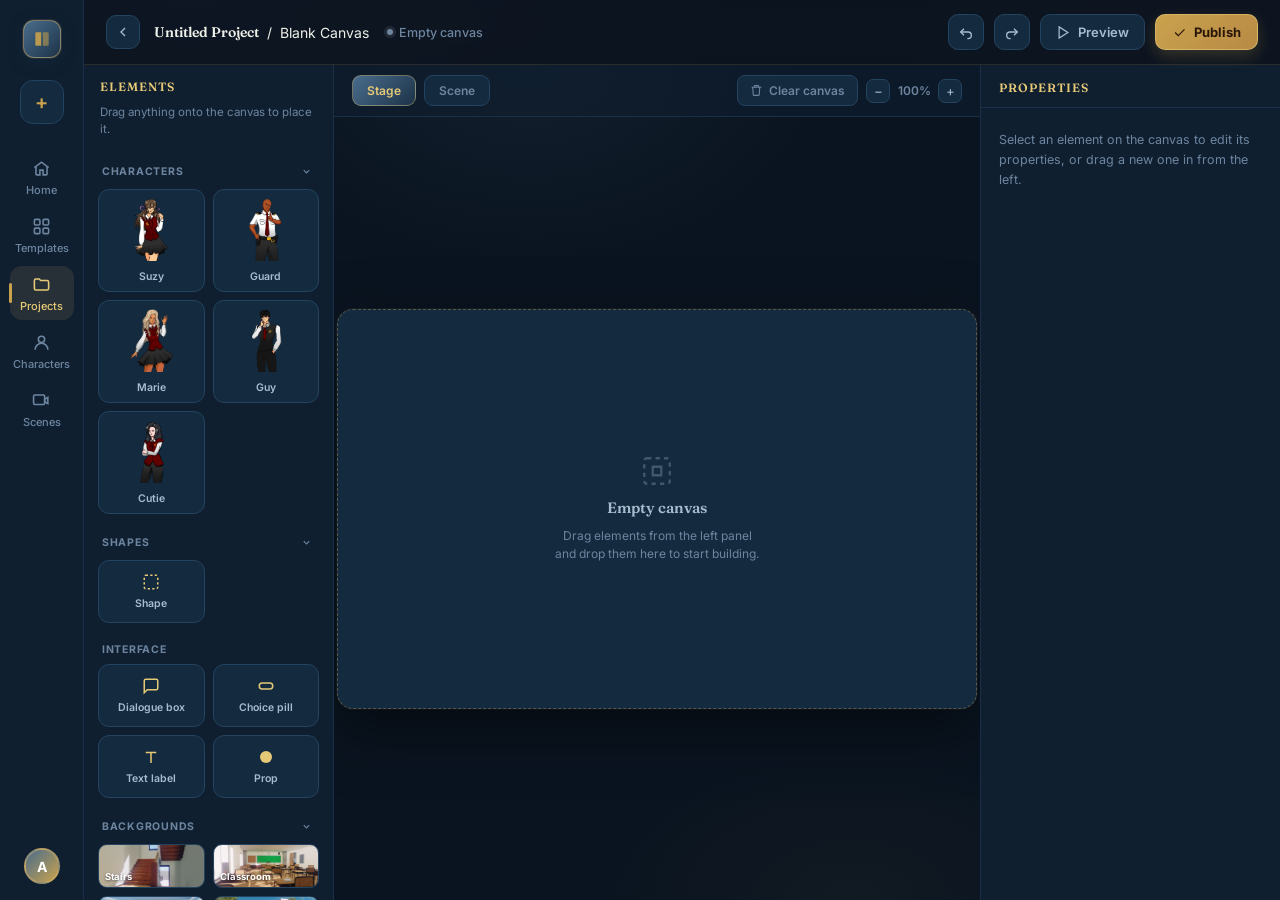
==== blank_workspace.html @ 52f0ecfe "blank_" ====
<!DOCTYPE html>
<html lang="en">
<head>
<meta charset="UTF-8">
<meta name="viewport" content="width=device-width, initial-scale=1.0">
<title>Plotter — Blank Workspace</title>
<link rel="preconnect" href="https://fonts.googleapis.com">
<link href="https://fonts.googleapis.com/css2?family=Inter:wght@400;500;600;700;800&family=Fraunces:opsz,wght@9..144,500;9..144,600&display=swap" rel="stylesheet">
<style>
  :root{
    --bg: #0a1420;
    --panel: #0f1f30;
    --panel-2: #142a3e;
    --panel-3: #1a3348;
    --border: #24435f;
    --border-soft: #1a3049;
    --text: #eef1e9;
    --text-dim: #a8bccf;
    --text-faint: #6d859f;
    --accent: #c9a24d;
    --accent-2: #e6c977;
    --gold: #c9a24d;
    --gold-bright: #e6c977;
    --maroon: #4a6d8c;
    --maroon-deep: #1c3348;
    --ok: #4ade9a;
    --danger: #d9584f;
    --radius-lg: 18px;
    --radius-md: 12px;
    --font-display: 'Fraunces', serif;
  }

  *{box-sizing:border-box; margin:0; padding:0;}
  html,body{height:100%;}
  body{
    background:
      radial-gradient(ellipse 900px 500px at 15% -5%, rgba(74,109,140,.18), transparent 60%),
      radial-gradient(ellipse 700px 500px at 100% 10%, rgba(201,162,77,.05), transparent 55%),
      radial-gradient(ellipse 1000px 600px at 50% 100%, rgba(20,50,80,.3), transparent 60%),
      var(--bg);
    color: var(--text);
    font-family: 'Inter', system-ui, sans-serif;
    -webkit-font-smoothing: antialiased;
    overflow:hidden;
  }
  ::selection{ background: rgba(201,162,77,.35); color:#fff; }
  ::-webkit-scrollbar{ width:9px; height:9px; }
  ::-webkit-scrollbar-track{ background: transparent; }
  ::-webkit-scrollbar-thumb{ background: #1e3c56; border-radius:8px; border:2px solid var(--bg); }
  ::-webkit-scrollbar-thumb:hover{ background: var(--maroon); }
  a{color:inherit; text-decoration:none;}
  button{font-family:inherit; cursor:pointer;}
  textarea, input, select{font-family:inherit;}

  /* ---------- Shell ---------- */
  .shell{ display:grid; grid-template-columns: 84px 1fr; height:100vh; }
  @media (max-width: 720px){ .shell{ grid-template-columns: 1fr; } .sidebar{ display:none; } }

  /* ---------- Left icon sidebar ---------- */
  .sidebar{
    background: var(--panel);
    border-right: 1px solid var(--border-soft);
    display:flex; flex-direction:column; align-items:center;
    padding: 20px 0 16px;
  }
  .logo{
    width:38px; height:38px; border-radius:11px;
    background: linear-gradient(135deg, var(--maroon), var(--maroon-deep));
    border: 1px solid rgba(212,175,106,.5);
    display:flex; align-items:center; justify-content:center;
    margin-bottom: 22px;
    box-shadow: 0 4px 14px rgba(20,40,58,.55), 0 0 0 1px rgba(212,175,106,.15);
  }
  .logo svg path{ fill: var(--gold) !important; }
  .logo svg{ width:20px; height:20px; }
  .create-btn{
    width:44px; height:44px; border-radius:13px;
    background: var(--panel-2); border:1px solid var(--border); color: var(--gold);
    display:flex; align-items:center; justify-content:center;
    font-size:20px; font-weight:600; margin-bottom: 26px;
    transition: transform .15s ease, background .15s ease, border-color .15s ease;
  }
  .create-btn:hover{ background:#1c3a52; border-color: var(--accent); transform: translateY(-1px); }
  .nav{ display:flex; flex-direction:column; gap:4px; width:100%; align-items:center; flex:1; }
  .nav-item{
    width:64px; display:flex; flex-direction:column; align-items:center; gap:5px;
    padding: 9px 0 7px; border-radius: 12px;
    color: var(--text-faint); font-size:11px; font-weight:500;
    transition: color .15s ease, background .15s ease; position:relative;
    background:none; border:none;
  }
  .nav-item svg{ width:19px; height:19px; }
  .nav-item:hover{ color: var(--text-dim); }
  .nav-item.active{ color: var(--gold-bright); background: rgba(212,175,106,.12); }
  .nav-item.active::before{
    content:""; position:absolute; left:-1px; top:50%; transform:translateY(-50%);
    width:3px; height:20px; border-radius:3px; background: var(--gold);
  }
  .side-avatar{
    width:36px; height:36px; border-radius:50%;
    background: linear-gradient(135deg, var(--maroon), var(--gold));
    display:flex; align-items:center; justify-content:center;
    font-weight:700; font-size:14px; margin-top: 10px;
    border: 2px solid rgba(212,175,106,.4); color:#fff;
  }

  /* ---------- Workspace column ---------- */
  .workspace{ display:flex; flex-direction:column; height:100vh; min-width:0; }
  .wtop{
    display:flex; align-items:center; gap:14px; padding: 14px 22px;
    background: rgba(13,20,32,.85); backdrop-filter: blur(10px);
    border-bottom: 1px solid rgba(212,175,106,.15); flex-shrink:0;
  }
  .back-btn{
    width:34px; height:34px; border-radius:10px;
    display:flex; align-items:center; justify-content:center;
    color: var(--text-dim); background: var(--panel-2); border:1px solid var(--border);
    transition: all .15s ease;
  }
  .back-btn:hover{ color:var(--gold-bright); border-color: var(--gold); }
  .back-btn svg{ width:16px; height:16px; }
  .breadcrumb{ display:flex; align-items:center; gap:8px; font-size:14px; min-width:0; }
  .breadcrumb .story-name{ font-family: var(--font-display); font-weight:600; color:var(--text); white-space:nowrap; }
  .breadcrumb .story-name[contenteditable]{ outline:none; border-bottom:1px dashed transparent; }
  .breadcrumb .story-name[contenteditable]:hover{ border-bottom-color: var(--border); }
  .breadcrumb .story-name[contenteditable]:focus{ border-bottom-color: var(--gold); }
  .badge-mini{
    font-size:10px; font-weight:700; letter-spacing:.05em; text-transform:uppercase;
    padding:3px 8px; border-radius:4px;
    background: rgba(201,162,77,.15); color: var(--gold-bright);
    border:1px solid rgba(201,162,77,.4); font-family: var(--font-display); flex-shrink:0;
  }
  .save-status{ display:flex; align-items:center; gap:6px; font-size:12.5px; color: var(--text-faint); font-weight:500; margin-left:4px; flex-shrink:0; }
  .save-status .dot{ width:6px; height:6px; border-radius:50%; background: var(--text-faint); box-shadow:0 0 0 3px rgba(168,188,207,.12); }
  .save-status.saved .dot{ background: var(--ok); box-shadow:0 0 0 3px rgba(74,222,154,.15); }
  .wtop-actions{ margin-left:auto; display:flex; align-items:center; gap:10px; }
  .icon-btn{
    width:36px; height:36px; border-radius:10px;
    display:flex; align-items:center; justify-content:center;
    color: var(--text-dim); background: var(--panel-2); border:1px solid var(--border);
    transition: all .15s ease;
  }
  .icon-btn:hover{ color:var(--gold-bright); border-color: var(--gold); }
  .icon-btn svg{ width:16px; height:16px; }
  .btn-ghost{
    display:flex; align-items:center; gap:7px; padding: 9px 15px; border-radius: 10px;
    background: var(--panel-2); border:1px solid var(--border); color: var(--text-dim);
    font-size:13px; font-weight:600; transition: all .15s ease;
  }
  .btn-ghost:hover{ color:var(--gold-bright); border-color: var(--gold); }
  .btn-ghost svg{ width:15px; height:15px; }
  .btn-primary-sm{
    display:flex; align-items:center; gap:7px; padding: 9px 16px; border-radius: 10px;
    background: linear-gradient(135deg, var(--gold), #b88a45);
    border: 1px solid rgba(230,201,119,.6); color:#2a1608; font-size:13px; font-weight:700;
    box-shadow: 0 6px 16px rgba(201,162,77,.22); transition: transform .15s ease, box-shadow .15s ease;
  }
  .btn-primary-sm:hover{ transform: translateY(-1px); box-shadow: 0 8px 20px rgba(212,175,106,.34); }
  .btn-primary-sm svg{ width:15px; height:15px; }

  /* Main 3-col editor body */
  .editor-body{ display:grid; grid-template-columns: 250px 1fr 300px; flex:1; min-height:0; }
  @media (max-width: 1200px){ .editor-body{ grid-template-columns: 220px 1fr 260px; } }
  @media (max-width: 980px){ .editor-body{ grid-template-columns: 1fr; } .elements-panel, .inspector{ display:none; } }

  /* ---------- Elements panel ---------- */
  .elements-panel{ border-right: 1px solid var(--border-soft); background: var(--panel); display:flex; flex-direction:column; min-height:0; }
  .panel-head{ padding: 14px 16px 10px; display:flex; align-items:center; justify-content:space-between; gap:8px; }
  .panel-head h3{
    font-family: var(--font-display); font-size:12px; font-weight:600; letter-spacing:.08em; text-transform:uppercase; color: var(--gold-bright);
  }
  .panel-sub{ padding: 0 16px 10px; font-size:11.5px; color: var(--text-faint); line-height:1.5; }

  .elements-scroll{ flex:1; min-height:0; overflow-y:auto; padding-bottom:14px; }

  .el-group{ padding: 4px 14px 6px; }
  .el-group-title{
    display:flex; align-items:center; justify-content:space-between; gap:6px;
    font-size:10.5px; font-weight:700; letter-spacing:.07em; text-transform:uppercase; color: var(--text-faint);
    margin: 10px 4px 8px; cursor:pointer; user-select:none;
  }
  .el-group-title:hover{ color: var(--text-dim); }
  .group-toggle{
    width:18px; height:18px; flex-shrink:0; background:none; border:none; padding:0;
    display:flex; align-items:center; justify-content:center; color: inherit;
    transition: transform .18s ease, color .15s ease;
  }
  .group-toggle svg{ width:11px; height:11px; }
  .group-toggle.collapsed{ transform: rotate(-90deg); }
  .el-grid{ display:grid; grid-template-columns: 1fr 1fr; gap:8px; overflow:hidden; }
  .el-grid.collapsed, .bg-swatch-list.collapsed{ display:none; }
  .el-card{
    display:flex; flex-direction:column; align-items:center; justify-content:center; gap:6px;
    background: var(--panel-2); border:1px solid var(--border); border-radius: 11px;
    padding: 12px 6px; cursor:grab; user-select:none;
    transition: border-color .15s ease, background .15s ease, transform .1s ease;
  }
  .el-card:hover{ border-color: var(--gold); background:#1c3a52; }
  .el-card:active{ cursor:grabbing; transform: scale(.97); }
  .el-card svg{ width:18px; height:18px; color: var(--gold-bright); }
  .el-card span{ font-size:10.5px; font-weight:600; color: var(--text-dim); text-align:center; }
  .el-card.dragging{ opacity:.4; }

  .bg-swatch-list{ display:grid; grid-template-columns: 1fr 1fr; gap:8px; overflow:hidden; }
  .bg-swatch{
    height:44px; border-radius:9px; cursor:grab; position:relative; overflow:hidden;
    border: 1px solid var(--border); transition: border-color .15s ease, transform .1s ease;
    background-color: var(--panel-2); background-size:cover; background-position:center;
  }
  .bg-swatch:hover{ border-color: var(--gold); }
  .bg-swatch:active{ cursor:grabbing; transform: scale(.97); }
  .bg-swatch span{
    position:absolute; left:6px; bottom:5px; font-size:9.5px; font-weight:700; color:#fff;
    text-shadow: 0 1px 3px rgba(0,0,0,.6);
  }
  .bg-swatch.bg-missing{ border-style:dashed; border-color: var(--danger); }
  .bg-swatch.bg-missing::after{
    content:"⚠ image not found"; position:absolute; top:4px; left:6px; right:6px;
    font-size:8px; font-weight:700; color:#ffb0a8; letter-spacing:.02em;
  }
  .thumb.img-missing{ background: var(--panel-3); border-radius:8px; position:relative; }
  .thumb.img-missing img{ display:none; }
  .thumb.img-missing::after{ content:"no image"; font-size:9px; color: var(--text-faint); }

  /* ---------- Scene panel (Scene mode) ---------- */
  .scene-panel{ border-right: 1px solid var(--border-soft); background: var(--panel); display:flex; flex-direction:column; min-height:0; }
  .scene-panel-head h3{ flex:1; text-align:center; }
  .panel-back-btn{
    width:24px; height:24px; border-radius:7px; flex-shrink:0;
    display:flex; align-items:center; justify-content:center;
    background: var(--panel-2); border:1px solid var(--border); color: var(--text-dim);
    transition: all .15s ease;
  }
  .panel-back-btn:hover{ color:var(--gold-bright); border-color: var(--gold); }
  .panel-back-btn svg{ width:12px; height:12px; }
  .add-scene-btn{
    width:24px; height:24px; border-radius:7px;
    display:flex; align-items:center; justify-content:center;
    background: var(--panel-2); border:1px solid var(--border); color: var(--gold);
    font-size:14px; font-weight:700; transition: all .15s ease;
  }
  .add-scene-btn:hover{ border-color: var(--gold); background:#1c3a52; }
  .scene-search{
    margin: 12px 16px; display:flex; align-items:center; gap:8px;
    background: var(--panel-2); border:1px solid var(--border); border-radius:9px; padding: 8px 11px;
    transition: border-color .15s ease;
  }
  .scene-search:hover{ border-color: var(--gold); }
  .scene-search svg{ width:13px; height:13px; color: var(--text-faint); flex-shrink:0; }
  .scene-search input{ background:none; border:none; outline:none; color:var(--text); font-size:12.5px; width:100%; }
  .scene-search input::placeholder{ color: var(--text-faint); }
  .scene-list{ overflow-y:auto; padding: 0 10px 16px; flex:1; }
  .scene-list-empty{
    display:flex; flex-direction:column; align-items:center; justify-content:center; gap:10px;
    text-align:center; color: var(--text-faint); padding: 30px 22px; height:100%;
  }
  .scene-list-empty svg{ width:28px; height:28px; opacity:.5; }
  .scene-list-empty .t1{ font-family: var(--font-display); font-size:13.5px; font-weight:600; color: var(--text-dim); }
  .scene-list-empty .t2{ font-size:11.5px; line-height:1.5; }

  /* ---------- Canvas mode buttons ---------- */
  .mode-btn-group{ display:flex; align-items:center; gap:8px; }
  .mode-btn{
    padding: 7px 14px; border-radius:9px; border:1px solid var(--border);
    background: var(--panel-2); color: var(--text-faint); font-size:12px; font-weight:600;
    transition: all .15s ease;
  }
  .mode-btn:hover{ color: var(--text-dim); border-color: var(--accent); }
  .mode-btn.active{
    background: linear-gradient(135deg, var(--maroon), var(--maroon-deep));
    color: var(--gold-bright); border-color: rgba(230,201,119,.4);
  }

  /* ---------- Canvas / stage ---------- */
  .canvas-wrap{
    display:flex; flex-direction:column; min-width:0; min-height:0;
    background:
      radial-gradient(ellipse 600px 400px at 30% 0%, rgba(74,109,140,.12), transparent 50%),
      radial-gradient(ellipse 500px 300px at 80% 100%, rgba(201,162,77,.04), transparent 50%),
      var(--bg);
  }
  .canvas-toolbar{
    display:flex; align-items:center; gap:8px; padding: 10px 18px;
    border-bottom: 1px solid var(--border-soft); background: rgba(15,31,48,.5); flex-shrink:0;
  }
  .seg{ display:flex; background: var(--panel-2); border:1px solid var(--border); border-radius:9px; padding:2px; }
  .seg button{ padding: 6px 12px; border-radius:7px; border:none; background:none; color: var(--text-faint); font-size:12px; font-weight:600; transition: all .15s ease; }
  .seg button.active{ background: linear-gradient(135deg, var(--maroon), var(--maroon-deep)); color: var(--gold-bright); border: 1px solid rgba(230,201,119,.3); }
  .canvas-toolbar .spacer{ flex:1; }
  .clear-btn{
    display:flex; align-items:center; gap:6px; padding: 7px 12px; border-radius:8px;
    background: var(--panel-2); border:1px solid var(--border); color: var(--text-faint); font-size:12px; font-weight:600;
    transition: all .15s ease;
  }
  .clear-btn:hover{ color:#ffb0a8; border-color: var(--danger); }
  .clear-btn svg{ width:13px; height:13px; }
  .zoom-ctrl{ display:flex; align-items:center; gap:6px; font-size:12px; color: var(--text-faint); font-weight:600; }
  .zoom-ctrl button{
    width:24px; height:24px; border-radius:7px; background:var(--panel-2); border:1px solid var(--border);
    color: var(--text-dim); display:flex; align-items:center; justify-content:center; transition: all .15s ease;
  }
  .zoom-ctrl button:hover{ border-color: var(--gold); color: var(--gold-bright); }
  .zoom-ctrl span{ width:36px; text-align:center; }

  .stage-scroll{ flex:1; overflow:auto; display:flex; align-items:center; justify-content:center; padding: 26px; min-height:0; }

  .stage{
    width: 640px; height: 400px;
    border-radius: 16px;
    position:relative;
    overflow:hidden;
    border: 1px dashed rgba(212,175,106,.35);
    box-shadow: 0 20px 60px rgba(0,0,0,.5), 0 0 0 1px rgba(212,175,106,.06);
    flex-shrink:0;
    background: var(--panel-2);
    transition: background .2s ease, border-color .15s ease, transform .12s ease;
  }
  .stage.drag-over{ border-color: var(--gold-bright); box-shadow: 0 20px 60px rgba(0,0,0,.5), 0 0 0 3px rgba(201,162,77,.25); }

  .stage-empty{
    position:absolute; inset:0; display:flex; flex-direction:column; align-items:center; justify-content:center; gap:10px;
    color: var(--text-faint); text-align:center; padding: 0 40px; pointer-events:none;
  }
  .stage-empty svg{ width:34px; height:34px; opacity:.5; }
  .stage-empty .t1{ font-family: var(--font-display); font-size:15px; font-weight:600; color: var(--text-dim); }
  .stage-empty .t2{ font-size:12px; line-height:1.5; }

  /* placed elements */
  .placed{
    position:absolute; cursor:grab; touch-action:none;
  }
  .placed:active{ cursor:grabbing; }
  .placed.selected .placed-shell{ outline: 2px solid var(--gold-bright); outline-offset:3px; }
  .placed-del{
    position:absolute; top:-11px; right:-11px; width:20px; height:20px; border-radius:50%;
    background: var(--maroon); border: 1px solid rgba(230,201,119,.5); color:#fff;
    display:none; align-items:center; justify-content:center; z-index:5;
  }
  .placed-del svg{ width:10px; height:10px; }
  .placed.selected .placed-del{ display:flex; }

  .p-sprite .placed-shell{
    width: 110px; height: 200px; border-radius: 10px 10px 0 0;
    display:flex; align-items:flex-end; justify-content:center; padding-bottom:8px;
    font-size:11px; font-weight:700; color: rgba(255,255,255,.9);
    text-shadow: 0 1px 3px rgba(0,0,0,.5);
    border: 1px dashed rgba(255,255,255,.3);
  }
  .p-sprite.has-img .placed-shell{
    width: auto; height: 220px; border:none; background:none !important; padding:0;
    align-items:flex-end; justify-content:center; filter: drop-shadow(0 6px 10px rgba(0,0,0,.45));
  }
  .p-sprite.has-img .placed-shell img{
    height:100%; width:auto; display:block; pointer-events:none; user-select:none;
  }
  .char-card{ padding: 8px 6px 8px; }
  .char-card .thumb{
    width:100%; height:64px; display:flex; align-items:center; justify-content:center; overflow:hidden;
  }
  .char-card .thumb img{ height:100%; width:auto; object-fit:contain; pointer-events:none; }
  .char-card span{ margin-top:2px; }
  .p-dialogue .placed-shell{
    width: 420px; min-height:70px;
    background: rgba(10,20,32,.9); backdrop-filter: blur(6px);
    border: 1px solid rgba(212,175,106,.25); border-radius: 12px; padding: 12px 16px 14px;
  }
  .p-dialogue .sp-chip{
    display:inline-flex; align-items:center; gap:6px;
    background: linear-gradient(135deg, var(--maroon), var(--maroon-deep)); color: var(--gold-bright);
    font-size:11px; font-weight:700; padding: 4px 10px; border-radius: 8px 8px 0 0;
    margin: -12px 0 8px -16px; border: 1px solid rgba(230,201,119,.4); font-family: var(--font-display);
    display:inline-block; min-width: 40px;
  }
  .p-dialogue .txt{ font-size: 13px; line-height:1.5; color: rgba(255,255,255,.92); outline:none; min-height:20px; }
  .p-choice .placed-shell{
    background: rgba(201,162,77,.14); border:1px solid rgba(201,162,77,.4); color: var(--gold-bright);
    font-size: 12.5px; font-weight:600; padding: 9px 14px; border-radius: 9px; outline:none; white-space:nowrap;
  }
  .p-text .placed-shell{
    font-size: 15px; font-weight:600; color: var(--text); outline:none; min-width:30px; padding:2px 4px;
  }
  .p-prop .placed-shell{
    width:64px; height:64px; border-radius:50%;
    background: radial-gradient(circle, #ffe9b0, #f0c25c 70%, transparent 75%); opacity:.9;
  }
  .p-box .placed-shell{
    width:120px; height:80px; border-radius:10px; border: 1px dashed rgba(255,255,255,.35);
    background: rgba(255,255,255,.06);
  }

  /* ---------- Inspector ---------- */
  .inspector{ border-left: 1px solid var(--border-soft); background: var(--panel); display:flex; flex-direction:column; min-height:0; }
  .insp-head{ padding: 15px 18px 12px; border-bottom: 1px solid var(--border-soft); flex-shrink:0; }
  .insp-head h3{ font-family: var(--font-display); font-size:12px; font-weight:600; letter-spacing:.08em; text-transform:uppercase; color: var(--gold-bright); }
  .insp-body{ padding: 16px 18px 30px; overflow-y:auto; flex:1; }

  .insp-tabs{ display:flex; border-bottom: 1px solid var(--border-soft); flex-shrink:0; }
  .insp-tab{
    flex:1; text-align:center; padding: 13px 4px;
    font-size:12px; font-weight:700; color: var(--text-faint);
    border-bottom: 2px solid transparent; transition: color .15s ease;
    font-family: var(--font-display); letter-spacing: .02em; background:none; border-top:none; border-left:none; border-right:none;
  }
  .insp-tab.active{ color: var(--gold-bright); border-color: var(--gold); }
  .insp-tab:hover{ color: var(--text-dim); }
  .insp-panel-empty{ color: var(--text-faint); font-size:12.5px; line-height:1.6; text-align:center; padding: 30px 6px; }
  .insp-panel-empty svg{ width:24px; height:24px; opacity:.5; margin-bottom:10px; }

  .insp-empty{ color: var(--text-faint); font-size:12.5px; line-height:1.6; padding-top: 6px; }

  .insp-section + .insp-section{ margin-top: 20px; }
  .insp-label{
    font-family: var(--font-display); font-size: 11px; font-weight:600; letter-spacing: .06em;
    color: var(--gold-bright); text-transform: uppercase; margin-bottom:10px; display:block;
  }
  .field{ margin-bottom: 4px; }
  .field input[type="text"], .field textarea, .field select{
    width:100%; background: var(--panel-2); border:1px solid var(--border); border-radius:9px;
    padding: 9px 11px; color: var(--text); font-size:13px; outline:none; transition: border-color .15s ease;
  }
  .field input[type="text"]:focus, .field textarea:focus, .field select:focus{ border-color: var(--gold); }
  .field textarea{ resize:vertical; min-height:64px; line-height:1.5; }

  .swatch-row{ display:flex; gap:8px; flex-wrap:wrap; }
  .swatch{
    width:26px; height:26px; border-radius:50%; border:2px solid transparent; cursor:pointer;
    transition: border-color .15s ease, transform .1s ease;
  }
  .swatch:hover{ transform: scale(1.08); }
  .swatch.selected{ border-color: var(--gold-bright); }

  .del-full-btn{
    display:flex; align-items:center; justify-content:center; gap:7px; width:100%;
    padding: 10px; border-radius: 10px; margin-top: 22px;
    background: rgba(217,88,79,.12); border:1px solid rgba(217,88,79,.4); color:#ff9d95;
    font-size:12.5px; font-weight:700; transition: background .15s ease;
  }
  .del-full-btn:hover{ background: rgba(217,88,79,.2); }
  .del-full-btn svg{ width:14px; height:14px; }

  .pos-readout{ font-size:11px; color: var(--text-faint); margin-top:8px; }
</style>
</head>
<body>

<div class="shell">

  <!-- ============ LEFT ICON SIDEBAR ============ -->
  <aside class="sidebar">
    <div class="logo">
      <svg viewBox="0 0 24 24" fill="none"><path d="M4 5.5C4 4.67 4.67 4 5.5 4H11v16H5.5A1.5 1.5 0 0 1 4 18.5v-13Z" fill="white" opacity=".9"/><path d="M13 4h5.5A1.5 1.5 0 0 1 20 5.5v13a1.5 1.5 0 0 1-1.5 1.5H13V4Z" fill="white" opacity=".55"/></svg>
    </div>
    <button class="create-btn" title="Create">+</button>
    <nav class="nav">
      <a class="nav-item" href="#"><svg viewBox="0 0 24 24" fill="none" stroke="currentColor" stroke-width="2"><path d="M3 11l9-7 9 7"/><path d="M5 10v9a1 1 0 0 0 1 1h4v-6h4v6h4a1 1 0 0 0 1-1v-9"/></svg>Home</a>
      <a class="nav-item" href="#"><svg viewBox="0 0 24 24" fill="none" stroke="currentColor" stroke-width="2"><rect x="3" y="3" width="7" height="7" rx="1.5"/><rect x="14" y="3" width="7" height="7" rx="1.5"/><rect x="3" y="14" width="7" height="7" rx="1.5"/><rect x="14" y="14" width="7" height="7" rx="1.5"/></svg>Templates</a>
      <a class="nav-item active" href="#"><svg viewBox="0 0 24 24" fill="none" stroke="currentColor" stroke-width="2"><path d="M3 7a2 2 0 0 1 2-2h4l2 2h8a2 2 0 0 1 2 2v8a2 2 0 0 1-2 2H5a2 2 0 0 1-2-2V7Z"/></svg>Projects</a>
      <a class="nav-item" href="#"><svg viewBox="0 0 24 24" fill="none" stroke="currentColor" stroke-width="2"><circle cx="12" cy="8" r="4"/><path d="M4 21c0-4.4 3.6-8 8-8s8 3.6 8 8"/></svg>Characters</a>
      <a class="nav-item" href="#"><svg viewBox="0 0 24 24" fill="none" stroke="currentColor" stroke-width="2"><rect x="2" y="5" width="14" height="12" rx="1.5"/><path d="M20 8l-4 2.5v3L20 16V8Z"/></svg>Scenes</a>
    </nav>
    <div class="side-avatar">A</div>
  </aside>

  <!-- ============ WORKSPACE ============ -->
  <div class="workspace">

    <!-- Top bar -->
    <div class="wtop">
      <button class="back-btn"><svg viewBox="0 0 24 24" fill="none" stroke="currentColor" stroke-width="2"><path d="M15 18l-6-6 6-6"/></svg></button>
      <div class="breadcrumb">
        <span class="story-name" contenteditable="true" spellcheck="false">Untitled Project</span>
        <!-- <span class="badge-mini">Draft</span> -->
        <span class="sep">/</span>
        <span class="scene-name" id="crumbScene">Blank Canvas</span>
      </div>
      <div class="save-status" id="saveStatus"><span class="dot"></span>Empty canvas</div>

      <div class="wtop-actions">
        <button class="icon-btn" id="undoBtn" title="Undo" disabled><svg viewBox="0 0 24 24" fill="none" stroke="currentColor" stroke-width="2"><path d="M9 7 4 12l5 5"/><path d="M4 12h11a5 5 0 0 1 0 10h-1"/></svg></button>
        <button class="icon-btn" id="redoBtn" title="Redo" disabled><svg viewBox="0 0 24 24" fill="none" stroke="currentColor" stroke-width="2"><path d="m15 7 5 5-5 5"/><path d="M20 12H9a5 5 0 0 0 0 10h1"/></svg></button>
        <button class="btn-ghost"><svg viewBox="0 0 24 24" fill="none" stroke="currentColor" stroke-width="2"><path d="M5 3l14 9-14 9V3z"/></svg>Preview</button>
        <button class="btn-primary-sm"><svg viewBox="0 0 24 24" fill="none" stroke="currentColor" stroke-width="2"><path d="M5 12l5 5L20 7"/></svg>Publish</button>
      </div>
    </div>

    <!-- 3 column editor -->
    <div class="editor-body">

      <!-- Elements palette -->
      <div class="elements-panel">
        <div class="panel-head"><h3>Elements</h3></div>
        <div class="panel-sub">Drag anything onto the canvas to place it.</div>

        <div class="elements-scroll">

          <div class="el-group">
            <div class="el-group-title" data-toggle="charGrid">
              <span>Characters</span>
              <button class="group-toggle" type="button" aria-expanded="true"><svg viewBox="0 0 24 24" fill="none" stroke="currentColor" stroke-width="2.5"><path d="M6 9l6 6 6-6"/></svg></button>
            </div>
            <div class="el-grid" id="charGrid"></div>
          </div>

          <div class="el-group">
            <div class="el-group-title" data-toggle="shapeGrid">
              <span>Shapes</span>
              <button class="group-toggle" type="button" aria-expanded="true"><svg viewBox="0 0 24 24" fill="none" stroke="currentColor" stroke-width="2.5"><path d="M6 9l6 6 6-6"/></svg></button>
            </div>
            <div class="el-grid" id="shapeGrid">
              <div class="el-card" draggable="true" data-type="box">
                <svg viewBox="0 0 24 24" fill="none" stroke="currentColor" stroke-width="2"><rect x="3" y="3" width="18" height="18" rx="2" stroke-dasharray="3 3"/></svg>
                <span>Shape</span>
              </div>
            </div>
          </div>

          <div class="el-group">
            <div class="el-group-title">Interface</div>
            <div class="el-grid">
              <div class="el-card" draggable="true" data-type="dialogue">
                <svg viewBox="0 0 24 24" fill="none" stroke="currentColor" stroke-width="2"><path d="M21 15a2 2 0 0 1-2 2H7l-4 4V5a2 2 0 0 1 2-2h14a2 2 0 0 1 2 2z"/></svg>
                <span>Dialogue box</span>
              </div>
              <div class="el-card" draggable="true" data-type="choice">
                <svg viewBox="0 0 24 24" fill="none" stroke="currentColor" stroke-width="2"><rect x="3" y="8" width="18" height="8" rx="4"/></svg>
                <span>Choice pill</span>
              </div>
              <div class="el-card" draggable="true" data-type="text">
                <svg viewBox="0 0 24 24" fill="none" stroke="currentColor" stroke-width="2"><path d="M5 6h14M12 6v14"/></svg>
                <span>Text label</span>
              </div>
              <div class="el-card" draggable="true" data-type="prop">
                <svg viewBox="0 0 24 24" fill="currentColor"><circle cx="12" cy="12" r="8"/></svg>
                <span>Prop</span>
              </div>
            </div>
          </div>

          <div class="el-group">
            <div class="el-group-title" data-toggle="bgSwatchList">
              <span>Backgrounds</span>
              <button class="group-toggle" type="button" aria-expanded="true"><svg viewBox="0 0 24 24" fill="none" stroke="currentColor" stroke-width="2.5"><path d="M6 9l6 6 6-6"/></svg></button>
            </div>
            <div class="bg-swatch-list" id="bgSwatchList"></div>
          </div>

        </div>
      </div>

      <!-- Scene panel (Scene mode) -->
      <div class="scene-panel" id="scenePanel" style="display:none;">
        <div class="panel-head scene-panel-head">
          <button class="panel-back-btn" id="sceneBackBtn" title="Back to Stage"><svg viewBox="0 0 24 24" fill="none" stroke="currentColor" stroke-width="2"><path d="M15 18l-6-6 6-6"/></svg></button>
          <h3 id="sceneCountLabel">Scenes · 0</h3>
          <button class="add-scene-btn" title="Add scene">+</button>
        </div>
        <div class="scene-search">
          <svg viewBox="0 0 24 24" fill="none" stroke="currentColor" stroke-width="2"><circle cx="11" cy="11" r="7"/><path d="m21 21-4.35-4.35"/></svg>
          <input type="text" placeholder="Find a scene…">
        </div>
        <div class="scene-list" id="sceneList">
          <div class="scene-list-empty">
            <svg viewBox="0 0 24 24" fill="none" stroke="currentColor" stroke-width="1.6"><rect x="2" y="5" width="14" height="12" rx="1.5"/><path d="M20 8l-4 2.5v3L20 16V8Z"/></svg>
            <div class="t1">No scenes yet</div>
            <div class="t2">Add a scene to start<br>mapping your story.</div>
          </div>
        </div>
      </div>

      <!-- Canvas -->
      <div class="canvas-wrap">
        <div class="canvas-toolbar">
          <div class="mode-btn-group">
            <button class="mode-btn active" id="tabStage">Stage</button>
            <button class="mode-btn" id="tabScene">Scene</button>
          </div>
          <div class="spacer"></div>
          <button class="clear-btn" id="clearBtn">
            <svg viewBox="0 0 24 24" fill="none" stroke="currentColor" stroke-width="2"><path d="M3 6h18M8 6V4a1 1 0 0 1 1-1h6a1 1 0 0 1 1 1v2m2 0-1 14a1 1 0 0 1-1 1H7a1 1 0 0 1-1-1L5 6"/></svg>
            Clear canvas
          </button>
          <div class="zoom-ctrl">
            <button id="zoomOut">−</button><span id="zoomLabel">100%</span><button id="zoomIn">+</button>
          </div>
        </div>

        <div class="stage-scroll" id="stageScroll">
          <div class="stage" id="stage">
            <div class="stage-empty" id="stageEmpty">
              <svg viewBox="0 0 24 24" fill="none" stroke="currentColor" stroke-width="1.6"><rect x="3" y="3" width="18" height="18" rx="2" stroke-dasharray="3 3"/><path d="M9 9h6v6H9z"/></svg>
              <div class="t1">Empty canvas</div>
              <div class="t2">Drag elements from the left panel<br>and drop them here to start building.</div>
            </div>
          </div>
        </div>
      </div>

      <!-- Inspector -->
      <div class="inspector">
        <div id="inspStageMode">
          <div class="insp-head"><h3>Properties</h3></div>
          <div class="insp-body" id="inspBody">
            <div class="insp-empty" id="inspEmpty">Select an element on the canvas to edit its properties, or drag a new one in from the left.</div>
          </div>
        </div>

        <div id="inspSceneMode" style="display:none;">
          <div class="insp-tabs">
            <button class="insp-tab active" data-tab="scene">Scene</button>
            <button class="insp-tab" data-tab="cast">Cast</button>
            <button class="insp-tab" data-tab="dialogue">Dialogue</button>
            <button class="insp-tab" data-tab="choices">Choices</button>
          </div>
          <div class="insp-body">
            <div class="insp-panel-empty" data-panel="scene">
              <svg viewBox="0 0 24 24" fill="none" stroke="currentColor" stroke-width="1.6"><path d="M12 2l2.9 6.6L22 9.3l-5 4.9 1.2 7-6.2-3.4-6.2 3.4 1.2-7-5-4.9 7.1-.7L12 2z"/></svg><br>
              No scene selected. Add or choose a scene to edit its name, background, and ambience.
            </div>
            <div class="insp-panel-empty" data-panel="cast" style="display:none;">
              <svg viewBox="0 0 24 24" fill="none" stroke="currentColor" stroke-width="1.6"><circle cx="12" cy="8" r="4"/><path d="M4 21c0-4.4 3.6-8 8-8s8 3.6 8 8"/></svg><br>
              No scene selected. Choose a scene to manage its cast.
            </div>
            <div class="insp-panel-empty" data-panel="dialogue" style="display:none;">
              <svg viewBox="0 0 24 24" fill="none" stroke="currentColor" stroke-width="1.6"><path d="M21 15a2 2 0 0 1-2 2H7l-4 4V5a2 2 0 0 1 2-2h14a2 2 0 0 1 2 2z"/></svg><br>
              No scene selected. Choose a scene to write its dialogue.
            </div>
            <div class="insp-panel-empty" data-panel="choices" style="display:none;">
              <svg viewBox="0 0 24 24" fill="none" stroke="currentColor" stroke-width="1.6"><rect x="3" y="8" width="18" height="8" rx="4"/></svg><br>
              No scene selected. Choose a scene to edit its choices.
            </div>
          </div>
        </div>
      </div>

    </div>
  </div>
</div>

<script>
/* ---------------- Backgrounds ---------------- */
const backgrounds = [
  { name:"Stairs", src: 'images/backgrounds/stairs.png' },
  { name:"Classroom", src: 'images/backgrounds/classroom.png' },
  { name:"Club Room", src: 'images/backgrounds/clubroom.png' },
  { name:"School Gate", src: 'images/backgrounds/schoolgate.png' },
  { name:"Hallway", src: 'images/backgrounds/hallway.png' },
  { name:"Rooftop", src: 'images/backgrounds/rooftop.png' },
  { name:"Art Room", src: 'images/backgrounds/art_room.png' },
];
document.getElementById('bgSwatchList').innerHTML = backgrounds.map((b,i) => `
  <div class="bg-swatch" draggable="true" data-type="background" data-idx="${i}">
    <span>${b.name}</span>
  </div>`).join('');

// Load each background image; only paint the swatch once it's confirmed to load,
// otherwise flag it so it's obvious which path is broken.
backgrounds.forEach((b, i) => {
  const swatch = document.querySelector(`.bg-swatch[data-idx="${i}"]`);
  const img = new Image();
  img.onload = () => { if(swatch) swatch.style.backgroundImage = `url('${b.src}')`; };
  img.onerror = () => { if(swatch) swatch.classList.add('bg-missing'); };
  img.src = b.src;
});

const SPRITE_COLORS = ['#c9a24d','#4a6d8c','#4a86c9','#4ade9a','#a9364a','#8a5a2f'];
const CHARACTERS = [

  { name: 'Suzy', src: 'images/characters/suzy.png' },
  { name: 'Guard', src: 'images/characters/guard.png' },
  { name: 'Marie', src: 'images/characters/marie.png' },
  { name: 'Guy', src: 'images/characters/guy.png' },
  { name: 'Cutie', src: 'images/characters/cutie.png' }
];

document.getElementById('charGrid').innerHTML = CHARACTERS.map((c,i) => `
  <div class="el-card char-card" draggable="true" data-type="sprite" data-char="${i}">
    <div class="thumb"><img src="${c.src}" alt="${c.name}" onerror="this.closest('.thumb').classList.add('img-missing')"></div>
    <span>${c.name}</span>
  </div>`).join('');

/* ---------------- State ---------------- */
const stage = document.getElementById('stage');
const stageEmpty = document.getElementById('stageEmpty');
const stageScroll = document.getElementById('stageScroll');
const saveStatus = document.getElementById('saveStatus');
let selectedEl = null;
let placedCount = 0;
let zoom = 1;
let idSeq = 1;

function markDirty(){
  saveStatus.classList.remove('saved');
  saveStatus.innerHTML = '<span class="dot"></span>Unsaved changes';
  clearTimeout(markDirty._t);
  markDirty._t = setTimeout(()=>{
    saveStatus.classList.add('saved');
    saveStatus.innerHTML = '<span class="dot"></span>Saved';
  }, 900);
}

function updateEmptyState(){
  stageEmpty.style.display = placedCount === 0 ? 'flex' : 'none';
}

/* ---------------- Drag from palette ---------------- */
function wireDraggableCards(){
  document.querySelectorAll('.el-card, .bg-swatch').forEach(card => {
    if(card.dataset.wired) return;
    card.dataset.wired = '1';
    card.addEventListener('dragstart', e => {
      e.dataTransfer.setData('type', card.dataset.type);
      if(card.dataset.idx !== undefined) e.dataTransfer.setData('idx', card.dataset.idx);
      if(card.dataset.char !== undefined) e.dataTransfer.setData('char', card.dataset.char);
      e.dataTransfer.effectAllowed = 'copy';
      card.classList.add('dragging');
    });
    card.addEventListener('dragend', () => card.classList.remove('dragging'));
  });
}
wireDraggableCards();

/* ---------------- Collapsible element groups ---------------- */
function wireGroupToggles(){
  document.querySelectorAll('.el-group-title[data-toggle]').forEach(title => {
    if(title.dataset.wired) return;
    title.dataset.wired = '1';
    const content = document.getElementById(title.dataset.toggle);
    const btn = title.querySelector('.group-toggle');
    title.addEventListener('click', () => {
      const collapsed = content.classList.toggle('collapsed');
      btn.classList.toggle('collapsed', collapsed);
      btn.setAttribute('aria-expanded', String(!collapsed));
    });
  });
}
wireGroupToggles();

stage.addEventListener('dragover', e => { e.preventDefault(); e.dataTransfer.dropEffect='copy'; stage.classList.add('drag-over'); });
stage.addEventListener('dragleave', e => { if(e.target === stage) stage.classList.remove('drag-over'); });
stage.addEventListener('drop', e => {
  e.preventDefault();
  stage.classList.remove('drag-over');
  const type = e.dataTransfer.getData('type');
  if(!type) return;
  const rect = stage.getBoundingClientRect();
  const x = (e.clientX - rect.left) / zoom;
  const y = (e.clientY - rect.top) / zoom;

  if(type === 'background'){
    const bg = backgrounds[+e.dataTransfer.getData('idx')];
    stage.style.background = `url('${bg.src}') center / cover no-repeat`;
    markDirty();
    return;
  }
  const charRaw = e.dataTransfer.getData('char');
  const charIndex = charRaw === '' ? null : +charRaw;
  createPlaced(type, x, y, charIndex);
  markDirty();
});

/* ---------------- Create placed element ---------------- */
function createPlaced(type, x, y, charIndex){
  const el = document.createElement('div');
  const uid = 'el' + (idSeq++);
  el.className = 'placed p-' + type;
  el.dataset.type = type;
  el.dataset.id = uid;
  el.dataset.color = SPRITE_COLORS[placedCount % SPRITE_COLORS.length];

  let shellHTML = '';
  if(type === 'sprite'){
    if(charIndex !== null && charIndex !== undefined && CHARACTERS[charIndex]){
      const c = CHARACTERS[charIndex];
      el.classList.add('has-img');
      el.dataset.charIndex = charIndex;
      el.dataset.scale = 1;
      shellHTML = `<div class="placed-shell"><img src="${c.src}" alt="${c.name}"></div>`;
      el.dataset.label = c.name;
    } else {
      shellHTML = `<div class="placed-shell" style="background:linear-gradient(180deg, ${el.dataset.color}66, ${el.dataset.color}22)">Character</div>`;
      el.dataset.label = 'Character';
    }
  } else if(type === 'dialogue'){
    shellHTML = `<div class="placed-shell">
        <span class="sp-chip" contenteditable="true" spellcheck="false">Speaker</span>
        <div class="txt" contenteditable="true" spellcheck="false">Type a line of dialogue…</div>
      </div>`;
    el.dataset.label = 'Speaker';
  } else if(type === 'choice'){
    shellHTML = `<div class="placed-shell" contenteditable="true" spellcheck="false">"A choice the player can make…"</div>`;
  } else if(type === 'text'){
    shellHTML = `<div class="placed-shell" contenteditable="true" spellcheck="false">Text label</div>`;
  } else if(type === 'prop'){
    shellHTML = `<div class="placed-shell"></div>`;
  } else if(type === 'box'){
    shellHTML = `<div class="placed-shell"></div>`;
  }
  el.innerHTML = `<div class="placed-del" title="Delete"><svg viewBox="0 0 24 24" fill="none" stroke="currentColor" stroke-width="2.4"><path d="M18 6 6 18M6 6l12 12"/></svg></div>` + shellHTML;

  stage.appendChild(el);
  placedCount++;
  updateEmptyState();

  // position centered on drop point, clamped
  requestAnimationFrame(() => {
    const w = el.offsetWidth, h = el.offsetHeight;
    const sw = stage.clientWidth, sh = stage.clientHeight;
    let left = Math.min(Math.max(0, x - w/2), Math.max(0, sw - w));
    let top  = Math.min(Math.max(0, y - h/2), Math.max(0, sh - h));
    el.style.left = left + 'px';
    el.style.top = top + 'px';
  });

  wirePlaced(el);
  selectPlaced(el);
  return el;
}

/* ---------------- Move / select placed elements ---------------- */
function wirePlaced(el){
  let dragging = false, sx=0, sy=0, ox=0, oy=0;

  el.addEventListener('pointerdown', e => {
    if(e.target.closest('.placed-del')) return;
    if(e.target.isContentEditable && el.classList.contains('selected')) return; // allow text editing when already selected
    e.stopPropagation();
    selectPlaced(el);
    if(e.target.isContentEditable) return;
    dragging = true;
    el.setPointerCapture(e.pointerId);
    sx = e.clientX; sy = e.clientY;
    ox = parseFloat(el.style.left)||0; oy = parseFloat(el.style.top)||0;
  });
  el.addEventListener('pointermove', e => {
    if(!dragging) return;
    const dx = (e.clientX - sx)/zoom, dy = (e.clientY - sy)/zoom;
    const sw = stage.clientWidth, sh = stage.clientHeight;
    let left = Math.min(Math.max(0, ox+dx), Math.max(0, sw - el.offsetWidth));
    let top  = Math.min(Math.max(0, oy+dy), Math.max(0, sh - el.offsetHeight));
    el.style.left = left + 'px';
    el.style.top = top + 'px';
    if(selectedEl === el) renderInspector(el);
  });
  el.addEventListener('pointerup', e => {
    if(dragging){ dragging=false; markDirty(); }
  });
  el.querySelector('.placed-del').addEventListener('click', e => {
    e.stopPropagation();
    el.remove();
    placedCount--;
    updateEmptyState();
    if(selectedEl === el) deselect();
    markDirty();
  });
  el.querySelectorAll('[contenteditable]').forEach(ed => {
    ed.addEventListener('input', markDirty);
    ed.addEventListener('pointerdown', e => e.stopPropagation());
  });
}

function selectPlaced(el){
  if(selectedEl) selectedEl.classList.remove('selected');
  selectedEl = el;
  el.classList.add('selected');
  renderInspector(el);
}
function deselect(){
  if(selectedEl) selectedEl.classList.remove('selected');
  selectedEl = null;
  document.getElementById('inspBody').innerHTML = '<div class="insp-empty" id="inspEmpty">Select an element on the canvas to edit its properties, or drag a new one in from the left.</div>';
}
stage.addEventListener('pointerdown', e => { if(e.target === stage) deselect(); });
document.addEventListener('keydown', e => {
  if((e.key === 'Delete' || e.key === 'Backspace') && selectedEl && document.activeElement.tagName !== 'INPUT' && !document.activeElement.isContentEditable){
    selectedEl.querySelector('.placed-del').click();
  }
});

/* ---------------- Inspector ---------------- */
function renderInspector(el){
  const type = el.dataset.type;
  const body = document.getElementById('inspBody');
  let html = '';

  if(type === 'sprite' && el.classList.contains('has-img')){
    const scale = parseFloat(el.dataset.scale) || 1;
    html += `<div class="insp-section">
      <label class="insp-label">Character</label>
      <div class="field"><input type="text" id="fLabel" value="${(el.dataset.label||'').replace(/"/g,'&quot;')}"></div>
    </div>
    <div class="insp-section">
      <label class="insp-label">Size</label>
      <div class="field"><input type="range" id="fScale" min="0.5" max="1.8" step="0.05" value="${scale}" style="width:100%"></div>
    </div>
    <div class="insp-section">
      <button class="btn-ghost" id="fFlip" style="width:100%; justify-content:center;">Flip horizontal</button>
    </div>`;
  } else if(type === 'sprite'){
    const shell = el.querySelector('.placed-shell');
    html += `<div class="insp-section">
      <label class="insp-label">Character name</label>
      <div class="field"><input type="text" id="fLabel" value="${shell.textContent.replace(/"/g,'&quot;')}"></div>
    </div>
    <div class="insp-section">
      <label class="insp-label">Color</label>
      <div class="swatch-row" id="fSwatches"></div>
    </div>`;
  } else if(type === 'dialogue'){
    html += `<div class="insp-section">
      <label class="insp-label">Speaker</label>
      <div class="field"><input type="text" id="fSpeaker" value="${el.querySelector('.sp-chip').textContent.replace(/"/g,'&quot;')}"></div>
    </div>
    <div class="insp-section">
      <label class="insp-label">Line</label>
      <div class="field"><textarea id="fTxt">${el.querySelector('.txt').textContent}</textarea></div>
    </div>`;
  } else if(type === 'choice'){
    html += `<div class="insp-section">
      <label class="insp-label">Choice text</label>
      <div class="field"><textarea id="fTxt">${el.querySelector('.placed-shell').textContent}</textarea></div>
    </div>`;
  } else if(type === 'text'){
    html += `<div class="insp-section">
      <label class="insp-label">Text content</label>
      <div class="field"><textarea id="fTxt">${el.querySelector('.placed-shell').textContent}</textarea></div>
    </div>`;
  } else if(type === 'prop' || type === 'box'){
    html += `<div class="insp-section">
      <label class="insp-label">Color</label>
      <div class="swatch-row" id="fSwatches"></div>
    </div>`;
  }

  html += `<div class="pos-readout">x: ${Math.round(parseFloat(el.style.left)||0)}px · y: ${Math.round(parseFloat(el.style.top)||0)}px</div>`;
  html += `<button class="del-full-btn" id="fDelete"><svg viewBox="0 0 24 24" fill="none" stroke="currentColor" stroke-width="2"><path d="M3 6h18M8 6V4a1 1 0 0 1 1-1h6a1 1 0 0 1 1 1v2m2 0-1 14a1 1 0 0 1-1 1H7a1 1 0 0 1-1-1L5 6"/></svg>Remove element</button>`;

  body.innerHTML = html;

  const fLabel = document.getElementById('fLabel');
  if(fLabel){
    if(el.classList.contains('has-img')){
      fLabel.addEventListener('input', () => { el.dataset.label = fLabel.value || 'Character'; markDirty(); });
    } else {
      fLabel.addEventListener('input', () => { el.querySelector('.placed-shell').textContent = fLabel.value || 'Character'; markDirty(); });
    }
  }

  const fScale = document.getElementById('fScale');
  if(fScale){
    fScale.addEventListener('input', () => {
      el.dataset.scale = fScale.value;
      el.querySelector('.placed-shell').style.height = (220 * parseFloat(fScale.value)) + 'px';
      markDirty();
    });
  }

  const fFlip = document.getElementById('fFlip');
  if(fFlip){
    fFlip.addEventListener('click', () => {
      const img = el.querySelector('.placed-shell img');
      const flipped = img.style.transform === 'scaleX(-1)';
      img.style.transform = flipped ? '' : 'scaleX(-1)';
      markDirty();
    });
  }

  const fSpeaker = document.getElementById('fSpeaker');
  if(fSpeaker) fSpeaker.addEventListener('input', () => { el.querySelector('.sp-chip').textContent = fSpeaker.value || 'Speaker'; markDirty(); });

  const fTxt = document.getElementById('fTxt');
  if(fTxt){
    const target = el.querySelector('.txt') || el.querySelector('.placed-shell');
    fTxt.addEventListener('input', () => { target.textContent = fTxt.value; markDirty(); });
  }

  const fSwatches = document.getElementById('fSwatches');
  if(fSwatches){
    fSwatches.innerHTML = SPRITE_COLORS.map(c => `<div class="swatch ${c===el.dataset.color?'selected':''}" data-c="${c}" style="background:${c}"></div>`).join('');
    fSwatches.querySelectorAll('.swatch').forEach(sw => {
      sw.addEventListener('click', () => {
        el.dataset.color = sw.dataset.c;
        fSwatches.querySelectorAll('.swatch').forEach(s=>s.classList.remove('selected'));
        sw.classList.add('selected');
        const shell = el.querySelector('.placed-shell');
        if(type === 'sprite') shell.style.background = `linear-gradient(180deg, ${sw.dataset.c}66, ${sw.dataset.c}22)`;
        else shell.style.background = `radial-gradient(circle, ${sw.dataset.c}, ${sw.dataset.c}88 70%, transparent 75%)`;
        markDirty();
      });
    });
  }

  document.getElementById('fDelete').addEventListener('click', () => el.querySelector('.placed-del').click());
}

/* ---------------- Toolbar: clear / zoom / tabs ---------------- */
document.getElementById('clearBtn').addEventListener('click', () => {
  if(placedCount === 0) return;
  if(!confirm('Clear the entire canvas? This removes every placed element.')) return;
  stage.querySelectorAll('.placed').forEach(e=>e.remove());
  stage.style.background = 'var(--panel-2)';
  placedCount = 0;
  deselect();
  updateEmptyState();
  markDirty();
});

function applyZoom(){
  stage.style.transform = `scale(${zoom})`;
  document.getElementById('zoomLabel').textContent = Math.round(zoom*100) + '%';
}
document.getElementById('zoomIn').addEventListener('click', () => { zoom = Math.min(1.5, +(zoom+0.1).toFixed(2)); applyZoom(); });
document.getElementById('zoomOut').addEventListener('click', () => { zoom = Math.max(0.5, +(zoom-0.1).toFixed(2)); applyZoom(); });

/* ---------------- Stage / Scene mode switching ---------------- */
const tabStage = document.getElementById('tabStage'), tabScene = document.getElementById('tabScene');
const elementsPanel = document.querySelector('.elements-panel');
const scenePanel = document.getElementById('scenePanel');
const inspStageMode = document.getElementById('inspStageMode');
const inspSceneMode = document.getElementById('inspSceneMode');
const crumbScene = document.getElementById('crumbScene');

function setMode(mode){
  deselect();
  if(mode === 'scene'){
    tabScene.classList.add('active'); tabStage.classList.remove('active');
    elementsPanel.style.display = 'none';
    scenePanel.style.display = 'flex';
    inspStageMode.style.display = 'none';
    inspSceneMode.style.display = 'block';
    crumbScene.textContent = 'Scene Map';
  } else {
    tabStage.classList.add('active'); tabScene.classList.remove('active');
    elementsPanel.style.display = 'flex';
    scenePanel.style.display = 'none';
    inspStageMode.style.display = 'block';
    inspSceneMode.style.display = 'none';
    crumbScene.textContent = 'Blank Canvas';
  }
}
tabStage.addEventListener('click', () => setMode('stage'));
tabScene.addEventListener('click', () => setMode('scene'));
document.getElementById('sceneBackBtn').addEventListener('click', () => setMode('stage'));

document.querySelectorAll('#inspSceneMode .insp-tab').forEach(tab => {
  tab.addEventListener('click', () => {
    document.querySelectorAll('#inspSceneMode .insp-tab').forEach(t=>t.classList.remove('active'));
    tab.classList.add('active');
    const target = tab.dataset.tab;
    document.querySelectorAll('#inspSceneMode .insp-panel-empty').forEach(p => {
      p.style.display = (p.dataset.panel === target) ? 'block' : 'none';
    });
  });
});
</script>
</body>
</html>
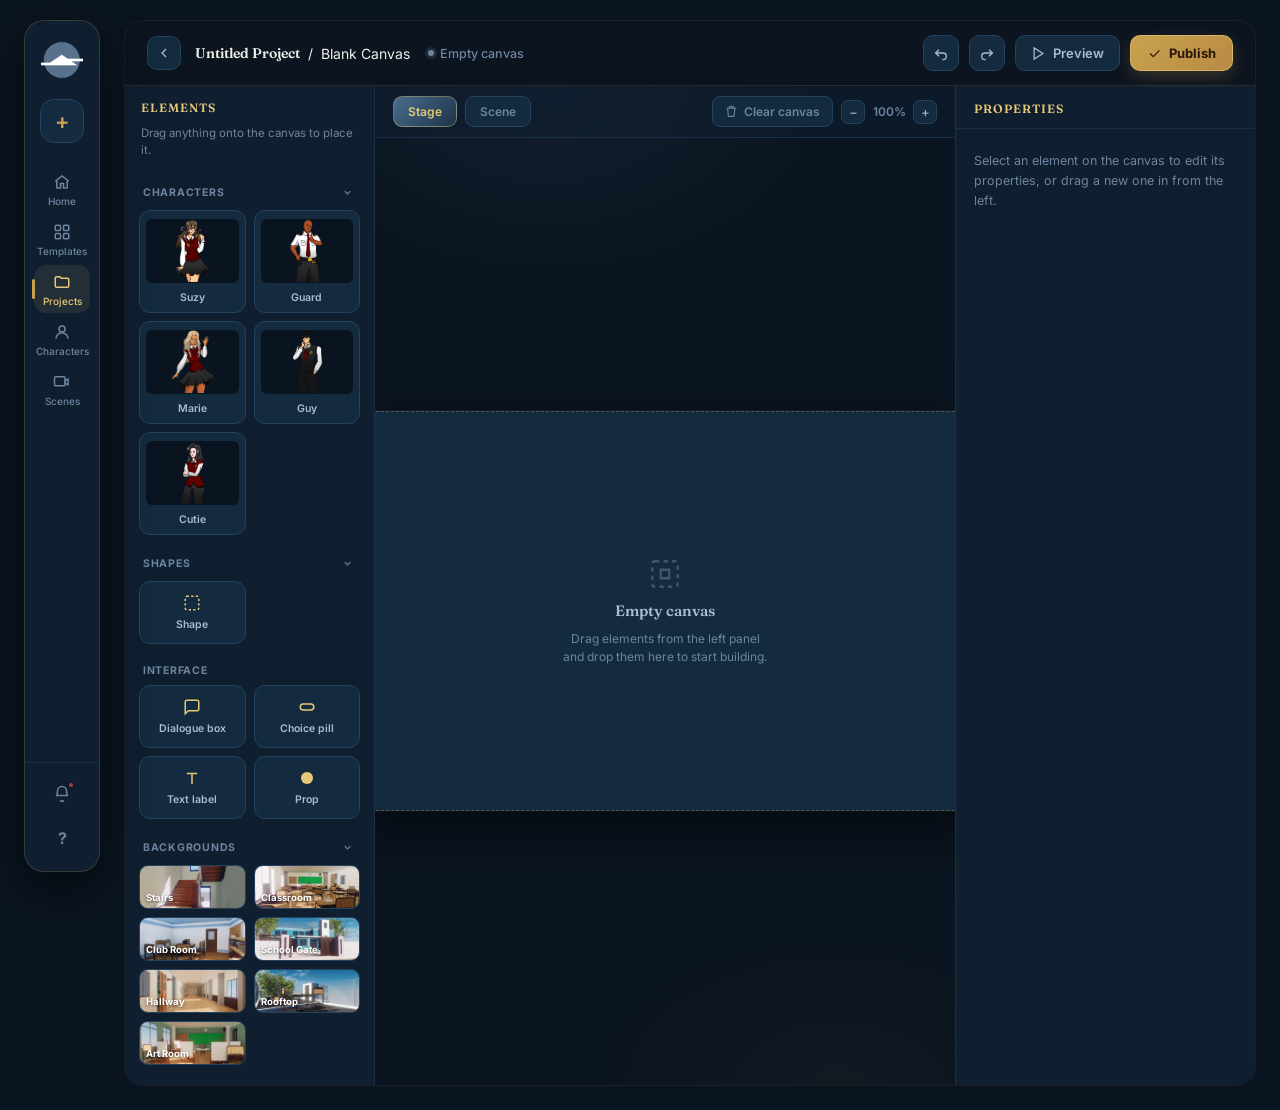
==== commit 2c86af40: "sidebar changes" ====
--- a/blank_workspace.html
+++ b/blank_workspace.html
@@ -7,469 +7,1493 @@
 <link rel="preconnect" href="https://fonts.googleapis.com">
 <link href="https://fonts.googleapis.com/css2?family=Inter:wght@400;500;600;700;800&family=Fraunces:opsz,wght@9..144,500;9..144,600&display=swap" rel="stylesheet">
 <style>
-  :root{
-    --bg: #0a1420;
-    --panel: #0f1f30;
-    --panel-2: #142a3e;
-    --panel-3: #1a3348;
-    --border: #24435f;
-    --border-soft: #1a3049;
-    --text: #eef1e9;
-    --text-dim: #a8bccf;
-    --text-faint: #6d859f;
-    --accent: #c9a24d;
-    --accent-2: #e6c977;
-    --gold: #c9a24d;
-    --gold-bright: #e6c977;
-    --maroon: #4a6d8c;
-    --maroon-deep: #1c3348;
-    --ok: #4ade9a;
-    --danger: #d9584f;
-    --radius-lg: 18px;
-    --radius-md: 12px;
-    --font-display: 'Fraunces', serif;
-  }
-
-  *{box-sizing:border-box; margin:0; padding:0;}
-  html,body{height:100%;}
-  body{
-    background:
-      radial-gradient(ellipse 900px 500px at 15% -5%, rgba(74,109,140,.18), transparent 60%),
-      radial-gradient(ellipse 700px 500px at 100% 10%, rgba(201,162,77,.05), transparent 55%),
-      radial-gradient(ellipse 1000px 600px at 50% 100%, rgba(20,50,80,.3), transparent 60%),
-      var(--bg);
-    color: var(--text);
+  /* ---------- reset / base ---------- */
+  * {
+    box-sizing: border-box;
+    margin: 0;
+    padding: 0;
+  }
+  html, body {
+    height: 100%;
+  }
+  body {
+    background: #0a1420;
+    color: #eef1e9;
     font-family: 'Inter', system-ui, sans-serif;
     -webkit-font-smoothing: antialiased;
-    overflow:hidden;
-  }
-  ::selection{ background: rgba(201,162,77,.35); color:#fff; }
-  ::-webkit-scrollbar{ width:9px; height:9px; }
-  ::-webkit-scrollbar-track{ background: transparent; }
-  ::-webkit-scrollbar-thumb{ background: #1e3c56; border-radius:8px; border:2px solid var(--bg); }
-  ::-webkit-scrollbar-thumb:hover{ background: var(--maroon); }
-  a{color:inherit; text-decoration:none;}
-  button{font-family:inherit; cursor:pointer;}
-  textarea, input, select{font-family:inherit;}
-
-  /* ---------- Shell ---------- */
-  .shell{ display:grid; grid-template-columns: 84px 1fr; height:100vh; }
-  @media (max-width: 720px){ .shell{ grid-template-columns: 1fr; } .sidebar{ display:none; } }
-
-  /* ---------- Left icon sidebar ---------- */
-  .sidebar{
-    background: var(--panel);
-    border-right: 1px solid var(--border-soft);
-    display:flex; flex-direction:column; align-items:center;
-    padding: 20px 0 16px;
-  }
-  .logo{
-    width:38px; height:38px; border-radius:11px;
-    background: linear-gradient(135deg, var(--maroon), var(--maroon-deep));
-    border: 1px solid rgba(212,175,106,.5);
-    display:flex; align-items:center; justify-content:center;
+    overflow: hidden;
+  }
+  ::selection {
+    background: rgba(201, 162, 77, .35);
+    color: #fff;
+  }
+  ::-webkit-scrollbar {
+    width: 9px;
+    height: 9px;
+  }
+  ::-webkit-scrollbar-track {
+    background: transparent;
+  }
+  ::-webkit-scrollbar-thumb {
+    background: #1e3c56;
+    border-radius: 8px;
+    border: 2px solid #0a1420;
+  }
+  ::-webkit-scrollbar-thumb:hover {
+    background: #4a6d8c;
+  }
+  a {
+    color: inherit;
+    text-decoration: none;
+  }
+  button {
+    font-family: inherit;
+    cursor: pointer;
+    border: none;
+    background: none;
+  }
+
+  /* ---------- page layout ---------- */
+  .app {
+    display: flex;
+    min-height: 100vh;
+    padding: 20px 24px 24px 24px;
+    gap: 24px;
+    position: relative;
+  }
+
+  /* ---------- SIDEBAR (exactly like homepage) ---------- */
+  #sidebar-container {
+    flex-shrink: 0;
+    z-index: 50;
+  }
+  .sidebar {
+    width: 76px;
+    background: #0f1f30;
+    border: 1px solid rgba(212, 175, 106, .20);
+    border-radius: 20px;
+    padding: 18px 0 14px 0;
+    display: flex;
+    flex-direction: column;
+    align-items: center;
+    box-shadow: 0 16px 48px rgba(0, 0, 0, .55);
+    backdrop-filter: blur(4px);
+    height: calc(100vh - 48px);
+    min-height: 460px;
+    position: sticky;
+    top: 20px;
+    transition: transform .25s ease, opacity .25s ease;
+  }
+  .sidebar-logo {
+    width: 42px;
+    height: 42px;
+    display: flex;
+    align-items: center;
+    justify-content: center;
+    overflow: hidden;
+    background: transparent;
+    border: none;
+    box-shadow: none;
+    border-radius: 0;
+    margin-bottom: 18px;
+    flex-shrink: 0;
+  }
+  .sidebar-logo img {
+    width: 100%;
+    height: 100%;
+    object-fit: contain;
+    display: block;
+  }
+  .sidebar-logo .logo-placeholder {
+    font-size: 18px;
+    font-weight: 700;
+    color: #c9a24d;
+    letter-spacing: -.5px;
+  }
+  .sidebar-create {
+    width: 44px;
+    height: 44px;
+    border-radius: 14px;
+    background: #142a3e;
+    border: 1px solid #24435f;
+    color: #c9a24d;
+    font-size: 22px;
+    font-weight: 600;
+    display: flex;
+    align-items: center;
+    justify-content: center;
     margin-bottom: 22px;
-    box-shadow: 0 4px 14px rgba(20,40,58,.55), 0 0 0 1px rgba(212,175,106,.15);
-  }
-  .logo svg path{ fill: var(--gold) !important; }
-  .logo svg{ width:20px; height:20px; }
-  .create-btn{
-    width:44px; height:44px; border-radius:13px;
-    background: var(--panel-2); border:1px solid var(--border); color: var(--gold);
-    display:flex; align-items:center; justify-content:center;
-    font-size:20px; font-weight:600; margin-bottom: 26px;
-    transition: transform .15s ease, background .15s ease, border-color .15s ease;
-  }
-  .create-btn:hover{ background:#1c3a52; border-color: var(--accent); transform: translateY(-1px); }
-  .nav{ display:flex; flex-direction:column; gap:4px; width:100%; align-items:center; flex:1; }
-  .nav-item{
-    width:64px; display:flex; flex-direction:column; align-items:center; gap:5px;
-    padding: 9px 0 7px; border-radius: 12px;
-    color: var(--text-faint); font-size:11px; font-weight:500;
-    transition: color .15s ease, background .15s ease; position:relative;
-    background:none; border:none;
-  }
-  .nav-item svg{ width:19px; height:19px; }
-  .nav-item:hover{ color: var(--text-dim); }
-  .nav-item.active{ color: var(--gold-bright); background: rgba(212,175,106,.12); }
-  .nav-item.active::before{
-    content:""; position:absolute; left:-1px; top:50%; transform:translateY(-50%);
-    width:3px; height:20px; border-radius:3px; background: var(--gold);
-  }
-  .side-avatar{
-    width:36px; height:36px; border-radius:50%;
-    background: linear-gradient(135deg, var(--maroon), var(--gold));
-    display:flex; align-items:center; justify-content:center;
-    font-weight:700; font-size:14px; margin-top: 10px;
-    border: 2px solid rgba(212,175,106,.4); color:#fff;
-  }
-
-  /* ---------- Workspace column ---------- */
-  .workspace{ display:flex; flex-direction:column; height:100vh; min-width:0; }
-  .wtop{
-    display:flex; align-items:center; gap:14px; padding: 14px 22px;
-    background: rgba(13,20,32,.85); backdrop-filter: blur(10px);
-    border-bottom: 1px solid rgba(212,175,106,.15); flex-shrink:0;
-  }
-  .back-btn{
-    width:34px; height:34px; border-radius:10px;
-    display:flex; align-items:center; justify-content:center;
-    color: var(--text-dim); background: var(--panel-2); border:1px solid var(--border);
+    transition: background .15s ease, border-color .15s ease, transform .15s ease;
+    flex-shrink: 0;
+  }
+  .sidebar-create:hover {
+    background: #1c3a52;
+    border-color: #c9a24d;
+    transform: translateY(-1px);
+  }
+  .sidebar-nav {
+    display: flex;
+    flex-direction: column;
+    gap: 2px;
+    width: 100%;
+    align-items: center;
+    flex: 1;
+    padding: 0 4px;
+  }
+  .sidebar-nav .nav-item {
+    width: 56px;
+    display: flex;
+    flex-direction: column;
+    align-items: center;
+    gap: 4px;
+    padding: 8px 0 6px;
+    border-radius: 12px;
+    color: #6d859f;
+    font-size: 10px;
+    font-weight: 500;
+    transition: color .15s ease, background .15s ease;
+    position: relative;
+    border: none;
+    background: none;
+    text-align: center;
+  }
+  .sidebar-nav .nav-item svg {
+    width: 18px;
+    height: 18px;
+    flex-shrink: 0;
+  }
+  .sidebar-nav .nav-item:hover {
+    color: #a8bccf;
+  }
+  .sidebar-nav .nav-item.active {
+    color: #e6c977;
+    background: rgba(212, 175, 106, .10);
+  }
+  .sidebar-nav .nav-item.active::before {
+    content: "";
+    position: absolute;
+    left: -2px;
+    top: 50%;
+    transform: translateY(-50%);
+    width: 3px;
+    height: 20px;
+    border-radius: 3px;
+    background: #c9a24d;
+  }
+  .sidebar-bottom {
+    display: flex;
+    flex-direction: column;
+    align-items: center;
+    gap: 6px;
+    margin-top: auto;
+    padding-top: 12px;
+    width: 100%;
+    border-top: 1px solid rgba(36, 67, 95, .45);
+  }
+  .sidebar-bottom .bell-btn {
+    position: relative;
+    width: 38px;
+    height: 38px;
+    border-radius: 12px;
+    display: flex;
+    align-items: center;
+    justify-content: center;
+    color: #6d859f;
+    transition: color .15s ease, background .15s ease;
+    background: none;
+    border: none;
+  }
+  .sidebar-bottom .bell-btn:hover {
+    color: #e6c977;
+    background: rgba(212, 175, 106, .08);
+  }
+  .sidebar-bottom .bell-btn svg {
+    width: 18px;
+    height: 18px;
+  }
+  .sidebar-bottom .bell-dot {
+    position: absolute;
+    top: 6px;
+    right: 6px;
+    width: 8px;
+    height: 8px;
+    border-radius: 50%;
+    background: #a9364a;
+    border: 2px solid #0f1f30;
+    display: none;
+  }
+  .sidebar-bottom .bell-btn.has-unread .bell-dot {
+    display: block;
+  }
+  .sidebar-bottom .help-btn {
+    width: 38px;
+    height: 38px;
+    border-radius: 12px;
+    display: flex;
+    align-items: center;
+    justify-content: center;
+    color: #6d859f;
+    font-weight: 700;
+    font-size: 16px;
+    transition: color .15s ease, background .15s ease;
+    background: none;
+    border: none;
+  }
+  .sidebar-bottom .help-btn:hover {
+    color: #e6c977;
+    background: rgba(212, 175, 106, .08);
+  }
+
+  /* ---------- NOTIFICATION POPOVER ---------- */
+  .notif-pop {
+    position: fixed;
+    bottom: 110px;
+    left: 50%;
+    transform: translateX(-50%);
+    width: 360px;
+    max-height: 400px;
+    overflow-y: auto;
+    background: #0f1f30;
+    border: 1px solid rgba(212, 175, 106, .25);
+    border-radius: 14px;
+    box-shadow: 0 20px 56px rgba(0, 0, 0, .6);
+    z-index: 70;
+    display: none;
+  }
+  .notif-pop.open {
+    display: block;
+  }
+  .notif-head {
+    display: flex;
+    align-items: center;
+    justify-content: space-between;
+    padding: 14px 16px;
+    border-bottom: 1px solid #1a3049;
+    font-size: 13.5px;
+    font-weight: 700;
+    color: #eef1e9;
+  }
+  .notif-head .clear {
+    font-size: 12px;
+    font-weight: 600;
+    color: #c9a24d;
+    background: none;
+    border: none;
+  }
+  .notif-item {
+    display: flex;
+    gap: 10px;
+    align-items: flex-start;
+    padding: 12px 16px;
+    border-bottom: 1px solid #1a3049;
+  }
+  .notif-item:last-child {
+    border-bottom: none;
+  }
+  .notif-item .ic {
+    width: 30px;
+    height: 30px;
+    border-radius: 9px;
+    flex-shrink: 0;
+    display: flex;
+    align-items: center;
+    justify-content: center;
+    background: rgba(212, 175, 106, .12);
+    color: #c9a24d;
+    font-size: 14px;
+  }
+  .notif-item .txt {
+    font-size: 13px;
+    color: #a8bccf;
+    line-height: 1.4;
+  }
+  .notif-item.unread .txt {
+    color: #eef1e9;
+  }
+  .notif-item .when {
+    font-size: 11px;
+    color: #6d859f;
+    margin-top: 3px;
+  }
+  .notif-empty {
+    padding: 36px 16px;
+    text-align: center;
+    color: #6d859f;
+    font-size: 13px;
+  }
+
+  /* ---------- workspace content ---------- */
+  .workspace-wrap {
+    flex: 1;
+    min-width: 0;
+    display: flex;
+    flex-direction: column;
+    background: rgba(13,20,32,.4);
+    border-radius: 20px;
+    overflow: hidden;
+    border: 1px solid rgba(212,175,106,.08);
+  }
+
+  .wtop {
+    display: flex;
+    align-items: center;
+    gap: 14px;
+    padding: 14px 22px;
+    background: rgba(13,20,32,.85);
+    backdrop-filter: blur(10px);
+    border-bottom: 1px solid rgba(212,175,106,.15);
+    flex-shrink: 0;
+  }
+  .back-btn {
+    width: 34px;
+    height: 34px;
+    border-radius: 10px;
+    display: flex;
+    align-items: center;
+    justify-content: center;
+    color: #a8bccf;
+    background: #142a3e;
+    border: 1px solid #24435f;
     transition: all .15s ease;
   }
-  .back-btn:hover{ color:var(--gold-bright); border-color: var(--gold); }
-  .back-btn svg{ width:16px; height:16px; }
-  .breadcrumb{ display:flex; align-items:center; gap:8px; font-size:14px; min-width:0; }
-  .breadcrumb .story-name{ font-family: var(--font-display); font-weight:600; color:var(--text); white-space:nowrap; }
-  .breadcrumb .story-name[contenteditable]{ outline:none; border-bottom:1px dashed transparent; }
-  .breadcrumb .story-name[contenteditable]:hover{ border-bottom-color: var(--border); }
-  .breadcrumb .story-name[contenteditable]:focus{ border-bottom-color: var(--gold); }
-  .badge-mini{
-    font-size:10px; font-weight:700; letter-spacing:.05em; text-transform:uppercase;
-    padding:3px 8px; border-radius:4px;
-    background: rgba(201,162,77,.15); color: var(--gold-bright);
-    border:1px solid rgba(201,162,77,.4); font-family: var(--font-display); flex-shrink:0;
-  }
-  .save-status{ display:flex; align-items:center; gap:6px; font-size:12.5px; color: var(--text-faint); font-weight:500; margin-left:4px; flex-shrink:0; }
-  .save-status .dot{ width:6px; height:6px; border-radius:50%; background: var(--text-faint); box-shadow:0 0 0 3px rgba(168,188,207,.12); }
-  .save-status.saved .dot{ background: var(--ok); box-shadow:0 0 0 3px rgba(74,222,154,.15); }
-  .wtop-actions{ margin-left:auto; display:flex; align-items:center; gap:10px; }
-  .icon-btn{
-    width:36px; height:36px; border-radius:10px;
-    display:flex; align-items:center; justify-content:center;
-    color: var(--text-dim); background: var(--panel-2); border:1px solid var(--border);
+  .back-btn:hover {
+    color: #e6c977;
+    border-color: #c9a24d;
+  }
+  .back-btn svg {
+    width: 16px;
+    height: 16px;
+  }
+  .breadcrumb {
+    display: flex;
+    align-items: center;
+    gap: 8px;
+    font-size: 14px;
+    min-width: 0;
+  }
+  .breadcrumb .story-name {
+    font-family: 'Fraunces', serif;
+    font-weight: 600;
+    color: #eef1e9;
+    white-space: nowrap;
+  }
+  .breadcrumb .story-name[contenteditable] {
+    outline: none;
+    border-bottom: 1px dashed transparent;
+  }
+  .breadcrumb .story-name[contenteditable]:hover {
+    border-bottom-color: #24435f;
+  }
+  .breadcrumb .story-name[contenteditable]:focus {
+    border-bottom-color: #c9a24d;
+  }
+  .badge-mini {
+    font-size: 10px;
+    font-weight: 700;
+    letter-spacing: .05em;
+    text-transform: uppercase;
+    padding: 3px 8px;
+    border-radius: 4px;
+    background: rgba(201, 162, 77, .15);
+    color: #e6c977;
+    border: 1px solid rgba(201, 162, 77, .4);
+    font-family: 'Fraunces', serif;
+    flex-shrink: 0;
+  }
+  .save-status {
+    display: flex;
+    align-items: center;
+    gap: 6px;
+    font-size: 12.5px;
+    color: #6d859f;
+    font-weight: 500;
+    margin-left: 4px;
+    flex-shrink: 0;
+  }
+  .save-status .dot {
+    width: 6px;
+    height: 6px;
+    border-radius: 50%;
+    background: #6d859f;
+    box-shadow: 0 0 0 3px rgba(168, 188, 207, .12);
+  }
+  .save-status.saved .dot {
+    background: #4ade9a;
+    box-shadow: 0 0 0 3px rgba(74, 222, 154, .15);
+  }
+  .wtop-actions {
+    margin-left: auto;
+    display: flex;
+    align-items: center;
+    gap: 10px;
+  }
+  .icon-btn {
+    width: 36px;
+    height: 36px;
+    border-radius: 10px;
+    display: flex;
+    align-items: center;
+    justify-content: center;
+    color: #a8bccf;
+    background: #142a3e;
+    border: 1px solid #24435f;
     transition: all .15s ease;
   }
-  .icon-btn:hover{ color:var(--gold-bright); border-color: var(--gold); }
-  .icon-btn svg{ width:16px; height:16px; }
-  .btn-ghost{
-    display:flex; align-items:center; gap:7px; padding: 9px 15px; border-radius: 10px;
-    background: var(--panel-2); border:1px solid var(--border); color: var(--text-dim);
-    font-size:13px; font-weight:600; transition: all .15s ease;
-  }
-  .btn-ghost:hover{ color:var(--gold-bright); border-color: var(--gold); }
-  .btn-ghost svg{ width:15px; height:15px; }
-  .btn-primary-sm{
-    display:flex; align-items:center; gap:7px; padding: 9px 16px; border-radius: 10px;
-    background: linear-gradient(135deg, var(--gold), #b88a45);
-    border: 1px solid rgba(230,201,119,.6); color:#2a1608; font-size:13px; font-weight:700;
-    box-shadow: 0 6px 16px rgba(201,162,77,.22); transition: transform .15s ease, box-shadow .15s ease;
-  }
-  .btn-primary-sm:hover{ transform: translateY(-1px); box-shadow: 0 8px 20px rgba(212,175,106,.34); }
-  .btn-primary-sm svg{ width:15px; height:15px; }
-
-  /* Main 3-col editor body */
-  .editor-body{ display:grid; grid-template-columns: 250px 1fr 300px; flex:1; min-height:0; }
-  @media (max-width: 1200px){ .editor-body{ grid-template-columns: 220px 1fr 260px; } }
-  @media (max-width: 980px){ .editor-body{ grid-template-columns: 1fr; } .elements-panel, .inspector{ display:none; } }
+  .icon-btn:hover {
+    color: #e6c977;
+    border-color: #c9a24d;
+  }
+  .icon-btn svg {
+    width: 16px;
+    height: 16px;
+  }
+  .btn-ghost {
+    display: flex;
+    align-items: center;
+    gap: 7px;
+    padding: 9px 15px;
+    border-radius: 10px;
+    background: #142a3e;
+    border: 1px solid #24435f;
+    color: #a8bccf;
+    font-size: 13px;
+    font-weight: 600;
+    transition: all .15s ease;
+  }
+  .btn-ghost:hover {
+    color: #e6c977;
+    border-color: #c9a24d;
+  }
+  .btn-ghost svg {
+    width: 15px;
+    height: 15px;
+  }
+  .btn-primary-sm {
+    display: flex;
+    align-items: center;
+    gap: 7px;
+    padding: 9px 16px;
+    border-radius: 10px;
+    background: linear-gradient(135deg, #c9a24d, #b88a45);
+    border: 1px solid rgba(230, 201, 119, .6);
+    color: #2a1608;
+    font-size: 13px;
+    font-weight: 700;
+    box-shadow: 0 6px 16px rgba(201, 162, 77, .22);
+    transition: transform .15s ease, box-shadow .15s ease;
+  }
+  .btn-primary-sm:hover {
+    transform: translateY(-1px);
+    box-shadow: 0 8px 20px rgba(212, 175, 106, .34);
+  }
+  .btn-primary-sm svg {
+    width: 15px;
+    height: 15px;
+  }
+
+  .editor-body {
+    display: grid;
+    grid-template-columns: 250px 1fr 300px;
+    flex: 1;
+    min-height: 0;
+  }
+  @media (max-width: 1200px) {
+    .editor-body {
+      grid-template-columns: 220px 1fr 260px;
+    }
+  }
+  @media (max-width: 980px) {
+    .editor-body {
+      grid-template-columns: 1fr;
+    }
+    .elements-panel,
+    .inspector {
+      display: none;
+    }
+  }
 
   /* ---------- Elements panel ---------- */
-  .elements-panel{ border-right: 1px solid var(--border-soft); background: var(--panel); display:flex; flex-direction:column; min-height:0; }
-  .panel-head{ padding: 14px 16px 10px; display:flex; align-items:center; justify-content:space-between; gap:8px; }
-  .panel-head h3{
-    font-family: var(--font-display); font-size:12px; font-weight:600; letter-spacing:.08em; text-transform:uppercase; color: var(--gold-bright);
-  }
-  .panel-sub{ padding: 0 16px 10px; font-size:11.5px; color: var(--text-faint); line-height:1.5; }
-
-  .elements-scroll{ flex:1; min-height:0; overflow-y:auto; padding-bottom:14px; }
-
-  .el-group{ padding: 4px 14px 6px; }
-  .el-group-title{
-    display:flex; align-items:center; justify-content:space-between; gap:6px;
-    font-size:10.5px; font-weight:700; letter-spacing:.07em; text-transform:uppercase; color: var(--text-faint);
-    margin: 10px 4px 8px; cursor:pointer; user-select:none;
-  }
-  .el-group-title:hover{ color: var(--text-dim); }
-  .group-toggle{
-    width:18px; height:18px; flex-shrink:0; background:none; border:none; padding:0;
-    display:flex; align-items:center; justify-content:center; color: inherit;
+  .elements-panel {
+    border-right: 1px solid #1a3049;
+    background: #0f1f30;
+    display: flex;
+    flex-direction: column;
+    min-height: 0;
+  }
+  .panel-head {
+    padding: 14px 16px 10px;
+    display: flex;
+    align-items: center;
+    justify-content: space-between;
+    gap: 8px;
+  }
+  .panel-head h3 {
+    font-family: 'Fraunces', serif;
+    font-size: 12px;
+    font-weight: 600;
+    letter-spacing: .08em;
+    text-transform: uppercase;
+    color: #e6c977;
+  }
+  .panel-sub {
+    padding: 0 16px 10px;
+    font-size: 11.5px;
+    color: #6d859f;
+    line-height: 1.5;
+  }
+
+  .elements-scroll {
+    flex: 1;
+    min-height: 0;
+    overflow-y: auto;
+    padding-bottom: 14px;
+  }
+
+  .el-group {
+    padding: 4px 14px 6px;
+  }
+  .el-group-title {
+    display: flex;
+    align-items: center;
+    justify-content: space-between;
+    gap: 6px;
+    font-size: 10.5px;
+    font-weight: 700;
+    letter-spacing: .07em;
+    text-transform: uppercase;
+    color: #6d859f;
+    margin: 10px 4px 8px;
+    cursor: pointer;
+    user-select: none;
+  }
+  .el-group-title:hover {
+    color: #a8bccf;
+  }
+  .group-toggle {
+    width: 18px;
+    height: 18px;
+    flex-shrink: 0;
+    background: none;
+    border: none;
+    padding: 0;
+    display: flex;
+    align-items: center;
+    justify-content: center;
+    color: inherit;
     transition: transform .18s ease, color .15s ease;
   }
-  .group-toggle svg{ width:11px; height:11px; }
-  .group-toggle.collapsed{ transform: rotate(-90deg); }
-  .el-grid{ display:grid; grid-template-columns: 1fr 1fr; gap:8px; overflow:hidden; }
-  .el-grid.collapsed, .bg-swatch-list.collapsed{ display:none; }
-  .el-card{
-    display:flex; flex-direction:column; align-items:center; justify-content:center; gap:6px;
-    background: var(--panel-2); border:1px solid var(--border); border-radius: 11px;
-    padding: 12px 6px; cursor:grab; user-select:none;
+  .group-toggle svg {
+    width: 11px;
+    height: 11px;
+  }
+  .group-toggle.collapsed {
+    transform: rotate(-90deg);
+  }
+  .el-grid {
+    display: grid;
+    grid-template-columns: 1fr 1fr;
+    gap: 8px;
+    overflow: hidden;
+  }
+  .el-grid.collapsed,
+  .bg-swatch-list.collapsed {
+    display: none;
+  }
+  .el-card {
+    display: flex;
+    flex-direction: column;
+    align-items: center;
+    justify-content: center;
+    gap: 6px;
+    background: #142a3e;
+    border: 1px solid #24435f;
+    border-radius: 11px;
+    padding: 12px 6px;
+    cursor: grab;
+    user-select: none;
     transition: border-color .15s ease, background .15s ease, transform .1s ease;
   }
-  .el-card:hover{ border-color: var(--gold); background:#1c3a52; }
-  .el-card:active{ cursor:grabbing; transform: scale(.97); }
-  .el-card svg{ width:18px; height:18px; color: var(--gold-bright); }
-  .el-card span{ font-size:10.5px; font-weight:600; color: var(--text-dim); text-align:center; }
-  .el-card.dragging{ opacity:.4; }
-
-  .bg-swatch-list{ display:grid; grid-template-columns: 1fr 1fr; gap:8px; overflow:hidden; }
-  .bg-swatch{
-    height:44px; border-radius:9px; cursor:grab; position:relative; overflow:hidden;
-    border: 1px solid var(--border); transition: border-color .15s ease, transform .1s ease;
-    background-color: var(--panel-2); background-size:cover; background-position:center;
-  }
-  .bg-swatch:hover{ border-color: var(--gold); }
-  .bg-swatch:active{ cursor:grabbing; transform: scale(.97); }
-  .bg-swatch span{
-    position:absolute; left:6px; bottom:5px; font-size:9.5px; font-weight:700; color:#fff;
-    text-shadow: 0 1px 3px rgba(0,0,0,.6);
-  }
-  .bg-swatch.bg-missing{ border-style:dashed; border-color: var(--danger); }
-  .bg-swatch.bg-missing::after{
-    content:"⚠ image not found"; position:absolute; top:4px; left:6px; right:6px;
-    font-size:8px; font-weight:700; color:#ffb0a8; letter-spacing:.02em;
-  }
-  .thumb.img-missing{ background: var(--panel-3); border-radius:8px; position:relative; }
-  .thumb.img-missing img{ display:none; }
-  .thumb.img-missing::after{ content:"no image"; font-size:9px; color: var(--text-faint); }
-
-  /* ---------- Scene panel (Scene mode) ---------- */
-  .scene-panel{ border-right: 1px solid var(--border-soft); background: var(--panel); display:flex; flex-direction:column; min-height:0; }
-  .scene-panel-head h3{ flex:1; text-align:center; }
-  .panel-back-btn{
-    width:24px; height:24px; border-radius:7px; flex-shrink:0;
-    display:flex; align-items:center; justify-content:center;
-    background: var(--panel-2); border:1px solid var(--border); color: var(--text-dim);
+  .el-card:hover {
+    border-color: #c9a24d;
+    background: #1c3a52;
+  }
+  .el-card:active {
+    cursor: grabbing;
+    transform: scale(.97);
+  }
+  .el-card svg {
+    width: 18px;
+    height: 18px;
+    color: #e6c977;
+  }
+  .el-card span {
+    font-size: 10.5px;
+    font-weight: 600;
+    color: #a8bccf;
+    text-align: center;
+  }
+  .el-card.dragging {
+    opacity: .4;
+  }
+
+  .char-card {
+    padding: 8px 6px 8px;
+  }
+  .char-card .thumb {
+    width: 100%;
+    height: 64px;
+    display: flex;
+    align-items: center;
+    justify-content: center;
+    overflow: hidden;
+    border-radius: 6px;
+    background: #0a1420;
+  }
+  .char-card .thumb img {
+    height: 100%;
+    width: auto;
+    object-fit: contain;
+    pointer-events: none;
+  }
+  .char-card span {
+    margin-top: 2px;
+  }
+  .thumb.img-missing {
+    background: #1a3049;
+    border-radius: 6px;
+    position: relative;
+    display: flex;
+    align-items: center;
+    justify-content: center;
+    color: #6d859f;
+    font-size: 9px;
+  }
+  .thumb.img-missing img {
+    display: none;
+  }
+  .thumb.img-missing::after {
+    content: "no image";
+    font-size: 9px;
+    color: #6d859f;
+  }
+
+  .bg-swatch-list {
+    display: grid;
+    grid-template-columns: 1fr 1fr;
+    gap: 8px;
+    overflow: hidden;
+  }
+  .bg-swatch {
+    height: 44px;
+    border-radius: 9px;
+    cursor: grab;
+    position: relative;
+    overflow: hidden;
+    border: 1px solid #24435f;
+    transition: border-color .15s ease, transform .1s ease;
+    background-color: #142a3e;
+    background-size: cover;
+    background-position: center;
+  }
+  .bg-swatch:hover {
+    border-color: #c9a24d;
+  }
+  .bg-swatch:active {
+    cursor: grabbing;
+    transform: scale(.97);
+  }
+  .bg-swatch span {
+    position: absolute;
+    left: 6px;
+    bottom: 5px;
+    font-size: 9.5px;
+    font-weight: 700;
+    color: #fff;
+    text-shadow: 0 1px 3px rgba(0, 0, 0, .6);
+  }
+  .bg-swatch.bg-missing {
+    border-style: dashed;
+    border-color: #d9584f;
+  }
+  .bg-swatch.bg-missing::after {
+    content: "⚠ image not found";
+    position: absolute;
+    top: 4px;
+    left: 6px;
+    right: 6px;
+    font-size: 8px;
+    font-weight: 700;
+    color: #ffb0a8;
+    letter-spacing: .02em;
+  }
+
+  /* ---------- Scene panel ---------- */
+  .scene-panel {
+    border-right: 1px solid #1a3049;
+    background: #0f1f30;
+    display: flex;
+    flex-direction: column;
+    min-height: 0;
+  }
+  .scene-panel-head h3 {
+    flex: 1;
+    text-align: center;
+  }
+  .panel-back-btn {
+    width: 24px;
+    height: 24px;
+    border-radius: 7px;
+    flex-shrink: 0;
+    display: flex;
+    align-items: center;
+    justify-content: center;
+    background: #142a3e;
+    border: 1px solid #24435f;
+    color: #a8bccf;
     transition: all .15s ease;
   }
-  .panel-back-btn:hover{ color:var(--gold-bright); border-color: var(--gold); }
-  .panel-back-btn svg{ width:12px; height:12px; }
-  .add-scene-btn{
-    width:24px; height:24px; border-radius:7px;
-    display:flex; align-items:center; justify-content:center;
-    background: var(--panel-2); border:1px solid var(--border); color: var(--gold);
-    font-size:14px; font-weight:700; transition: all .15s ease;
-  }
-  .add-scene-btn:hover{ border-color: var(--gold); background:#1c3a52; }
-  .scene-search{
-    margin: 12px 16px; display:flex; align-items:center; gap:8px;
-    background: var(--panel-2); border:1px solid var(--border); border-radius:9px; padding: 8px 11px;
+  .panel-back-btn:hover {
+    color: #e6c977;
+    border-color: #c9a24d;
+  }
+  .panel-back-btn svg {
+    width: 12px;
+    height: 12px;
+  }
+  .add-scene-btn {
+    width: 24px;
+    height: 24px;
+    border-radius: 7px;
+    display: flex;
+    align-items: center;
+    justify-content: center;
+    background: #142a3e;
+    border: 1px solid #24435f;
+    color: #c9a24d;
+    font-size: 14px;
+    font-weight: 700;
+    transition: all .15s ease;
+  }
+  .add-scene-btn:hover {
+    border-color: #c9a24d;
+    background: #1c3a52;
+  }
+  .scene-search {
+    margin: 12px 16px;
+    display: flex;
+    align-items: center;
+    gap: 8px;
+    background: #142a3e;
+    border: 1px solid #24435f;
+    border-radius: 9px;
+    padding: 8px 11px;
     transition: border-color .15s ease;
   }
-  .scene-search:hover{ border-color: var(--gold); }
-  .scene-search svg{ width:13px; height:13px; color: var(--text-faint); flex-shrink:0; }
-  .scene-search input{ background:none; border:none; outline:none; color:var(--text); font-size:12.5px; width:100%; }
-  .scene-search input::placeholder{ color: var(--text-faint); }
-  .scene-list{ overflow-y:auto; padding: 0 10px 16px; flex:1; }
-  .scene-list-empty{
-    display:flex; flex-direction:column; align-items:center; justify-content:center; gap:10px;
-    text-align:center; color: var(--text-faint); padding: 30px 22px; height:100%;
-  }
-  .scene-list-empty svg{ width:28px; height:28px; opacity:.5; }
-  .scene-list-empty .t1{ font-family: var(--font-display); font-size:13.5px; font-weight:600; color: var(--text-dim); }
-  .scene-list-empty .t2{ font-size:11.5px; line-height:1.5; }
-
-  /* ---------- Canvas mode buttons ---------- */
-  .mode-btn-group{ display:flex; align-items:center; gap:8px; }
-  .mode-btn{
-    padding: 7px 14px; border-radius:9px; border:1px solid var(--border);
-    background: var(--panel-2); color: var(--text-faint); font-size:12px; font-weight:600;
+  .scene-search:hover {
+    border-color: #c9a24d;
+  }
+  .scene-search svg {
+    width: 13px;
+    height: 13px;
+    color: #6d859f;
+    flex-shrink: 0;
+  }
+  .scene-search input {
+    background: none;
+    border: none;
+    outline: none;
+    color: #eef1e9;
+    font-size: 12.5px;
+    width: 100%;
+  }
+  .scene-search input::placeholder {
+    color: #6d859f;
+  }
+  .scene-list {
+    overflow-y: auto;
+    padding: 0 10px 16px;
+    flex: 1;
+  }
+  .scene-list-empty {
+    display: flex;
+    flex-direction: column;
+    align-items: center;
+    justify-content: center;
+    gap: 10px;
+    text-align: center;
+    color: #6d859f;
+    padding: 30px 22px;
+    height: 100%;
+  }
+  .scene-list-empty svg {
+    width: 28px;
+    height: 28px;
+    opacity: .5;
+  }
+  .scene-list-empty .t1 {
+    font-family: 'Fraunces', serif;
+    font-size: 13.5px;
+    font-weight: 600;
+    color: #a8bccf;
+  }
+  .scene-list-empty .t2 {
+    font-size: 11.5px;
+    line-height: 1.5;
+  }
+
+  /* ---------- Canvas toolbar ---------- */
+  .mode-btn-group {
+    display: flex;
+    align-items: center;
+    gap: 8px;
+  }
+  .mode-btn {
+    padding: 7px 14px;
+    border-radius: 9px;
+    border: 1px solid #24435f;
+    background: #142a3e;
+    color: #6d859f;
+    font-size: 12px;
+    font-weight: 600;
     transition: all .15s ease;
   }
-  .mode-btn:hover{ color: var(--text-dim); border-color: var(--accent); }
-  .mode-btn.active{
-    background: linear-gradient(135deg, var(--maroon), var(--maroon-deep));
-    color: var(--gold-bright); border-color: rgba(230,201,119,.4);
-  }
-
-  /* ---------- Canvas / stage ---------- */
-  .canvas-wrap{
-    display:flex; flex-direction:column; min-width:0; min-height:0;
+  .mode-btn:hover {
+    color: #a8bccf;
+    border-color: #c9a24d;
+  }
+  .mode-btn.active {
+    background: linear-gradient(135deg, #4a6d8c, #1c3348);
+    color: #e6c977;
+    border-color: rgba(230, 201, 119, .4);
+  }
+
+  .canvas-wrap {
+    display: flex;
+    flex-direction: column;
+    min-width: 0;
+    min-height: 0;
     background:
-      radial-gradient(ellipse 600px 400px at 30% 0%, rgba(74,109,140,.12), transparent 50%),
-      radial-gradient(ellipse 500px 300px at 80% 100%, rgba(201,162,77,.04), transparent 50%),
-      var(--bg);
-  }
-  .canvas-toolbar{
-    display:flex; align-items:center; gap:8px; padding: 10px 18px;
-    border-bottom: 1px solid var(--border-soft); background: rgba(15,31,48,.5); flex-shrink:0;
-  }
-  .seg{ display:flex; background: var(--panel-2); border:1px solid var(--border); border-radius:9px; padding:2px; }
-  .seg button{ padding: 6px 12px; border-radius:7px; border:none; background:none; color: var(--text-faint); font-size:12px; font-weight:600; transition: all .15s ease; }
-  .seg button.active{ background: linear-gradient(135deg, var(--maroon), var(--maroon-deep)); color: var(--gold-bright); border: 1px solid rgba(230,201,119,.3); }
-  .canvas-toolbar .spacer{ flex:1; }
-  .clear-btn{
-    display:flex; align-items:center; gap:6px; padding: 7px 12px; border-radius:8px;
-    background: var(--panel-2); border:1px solid var(--border); color: var(--text-faint); font-size:12px; font-weight:600;
+      radial-gradient(ellipse 600px 400px at 30% 0%, rgba(74, 109, 140, .12), transparent 50%),
+      radial-gradient(ellipse 500px 300px at 80% 100%, rgba(201, 162, 77, .04), transparent 50%),
+      #0a1420;
+  }
+  .canvas-toolbar {
+    display: flex;
+    align-items: center;
+    gap: 8px;
+    padding: 10px 18px;
+    border-bottom: 1px solid #1a3049;
+    background: rgba(15, 31, 48, .5);
+    flex-shrink: 0;
+  }
+  .seg {
+    display: flex;
+    background: #142a3e;
+    border: 1px solid #24435f;
+    border-radius: 9px;
+    padding: 2px;
+  }
+  .seg button {
+    padding: 6px 12px;
+    border-radius: 7px;
+    border: none;
+    background: none;
+    color: #6d859f;
+    font-size: 12px;
+    font-weight: 600;
     transition: all .15s ease;
   }
-  .clear-btn:hover{ color:#ffb0a8; border-color: var(--danger); }
-  .clear-btn svg{ width:13px; height:13px; }
-  .zoom-ctrl{ display:flex; align-items:center; gap:6px; font-size:12px; color: var(--text-faint); font-weight:600; }
-  .zoom-ctrl button{
-    width:24px; height:24px; border-radius:7px; background:var(--panel-2); border:1px solid var(--border);
-    color: var(--text-dim); display:flex; align-items:center; justify-content:center; transition: all .15s ease;
-  }
-  .zoom-ctrl button:hover{ border-color: var(--gold); color: var(--gold-bright); }
-  .zoom-ctrl span{ width:36px; text-align:center; }
-
-  .stage-scroll{ flex:1; overflow:auto; display:flex; align-items:center; justify-content:center; padding: 26px; min-height:0; }
-
-  .stage{
-    width: 640px; height: 400px;
+  .seg button.active {
+    background: linear-gradient(135deg, #4a6d8c, #1c3348);
+    color: #e6c977;
+    border: 1px solid rgba(230, 201, 119, .3);
+  }
+  .canvas-toolbar .spacer {
+    flex: 1;
+  }
+  .clear-btn {
+    display: flex;
+    align-items: center;
+    gap: 6px;
+    padding: 7px 12px;
+    border-radius: 8px;
+    background: #142a3e;
+    border: 1px solid #24435f;
+    color: #6d859f;
+    font-size: 12px;
+    font-weight: 600;
+    transition: all .15s ease;
+  }
+  .clear-btn:hover {
+    color: #ffb0a8;
+    border-color: #d9584f;
+  }
+  .clear-btn svg {
+    width: 13px;
+    height: 13px;
+  }
+  .zoom-ctrl {
+    display: flex;
+    align-items: center;
+    gap: 6px;
+    font-size: 12px;
+    color: #6d859f;
+    font-weight: 600;
+  }
+  .zoom-ctrl button {
+    width: 24px;
+    height: 24px;
+    border-radius: 7px;
+    background: #142a3e;
+    border: 1px solid #24435f;
+    color: #a8bccf;
+    display: flex;
+    align-items: center;
+    justify-content: center;
+    transition: all .15s ease;
+  }
+  .zoom-ctrl button:hover {
+    border-color: #c9a24d;
+    color: #e6c977;
+  }
+  .zoom-ctrl span {
+    width: 36px;
+    text-align: center;
+  }
+
+  .stage-scroll {
+    flex: 1;
+    overflow: auto;
+    display: flex;
+    align-items: center;
+    justify-content: center;
+    padding: 26px;
+    min-height: 0;
+  }
+
+  .stage {
+    width: 640px;
+    height: 400px;
     border-radius: 16px;
-    position:relative;
-    overflow:hidden;
-    border: 1px dashed rgba(212,175,106,.35);
-    box-shadow: 0 20px 60px rgba(0,0,0,.5), 0 0 0 1px rgba(212,175,106,.06);
-    flex-shrink:0;
-    background: var(--panel-2);
+    position: relative;
+    overflow: hidden;
+    border: 1px dashed rgba(212, 175, 106, .35);
+    box-shadow: 0 20px 60px rgba(0, 0, 0, .5), 0 0 0 1px rgba(212, 175, 106, .06);
+    flex-shrink: 0;
+    background: #142a3e;
     transition: background .2s ease, border-color .15s ease, transform .12s ease;
   }
-  .stage.drag-over{ border-color: var(--gold-bright); box-shadow: 0 20px 60px rgba(0,0,0,.5), 0 0 0 3px rgba(201,162,77,.25); }
-
-  .stage-empty{
-    position:absolute; inset:0; display:flex; flex-direction:column; align-items:center; justify-content:center; gap:10px;
-    color: var(--text-faint); text-align:center; padding: 0 40px; pointer-events:none;
-  }
-  .stage-empty svg{ width:34px; height:34px; opacity:.5; }
-  .stage-empty .t1{ font-family: var(--font-display); font-size:15px; font-weight:600; color: var(--text-dim); }
-  .stage-empty .t2{ font-size:12px; line-height:1.5; }
+  .stage.drag-over {
+    border-color: #e6c977;
+    box-shadow: 0 20px 60px rgba(0, 0, 0, .5), 0 0 0 3px rgba(201, 162, 77, .25);
+  }
+
+  .stage-empty {
+    position: absolute;
+    inset: 0;
+    display: flex;
+    flex-direction: column;
+    align-items: center;
+    justify-content: center;
+    gap: 10px;
+    color: #6d859f;
+    text-align: center;
+    padding: 0 40px;
+    pointer-events: none;
+  }
+  .stage-empty svg {
+    width: 34px;
+    height: 34px;
+    opacity: .5;
+  }
+  .stage-empty .t1 {
+    font-family: 'Fraunces', serif;
+    font-size: 15px;
+    font-weight: 600;
+    color: #a8bccf;
+  }
+  .stage-empty .t2 {
+    font-size: 12px;
+    line-height: 1.5;
+  }
 
   /* placed elements */
-  .placed{
-    position:absolute; cursor:grab; touch-action:none;
-  }
-  .placed:active{ cursor:grabbing; }
-  .placed.selected .placed-shell{ outline: 2px solid var(--gold-bright); outline-offset:3px; }
-  .placed-del{
-    position:absolute; top:-11px; right:-11px; width:20px; height:20px; border-radius:50%;
-    background: var(--maroon); border: 1px solid rgba(230,201,119,.5); color:#fff;
-    display:none; align-items:center; justify-content:center; z-index:5;
-  }
-  .placed-del svg{ width:10px; height:10px; }
-  .placed.selected .placed-del{ display:flex; }
-
-  .p-sprite .placed-shell{
-    width: 110px; height: 200px; border-radius: 10px 10px 0 0;
-    display:flex; align-items:flex-end; justify-content:center; padding-bottom:8px;
-    font-size:11px; font-weight:700; color: rgba(255,255,255,.9);
-    text-shadow: 0 1px 3px rgba(0,0,0,.5);
-    border: 1px dashed rgba(255,255,255,.3);
-  }
-  .p-sprite.has-img .placed-shell{
-    width: auto; height: 220px; border:none; background:none !important; padding:0;
-    align-items:flex-end; justify-content:center; filter: drop-shadow(0 6px 10px rgba(0,0,0,.45));
-  }
-  .p-sprite.has-img .placed-shell img{
-    height:100%; width:auto; display:block; pointer-events:none; user-select:none;
-  }
-  .char-card{ padding: 8px 6px 8px; }
-  .char-card .thumb{
-    width:100%; height:64px; display:flex; align-items:center; justify-content:center; overflow:hidden;
-  }
-  .char-card .thumb img{ height:100%; width:auto; object-fit:contain; pointer-events:none; }
-  .char-card span{ margin-top:2px; }
-  .p-dialogue .placed-shell{
-    width: 420px; min-height:70px;
-    background: rgba(10,20,32,.9); backdrop-filter: blur(6px);
-    border: 1px solid rgba(212,175,106,.25); border-radius: 12px; padding: 12px 16px 14px;
-  }
-  .p-dialogue .sp-chip{
-    display:inline-flex; align-items:center; gap:6px;
-    background: linear-gradient(135deg, var(--maroon), var(--maroon-deep)); color: var(--gold-bright);
-    font-size:11px; font-weight:700; padding: 4px 10px; border-radius: 8px 8px 0 0;
-    margin: -12px 0 8px -16px; border: 1px solid rgba(230,201,119,.4); font-family: var(--font-display);
-    display:inline-block; min-width: 40px;
-  }
-  .p-dialogue .txt{ font-size: 13px; line-height:1.5; color: rgba(255,255,255,.92); outline:none; min-height:20px; }
-  .p-choice .placed-shell{
-    background: rgba(201,162,77,.14); border:1px solid rgba(201,162,77,.4); color: var(--gold-bright);
-    font-size: 12.5px; font-weight:600; padding: 9px 14px; border-radius: 9px; outline:none; white-space:nowrap;
-  }
-  .p-text .placed-shell{
-    font-size: 15px; font-weight:600; color: var(--text); outline:none; min-width:30px; padding:2px 4px;
-  }
-  .p-prop .placed-shell{
-    width:64px; height:64px; border-radius:50%;
-    background: radial-gradient(circle, #ffe9b0, #f0c25c 70%, transparent 75%); opacity:.9;
-  }
-  .p-box .placed-shell{
-    width:120px; height:80px; border-radius:10px; border: 1px dashed rgba(255,255,255,.35);
-    background: rgba(255,255,255,.06);
+  .placed {
+    position: absolute;
+    cursor: grab;
+    touch-action: none;
+  }
+  .placed:active {
+    cursor: grabbing;
+  }
+  .placed.selected .placed-shell {
+    outline: 2px solid #e6c977;
+    outline-offset: 3px;
+  }
+  .placed-del {
+    position: absolute;
+    top: -11px;
+    right: -11px;
+    width: 20px;
+    height: 20px;
+    border-radius: 50%;
+    background: #4a6d8c;
+    border: 1px solid rgba(230, 201, 119, .5);
+    color: #fff;
+    display: none;
+    align-items: center;
+    justify-content: center;
+    z-index: 5;
+  }
+  .placed-del svg {
+    width: 10px;
+    height: 10px;
+  }
+  .placed.selected .placed-del {
+    display: flex;
+  }
+
+  .p-sprite .placed-shell {
+    width: 110px;
+    height: 200px;
+    border-radius: 10px 10px 0 0;
+    display: flex;
+    align-items: flex-end;
+    justify-content: center;
+    padding-bottom: 8px;
+    font-size: 11px;
+    font-weight: 700;
+    color: rgba(255, 255, 255, .9);
+    text-shadow: 0 1px 3px rgba(0, 0, 0, .5);
+    border: 1px dashed rgba(255, 255, 255, .3);
+  }
+  .p-sprite.has-img .placed-shell {
+    width: auto;
+    height: 220px;
+    border: none;
+    background: none !important;
+    padding: 0;
+    align-items: flex-end;
+    justify-content: center;
+    filter: drop-shadow(0 6px 10px rgba(0, 0, 0, .45));
+  }
+  .p-sprite.has-img .placed-shell img {
+    height: 100%;
+    width: auto;
+    display: block;
+    pointer-events: none;
+    user-select: none;
+  }
+  .p-dialogue .placed-shell {
+    width: 420px;
+    min-height: 70px;
+    background: rgba(10, 20, 32, .9);
+    backdrop-filter: blur(6px);
+    border: 1px solid rgba(212, 175, 106, .25);
+    border-radius: 12px;
+    padding: 12px 16px 14px;
+  }
+  .p-dialogue .sp-chip {
+    display: inline-flex;
+    align-items: center;
+    gap: 6px;
+    background: linear-gradient(135deg, #4a6d8c, #1c3348);
+    color: #e6c977;
+    font-size: 11px;
+    font-weight: 700;
+    padding: 4px 10px;
+    border-radius: 8px 8px 0 0;
+    margin: -12px 0 8px -16px;
+    border: 1px solid rgba(230, 201, 119, .4);
+    font-family: 'Fraunces', serif;
+    display: inline-block;
+    min-width: 40px;
+  }
+  .p-dialogue .txt {
+    font-size: 13px;
+    line-height: 1.5;
+    color: rgba(255, 255, 255, .92);
+    outline: none;
+    min-height: 20px;
+  }
+  .p-choice .placed-shell {
+    background: rgba(201, 162, 77, .14);
+    border: 1px solid rgba(201, 162, 77, .4);
+    color: #e6c977;
+    font-size: 12.5px;
+    font-weight: 600;
+    padding: 9px 14px;
+    border-radius: 9px;
+    outline: none;
+    white-space: nowrap;
+  }
+  .p-text .placed-shell {
+    font-size: 15px;
+    font-weight: 600;
+    color: #eef1e9;
+    outline: none;
+    min-width: 30px;
+    padding: 2px 4px;
+  }
+  .p-prop .placed-shell {
+    width: 64px;
+    height: 64px;
+    border-radius: 50%;
+    background: radial-gradient(circle, #ffe9b0, #f0c25c 70%, transparent 75%);
+    opacity: .9;
+  }
+  .p-box .placed-shell {
+    width: 120px;
+    height: 80px;
+    border-radius: 10px;
+    border: 1px dashed rgba(255, 255, 255, .35);
+    background: rgba(255, 255, 255, .06);
   }
 
   /* ---------- Inspector ---------- */
-  .inspector{ border-left: 1px solid var(--border-soft); background: var(--panel); display:flex; flex-direction:column; min-height:0; }
-  .insp-head{ padding: 15px 18px 12px; border-bottom: 1px solid var(--border-soft); flex-shrink:0; }
-  .insp-head h3{ font-family: var(--font-display); font-size:12px; font-weight:600; letter-spacing:.08em; text-transform:uppercase; color: var(--gold-bright); }
-  .insp-body{ padding: 16px 18px 30px; overflow-y:auto; flex:1; }
-
-  .insp-tabs{ display:flex; border-bottom: 1px solid var(--border-soft); flex-shrink:0; }
-  .insp-tab{
-    flex:1; text-align:center; padding: 13px 4px;
-    font-size:12px; font-weight:700; color: var(--text-faint);
-    border-bottom: 2px solid transparent; transition: color .15s ease;
-    font-family: var(--font-display); letter-spacing: .02em; background:none; border-top:none; border-left:none; border-right:none;
-  }
-  .insp-tab.active{ color: var(--gold-bright); border-color: var(--gold); }
-  .insp-tab:hover{ color: var(--text-dim); }
-  .insp-panel-empty{ color: var(--text-faint); font-size:12.5px; line-height:1.6; text-align:center; padding: 30px 6px; }
-  .insp-panel-empty svg{ width:24px; height:24px; opacity:.5; margin-bottom:10px; }
-
-  .insp-empty{ color: var(--text-faint); font-size:12.5px; line-height:1.6; padding-top: 6px; }
-
-  .insp-section + .insp-section{ margin-top: 20px; }
-  .insp-label{
-    font-family: var(--font-display); font-size: 11px; font-weight:600; letter-spacing: .06em;
-    color: var(--gold-bright); text-transform: uppercase; margin-bottom:10px; display:block;
-  }
-  .field{ margin-bottom: 4px; }
-  .field input[type="text"], .field textarea, .field select{
-    width:100%; background: var(--panel-2); border:1px solid var(--border); border-radius:9px;
-    padding: 9px 11px; color: var(--text); font-size:13px; outline:none; transition: border-color .15s ease;
-  }
-  .field input[type="text"]:focus, .field textarea:focus, .field select:focus{ border-color: var(--gold); }
-  .field textarea{ resize:vertical; min-height:64px; line-height:1.5; }
-
-  .swatch-row{ display:flex; gap:8px; flex-wrap:wrap; }
-  .swatch{
-    width:26px; height:26px; border-radius:50%; border:2px solid transparent; cursor:pointer;
+  .inspector {
+    border-left: 1px solid #1a3049;
+    background: #0f1f30;
+    display: flex;
+    flex-direction: column;
+    min-height: 0;
+  }
+  .insp-head {
+    padding: 15px 18px 12px;
+    border-bottom: 1px solid #1a3049;
+    flex-shrink: 0;
+  }
+  .insp-head h3 {
+    font-family: 'Fraunces', serif;
+    font-size: 12px;
+    font-weight: 600;
+    letter-spacing: .08em;
+    text-transform: uppercase;
+    color: #e6c977;
+  }
+  .insp-body {
+    padding: 16px 18px 30px;
+    overflow-y: auto;
+    flex: 1;
+  }
+
+  .insp-tabs {
+    display: flex;
+    border-bottom: 1px solid #1a3049;
+    flex-shrink: 0;
+  }
+  .insp-tab {
+    flex: 1;
+    text-align: center;
+    padding: 13px 4px;
+    font-size: 12px;
+    font-weight: 700;
+    color: #6d859f;
+    border-bottom: 2px solid transparent;
+    transition: color .15s ease;
+    font-family: 'Fraunces', serif;
+    letter-spacing: .02em;
+    background: none;
+    border-top: none;
+    border-left: none;
+    border-right: none;
+  }
+  .insp-tab.active {
+    color: #e6c977;
+    border-color: #c9a24d;
+  }
+  .insp-tab:hover {
+    color: #a8bccf;
+  }
+  .insp-panel-empty {
+    color: #6d859f;
+    font-size: 12.5px;
+    line-height: 1.6;
+    text-align: center;
+    padding: 30px 6px;
+  }
+  .insp-panel-empty svg {
+    width: 24px;
+    height: 24px;
+    opacity: .5;
+    margin-bottom: 10px;
+  }
+
+  .insp-empty {
+    color: #6d859f;
+    font-size: 12.5px;
+    line-height: 1.6;
+    padding-top: 6px;
+  }
+
+  .insp-section+.insp-section {
+    margin-top: 20px;
+  }
+  .insp-label {
+    font-family: 'Fraunces', serif;
+    font-size: 11px;
+    font-weight: 600;
+    letter-spacing: .06em;
+    color: #e6c977;
+    text-transform: uppercase;
+    margin-bottom: 10px;
+    display: block;
+  }
+  .field {
+    margin-bottom: 4px;
+  }
+  .field input[type="text"],
+  .field textarea,
+  .field select {
+    width: 100%;
+    background: #142a3e;
+    border: 1px solid #24435f;
+    border-radius: 9px;
+    padding: 9px 11px;
+    color: #eef1e9;
+    font-size: 13px;
+    outline: none;
+    transition: border-color .15s ease;
+  }
+  .field input[type="text"]:focus,
+  .field textarea:focus,
+  .field select:focus {
+    border-color: #c9a24d;
+  }
+  .field textarea {
+    resize: vertical;
+    min-height: 64px;
+    line-height: 1.5;
+  }
+
+  .swatch-row {
+    display: flex;
+    gap: 8px;
+    flex-wrap: wrap;
+  }
+  .swatch {
+    width: 26px;
+    height: 26px;
+    border-radius: 50%;
+    border: 2px solid transparent;
+    cursor: pointer;
     transition: border-color .15s ease, transform .1s ease;
   }
-  .swatch:hover{ transform: scale(1.08); }
-  .swatch.selected{ border-color: var(--gold-bright); }
-
-  .del-full-btn{
-    display:flex; align-items:center; justify-content:center; gap:7px; width:100%;
-    padding: 10px; border-radius: 10px; margin-top: 22px;
-    background: rgba(217,88,79,.12); border:1px solid rgba(217,88,79,.4); color:#ff9d95;
-    font-size:12.5px; font-weight:700; transition: background .15s ease;
-  }
-  .del-full-btn:hover{ background: rgba(217,88,79,.2); }
-  .del-full-btn svg{ width:14px; height:14px; }
-
-  .pos-readout{ font-size:11px; color: var(--text-faint); margin-top:8px; }
+  .swatch:hover {
+    transform: scale(1.08);
+  }
+  .swatch.selected {
+    border-color: #e6c977;
+  }
+
+  .del-full-btn {
+    display: flex;
+    align-items: center;
+    justify-content: center;
+    gap: 7px;
+    width: 100%;
+    padding: 10px;
+    border-radius: 10px;
+    margin-top: 22px;
+    background: rgba(217, 88, 79, .12);
+    border: 1px solid rgba(217, 88, 79, .4);
+    color: #ff9d95;
+    font-size: 12.5px;
+    font-weight: 700;
+    transition: background .15s ease;
+  }
+  .del-full-btn:hover {
+    background: rgba(217, 88, 79, .2);
+  }
+  .del-full-btn svg {
+    width: 14px;
+    height: 14px;
+  }
+
+  .pos-readout {
+    font-size: 11px;
+    color: #6d859f;
+    margin-top: 8px;
+  }
+
+  /* ---------- responsive ---------- */
+  @media (max-width: 768px) {
+    .app {
+      padding: 12px;
+      flex-direction: column;
+      align-items: center;
+    }
+    #sidebar-container {
+      width: 100%;
+      display: flex;
+      justify-content: center;
+    }
+    .sidebar {
+      width: 100%;
+      max-width: 460px;
+      height: auto;
+      min-height: unset;
+      flex-direction: row;
+      flex-wrap: wrap;
+      padding: 12px 16px;
+      border-radius: 16px;
+      gap: 4px 0;
+      position: relative;
+      top: 0;
+      box-shadow: 0 8px 28px rgba(0, 0, 0, .4);
+    }
+    .sidebar-logo {
+      margin-bottom: 0;
+      margin-right: 12px;
+      width: 36px;
+      height: 36px;
+    }
+    .sidebar-create {
+      margin-bottom: 0;
+      margin-right: 8px;
+      width: 36px;
+      height: 36px;
+      font-size: 18px;
+    }
+    .sidebar-nav {
+      flex-direction: row;
+      flex: 1;
+      justify-content: flex-start;
+      gap: 0;
+      padding: 0;
+      flex-wrap: wrap;
+    }
+    .sidebar-nav .nav-item {
+      width: auto;
+      padding: 6px 10px;
+      flex-direction: row;
+      gap: 5px;
+      font-size: 11px;
+    }
+    .sidebar-nav .nav-item svg {
+      width: 16px;
+      height: 16px;
+    }
+    .sidebar-nav .nav-item.active::before {
+      display: none;
+    }
+    .sidebar-bottom {
+      flex-direction: row;
+      border-top: none;
+      padding-top: 0;
+      margin-top: 0;
+      width: auto;
+      gap: 4px;
+      border-left: 1px solid rgba(36, 67, 95, .35);
+      padding-left: 10px;
+    }
+    .sidebar-bottom .bell-btn,
+    .sidebar-bottom .help-btn {
+      width: 34px;
+      height: 34px;
+    }
+    .workspace-wrap {
+      width: 100%;
+      max-width: 800px;
+    }
+    .wtop {
+      flex-wrap: wrap;
+      padding: 12px 16px;
+    }
+    .wtop-actions {
+      margin-left: 0;
+      width: 100%;
+      justify-content: flex-end;
+    }
+    .editor-body {
+      grid-template-columns: 1fr;
+    }
+    .elements-panel,
+    .inspector {
+      display: none;
+    }
+    .notif-pop {
+      width: 90vw;
+      max-width: 360px;
+      bottom: 100px;
+      left: 50%;
+      transform: translateX(-50%);
+    }
+  }
+  @media (max-width: 480px) {
+    .sidebar-nav .nav-item span {
+      display: none;
+    }
+    .stage {
+      width: 100%;
+      height: 280px;
+    }
+    .wtop {
+      flex-direction: column;
+      align-items: stretch;
+      gap: 8px;
+    }
+    .breadcrumb {
+      flex-wrap: wrap;
+    }
+    .save-status {
+      margin-left: 0;
+    }
+  }
 </style>
 </head>
 <body>
 
-<div class="shell">
-
-  <!-- ============ LEFT ICON SIDEBAR ============ -->
-  <aside class="sidebar">
-    <div class="logo">
-      <svg viewBox="0 0 24 24" fill="none"><path d="M4 5.5C4 4.67 4.67 4 5.5 4H11v16H5.5A1.5 1.5 0 0 1 4 18.5v-13Z" fill="white" opacity=".9"/><path d="M13 4h5.5A1.5 1.5 0 0 1 20 5.5v13a1.5 1.5 0 0 1-1.5 1.5H13V4Z" fill="white" opacity=".55"/></svg>
-    </div>
-    <button class="create-btn" title="Create">+</button>
-    <nav class="nav">
-      <a class="nav-item" href="#"><svg viewBox="0 0 24 24" fill="none" stroke="currentColor" stroke-width="2"><path d="M3 11l9-7 9 7"/><path d="M5 10v9a1 1 0 0 0 1 1h4v-6h4v6h4a1 1 0 0 0 1-1v-9"/></svg>Home</a>
-      <a class="nav-item" href="#"><svg viewBox="0 0 24 24" fill="none" stroke="currentColor" stroke-width="2"><rect x="3" y="3" width="7" height="7" rx="1.5"/><rect x="14" y="3" width="7" height="7" rx="1.5"/><rect x="3" y="14" width="7" height="7" rx="1.5"/><rect x="14" y="14" width="7" height="7" rx="1.5"/></svg>Templates</a>
-      <a class="nav-item active" href="#"><svg viewBox="0 0 24 24" fill="none" stroke="currentColor" stroke-width="2"><path d="M3 7a2 2 0 0 1 2-2h4l2 2h8a2 2 0 0 1 2 2v8a2 2 0 0 1-2 2H5a2 2 0 0 1-2-2V7Z"/></svg>Projects</a>
-      <a class="nav-item" href="#"><svg viewBox="0 0 24 24" fill="none" stroke="currentColor" stroke-width="2"><circle cx="12" cy="8" r="4"/><path d="M4 21c0-4.4 3.6-8 8-8s8 3.6 8 8"/></svg>Characters</a>
-      <a class="nav-item" href="#"><svg viewBox="0 0 24 24" fill="none" stroke="currentColor" stroke-width="2"><rect x="2" y="5" width="14" height="12" rx="1.5"/><path d="M20 8l-4 2.5v3L20 16V8Z"/></svg>Scenes</a>
+<div class="app">
+
+  <!-- ====== SIDEBAR (exactly like homepage) ====== -->
+  <div id="sidebar-container">
+    <nav class="sidebar" role="navigation" aria-label="Main navigation">
+      <div class="sidebar-logo" id="sidebarLogo">
+        <img src="images/sidebar-logo.png" alt="Logo" id="sidebarLogoImg" />
+        <span class="logo-placeholder" id="sidebarLogoPlaceholder" style="display:none;">SF</span>
+      </div>
+      <button class="sidebar-create" id="sidebarCreateBtn" title="Create new">+</button>
+      <div class="sidebar-nav">
+        <a class="nav-item" href="homepage.html">
+          <svg viewBox="0 0 24 24" fill="none" stroke="currentColor" stroke-width="2"><path d="M3 11l9-7 9 7"/><path d="M5 10v9a1 1 0 0 0 1 1h4v-6h4v6h4a1 1 0 0 0 1-1v-9"/></svg>
+          <span>Home</span>
+        </a>
+        <a class="nav-item" href="templates.html">
+          <svg viewBox="0 0 24 24" fill="none" stroke="currentColor" stroke-width="2"><rect x="3" y="3" width="7" height="7" rx="1.5"/><rect x="14" y="3" width="7" height="7" rx="1.5"/><rect x="3" y="14" width="7" height="7" rx="1.5"/><rect x="14" y="14" width="7" height="7" rx="1.5"/></svg>
+          <span>Templates</span>
+        </a>
+        <a class="nav-item active" href="projects.html">
+          <svg viewBox="0 0 24 24" fill="none" stroke="currentColor" stroke-width="2"><path d="M3 7a2 2 0 0 1 2-2h4l2 2h8a2 2 0 0 1 2 2v8a2 2 0 0 1-2 2H5a2 2 0 0 1-2-2V7Z"/></svg>
+          <span>Projects</span>
+        </a>
+        <a class="nav-item" href="characters.html">
+          <svg viewBox="0 0 24 24" fill="none" stroke="currentColor" stroke-width="2"><circle cx="12" cy="8" r="4"/><path d="M4 21c0-4.4 3.6-8 8-8s8 3.6 8 8"/></svg>
+          <span>Characters</span>
+        </a>
+        <a class="nav-item" href="scenes.html">
+          <svg viewBox="0 0 24 24" fill="none" stroke="currentColor" stroke-width="2"><rect x="2" y="5" width="14" height="12" rx="1.5"/><path d="M20 8l-4 2.5v3L20 16V8Z"/></svg>
+          <span>Scenes</span>
+        </a>
+      </div>
+      <div class="sidebar-bottom">
+        <button class="bell-btn" id="sidebarBell" type="button" aria-label="Notifications">
+          <svg viewBox="0 0 24 24" fill="none" stroke="currentColor" stroke-width="2"><path d="M6 8a6 6 0 0 1 12 0c0 5 2 6 2 6H4s2-1 2-6Z"/><path d="M10 20a2 2 0 0 0 4 0"/></svg>
+          <span class="bell-dot" id="sidebarBellDot"></span>
+        </button>
+        <button class="help-btn" id="sidebarHelp" type="button" aria-label="Help">?</button>
+      </div>
     </nav>
-    <div class="side-avatar">A</div>
-  </aside>
-
-  <!-- ============ WORKSPACE ============ -->
-  <div class="workspace">
+  </div>
+
+  <!-- ====== WORKSPACE CONTENT ====== -->
+  <div class="workspace-wrap">
 
     <!-- Top bar -->
     <div class="wtop">
       <button class="back-btn"><svg viewBox="0 0 24 24" fill="none" stroke="currentColor" stroke-width="2"><path d="M15 18l-6-6 6-6"/></svg></button>
       <div class="breadcrumb">
         <span class="story-name" contenteditable="true" spellcheck="false">Untitled Project</span>
-        <!-- <span class="badge-mini">Draft</span> -->
         <span class="sep">/</span>
         <span class="scene-name" id="crumbScene">Blank Canvas</span>
       </div>
@@ -636,421 +1660,535 @@
   </div>
 </div>
 
+<!-- ====== NOTIFICATION POPOVER ====== -->
+<div class="notif-pop" id="notifPop">
+  <div class="notif-head">
+    <span>Notifications</span>
+    <button class="clear" id="notifClear" type="button">Mark all read</button>
+  </div>
+  <div id="notifList"></div>
+</div>
+
 <script>
-/* ---------------- Backgrounds ---------------- */
-const backgrounds = [
-  { name:"Stairs", src: 'images/backgrounds/stairs.png' },
-  { name:"Classroom", src: 'images/backgrounds/classroom.png' },
-  { name:"Club Room", src: 'images/backgrounds/clubroom.png' },
-  { name:"School Gate", src: 'images/backgrounds/schoolgate.png' },
-  { name:"Hallway", src: 'images/backgrounds/hallway.png' },
-  { name:"Rooftop", src: 'images/backgrounds/rooftop.png' },
-  { name:"Art Room", src: 'images/backgrounds/art_room.png' },
-];
-document.getElementById('bgSwatchList').innerHTML = backgrounds.map((b,i) => `
-  <div class="bg-swatch" draggable="true" data-type="background" data-idx="${i}">
-    <span>${b.name}</span>
-  </div>`).join('');
-
-// Load each background image; only paint the swatch once it's confirmed to load,
-// otherwise flag it so it's obvious which path is broken.
-backgrounds.forEach((b, i) => {
-  const swatch = document.querySelector(`.bg-swatch[data-idx="${i}"]`);
-  const img = new Image();
-  img.onload = () => { if(swatch) swatch.style.backgroundImage = `url('${b.src}')`; };
-  img.onerror = () => { if(swatch) swatch.classList.add('bg-missing'); };
-  img.src = b.src;
-});
-
-const SPRITE_COLORS = ['#c9a24d','#4a6d8c','#4a86c9','#4ade9a','#a9364a','#8a5a2f'];
-const CHARACTERS = [
-
-  { name: 'Suzy', src: 'images/characters/suzy.png' },
-  { name: 'Guard', src: 'images/characters/guard.png' },
-  { name: 'Marie', src: 'images/characters/marie.png' },
-  { name: 'Guy', src: 'images/characters/guy.png' },
-  { name: 'Cutie', src: 'images/characters/cutie.png' }
-];
-
-document.getElementById('charGrid').innerHTML = CHARACTERS.map((c,i) => `
-  <div class="el-card char-card" draggable="true" data-type="sprite" data-char="${i}">
-    <div class="thumb"><img src="${c.src}" alt="${c.name}" onerror="this.closest('.thumb').classList.add('img-missing')"></div>
-    <span>${c.name}</span>
-  </div>`).join('');
-
-/* ---------------- State ---------------- */
-const stage = document.getElementById('stage');
-const stageEmpty = document.getElementById('stageEmpty');
-const stageScroll = document.getElementById('stageScroll');
-const saveStatus = document.getElementById('saveStatus');
-let selectedEl = null;
-let placedCount = 0;
-let zoom = 1;
-let idSeq = 1;
-
-function markDirty(){
-  saveStatus.classList.remove('saved');
-  saveStatus.innerHTML = '<span class="dot"></span>Unsaved changes';
-  clearTimeout(markDirty._t);
-  markDirty._t = setTimeout(()=>{
-    saveStatus.classList.add('saved');
-    saveStatus.innerHTML = '<span class="dot"></span>Saved';
-  }, 900);
-}
-
-function updateEmptyState(){
-  stageEmpty.style.display = placedCount === 0 ? 'flex' : 'none';
-}
-
-/* ---------------- Drag from palette ---------------- */
-function wireDraggableCards(){
-  document.querySelectorAll('.el-card, .bg-swatch').forEach(card => {
-    if(card.dataset.wired) return;
-    card.dataset.wired = '1';
-    card.addEventListener('dragstart', e => {
-      e.dataTransfer.setData('type', card.dataset.type);
-      if(card.dataset.idx !== undefined) e.dataTransfer.setData('idx', card.dataset.idx);
-      if(card.dataset.char !== undefined) e.dataTransfer.setData('char', card.dataset.char);
-      e.dataTransfer.effectAllowed = 'copy';
-      card.classList.add('dragging');
+  /* ---------------- Sidebar functionality (copied from homepage) ---------------- */
+  const notifications = [
+    { id: 'n1', text: 'Elena Cruz accepted your invite to "Ancient Rome: Rise & Fall."', when: 'Yesterday', read: false },
+  ];
+
+  function renderNotifications() {
+    const hasUnread = notifications.some(n => !n.read);
+    const dot = document.getElementById('sidebarBellDot');
+    const bell = document.getElementById('sidebarBell');
+    if (dot) dot.style.display = hasUnread ? 'block' : 'none';
+    if (bell) bell.classList.toggle('has-unread', hasUnread);
+
+    const list = document.getElementById('notifList');
+    if (!list) return;
+    list.innerHTML = notifications.length ?
+      notifications.map(n => `
+        <div class="notif-item ${n.read ? '' : 'unread'}">
+          <div class="ic">🔔</div>
+          <div>
+            <div class="txt">${n.text}</div>
+            <div class="when">${n.when}</div>
+          </div>
+        </div>`).join('') :
+      `<div class="notif-empty">You're all caught up — no notifications yet.</div>`;
+  }
+
+  const bellBtn = document.getElementById('sidebarBell');
+  const notifPop = document.getElementById('notifPop');
+  if (bellBtn) {
+    bellBtn.addEventListener('click', (e) => {
+      e.stopPropagation();
+      notifPop.classList.toggle('open');
+      if (notifPop.classList.contains('open')) {
+        notifications.forEach(n => n.read = true);
+        renderNotifications();
+        const dot = document.getElementById('sidebarBellDot');
+        if (dot) dot.style.display = 'none';
+        bellBtn.classList.remove('has-unread');
+      }
     });
-    card.addEventListener('dragend', () => card.classList.remove('dragging'));
+  }
+
+  const helpBtn = document.getElementById('sidebarHelp');
+  if (helpBtn) {
+    helpBtn.addEventListener('click', () => {
+      alert('Plotter Help — contact support@plotter.com');
+    });
+  }
+
+  const createBtn = document.getElementById('sidebarCreateBtn');
+  if (createBtn) {
+    createBtn.addEventListener('click', () => {
+      alert('✨ Create a new story!');
+    });
+  }
+
+  const clearNotifBtn = document.getElementById('notifClear');
+  if (clearNotifBtn) {
+    clearNotifBtn.addEventListener('click', () => {
+      notifications.forEach(n => n.read = true);
+      renderNotifications();
+      const dot = document.getElementById('sidebarBellDot');
+      if (dot) dot.style.display = 'none';
+      const bell = document.getElementById('sidebarBell');
+      if (bell) bell.classList.remove('has-unread');
+    });
+  }
+
+  document.addEventListener('click', (e) => {
+    const pop = document.getElementById('notifPop');
+    const bell = document.getElementById('sidebarBell');
+    if (pop && !pop.contains(e.target) && e.target !== bell && !bell?.contains(e.target)) {
+      pop.classList.remove('open');
+    }
   });
-}
-wireDraggableCards();
-
-/* ---------------- Collapsible element groups ---------------- */
-function wireGroupToggles(){
-  document.querySelectorAll('.el-group-title[data-toggle]').forEach(title => {
-    if(title.dataset.wired) return;
-    title.dataset.wired = '1';
-    const content = document.getElementById(title.dataset.toggle);
-    const btn = title.querySelector('.group-toggle');
-    title.addEventListener('click', () => {
-      const collapsed = content.classList.toggle('collapsed');
-      btn.classList.toggle('collapsed', collapsed);
-      btn.setAttribute('aria-expanded', String(!collapsed));
+
+  /* ---------------- Backgrounds ---------------- */
+  const backgrounds = [
+    { name: "Stairs", src: 'images/backgrounds/stairs.png' },
+    { name: "Classroom", src: 'images/backgrounds/classroom.png' },
+    { name: "Club Room", src: 'images/backgrounds/clubroom.png' },
+    { name: "School Gate", src: 'images/backgrounds/schoolgate.png' },
+    { name: "Hallway", src: 'images/backgrounds/hallway.png' },
+    { name: "Rooftop", src: 'images/backgrounds/rooftop.png' },
+    { name: "Art Room", src: 'images/backgrounds/art_room.png' },
+  ];
+  document.getElementById('bgSwatchList').innerHTML = backgrounds.map((b, i) => `
+    <div class="bg-swatch" draggable="true" data-type="background" data-idx="${i}">
+      <span>${b.name}</span>
+    </div>`).join('');
+
+  backgrounds.forEach((b, i) => {
+    const swatch = document.querySelector(`.bg-swatch[data-idx="${i}"]`);
+    const img = new Image();
+    img.onload = () => { if (swatch) swatch.style.backgroundImage = `url('${b.src}')`; };
+    img.onerror = () => { if (swatch) swatch.classList.add('bg-missing'); };
+    img.src = b.src;
+  });
+
+  const SPRITE_COLORS = ['#c9a24d', '#4a6d8c', '#4a86c9', '#4ade9a', '#a9364a', '#8a5a2f'];
+  const CHARACTERS = [
+    { name: 'Suzy', src: 'images/characters/suzy.png' },
+    { name: 'Guard', src: 'images/characters/guard.png' },
+    { name: 'Marie', src: 'images/characters/marie.png' },
+    { name: 'Guy', src: 'images/characters/guy.png' },
+    { name: 'Cutie', src: 'images/characters/cutie.png' }
+  ];
+
+  document.getElementById('charGrid').innerHTML = CHARACTERS.map((c, i) => `
+    <div class="el-card char-card" draggable="true" data-type="sprite" data-char="${i}">
+      <div class="thumb"><img src="${c.src}" alt="${c.name}" onerror="this.closest('.thumb').classList.add('img-missing')"></div>
+      <span>${c.name}</span>
+    </div>`).join('');
+
+  /* ---------------- State ---------------- */
+  const stage = document.getElementById('stage');
+  const stageEmpty = document.getElementById('stageEmpty');
+  const saveStatus = document.getElementById('saveStatus');
+  let selectedEl = null;
+  let placedCount = 0;
+  let zoom = 1;
+  let idSeq = 1;
+
+  function markDirty() {
+    saveStatus.classList.remove('saved');
+    saveStatus.innerHTML = '<span class="dot"></span>Unsaved changes';
+    clearTimeout(markDirty._t);
+    markDirty._t = setTimeout(() => {
+      saveStatus.classList.add('saved');
+      saveStatus.innerHTML = '<span class="dot"></span>Saved';
+    }, 900);
+  }
+
+  function updateEmptyState() {
+    stageEmpty.style.display = placedCount === 0 ? 'flex' : 'none';
+  }
+
+  /* ---------------- Drag from palette ---------------- */
+  function wireDraggableCards() {
+    document.querySelectorAll('.el-card, .bg-swatch').forEach(card => {
+      if (card.dataset.wired) return;
+      card.dataset.wired = '1';
+      card.addEventListener('dragstart', e => {
+        e.dataTransfer.setData('type', card.dataset.type);
+        if (card.dataset.idx !== undefined) e.dataTransfer.setData('idx', card.dataset.idx);
+        if (card.dataset.char !== undefined) e.dataTransfer.setData('char', card.dataset.char);
+        e.dataTransfer.effectAllowed = 'copy';
+        card.classList.add('dragging');
+      });
+      card.addEventListener('dragend', () => card.classList.remove('dragging'));
+    });
+  }
+  wireDraggableCards();
+
+  /* ---------------- Collapsible groups ---------------- */
+  function wireGroupToggles() {
+    document.querySelectorAll('.el-group-title[data-toggle]').forEach(title => {
+      if (title.dataset.wired) return;
+      title.dataset.wired = '1';
+      const content = document.getElementById(title.dataset.toggle);
+      const btn = title.querySelector('.group-toggle');
+      title.addEventListener('click', () => {
+        const collapsed = content.classList.toggle('collapsed');
+        btn.classList.toggle('collapsed', collapsed);
+        btn.setAttribute('aria-expanded', String(!collapsed));
+      });
+    });
+  }
+  wireGroupToggles();
+
+  stage.addEventListener('dragover', e => { e.preventDefault();
+    e.dataTransfer.dropEffect = 'copy';
+    stage.classList.add('drag-over'); });
+  stage.addEventListener('dragleave', e => { if (e.target === stage) stage.classList.remove('drag-over'); });
+  stage.addEventListener('drop', e => {
+    e.preventDefault();
+    stage.classList.remove('drag-over');
+    const type = e.dataTransfer.getData('type');
+    if (!type) return;
+    const rect = stage.getBoundingClientRect();
+    const x = (e.clientX - rect.left) / zoom;
+    const y = (e.clientY - rect.top) / zoom;
+
+    if (type === 'background') {
+      const bg = backgrounds[+e.dataTransfer.getData('idx')];
+      stage.style.background = `url('${bg.src}') center / cover no-repeat`;
+      markDirty();
+      return;
+    }
+    const charRaw = e.dataTransfer.getData('char');
+    const charIndex = charRaw === '' ? null : +charRaw;
+    createPlaced(type, x, y, charIndex);
+    markDirty();
+  });
+
+  /* ---------------- Create placed element ---------------- */
+  function createPlaced(type, x, y, charIndex) {
+    const el = document.createElement('div');
+    const uid = 'el' + (idSeq++);
+    el.className = 'placed p-' + type;
+    el.dataset.type = type;
+    el.dataset.id = uid;
+    el.dataset.color = SPRITE_COLORS[placedCount % SPRITE_COLORS.length];
+
+    let shellHTML = '';
+    if (type === 'sprite') {
+      if (charIndex !== null && charIndex !== undefined && CHARACTERS[charIndex]) {
+        const c = CHARACTERS[charIndex];
+        el.classList.add('has-img');
+        el.dataset.charIndex = charIndex;
+        el.dataset.scale = 1;
+        shellHTML = `<div class="placed-shell"><img src="${c.src}" alt="${c.name}"></div>`;
+        el.dataset.label = c.name;
+      } else {
+        shellHTML = `<div class="placed-shell" style="background:linear-gradient(180deg, ${el.dataset.color}66, ${el.dataset.color}22)">Character</div>`;
+        el.dataset.label = 'Character';
+      }
+    } else if (type === 'dialogue') {
+      shellHTML = `<div class="placed-shell">
+          <span class="sp-chip" contenteditable="true" spellcheck="false">Speaker</span>
+          <div class="txt" contenteditable="true" spellcheck="false">Type a line of dialogue…</div>
+        </div>`;
+      el.dataset.label = 'Speaker';
+    } else if (type === 'choice') {
+      shellHTML = `<div class="placed-shell" contenteditable="true" spellcheck="false">"A choice the player can make…"</div>`;
+    } else if (type === 'text') {
+      shellHTML = `<div class="placed-shell" contenteditable="true" spellcheck="false">Text label</div>`;
+    } else if (type === 'prop') {
+      shellHTML = `<div class="placed-shell"></div>`;
+    } else if (type === 'box') {
+      shellHTML = `<div class="placed-shell"></div>`;
+    }
+    el.innerHTML = `<div class="placed-del" title="Delete"><svg viewBox="0 0 24 24" fill="none" stroke="currentColor" stroke-width="2.4"><path d="M18 6 6 18M6 6l12 12"/></svg></div>` + shellHTML;
+
+    stage.appendChild(el);
+    placedCount++;
+    updateEmptyState();
+
+    requestAnimationFrame(() => {
+      const w = el.offsetWidth,
+        h = el.offsetHeight;
+      const sw = stage.clientWidth,
+        sh = stage.clientHeight;
+      let left = Math.min(Math.max(0, x - w / 2), Math.max(0, sw - w));
+      let top = Math.min(Math.max(0, y - h / 2), Math.max(0, sh - h));
+      el.style.left = left + 'px';
+      el.style.top = top + 'px';
+    });
+
+    wirePlaced(el);
+    selectPlaced(el);
+    return el;
+  }
+
+  /* ---------------- Move / select placed elements ---------------- */
+  function wirePlaced(el) {
+    let dragging = false,
+      sx = 0,
+      sy = 0,
+      ox = 0,
+      oy = 0;
+
+    el.addEventListener('pointerdown', e => {
+      if (e.target.closest('.placed-del')) return;
+      if (e.target.isContentEditable && el.classList.contains('selected')) return;
+      e.stopPropagation();
+      selectPlaced(el);
+      if (e.target.isContentEditable) return;
+      dragging = true;
+      el.setPointerCapture(e.pointerId);
+      sx = e.clientX;
+      sy = e.clientY;
+      ox = parseFloat(el.style.left) || 0;
+      oy = parseFloat(el.style.top) || 0;
+    });
+    el.addEventListener('pointermove', e => {
+      if (!dragging) return;
+      const dx = (e.clientX - sx) / zoom,
+        dy = (e.clientY - sy) / zoom;
+      const sw = stage.clientWidth,
+        sh = stage.clientHeight;
+      let left = Math.min(Math.max(0, ox + dx), Math.max(0, sw - el.offsetWidth));
+      let top = Math.min(Math.max(0, oy + dy), Math.max(0, sh - el.offsetHeight));
+      el.style.left = left + 'px';
+      el.style.top = top + 'px';
+      if (selectedEl === el) renderInspector(el);
+    });
+    el.addEventListener('pointerup', e => {
+      if (dragging) { dragging = false;
+        markDirty(); }
+    });
+    el.querySelector('.placed-del').addEventListener('click', e => {
+      e.stopPropagation();
+      el.remove();
+      placedCount--;
+      updateEmptyState();
+      if (selectedEl === el) deselect();
+      markDirty();
+    });
+    el.querySelectorAll('[contenteditable]').forEach(ed => {
+      ed.addEventListener('input', markDirty);
+      ed.addEventListener('pointerdown', e => e.stopPropagation());
+    });
+  }
+
+  function selectPlaced(el) {
+    if (selectedEl) selectedEl.classList.remove('selected');
+    selectedEl = el;
+    el.classList.add('selected');
+    renderInspector(el);
+  }
+
+  function deselect() {
+    if (selectedEl) selectedEl.classList.remove('selected');
+    selectedEl = null;
+    document.getElementById('inspBody').innerHTML =
+      '<div class="insp-empty" id="inspEmpty">Select an element on the canvas to edit its properties, or drag a new one in from the left.</div>';
+  }
+  stage.addEventListener('pointerdown', e => { if (e.target === stage) deselect(); });
+  document.addEventListener('keydown', e => {
+    if ((e.key === 'Delete' || e.key === 'Backspace') && selectedEl && document.activeElement.tagName !==
+      'INPUT' && !document.activeElement.isContentEditable) {
+      selectedEl.querySelector('.placed-del').click();
+    }
+  });
+
+  /* ---------------- Inspector ---------------- */
+  function renderInspector(el) {
+    const type = el.dataset.type;
+    const body = document.getElementById('inspBody');
+    let html = '';
+
+    if (type === 'sprite' && el.classList.contains('has-img')) {
+      const scale = parseFloat(el.dataset.scale) || 1;
+      html += `<div class="insp-section">
+        <label class="insp-label">Character</label>
+        <div class="field"><input type="text" id="fLabel" value="${(el.dataset.label||'').replace(/"/g,'&quot;')}"></div>
+      </div>
+      <div class="insp-section">
+        <label class="insp-label">Size</label>
+        <div class="field"><input type="range" id="fScale" min="0.5" max="1.8" step="0.05" value="${scale}" style="width:100%"></div>
+      </div>
+      <div class="insp-section">
+        <button class="btn-ghost" id="fFlip" style="width:100%; justify-content:center;">Flip horizontal</button>
+      </div>`;
+    } else if (type === 'sprite') {
+      const shell = el.querySelector('.placed-shell');
+      html += `<div class="insp-section">
+        <label class="insp-label">Character name</label>
+        <div class="field"><input type="text" id="fLabel" value="${shell.textContent.replace(/"/g,'&quot;')}"></div>
+      </div>
+      <div class="insp-section">
+        <label class="insp-label">Color</label>
+        <div class="swatch-row" id="fSwatches"></div>
+      </div>`;
+    } else if (type === 'dialogue') {
+      html += `<div class="insp-section">
+        <label class="insp-label">Speaker</label>
+        <div class="field"><input type="text" id="fSpeaker" value="${el.querySelector('.sp-chip').textContent.replace(/"/g,'&quot;')}"></div>
+      </div>
+      <div class="insp-section">
+        <label class="insp-label">Line</label>
+        <div class="field"><textarea id="fTxt">${el.querySelector('.txt').textContent}</textarea></div>
+      </div>`;
+    } else if (type === 'choice') {
+      html += `<div class="insp-section">
+        <label class="insp-label">Choice text</label>
+        <div class="field"><textarea id="fTxt">${el.querySelector('.placed-shell').textContent}</textarea></div>
+      </div>`;
+    } else if (type === 'text') {
+      html += `<div class="insp-section">
+        <label class="insp-label">Text content</label>
+        <div class="field"><textarea id="fTxt">${el.querySelector('.placed-shell').textContent}</textarea></div>
+      </div>`;
+    } else if (type === 'prop' || type === 'box') {
+      html += `<div class="insp-section">
+        <label class="insp-label">Color</label>
+        <div class="swatch-row" id="fSwatches"></div>
+      </div>`;
+    }
+
+    html +=
+      `<div class="pos-readout">x: ${Math.round(parseFloat(el.style.left)||0)}px · y: ${Math.round(parseFloat(el.style.top)||0)}px</div>`;
+    html += `<button class="del-full-btn" id="fDelete"><svg viewBox="0 0 24 24" fill="none" stroke="currentColor" stroke-width="2"><path d="M3 6h18M8 6V4a1 1 0 0 1 1-1h6a1 1 0 0 1 1 1v2m2 0-1 14a1 1 0 0 1-1 1H7a1 1 0 0 1-1-1L5 6"/></svg>Remove element</button>`;
+
+    body.innerHTML = html;
+
+    const fLabel = document.getElementById('fLabel');
+    if (fLabel) {
+      if (el.classList.contains('has-img')) {
+        fLabel.addEventListener('input', () => { el.dataset.label = fLabel.value || 'Character';
+          markDirty(); });
+      } else {
+        fLabel.addEventListener('input', () => { el.querySelector('.placed-shell').textContent = fLabel.value ||
+            'Character';
+          markDirty(); });
+      }
+    }
+
+    const fScale = document.getElementById('fScale');
+    if (fScale) {
+      fScale.addEventListener('input', () => {
+        el.dataset.scale = fScale.value;
+        el.querySelector('.placed-shell').style.height = (220 * parseFloat(fScale.value)) + 'px';
+        markDirty();
+      });
+    }
+
+    const fFlip = document.getElementById('fFlip');
+    if (fFlip) {
+      fFlip.addEventListener('click', () => {
+        const img = el.querySelector('.placed-shell img');
+        const flipped = img.style.transform === 'scaleX(-1)';
+        img.style.transform = flipped ? '' : 'scaleX(-1)';
+        markDirty();
+      });
+    }
+
+    const fSpeaker = document.getElementById('fSpeaker');
+    if (fSpeaker) fSpeaker.addEventListener('input', () => { el.querySelector('.sp-chip').textContent = fSpeaker
+        .value || 'Speaker';
+      markDirty(); });
+
+    const fTxt = document.getElementById('fTxt');
+    if (fTxt) {
+      const target = el.querySelector('.txt') || el.querySelector('.placed-shell');
+      fTxt.addEventListener('input', () => { target.textContent = fTxt.value;
+        markDirty(); });
+    }
+
+    const fSwatches = document.getElementById('fSwatches');
+    if (fSwatches) {
+      fSwatches.innerHTML = SPRITE_COLORS.map(c =>
+        `<div class="swatch ${c===el.dataset.color?'selected':''}" data-c="${c}" style="background:${c}"></div>`)
+        .join('');
+      fSwatches.querySelectorAll('.swatch').forEach(sw => {
+        sw.addEventListener('click', () => {
+          el.dataset.color = sw.dataset.c;
+          fSwatches.querySelectorAll('.swatch').forEach(s => s.classList.remove('selected'));
+          sw.classList.add('selected');
+          const shell = el.querySelector('.placed-shell');
+          if (type === 'sprite') shell.style.background =
+            `linear-gradient(180deg, ${sw.dataset.c}66, ${sw.dataset.c}22)`;
+          else shell.style.background =
+            `radial-gradient(circle, ${sw.dataset.c}, ${sw.dataset.c}88 70%, transparent 75%)`;
+          markDirty();
+        });
+      });
+    }
+
+    document.getElementById('fDelete').addEventListener('click', () => el.querySelector('.placed-del').click());
+  }
+
+  /* ---------------- Toolbar: clear / zoom / tabs ---------------- */
+  document.getElementById('clearBtn').addEventListener('click', () => {
+    if (placedCount === 0) return;
+    if (!confirm('Clear the entire canvas? This removes every placed element.')) return;
+    stage.querySelectorAll('.placed').forEach(e => e.remove());
+    stage.style.background = '#142a3e';
+    placedCount = 0;
+    deselect();
+    updateEmptyState();
+    markDirty();
+  });
+
+  function applyZoom() {
+    stage.style.transform = `scale(${zoom})`;
+    document.getElementById('zoomLabel').textContent = Math.round(zoom * 100) + '%';
+  }
+  document.getElementById('zoomIn').addEventListener('click', () => { zoom = Math.min(1.5, +(zoom + 0.1).toFixed(2));
+    applyZoom(); });
+  document.getElementById('zoomOut').addEventListener('click', () => { zoom = Math.max(0.5, +(zoom - 0.1).toFixed(2));
+    applyZoom(); });
+
+  /* ---------------- Stage / Scene mode switching ---------------- */
+  const tabStage = document.getElementById('tabStage'),
+    tabScene = document.getElementById('tabScene');
+  const elementsPanel = document.querySelector('.elements-panel');
+  const scenePanel = document.getElementById('scenePanel');
+  const inspStageMode = document.getElementById('inspStageMode');
+  const inspSceneMode = document.getElementById('inspSceneMode');
+  const crumbScene = document.getElementById('crumbScene');
+
+  function setMode(mode) {
+    deselect();
+    if (mode === 'scene') {
+      tabScene.classList.add('active');
+      tabStage.classList.remove('active');
+      elementsPanel.style.display = 'none';
+      scenePanel.style.display = 'flex';
+      inspStageMode.style.display = 'none';
+      inspSceneMode.style.display = 'block';
+      crumbScene.textContent = 'Scene Map';
+    } else {
+      tabStage.classList.add('active');
+      tabScene.classList.remove('active');
+      elementsPanel.style.display = 'flex';
+      scenePanel.style.display = 'none';
+      inspStageMode.style.display = 'block';
+      inspSceneMode.style.display = 'none';
+      crumbScene.textContent = 'Blank Canvas';
+    }
+  }
+  tabStage.addEventListener('click', () => setMode('stage'));
+  tabScene.addEventListener('click', () => setMode('scene'));
+  document.getElementById('sceneBackBtn').addEventListener('click', () => setMode('stage'));
+
+  document.querySelectorAll('#inspSceneMode .insp-tab').forEach(tab => {
+    tab.addEventListener('click', () => {
+      document.querySelectorAll('#inspSceneMode .insp-tab').forEach(t => t.classList.remove('active'));
+      tab.classList.add('active');
+      const target = tab.dataset.tab;
+      document.querySelectorAll('#inspSceneMode .insp-panel-empty').forEach(p => {
+        p.style.display = (p.dataset.panel === target) ? 'block' : 'none';
+      });
     });
   });
-}
-wireGroupToggles();
-
-stage.addEventListener('dragover', e => { e.preventDefault(); e.dataTransfer.dropEffect='copy'; stage.classList.add('drag-over'); });
-stage.addEventListener('dragleave', e => { if(e.target === stage) stage.classList.remove('drag-over'); });
-stage.addEventListener('drop', e => {
-  e.preventDefault();
-  stage.classList.remove('drag-over');
-  const type = e.dataTransfer.getData('type');
-  if(!type) return;
-  const rect = stage.getBoundingClientRect();
-  const x = (e.clientX - rect.left) / zoom;
-  const y = (e.clientY - rect.top) / zoom;
-
-  if(type === 'background'){
-    const bg = backgrounds[+e.dataTransfer.getData('idx')];
-    stage.style.background = `url('${bg.src}') center / cover no-repeat`;
-    markDirty();
-    return;
-  }
-  const charRaw = e.dataTransfer.getData('char');
-  const charIndex = charRaw === '' ? null : +charRaw;
-  createPlaced(type, x, y, charIndex);
-  markDirty();
-});
-
-/* ---------------- Create placed element ---------------- */
-function createPlaced(type, x, y, charIndex){
-  const el = document.createElement('div');
-  const uid = 'el' + (idSeq++);
-  el.className = 'placed p-' + type;
-  el.dataset.type = type;
-  el.dataset.id = uid;
-  el.dataset.color = SPRITE_COLORS[placedCount % SPRITE_COLORS.length];
-
-  let shellHTML = '';
-  if(type === 'sprite'){
-    if(charIndex !== null && charIndex !== undefined && CHARACTERS[charIndex]){
-      const c = CHARACTERS[charIndex];
-      el.classList.add('has-img');
-      el.dataset.charIndex = charIndex;
-      el.dataset.scale = 1;
-      shellHTML = `<div class="placed-shell"><img src="${c.src}" alt="${c.name}"></div>`;
-      el.dataset.label = c.name;
-    } else {
-      shellHTML = `<div class="placed-shell" style="background:linear-gradient(180deg, ${el.dataset.color}66, ${el.dataset.color}22)">Character</div>`;
-      el.dataset.label = 'Character';
-    }
-  } else if(type === 'dialogue'){
-    shellHTML = `<div class="placed-shell">
-        <span class="sp-chip" contenteditable="true" spellcheck="false">Speaker</span>
-        <div class="txt" contenteditable="true" spellcheck="false">Type a line of dialogue…</div>
-      </div>`;
-    el.dataset.label = 'Speaker';
-  } else if(type === 'choice'){
-    shellHTML = `<div class="placed-shell" contenteditable="true" spellcheck="false">"A choice the player can make…"</div>`;
-  } else if(type === 'text'){
-    shellHTML = `<div class="placed-shell" contenteditable="true" spellcheck="false">Text label</div>`;
-  } else if(type === 'prop'){
-    shellHTML = `<div class="placed-shell"></div>`;
-  } else if(type === 'box'){
-    shellHTML = `<div class="placed-shell"></div>`;
-  }
-  el.innerHTML = `<div class="placed-del" title="Delete"><svg viewBox="0 0 24 24" fill="none" stroke="currentColor" stroke-width="2.4"><path d="M18 6 6 18M6 6l12 12"/></svg></div>` + shellHTML;
-
-  stage.appendChild(el);
-  placedCount++;
-  updateEmptyState();
-
-  // position centered on drop point, clamped
-  requestAnimationFrame(() => {
-    const w = el.offsetWidth, h = el.offsetHeight;
-    const sw = stage.clientWidth, sh = stage.clientHeight;
-    let left = Math.min(Math.max(0, x - w/2), Math.max(0, sw - w));
-    let top  = Math.min(Math.max(0, y - h/2), Math.max(0, sh - h));
-    el.style.left = left + 'px';
-    el.style.top = top + 'px';
-  });
-
-  wirePlaced(el);
-  selectPlaced(el);
-  return el;
-}
-
-/* ---------------- Move / select placed elements ---------------- */
-function wirePlaced(el){
-  let dragging = false, sx=0, sy=0, ox=0, oy=0;
-
-  el.addEventListener('pointerdown', e => {
-    if(e.target.closest('.placed-del')) return;
-    if(e.target.isContentEditable && el.classList.contains('selected')) return; // allow text editing when already selected
-    e.stopPropagation();
-    selectPlaced(el);
-    if(e.target.isContentEditable) return;
-    dragging = true;
-    el.setPointerCapture(e.pointerId);
-    sx = e.clientX; sy = e.clientY;
-    ox = parseFloat(el.style.left)||0; oy = parseFloat(el.style.top)||0;
-  });
-  el.addEventListener('pointermove', e => {
-    if(!dragging) return;
-    const dx = (e.clientX - sx)/zoom, dy = (e.clientY - sy)/zoom;
-    const sw = stage.clientWidth, sh = stage.clientHeight;
-    let left = Math.min(Math.max(0, ox+dx), Math.max(0, sw - el.offsetWidth));
-    let top  = Math.min(Math.max(0, oy+dy), Math.max(0, sh - el.offsetHeight));
-    el.style.left = left + 'px';
-    el.style.top = top + 'px';
-    if(selectedEl === el) renderInspector(el);
-  });
-  el.addEventListener('pointerup', e => {
-    if(dragging){ dragging=false; markDirty(); }
-  });
-  el.querySelector('.placed-del').addEventListener('click', e => {
-    e.stopPropagation();
-    el.remove();
-    placedCount--;
-    updateEmptyState();
-    if(selectedEl === el) deselect();
-    markDirty();
-  });
-  el.querySelectorAll('[contenteditable]').forEach(ed => {
-    ed.addEventListener('input', markDirty);
-    ed.addEventListener('pointerdown', e => e.stopPropagation());
-  });
-}
-
-function selectPlaced(el){
-  if(selectedEl) selectedEl.classList.remove('selected');
-  selectedEl = el;
-  el.classList.add('selected');
-  renderInspector(el);
-}
-function deselect(){
-  if(selectedEl) selectedEl.classList.remove('selected');
-  selectedEl = null;
-  document.getElementById('inspBody').innerHTML = '<div class="insp-empty" id="inspEmpty">Select an element on the canvas to edit its properties, or drag a new one in from the left.</div>';
-}
-stage.addEventListener('pointerdown', e => { if(e.target === stage) deselect(); });
-document.addEventListener('keydown', e => {
-  if((e.key === 'Delete' || e.key === 'Backspace') && selectedEl && document.activeElement.tagName !== 'INPUT' && !document.activeElement.isContentEditable){
-    selectedEl.querySelector('.placed-del').click();
-  }
-});
-
-/* ---------------- Inspector ---------------- */
-function renderInspector(el){
-  const type = el.dataset.type;
-  const body = document.getElementById('inspBody');
-  let html = '';
-
-  if(type === 'sprite' && el.classList.contains('has-img')){
-    const scale = parseFloat(el.dataset.scale) || 1;
-    html += `<div class="insp-section">
-      <label class="insp-label">Character</label>
-      <div class="field"><input type="text" id="fLabel" value="${(el.dataset.label||'').replace(/"/g,'&quot;')}"></div>
-    </div>
-    <div class="insp-section">
-      <label class="insp-label">Size</label>
-      <div class="field"><input type="range" id="fScale" min="0.5" max="1.8" step="0.05" value="${scale}" style="width:100%"></div>
-    </div>
-    <div class="insp-section">
-      <button class="btn-ghost" id="fFlip" style="width:100%; justify-content:center;">Flip horizontal</button>
-    </div>`;
-  } else if(type === 'sprite'){
-    const shell = el.querySelector('.placed-shell');
-    html += `<div class="insp-section">
-      <label class="insp-label">Character name</label>
-      <div class="field"><input type="text" id="fLabel" value="${shell.textContent.replace(/"/g,'&quot;')}"></div>
-    </div>
-    <div class="insp-section">
-      <label class="insp-label">Color</label>
-      <div class="swatch-row" id="fSwatches"></div>
-    </div>`;
-  } else if(type === 'dialogue'){
-    html += `<div class="insp-section">
-      <label class="insp-label">Speaker</label>
-      <div class="field"><input type="text" id="fSpeaker" value="${el.querySelector('.sp-chip').textContent.replace(/"/g,'&quot;')}"></div>
-    </div>
-    <div class="insp-section">
-      <label class="insp-label">Line</label>
-      <div class="field"><textarea id="fTxt">${el.querySelector('.txt').textContent}</textarea></div>
-    </div>`;
-  } else if(type === 'choice'){
-    html += `<div class="insp-section">
-      <label class="insp-label">Choice text</label>
-      <div class="field"><textarea id="fTxt">${el.querySelector('.placed-shell').textContent}</textarea></div>
-    </div>`;
-  } else if(type === 'text'){
-    html += `<div class="insp-section">
-      <label class="insp-label">Text content</label>
-      <div class="field"><textarea id="fTxt">${el.querySelector('.placed-shell').textContent}</textarea></div>
-    </div>`;
-  } else if(type === 'prop' || type === 'box'){
-    html += `<div class="insp-section">
-      <label class="insp-label">Color</label>
-      <div class="swatch-row" id="fSwatches"></div>
-    </div>`;
-  }
-
-  html += `<div class="pos-readout">x: ${Math.round(parseFloat(el.style.left)||0)}px · y: ${Math.round(parseFloat(el.style.top)||0)}px</div>`;
-  html += `<button class="del-full-btn" id="fDelete"><svg viewBox="0 0 24 24" fill="none" stroke="currentColor" stroke-width="2"><path d="M3 6h18M8 6V4a1 1 0 0 1 1-1h6a1 1 0 0 1 1 1v2m2 0-1 14a1 1 0 0 1-1 1H7a1 1 0 0 1-1-1L5 6"/></svg>Remove element</button>`;
-
-  body.innerHTML = html;
-
-  const fLabel = document.getElementById('fLabel');
-  if(fLabel){
-    if(el.classList.contains('has-img')){
-      fLabel.addEventListener('input', () => { el.dataset.label = fLabel.value || 'Character'; markDirty(); });
-    } else {
-      fLabel.addEventListener('input', () => { el.querySelector('.placed-shell').textContent = fLabel.value || 'Character'; markDirty(); });
-    }
-  }
-
-  const fScale = document.getElementById('fScale');
-  if(fScale){
-    fScale.addEventListener('input', () => {
-      el.dataset.scale = fScale.value;
-      el.querySelector('.placed-shell').style.height = (220 * parseFloat(fScale.value)) + 'px';
-      markDirty();
-    });
-  }
-
-  const fFlip = document.getElementById('fFlip');
-  if(fFlip){
-    fFlip.addEventListener('click', () => {
-      const img = el.querySelector('.placed-shell img');
-      const flipped = img.style.transform === 'scaleX(-1)';
-      img.style.transform = flipped ? '' : 'scaleX(-1)';
-      markDirty();
-    });
-  }
-
-  const fSpeaker = document.getElementById('fSpeaker');
-  if(fSpeaker) fSpeaker.addEventListener('input', () => { el.querySelector('.sp-chip').textContent = fSpeaker.value || 'Speaker'; markDirty(); });
-
-  const fTxt = document.getElementById('fTxt');
-  if(fTxt){
-    const target = el.querySelector('.txt') || el.querySelector('.placed-shell');
-    fTxt.addEventListener('input', () => { target.textContent = fTxt.value; markDirty(); });
-  }
-
-  const fSwatches = document.getElementById('fSwatches');
-  if(fSwatches){
-    fSwatches.innerHTML = SPRITE_COLORS.map(c => `<div class="swatch ${c===el.dataset.color?'selected':''}" data-c="${c}" style="background:${c}"></div>`).join('');
-    fSwatches.querySelectorAll('.swatch').forEach(sw => {
-      sw.addEventListener('click', () => {
-        el.dataset.color = sw.dataset.c;
-        fSwatches.querySelectorAll('.swatch').forEach(s=>s.classList.remove('selected'));
-        sw.classList.add('selected');
-        const shell = el.querySelector('.placed-shell');
-        if(type === 'sprite') shell.style.background = `linear-gradient(180deg, ${sw.dataset.c}66, ${sw.dataset.c}22)`;
-        else shell.style.background = `radial-gradient(circle, ${sw.dataset.c}, ${sw.dataset.c}88 70%, transparent 75%)`;
-        markDirty();
-      });
-    });
-  }
-
-  document.getElementById('fDelete').addEventListener('click', () => el.querySelector('.placed-del').click());
-}
-
-/* ---------------- Toolbar: clear / zoom / tabs ---------------- */
-document.getElementById('clearBtn').addEventListener('click', () => {
-  if(placedCount === 0) return;
-  if(!confirm('Clear the entire canvas? This removes every placed element.')) return;
-  stage.querySelectorAll('.placed').forEach(e=>e.remove());
-  stage.style.background = 'var(--panel-2)';
-  placedCount = 0;
-  deselect();
-  updateEmptyState();
-  markDirty();
-});
-
-function applyZoom(){
-  stage.style.transform = `scale(${zoom})`;
-  document.getElementById('zoomLabel').textContent = Math.round(zoom*100) + '%';
-}
-document.getElementById('zoomIn').addEventListener('click', () => { zoom = Math.min(1.5, +(zoom+0.1).toFixed(2)); applyZoom(); });
-document.getElementById('zoomOut').addEventListener('click', () => { zoom = Math.max(0.5, +(zoom-0.1).toFixed(2)); applyZoom(); });
-
-/* ---------------- Stage / Scene mode switching ---------------- */
-const tabStage = document.getElementById('tabStage'), tabScene = document.getElementById('tabScene');
-const elementsPanel = document.querySelector('.elements-panel');
-const scenePanel = document.getElementById('scenePanel');
-const inspStageMode = document.getElementById('inspStageMode');
-const inspSceneMode = document.getElementById('inspSceneMode');
-const crumbScene = document.getElementById('crumbScene');
-
-function setMode(mode){
-  deselect();
-  if(mode === 'scene'){
-    tabScene.classList.add('active'); tabStage.classList.remove('active');
-    elementsPanel.style.display = 'none';
-    scenePanel.style.display = 'flex';
-    inspStageMode.style.display = 'none';
-    inspSceneMode.style.display = 'block';
-    crumbScene.textContent = 'Scene Map';
-  } else {
-    tabStage.classList.add('active'); tabScene.classList.remove('active');
-    elementsPanel.style.display = 'flex';
-    scenePanel.style.display = 'none';
-    inspStageMode.style.display = 'block';
-    inspSceneMode.style.display = 'none';
-    crumbScene.textContent = 'Blank Canvas';
-  }
-}
-tabStage.addEventListener('click', () => setMode('stage'));
-tabScene.addEventListener('click', () => setMode('scene'));
-document.getElementById('sceneBackBtn').addEventListener('click', () => setMode('stage'));
-
-document.querySelectorAll('#inspSceneMode .insp-tab').forEach(tab => {
-  tab.addEventListener('click', () => {
-    document.querySelectorAll('#inspSceneMode .insp-tab').forEach(t=>t.classList.remove('active'));
-    tab.classList.add('active');
-    const target = tab.dataset.tab;
-    document.querySelectorAll('#inspSceneMode .insp-panel-empty').forEach(p => {
-      p.style.display = (p.dataset.panel === target) ? 'block' : 'none';
-    });
-  });
-});
+
+  renderNotifications();
 </script>
 </body>
 </html>
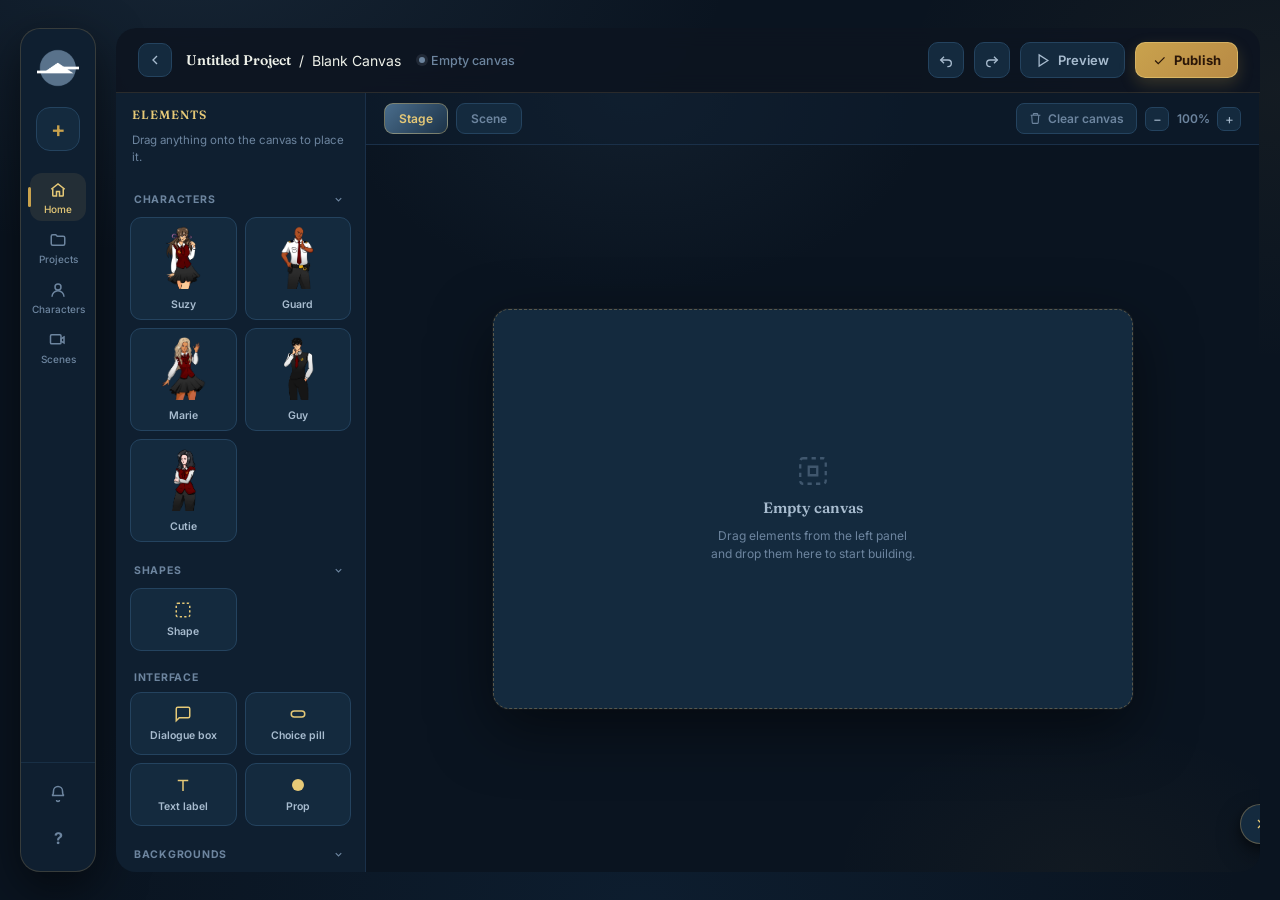
==== commit 02050548: "kuan jel" ====
--- a/blank_workspace.html
+++ b/blank_workspace.html
@@ -7,1493 +7,563 @@
 <link rel="preconnect" href="https://fonts.googleapis.com">
 <link href="https://fonts.googleapis.com/css2?family=Inter:wght@400;500;600;700;800&family=Fraunces:opsz,wght@9..144,500;9..144,600&display=swap" rel="stylesheet">
 <style>
-  /* ---------- reset / base ---------- */
-  * {
-    box-sizing: border-box;
-    margin: 0;
-    padding: 0;
-  }
-  html, body {
-    height: 100%;
-  }
-  body {
-    background: #0a1420;
-    color: #eef1e9;
+  :root{
+    --bg: #0a1420;
+    --panel: #0f1f30;
+    --panel-2: #142a3e;
+    --panel-3: #1a3348;
+    --border: #24435f;
+    --border-soft: #1a3049;
+    --text: #eef1e9;
+    --text-dim: #a8bccf;
+    --text-faint: #6d859f;
+    --accent: #c9a24d;
+    --accent-2: #e6c977;
+    --gold: #c9a24d;
+    --gold-bright: #e6c977;
+    --maroon: #4a6d8c;
+    --maroon-deep: #1c3348;
+    --ok: #4ade9a;
+    --danger: #d9584f;
+    --radius-lg: 18px;
+    --radius-md: 12px;
+    --font-display: 'Fraunces', serif;
+  }
+
+  *{box-sizing:border-box; margin:0; padding:0;}
+  html,body{height:100%;}
+  body{
+    background:
+      radial-gradient(ellipse 900px 500px at 15% -5%, rgba(74,109,140,.18), transparent 60%),
+      radial-gradient(ellipse 700px 500px at 100% 10%, rgba(201,162,77,.05), transparent 55%),
+      radial-gradient(ellipse 1000px 600px at 50% 100%, rgba(20,50,80,.3), transparent 60%),
+      var(--bg);
+    color: var(--text);
     font-family: 'Inter', system-ui, sans-serif;
     -webkit-font-smoothing: antialiased;
-    overflow: hidden;
-  }
-  ::selection {
-    background: rgba(201, 162, 77, .35);
-    color: #fff;
-  }
-  ::-webkit-scrollbar {
-    width: 9px;
-    height: 9px;
-  }
-  ::-webkit-scrollbar-track {
-    background: transparent;
-  }
-  ::-webkit-scrollbar-thumb {
-    background: #1e3c56;
-    border-radius: 8px;
-    border: 2px solid #0a1420;
-  }
-  ::-webkit-scrollbar-thumb:hover {
-    background: #4a6d8c;
-  }
-  a {
-    color: inherit;
-    text-decoration: none;
-  }
-  button {
-    font-family: inherit;
-    cursor: pointer;
-    border: none;
-    background: none;
-  }
-
-  /* ---------- page layout ---------- */
-  .app {
-    display: flex;
-    min-height: 100vh;
-    padding: 20px 24px 24px 24px;
-    gap: 24px;
-    position: relative;
-  }
-
-  /* ---------- SIDEBAR (exactly like homepage) ---------- */
-  #sidebar-container {
+    overflow:hidden;
+  }
+  ::selection{ background: rgba(201,162,77,.35); color:#fff; }
+  ::-webkit-scrollbar{ width:9px; height:9px; }
+  ::-webkit-scrollbar-track{ background: transparent; }
+  ::-webkit-scrollbar-thumb{ background: #1e3c56; border-radius:8px; border:2px solid var(--bg); }
+  ::-webkit-scrollbar-thumb:hover{ background: var(--maroon); }
+  a{color:inherit; text-decoration:none;}
+  button{font-family:inherit; cursor:pointer;}
+  textarea, input, select{font-family:inherit;}
+
+  /* ---------- Shell ---------- */
+  .shell{ display:flex; height:100vh; padding:28px 20px; gap:20px; box-sizing:border-box; }
+  @media (max-width: 768px){
+    .shell{ flex-direction:column; height:auto; min-height:100vh; padding:12px; gap:12px; }
+    #sidebar-container{ width:100%; display:flex; justify-content:center; }
+    .sidebar{
+      width:100%; max-width:460px; height:auto; min-height:unset;
+      flex-direction:row; flex-wrap:wrap; align-items:center;
+      padding:12px 16px; border-radius:16px; gap:4px 0;
+    }
+    .sidebar-logo{ margin-bottom:0; margin-right:12px; width:36px; height:36px; }
+    .sidebar-create{ margin-bottom:0; margin-right:8px; width:36px; height:36px; font-size:18px; }
+    .sidebar-nav{ flex-direction:row; flex:1; justify-content:flex-start; gap:0; padding:0; flex-wrap:wrap; }
+    .nav-item{ width:auto; padding:6px 10px; flex-direction:row; gap:5px; font-size:11px; }
+    .nav-item svg{ width:16px; height:16px; }
+    .nav-item.active::before{ display:none; }
+    .sidebar-bottom{
+      flex-direction:row; border-top:none; padding-top:0; margin-top:0; width:auto; gap:4px;
+      border-left: 1px solid rgba(36,67,95,.35); padding-left:10px;
+    }
+    .bell-btn, .help-btn{ width:34px; height:34px; }
+    .workspace{ flex:1; height:auto; min-height:70vh; width:100%; }
+  }
+  @media (max-width: 480px){
+    .sidebar{ justify-content:center; gap:6px 0; padding:10px 12px; }
+    .nav-item{ font-size:10px; padding:4px 8px; }
+    .nav-item span{ display:none; }
+  }
+  #sidebar-container{ flex-shrink:0; }
+
+  /* ---------- Left icon sidebar (floating rounded card, matches Templates page) ---------- */
+  .sidebar{
+    width:76px; flex-shrink:0;
+    background: var(--panel);
+    border: 1px solid rgba(212,175,106,.20);
+    border-radius: 20px;
+    padding: 18px 0 14px;
+    display:flex; flex-direction:column; align-items:center;
+    box-shadow: 0 16px 48px rgba(0,0,0,.55);
+    height: 100%;
+  }
+  .sidebar-logo{
+    width:42px; height:42px;
+    display:flex; align-items:center; justify-content:center;
+    overflow:hidden; background:transparent; border:none; box-shadow:none; border-radius:0;
+    margin-bottom: 18px; flex-shrink:0;
+  }
+  .sidebar-logo img{ width:100%; height:100%; object-fit:contain; display:block; }
+  .logo-placeholder{ font-family: var(--font-display); font-weight:700; font-size:18px; color: var(--gold); letter-spacing:-.5px; }
+
+  .sidebar-create{
+    width:44px; height:44px; border-radius:14px;
+    background: var(--panel-2); border:1px solid var(--border); color: var(--gold);
+    display:flex; align-items:center; justify-content:center;
+    font-size:22px; font-weight:600; margin-bottom: 22px; flex-shrink:0;
+    position:relative;
+    transition: transform .15s ease, background .15s ease, border-color .15s ease;
+  }
+  .sidebar-create:hover{ background:#1c3a52; border-color: var(--accent); transform: translateY(-1px); }
+
+  .create-menu{
+    display: none;
+    position: absolute;
+    top: 0;
+    left: calc(100% + 10px);
+    width: 210px;
+    background: var(--panel);
+    border: 1px solid rgba(212,175,106,.25);
+    border-radius: 12px;
+    box-shadow: 0 16px 40px rgba(0,0,0,.5);
+    padding: 6px;
+    z-index: 100;
+  }
+  .create-menu.open{ display:block; }
+  .create-menu-item{
+    display:block; width:100%; text-align:left; padding: 10px 12px;
+    border:none; background:none; cursor:pointer; border-radius:8px;
+    font-size:13.5px; font-weight:600; color: var(--text-dim);
+    transition: background .15s ease, color .15s ease;
+  }
+  .create-menu-item:hover{ background: var(--panel-2); color: var(--gold-bright); }
+
+  .sidebar-nav{ display:flex; flex-direction:column; gap:2px; width:100%; align-items:center; flex:1; padding:0 4px; }
+  .nav-item{
+    width:56px; display:flex; flex-direction:column; align-items:center; gap:4px;
+    padding: 8px 0 6px; border-radius: 12px;
+    color: var(--text-faint); font-size:10px; font-weight:500;
+    transition: color .15s ease, background .15s ease; position:relative;
+    background:none; border:none; text-align:center;
+  }
+  .nav-item svg{ width:18px; height:18px; flex-shrink:0; }
+  .nav-item:hover{ color: var(--text-dim); }
+  .nav-item.active{ color: var(--gold-bright); background: rgba(212,175,106,.10); }
+  .nav-item.active::before{
+    content:""; position:absolute; left:-2px; top:50%; transform:translateY(-50%);
+    width:3px; height:20px; border-radius:3px; background: var(--gold);
+  }
+
+  .sidebar-bottom{
+    display:flex; flex-direction:column; align-items:center; gap:6px;
+    margin-top:auto; padding-top:12px; width:100%;
+    border-top: 1px solid rgba(36,67,95,.45);
+  }
+  .bell-btn, .help-btn{
+    width:38px; height:38px; border-radius:12px;
+    background:none; border:none; color: var(--text-faint);
+    display:flex; align-items:center; justify-content:center; position:relative;
+    font-size:16px; font-weight:700; transition: all .15s ease;
+  }
+  .bell-btn svg{ width:18px; height:18px; }
+  .bell-btn:hover, .help-btn:hover{ color: var(--gold-bright); background: rgba(212,175,106,.08); }
+  .bell-dot{
+    position:absolute; top:6px; right:6px; width:8px; height:8px; border-radius:50%;
+    background: var(--danger); border: 2px solid var(--panel); display:none;
+  }
+  .bell-btn.has-unread .bell-dot{ display:block; }
+
+  /* ---------- Workspace column ---------- */
+  .workspace{ display:flex; flex-direction:column; flex:1; height:100%; min-width:0; min-height:0; border-radius:20px; overflow:hidden; }
+  .wtop{
+    display:flex; align-items:center; gap:14px; padding: 14px 22px;
+    background: rgba(13,20,32,.85); backdrop-filter: blur(10px);
+    border-bottom: 1px solid rgba(212,175,106,.15); flex-shrink:0;
+  }
+  .back-btn{
+    width:34px; height:34px; border-radius:10px;
+    display:flex; align-items:center; justify-content:center;
+    color: var(--text-dim); background: var(--panel-2); border:1px solid var(--border);
+    transition: all .15s ease;
+  }
+  .back-btn:hover{ color:var(--gold-bright); border-color: var(--gold); }
+  .back-btn svg{ width:16px; height:16px; }
+  .breadcrumb{ display:flex; align-items:center; gap:8px; font-size:14px; min-width:0; }
+  .breadcrumb .story-name{ font-family: var(--font-display); font-weight:600; color:var(--text); white-space:nowrap; }
+  .breadcrumb .story-name[contenteditable]{ outline:none; border-bottom:1px dashed transparent; }
+  .breadcrumb .story-name[contenteditable]:hover{ border-bottom-color: var(--border); }
+  .breadcrumb .story-name[contenteditable]:focus{ border-bottom-color: var(--gold); }
+  .badge-mini{
+    font-size:10px; font-weight:700; letter-spacing:.05em; text-transform:uppercase;
+    padding:3px 8px; border-radius:4px;
+    background: rgba(201,162,77,.15); color: var(--gold-bright);
+    border:1px solid rgba(201,162,77,.4); font-family: var(--font-display); flex-shrink:0;
+  }
+  .save-status{ display:flex; align-items:center; gap:6px; font-size:12.5px; color: var(--text-faint); font-weight:500; margin-left:4px; flex-shrink:0; }
+  .save-status .dot{ width:6px; height:6px; border-radius:50%; background: var(--text-faint); box-shadow:0 0 0 3px rgba(168,188,207,.12); }
+  .save-status.saved .dot{ background: var(--ok); box-shadow:0 0 0 3px rgba(74,222,154,.15); }
+  .wtop-actions{ margin-left:auto; display:flex; align-items:center; gap:10px; }
+  .icon-btn{
+    width:36px; height:36px; border-radius:10px;
+    display:flex; align-items:center; justify-content:center;
+    color: var(--text-dim); background: var(--panel-2); border:1px solid var(--border);
+    transition: all .15s ease;
+  }
+  .icon-btn:hover{ color:var(--gold-bright); border-color: var(--gold); }
+  .icon-btn svg{ width:16px; height:16px; }
+  .btn-ghost{
+    display:flex; align-items:center; gap:7px; padding: 9px 15px; border-radius: 10px;
+    background: var(--panel-2); border:1px solid var(--border); color: var(--text-dim);
+    font-size:13px; font-weight:600; transition: all .15s ease;
+  }
+  .btn-ghost:hover{ color:var(--gold-bright); border-color: var(--gold); }
+  .btn-ghost svg{ width:15px; height:15px; }
+  .btn-primary-sm{
+    display:flex; align-items:center; gap:7px; padding: 9px 16px; border-radius: 10px;
+    background: linear-gradient(135deg, var(--gold), #b88a45);
+    border: 1px solid rgba(230,201,119,.6); color:#2a1608; font-size:13px; font-weight:700;
+    box-shadow: 0 6px 16px rgba(201,162,77,.22); transition: transform .15s ease, box-shadow .15s ease;
+  }
+  .btn-primary-sm:hover{ transform: translateY(-1px); box-shadow: 0 8px 20px rgba(212,175,106,.34); }
+  .btn-primary-sm svg{ width:15px; height:15px; }
+
+  /* Main 3-col editor body */
+  .editor-body{ display:flex; flex:1; min-height:0; position:relative; }
+  .elements-panel, .scene-panel{ flex: 0 0 250px; width:250px; }
+  @media (max-width: 1200px){ .elements-panel, .scene-panel{ flex-basis:220px; width:220px; } }
+  @media (max-width: 980px){ .editor-body{ flex-direction:column; } .elements-panel{ display:none; } }
+
+  /* ---------- Elements panel ---------- */
+  .elements-panel{ border-right: 1px solid var(--border-soft); background: var(--panel); display:flex; flex-direction:column; min-height:0; }
+  .panel-head{ padding: 14px 16px 10px; display:flex; align-items:center; justify-content:space-between; gap:8px; }
+  .panel-head h3{
+    font-family: var(--font-display); font-size:12px; font-weight:600; letter-spacing:.08em; text-transform:uppercase; color: var(--gold-bright);
+  }
+  .panel-sub{ padding: 0 16px 10px; font-size:11.5px; color: var(--text-faint); line-height:1.5; }
+
+  .elements-scroll{ flex:1; min-height:0; overflow-y:auto; padding-bottom:14px; }
+
+  .el-group{ padding: 4px 14px 6px; }
+  .el-group-title{
+    display:flex; align-items:center; justify-content:space-between; gap:6px;
+    font-size:10.5px; font-weight:700; letter-spacing:.07em; text-transform:uppercase; color: var(--text-faint);
+    margin: 10px 4px 8px; cursor:pointer; user-select:none;
+  }
+  .el-group-title:hover{ color: var(--text-dim); }
+  .group-toggle{
+    width:18px; height:18px; flex-shrink:0; background:none; border:none; padding:0;
+    display:flex; align-items:center; justify-content:center; color: inherit;
+    transition: transform .18s ease, color .15s ease;
+  }
+  .group-toggle svg{ width:11px; height:11px; }
+  .group-toggle.collapsed{ transform: rotate(-90deg); }
+  .el-grid{ display:grid; grid-template-columns: 1fr 1fr; gap:8px; overflow:hidden; }
+  .el-grid.collapsed, .bg-swatch-list.collapsed{ display:none; }
+  .el-card{
+    display:flex; flex-direction:column; align-items:center; justify-content:center; gap:6px;
+    background: var(--panel-2); border:1px solid var(--border); border-radius: 11px;
+    padding: 12px 6px; cursor:grab; user-select:none;
+    transition: border-color .15s ease, background .15s ease, transform .1s ease;
+  }
+  .el-card:hover{ border-color: var(--gold); background:#1c3a52; }
+  .el-card:active{ cursor:grabbing; transform: scale(.97); }
+  .el-card svg{ width:18px; height:18px; color: var(--gold-bright); }
+  .el-card span{ font-size:10.5px; font-weight:600; color: var(--text-dim); text-align:center; }
+  .el-card.dragging{ opacity:.4; }
+
+  .bg-swatch-list{ display:grid; grid-template-columns: 1fr 1fr; gap:8px; overflow:hidden; }
+  .bg-swatch{
+    height:44px; border-radius:9px; cursor:grab; position:relative; overflow:hidden;
+    border: 1px solid var(--border); transition: border-color .15s ease, transform .1s ease;
+    background-color: var(--panel-2); background-size:cover; background-position:center;
+  }
+  .bg-swatch:hover{ border-color: var(--gold); }
+  .bg-swatch:active{ cursor:grabbing; transform: scale(.97); }
+  .bg-swatch span{
+    position:absolute; left:6px; bottom:5px; font-size:9.5px; font-weight:700; color:#fff;
+    text-shadow: 0 1px 3px rgba(0,0,0,.6);
+  }
+  .bg-swatch.bg-missing{ border-style:dashed; border-color: var(--danger); }
+  .bg-swatch.bg-missing::after{
+    content:"⚠ image not found"; position:absolute; top:4px; left:6px; right:6px;
+    font-size:8px; font-weight:700; color:#ffb0a8; letter-spacing:.02em;
+  }
+  .thumb.img-missing{ background: var(--panel-3); border-radius:8px; position:relative; }
+  .thumb.img-missing img{ display:none; }
+  .thumb.img-missing::after{ content:"no image"; font-size:9px; color: var(--text-faint); }
+
+  /* ---------- Scene panel (Scene mode) ---------- */
+  .scene-panel{ border-right: 1px solid var(--border-soft); background: var(--panel); display:flex; flex-direction:column; min-height:0; }
+  .scene-panel-head h3{ flex:1; text-align:center; }
+  .panel-back-btn{
+    width:24px; height:24px; border-radius:7px; flex-shrink:0;
+    display:flex; align-items:center; justify-content:center;
+    background: var(--panel-2); border:1px solid var(--border); color: var(--text-dim);
+    transition: all .15s ease;
+  }
+  .panel-back-btn:hover{ color:var(--gold-bright); border-color: var(--gold); }
+  .panel-back-btn svg{ width:12px; height:12px; }
+  .add-scene-btn{
+    width:24px; height:24px; border-radius:7px;
+    display:flex; align-items:center; justify-content:center;
+    background: var(--panel-2); border:1px solid var(--border); color: var(--gold);
+    font-size:14px; font-weight:700; transition: all .15s ease;
+  }
+  .add-scene-btn:hover{ border-color: var(--gold); background:#1c3a52; }
+  .scene-search{
+    margin: 12px 16px; display:flex; align-items:center; gap:8px;
+    background: var(--panel-2); border:1px solid var(--border); border-radius:9px; padding: 8px 11px;
+    transition: border-color .15s ease;
+  }
+  .scene-search:hover{ border-color: var(--gold); }
+  .scene-search svg{ width:13px; height:13px; color: var(--text-faint); flex-shrink:0; }
+  .scene-search input{ background:none; border:none; outline:none; color:var(--text); font-size:12.5px; width:100%; }
+  .scene-search input::placeholder{ color: var(--text-faint); }
+  .scene-list{ overflow-y:auto; padding: 0 10px 16px; flex:1; }
+  .scene-list-empty{
+    display:flex; flex-direction:column; align-items:center; justify-content:center; gap:10px;
+    text-align:center; color: var(--text-faint); padding: 30px 22px; height:100%;
+  }
+  .scene-list-empty svg{ width:28px; height:28px; opacity:.5; }
+  .scene-list-empty .t1{ font-family: var(--font-display); font-size:13.5px; font-weight:600; color: var(--text-dim); }
+  .scene-list-empty .t2{ font-size:11.5px; line-height:1.5; }
+
+  /* ---------- Canvas mode buttons ---------- */
+  .mode-btn-group{ display:flex; align-items:center; gap:8px; }
+  .mode-btn{
+    padding: 7px 14px; border-radius:9px; border:1px solid var(--border);
+    background: var(--panel-2); color: var(--text-faint); font-size:12px; font-weight:600;
+    transition: all .15s ease;
+  }
+  .mode-btn:hover{ color: var(--text-dim); border-color: var(--accent); }
+  .mode-btn.active{
+    background: linear-gradient(135deg, var(--maroon), var(--maroon-deep));
+    color: var(--gold-bright); border-color: rgba(230,201,119,.4);
+  }
+
+  /* ---------- Canvas / stage ---------- */
+  .canvas-wrap{
+    display:flex; flex-direction:column; flex:1 1 auto; min-width:0; min-height:0;
+    background:
+      radial-gradient(ellipse 600px 400px at 30% 0%, rgba(74,109,140,.12), transparent 50%),
+      radial-gradient(ellipse 500px 300px at 80% 100%, rgba(201,162,77,.04), transparent 50%),
+      var(--bg);
+    position:relative;
+  }
+  .canvas-toolbar{
+    display:flex; align-items:center; gap:8px; padding: 10px 18px;
+    border-bottom: 1px solid var(--border-soft); background: rgba(15,31,48,.5); flex-shrink:0;
+  }
+  .seg{ display:flex; background: var(--panel-2); border:1px solid var(--border); border-radius:9px; padding:2px; }
+  .seg button{ padding: 6px 12px; border-radius:7px; border:none; background:none; color: var(--text-faint); font-size:12px; font-weight:600; transition: all .15s ease; }
+  .seg button.active{ background: linear-gradient(135deg, var(--maroon), var(--maroon-deep)); color: var(--gold-bright); border: 1px solid rgba(230,201,119,.3); }
+  .canvas-toolbar .spacer{ flex:1; }
+  .clear-btn{
+    display:flex; align-items:center; gap:6px; padding: 7px 12px; border-radius:8px;
+    background: var(--panel-2); border:1px solid var(--border); color: var(--text-faint); font-size:12px; font-weight:600;
+    transition: all .15s ease;
+  }
+  .clear-btn:hover{ color:#ffb0a8; border-color: var(--danger); }
+  .clear-btn svg{ width:13px; height:13px; }
+  .zoom-ctrl{ display:flex; align-items:center; gap:6px; font-size:12px; color: var(--text-faint); font-weight:600; }
+  .zoom-ctrl button{
+    width:24px; height:24px; border-radius:7px; background:var(--panel-2); border:1px solid var(--border);
+    color: var(--text-dim); display:flex; align-items:center; justify-content:center; transition: all .15s ease;
+  }
+  .zoom-ctrl button:hover{ border-color: var(--gold); color: var(--gold-bright); }
+  .zoom-ctrl span{ width:36px; text-align:center; }
+
+  .stage-scroll{ flex:1; overflow:auto; display:flex; align-items:center; justify-content:center; padding: 26px; min-height:0; }
+
+  .stage{
+    width: 640px; height: 400px;
+    border-radius: 16px;
+    position:relative;
+    overflow:hidden;
+    border: 1px dashed rgba(212,175,106,.35);
+    box-shadow: 0 20px 60px rgba(0,0,0,.5), 0 0 0 1px rgba(212,175,106,.06);
+    flex-shrink:0;
+    background: var(--panel-2);
+    transition: background .2s ease, border-color .15s ease, transform .12s ease;
+  }
+  .stage.drag-over{ border-color: var(--gold-bright); box-shadow: 0 20px 60px rgba(0,0,0,.5), 0 0 0 3px rgba(201,162,77,.25); }
+
+  .stage-empty{
+    position:absolute; inset:0; display:flex; flex-direction:column; align-items:center; justify-content:center; gap:10px;
+    color: var(--text-faint); text-align:center; padding: 0 40px; pointer-events:none;
+  }
+  .stage-empty svg{ width:34px; height:34px; opacity:.5; }
+  .stage-empty .t1{ font-family: var(--font-display); font-size:15px; font-weight:600; color: var(--text-dim); }
+  .stage-empty .t2{ font-size:12px; line-height:1.5; }
+
+  /* placed elements */
+  .placed{
+    position:absolute; cursor:grab; touch-action:none;
+  }
+  .placed:active{ cursor:grabbing; }
+  .placed.selected .placed-shell{ outline: 2px solid var(--gold-bright); outline-offset:3px; }
+  .placed-del{
+    position:absolute; top:-11px; right:-11px; width:20px; height:20px; border-radius:50%;
+    background: var(--maroon); border: 1px solid rgba(230,201,119,.5); color:#fff;
+    display:none; align-items:center; justify-content:center; z-index:5;
+  }
+  .placed-del svg{ width:10px; height:10px; }
+  .placed.selected .placed-del{ display:flex; }
+
+  .p-sprite .placed-shell{
+    width: 110px; height: 200px; border-radius: 10px 10px 0 0;
+    display:flex; align-items:flex-end; justify-content:center; padding-bottom:8px;
+    font-size:11px; font-weight:700; color: rgba(255,255,255,.9);
+    text-shadow: 0 1px 3px rgba(0,0,0,.5);
+    border: 1px dashed rgba(255,255,255,.3);
+  }
+  .p-sprite.has-img .placed-shell{
+    width: auto; height: 220px; border:none; background:none !important; padding:0;
+    align-items:flex-end; justify-content:center; filter: drop-shadow(0 6px 10px rgba(0,0,0,.45));
+  }
+  .p-sprite.has-img .placed-shell img{
+    height:100%; width:auto; display:block; pointer-events:none; user-select:none;
+  }
+  .char-card{ padding: 8px 6px 8px; }
+  .char-card .thumb{
+    width:100%; height:64px; display:flex; align-items:center; justify-content:center; overflow:hidden;
+  }
+  .char-card .thumb img{ height:100%; width:auto; object-fit:contain; pointer-events:none; }
+  .char-card span{ margin-top:2px; }
+  .p-dialogue .placed-shell{
+    width: 420px; min-height:70px;
+    background: rgba(10,20,32,.9); backdrop-filter: blur(6px);
+    border: 1px solid rgba(212,175,106,.25); border-radius: 12px; padding: 12px 16px 14px;
+  }
+  .p-dialogue .sp-chip{
+    display:inline-flex; align-items:center; gap:6px;
+    background: linear-gradient(135deg, var(--maroon), var(--maroon-deep)); color: var(--gold-bright);
+    font-size:11px; font-weight:700; padding: 4px 10px; border-radius: 8px 8px 0 0;
+    margin: -12px 0 8px -16px; border: 1px solid rgba(230,201,119,.4); font-family: var(--font-display);
+    display:inline-block; min-width: 40px;
+  }
+  .p-dialogue .txt{ font-size: 13px; line-height:1.5; color: rgba(255,255,255,.92); outline:none; min-height:20px; }
+  .p-choice .placed-shell{
+    background: rgba(201,162,77,.14); border:1px solid rgba(201,162,77,.4); color: var(--gold-bright);
+    font-size: 12.5px; font-weight:600; padding: 9px 14px; border-radius: 9px; outline:none; white-space:nowrap;
+  }
+  .p-text .placed-shell{
+    font-size: 15px; font-weight:600; color: var(--text); outline:none; min-width:30px; padding:2px 4px;
+  }
+  .p-prop .placed-shell{
+    width:64px; height:64px; border-radius:50%;
+    background: radial-gradient(circle, #ffe9b0, #f0c25c 70%, transparent 75%); opacity:.9;
+  }
+  .p-box .placed-shell{
+    width:120px; height:80px; border-radius:10px; border: 1px dashed rgba(255,255,255,.35);
+    background: rgba(255,255,255,.06);
+  }
+
+  /* ---------- Inspector ---------- */
+  .inspector{
+    flex: 0 0 300px; width:300px; box-sizing:border-box;
+    display:flex; flex-direction:column; min-height:0;
+    transition: flex-basis .3s cubic-bezier(.4,0,.2,1), width .3s cubic-bezier(.4,0,.2,1), border-color .2s ease;
+    position:relative;
+    border-left: 1px solid var(--border-soft);
+  }
+  @media (max-width: 1200px){ .inspector{ flex-basis:260px; width:260px; } }
+  .inspector.collapsed{ flex-basis: 0; width: 0; border-left-color: transparent; }
+  .insp-inner{
+    width:300px; min-width:300px; height:100%; background: var(--panel);
+    display:flex; flex-direction:column; min-height:0; overflow:hidden;
+    transition: opacity .2s ease;
+  }
+  @media (max-width: 1200px){ .insp-inner{ width:260px; min-width:260px; } }
+  .inspector.collapsed .insp-inner{ opacity:0; pointer-events:none; }
+  .insp-head{ padding: 15px 18px 12px; border-bottom: 1px solid var(--border-soft); flex-shrink:0; }
+  .insp-head h3{ font-family: var(--font-display); font-size:12px; font-weight:600; letter-spacing:.08em; text-transform:uppercase; color: var(--gold-bright); }
+  .insp-body{ padding: 16px 18px 30px; overflow-y:auto; flex:1; }
+
+  .insp-tabs{ display:flex; border-bottom: 1px solid var(--border-soft); flex-shrink:0; }
+  .insp-tab{
+    flex:1; text-align:center; padding: 13px 4px;
+    font-size:12px; font-weight:700; color: var(--text-faint);
+    border-bottom: 2px solid transparent; transition: color .15s ease;
+    font-family: var(--font-display); letter-spacing: .02em; background:none; border-top:none; border-left:none; border-right:none;
+  }
+  .insp-tab.active{ color: var(--gold-bright); border-color: var(--gold); }
+  .insp-tab:hover{ color: var(--text-dim); }
+  .insp-panel-empty{ color: var(--text-faint); font-size:12.5px; line-height:1.6; text-align:center; padding: 30px 6px; }
+  .insp-panel-empty svg{ width:24px; height:24px; opacity:.5; margin-bottom:10px; }
+
+  .insp-empty{ color: var(--text-faint); font-size:12.5px; line-height:1.6; padding-top: 6px; }
+
+  .insp-section + .insp-section{ margin-top: 20px; }
+  .insp-label{
+    font-family: var(--font-display); font-size: 11px; font-weight:600; letter-spacing: .06em;
+    color: var(--gold-bright); text-transform: uppercase; margin-bottom:10px; display:block;
+  }
+  .field{ margin-bottom: 4px; }
+  .field input[type="text"], .field textarea, .field select{
+    width:100%; background: var(--panel-2); border:1px solid var(--border); border-radius:9px;
+    padding: 9px 11px; color: var(--text); font-size:13px; outline:none; transition: border-color .15s ease;
+  }
+  .field input[type="text"]:focus, .field textarea:focus, .field select:focus{ border-color: var(--gold); }
+  .field textarea{ resize:vertical; min-height:64px; line-height:1.5; }
+
+  .swatch-row{ display:flex; gap:8px; flex-wrap:wrap; }
+  .swatch{
+    width:26px; height:26px; border-radius:50%; border:2px solid transparent; cursor:pointer;
+    transition: border-color .15s ease, transform .1s ease;
+  }
+  .swatch:hover{ transform: scale(1.08); }
+  .swatch.selected{ border-color: var(--gold-bright); }
+
+  .del-full-btn{
+    display:flex; align-items:center; justify-content:center; gap:7px; width:100%;
+    padding: 10px; border-radius: 10px; margin-top: 22px;
+    background: rgba(217,88,79,.12); border:1px solid rgba(217,88,79,.4); color:#ff9d95;
+    font-size:12.5px; font-weight:700; transition: background .15s ease;
+  }
+  .del-full-btn:hover{ background: rgba(217,88,79,.2); }
+  .del-full-btn svg{ width:14px; height:14px; }
+
+  .pos-readout{ font-size:11px; color: var(--text-faint); margin-top:8px; }
+
+  /* ---------- Floating inspector toggle ---------- */
+  /* Lives inside .inspector (which has overflow:visible) so it always sits
+     exactly on the panel's own left edge and rides along as the panel's
+     real width animates open/closed. */
+  .insp-toggle{
+    position:absolute;
+    bottom: 28px;
+    left: 0;
+    transform: translate(-50%, 0);
+    width: 40px; height: 40px;
+    border-radius: 50%;
+    background: var(--panel-2);
+    border: 1px solid rgba(212,175,106,.35);
+    color: var(--gold-bright);
+    display:flex; align-items:center; justify-content:center;
+    z-index: 20;
+    box-shadow: 0 10px 24px rgba(0,0,0,.4), 0 4px 10px rgba(0,0,0,.35);
+    transition: transform .15s ease, box-shadow .15s ease, border-color .15s ease, background .15s ease;
     flex-shrink: 0;
-    z-index: 50;
-  }
-  .sidebar {
-    width: 76px;
-    background: #0f1f30;
-    border: 1px solid rgba(212, 175, 106, .20);
-    border-radius: 20px;
-    padding: 18px 0 14px 0;
-    display: flex;
-    flex-direction: column;
-    align-items: center;
-    box-shadow: 0 16px 48px rgba(0, 0, 0, .55);
-    backdrop-filter: blur(4px);
-    height: calc(100vh - 48px);
-    min-height: 460px;
-    position: sticky;
-    top: 20px;
-    transition: transform .25s ease, opacity .25s ease;
-  }
-  .sidebar-logo {
-    width: 42px;
-    height: 42px;
-    display: flex;
-    align-items: center;
-    justify-content: center;
-    overflow: hidden;
-    background: transparent;
-    border: none;
-    box-shadow: none;
-    border-radius: 0;
-    margin-bottom: 18px;
-    flex-shrink: 0;
-  }
-  .sidebar-logo img {
-    width: 100%;
-    height: 100%;
-    object-fit: contain;
-    display: block;
-  }
-  .sidebar-logo .logo-placeholder {
-    font-size: 18px;
-    font-weight: 700;
-    color: #c9a24d;
-    letter-spacing: -.5px;
-  }
-  .sidebar-create {
-    width: 44px;
-    height: 44px;
-    border-radius: 14px;
-    background: #142a3e;
-    border: 1px solid #24435f;
-    color: #c9a24d;
-    font-size: 22px;
-    font-weight: 600;
-    display: flex;
-    align-items: center;
-    justify-content: center;
-    margin-bottom: 22px;
-    transition: background .15s ease, border-color .15s ease, transform .15s ease;
-    flex-shrink: 0;
-  }
-  .sidebar-create:hover {
-    background: #1c3a52;
-    border-color: #c9a24d;
-    transform: translateY(-1px);
-  }
-  .sidebar-nav {
-    display: flex;
-    flex-direction: column;
-    gap: 2px;
-    width: 100%;
-    align-items: center;
-    flex: 1;
-    padding: 0 4px;
-  }
-  .sidebar-nav .nav-item {
-    width: 56px;
-    display: flex;
-    flex-direction: column;
-    align-items: center;
-    gap: 4px;
-    padding: 8px 0 6px;
-    border-radius: 12px;
-    color: #6d859f;
-    font-size: 10px;
-    font-weight: 500;
-    transition: color .15s ease, background .15s ease;
-    position: relative;
-    border: none;
-    background: none;
-    text-align: center;
-  }
-  .sidebar-nav .nav-item svg {
-    width: 18px;
-    height: 18px;
-    flex-shrink: 0;
-  }
-  .sidebar-nav .nav-item:hover {
-    color: #a8bccf;
-  }
-  .sidebar-nav .nav-item.active {
-    color: #e6c977;
-    background: rgba(212, 175, 106, .10);
-  }
-  .sidebar-nav .nav-item.active::before {
-    content: "";
-    position: absolute;
-    left: -2px;
-    top: 50%;
-    transform: translateY(-50%);
-    width: 3px;
-    height: 20px;
-    border-radius: 3px;
-    background: #c9a24d;
-  }
-  .sidebar-bottom {
-    display: flex;
-    flex-direction: column;
-    align-items: center;
-    gap: 6px;
-    margin-top: auto;
-    padding-top: 12px;
-    width: 100%;
-    border-top: 1px solid rgba(36, 67, 95, .45);
-  }
-  .sidebar-bottom .bell-btn {
-    position: relative;
-    width: 38px;
-    height: 38px;
-    border-radius: 12px;
-    display: flex;
-    align-items: center;
-    justify-content: center;
-    color: #6d859f;
-    transition: color .15s ease, background .15s ease;
-    background: none;
-    border: none;
-  }
-  .sidebar-bottom .bell-btn:hover {
-    color: #e6c977;
-    background: rgba(212, 175, 106, .08);
-  }
-  .sidebar-bottom .bell-btn svg {
-    width: 18px;
-    height: 18px;
-  }
-  .sidebar-bottom .bell-dot {
-    position: absolute;
-    top: 6px;
-    right: 6px;
-    width: 8px;
-    height: 8px;
-    border-radius: 50%;
-    background: #a9364a;
-    border: 2px solid #0f1f30;
-    display: none;
-  }
-  .sidebar-bottom .bell-btn.has-unread .bell-dot {
-    display: block;
-  }
-  .sidebar-bottom .help-btn {
-    width: 38px;
-    height: 38px;
-    border-radius: 12px;
-    display: flex;
-    align-items: center;
-    justify-content: center;
-    color: #6d859f;
-    font-weight: 700;
-    font-size: 16px;
-    transition: color .15s ease, background .15s ease;
-    background: none;
-    border: none;
-  }
-  .sidebar-bottom .help-btn:hover {
-    color: #e6c977;
-    background: rgba(212, 175, 106, .08);
-  }
-
-  /* ---------- NOTIFICATION POPOVER ---------- */
-  .notif-pop {
-    position: fixed;
-    bottom: 110px;
-    left: 50%;
-    transform: translateX(-50%);
-    width: 360px;
-    max-height: 400px;
-    overflow-y: auto;
-    background: #0f1f30;
-    border: 1px solid rgba(212, 175, 106, .25);
-    border-radius: 14px;
-    box-shadow: 0 20px 56px rgba(0, 0, 0, .6);
-    z-index: 70;
-    display: none;
-  }
-  .notif-pop.open {
-    display: block;
-  }
-  .notif-head {
-    display: flex;
-    align-items: center;
-    justify-content: space-between;
-    padding: 14px 16px;
-    border-bottom: 1px solid #1a3049;
-    font-size: 13.5px;
-    font-weight: 700;
-    color: #eef1e9;
-  }
-  .notif-head .clear {
-    font-size: 12px;
-    font-weight: 600;
-    color: #c9a24d;
-    background: none;
-    border: none;
-  }
-  .notif-item {
-    display: flex;
-    gap: 10px;
-    align-items: flex-start;
-    padding: 12px 16px;
-    border-bottom: 1px solid #1a3049;
-  }
-  .notif-item:last-child {
-    border-bottom: none;
-  }
-  .notif-item .ic {
-    width: 30px;
-    height: 30px;
-    border-radius: 9px;
-    flex-shrink: 0;
-    display: flex;
-    align-items: center;
-    justify-content: center;
-    background: rgba(212, 175, 106, .12);
-    color: #c9a24d;
-    font-size: 14px;
-  }
-  .notif-item .txt {
-    font-size: 13px;
-    color: #a8bccf;
-    line-height: 1.4;
-  }
-  .notif-item.unread .txt {
-    color: #eef1e9;
-  }
-  .notif-item .when {
-    font-size: 11px;
-    color: #6d859f;
-    margin-top: 3px;
-  }
-  .notif-empty {
-    padding: 36px 16px;
-    text-align: center;
-    color: #6d859f;
-    font-size: 13px;
-  }
-
-  /* ---------- workspace content ---------- */
-  .workspace-wrap {
-    flex: 1;
-    min-width: 0;
-    display: flex;
-    flex-direction: column;
-    background: rgba(13,20,32,.4);
-    border-radius: 20px;
-    overflow: hidden;
-    border: 1px solid rgba(212,175,106,.08);
-  }
-
-  .wtop {
-    display: flex;
-    align-items: center;
-    gap: 14px;
-    padding: 14px 22px;
-    background: rgba(13,20,32,.85);
-    backdrop-filter: blur(10px);
-    border-bottom: 1px solid rgba(212,175,106,.15);
-    flex-shrink: 0;
-  }
-  .back-btn {
-    width: 34px;
-    height: 34px;
-    border-radius: 10px;
-    display: flex;
-    align-items: center;
-    justify-content: center;
-    color: #a8bccf;
-    background: #142a3e;
-    border: 1px solid #24435f;
-    transition: all .15s ease;
-  }
-  .back-btn:hover {
-    color: #e6c977;
-    border-color: #c9a24d;
-  }
-  .back-btn svg {
-    width: 16px;
-    height: 16px;
-  }
-  .breadcrumb {
-    display: flex;
-    align-items: center;
-    gap: 8px;
-    font-size: 14px;
-    min-width: 0;
-  }
-  .breadcrumb .story-name {
-    font-family: 'Fraunces', serif;
-    font-weight: 600;
-    color: #eef1e9;
-    white-space: nowrap;
-  }
-  .breadcrumb .story-name[contenteditable] {
-    outline: none;
-    border-bottom: 1px dashed transparent;
-  }
-  .breadcrumb .story-name[contenteditable]:hover {
-    border-bottom-color: #24435f;
-  }
-  .breadcrumb .story-name[contenteditable]:focus {
-    border-bottom-color: #c9a24d;
-  }
-  .badge-mini {
-    font-size: 10px;
-    font-weight: 700;
-    letter-spacing: .05em;
-    text-transform: uppercase;
-    padding: 3px 8px;
-    border-radius: 4px;
-    background: rgba(201, 162, 77, .15);
-    color: #e6c977;
-    border: 1px solid rgba(201, 162, 77, .4);
-    font-family: 'Fraunces', serif;
-    flex-shrink: 0;
-  }
-  .save-status {
-    display: flex;
-    align-items: center;
-    gap: 6px;
-    font-size: 12.5px;
-    color: #6d859f;
-    font-weight: 500;
-    margin-left: 4px;
-    flex-shrink: 0;
-  }
-  .save-status .dot {
-    width: 6px;
-    height: 6px;
-    border-radius: 50%;
-    background: #6d859f;
-    box-shadow: 0 0 0 3px rgba(168, 188, 207, .12);
-  }
-  .save-status.saved .dot {
-    background: #4ade9a;
-    box-shadow: 0 0 0 3px rgba(74, 222, 154, .15);
-  }
-  .wtop-actions {
-    margin-left: auto;
-    display: flex;
-    align-items: center;
-    gap: 10px;
-  }
-  .icon-btn {
-    width: 36px;
-    height: 36px;
-    border-radius: 10px;
-    display: flex;
-    align-items: center;
-    justify-content: center;
-    color: #a8bccf;
-    background: #142a3e;
-    border: 1px solid #24435f;
-    transition: all .15s ease;
-  }
-  .icon-btn:hover {
-    color: #e6c977;
-    border-color: #c9a24d;
-  }
-  .icon-btn svg {
-    width: 16px;
-    height: 16px;
-  }
-  .btn-ghost {
-    display: flex;
-    align-items: center;
-    gap: 7px;
-    padding: 9px 15px;
-    border-radius: 10px;
-    background: #142a3e;
-    border: 1px solid #24435f;
-    color: #a8bccf;
-    font-size: 13px;
-    font-weight: 600;
-    transition: all .15s ease;
-  }
-  .btn-ghost:hover {
-    color: #e6c977;
-    border-color: #c9a24d;
-  }
-  .btn-ghost svg {
-    width: 15px;
-    height: 15px;
-  }
-  .btn-primary-sm {
-    display: flex;
-    align-items: center;
-    gap: 7px;
-    padding: 9px 16px;
-    border-radius: 10px;
-    background: linear-gradient(135deg, #c9a24d, #b88a45);
-    border: 1px solid rgba(230, 201, 119, .6);
-    color: #2a1608;
-    font-size: 13px;
-    font-weight: 700;
-    box-shadow: 0 6px 16px rgba(201, 162, 77, .22);
-    transition: transform .15s ease, box-shadow .15s ease;
-  }
-  .btn-primary-sm:hover {
-    transform: translateY(-1px);
-    box-shadow: 0 8px 20px rgba(212, 175, 106, .34);
-  }
-  .btn-primary-sm svg {
-    width: 15px;
-    height: 15px;
-  }
-
-  .editor-body {
-    display: grid;
-    grid-template-columns: 250px 1fr 300px;
-    flex: 1;
-    min-height: 0;
-  }
-  @media (max-width: 1200px) {
-    .editor-body {
-      grid-template-columns: 220px 1fr 260px;
-    }
-  }
-  @media (max-width: 980px) {
-    .editor-body {
-      grid-template-columns: 1fr;
-    }
-    .elements-panel,
-    .inspector {
-      display: none;
-    }
-  }
-
-  /* ---------- Elements panel ---------- */
-  .elements-panel {
-    border-right: 1px solid #1a3049;
-    background: #0f1f30;
-    display: flex;
-    flex-direction: column;
-    min-height: 0;
-  }
-  .panel-head {
-    padding: 14px 16px 10px;
-    display: flex;
-    align-items: center;
-    justify-content: space-between;
-    gap: 8px;
-  }
-  .panel-head h3 {
-    font-family: 'Fraunces', serif;
-    font-size: 12px;
-    font-weight: 600;
-    letter-spacing: .08em;
-    text-transform: uppercase;
-    color: #e6c977;
-  }
-  .panel-sub {
-    padding: 0 16px 10px;
-    font-size: 11.5px;
-    color: #6d859f;
-    line-height: 1.5;
-  }
-
-  .elements-scroll {
-    flex: 1;
-    min-height: 0;
-    overflow-y: auto;
-    padding-bottom: 14px;
-  }
-
-  .el-group {
-    padding: 4px 14px 6px;
-  }
-  .el-group-title {
-    display: flex;
-    align-items: center;
-    justify-content: space-between;
-    gap: 6px;
-    font-size: 10.5px;
-    font-weight: 700;
-    letter-spacing: .07em;
-    text-transform: uppercase;
-    color: #6d859f;
-    margin: 10px 4px 8px;
-    cursor: pointer;
-    user-select: none;
-  }
-  .el-group-title:hover {
-    color: #a8bccf;
-  }
-  .group-toggle {
-    width: 18px;
-    height: 18px;
-    flex-shrink: 0;
-    background: none;
-    border: none;
-    padding: 0;
-    display: flex;
-    align-items: center;
-    justify-content: center;
-    color: inherit;
-    transition: transform .18s ease, color .15s ease;
-  }
-  .group-toggle svg {
-    width: 11px;
-    height: 11px;
-  }
-  .group-toggle.collapsed {
-    transform: rotate(-90deg);
-  }
-  .el-grid {
-    display: grid;
-    grid-template-columns: 1fr 1fr;
-    gap: 8px;
-    overflow: hidden;
-  }
-  .el-grid.collapsed,
-  .bg-swatch-list.collapsed {
-    display: none;
-  }
-  .el-card {
-    display: flex;
-    flex-direction: column;
-    align-items: center;
-    justify-content: center;
-    gap: 6px;
-    background: #142a3e;
-    border: 1px solid #24435f;
-    border-radius: 11px;
-    padding: 12px 6px;
-    cursor: grab;
-    user-select: none;
-    transition: border-color .15s ease, background .15s ease, transform .1s ease;
-  }
-  .el-card:hover {
-    border-color: #c9a24d;
-    background: #1c3a52;
-  }
-  .el-card:active {
-    cursor: grabbing;
-    transform: scale(.97);
-  }
-  .el-card svg {
-    width: 18px;
-    height: 18px;
-    color: #e6c977;
-  }
-  .el-card span {
-    font-size: 10.5px;
-    font-weight: 600;
-    color: #a8bccf;
-    text-align: center;
-  }
-  .el-card.dragging {
-    opacity: .4;
-  }
-
-  .char-card {
-    padding: 8px 6px 8px;
-  }
-  .char-card .thumb {
-    width: 100%;
-    height: 64px;
-    display: flex;
-    align-items: center;
-    justify-content: center;
-    overflow: hidden;
-    border-radius: 6px;
-    background: #0a1420;
-  }
-  .char-card .thumb img {
-    height: 100%;
-    width: auto;
-    object-fit: contain;
-    pointer-events: none;
-  }
-  .char-card span {
-    margin-top: 2px;
-  }
-  .thumb.img-missing {
-    background: #1a3049;
-    border-radius: 6px;
-    position: relative;
-    display: flex;
-    align-items: center;
-    justify-content: center;
-    color: #6d859f;
-    font-size: 9px;
-  }
-  .thumb.img-missing img {
-    display: none;
-  }
-  .thumb.img-missing::after {
-    content: "no image";
-    font-size: 9px;
-    color: #6d859f;
-  }
-
-  .bg-swatch-list {
-    display: grid;
-    grid-template-columns: 1fr 1fr;
-    gap: 8px;
-    overflow: hidden;
-  }
-  .bg-swatch {
-    height: 44px;
-    border-radius: 9px;
-    cursor: grab;
-    position: relative;
-    overflow: hidden;
-    border: 1px solid #24435f;
-    transition: border-color .15s ease, transform .1s ease;
-    background-color: #142a3e;
-    background-size: cover;
-    background-position: center;
-  }
-  .bg-swatch:hover {
-    border-color: #c9a24d;
-  }
-  .bg-swatch:active {
-    cursor: grabbing;
-    transform: scale(.97);
-  }
-  .bg-swatch span {
-    position: absolute;
-    left: 6px;
-    bottom: 5px;
-    font-size: 9.5px;
-    font-weight: 700;
-    color: #fff;
-    text-shadow: 0 1px 3px rgba(0, 0, 0, .6);
-  }
-  .bg-swatch.bg-missing {
-    border-style: dashed;
-    border-color: #d9584f;
-  }
-  .bg-swatch.bg-missing::after {
-    content: "⚠ image not found";
-    position: absolute;
-    top: 4px;
-    left: 6px;
-    right: 6px;
-    font-size: 8px;
-    font-weight: 700;
-    color: #ffb0a8;
-    letter-spacing: .02em;
-  }
-
-  /* ---------- Scene panel ---------- */
-  .scene-panel {
-    border-right: 1px solid #1a3049;
-    background: #0f1f30;
-    display: flex;
-    flex-direction: column;
-    min-height: 0;
-  }
-  .scene-panel-head h3 {
-    flex: 1;
-    text-align: center;
-  }
-  .panel-back-btn {
-    width: 24px;
-    height: 24px;
-    border-radius: 7px;
-    flex-shrink: 0;
-    display: flex;
-    align-items: center;
-    justify-content: center;
-    background: #142a3e;
-    border: 1px solid #24435f;
-    color: #a8bccf;
-    transition: all .15s ease;
-  }
-  .panel-back-btn:hover {
-    color: #e6c977;
-    border-color: #c9a24d;
-  }
-  .panel-back-btn svg {
-    width: 12px;
-    height: 12px;
-  }
-  .add-scene-btn {
-    width: 24px;
-    height: 24px;
-    border-radius: 7px;
-    display: flex;
-    align-items: center;
-    justify-content: center;
-    background: #142a3e;
-    border: 1px solid #24435f;
-    color: #c9a24d;
-    font-size: 14px;
-    font-weight: 700;
-    transition: all .15s ease;
-  }
-  .add-scene-btn:hover {
-    border-color: #c9a24d;
-    background: #1c3a52;
-  }
-  .scene-search {
-    margin: 12px 16px;
-    display: flex;
-    align-items: center;
-    gap: 8px;
-    background: #142a3e;
-    border: 1px solid #24435f;
-    border-radius: 9px;
-    padding: 8px 11px;
-    transition: border-color .15s ease;
-  }
-  .scene-search:hover {
-    border-color: #c9a24d;
-  }
-  .scene-search svg {
-    width: 13px;
-    height: 13px;
-    color: #6d859f;
-    flex-shrink: 0;
-  }
-  .scene-search input {
-    background: none;
-    border: none;
-    outline: none;
-    color: #eef1e9;
-    font-size: 12.5px;
-    width: 100%;
-  }
-  .scene-search input::placeholder {
-    color: #6d859f;
-  }
-  .scene-list {
-    overflow-y: auto;
-    padding: 0 10px 16px;
-    flex: 1;
-  }
-  .scene-list-empty {
-    display: flex;
-    flex-direction: column;
-    align-items: center;
-    justify-content: center;
-    gap: 10px;
-    text-align: center;
-    color: #6d859f;
-    padding: 30px 22px;
-    height: 100%;
-  }
-  .scene-list-empty svg {
-    width: 28px;
-    height: 28px;
-    opacity: .5;
-  }
-  .scene-list-empty .t1 {
-    font-family: 'Fraunces', serif;
-    font-size: 13.5px;
-    font-weight: 600;
-    color: #a8bccf;
-  }
-  .scene-list-empty .t2 {
-    font-size: 11.5px;
-    line-height: 1.5;
-  }
-
-  /* ---------- Canvas toolbar ---------- */
-  .mode-btn-group {
-    display: flex;
-    align-items: center;
-    gap: 8px;
-  }
-  .mode-btn {
-    padding: 7px 14px;
-    border-radius: 9px;
-    border: 1px solid #24435f;
-    background: #142a3e;
-    color: #6d859f;
-    font-size: 12px;
-    font-weight: 600;
-    transition: all .15s ease;
-  }
-  .mode-btn:hover {
-    color: #a8bccf;
-    border-color: #c9a24d;
-  }
-  .mode-btn.active {
-    background: linear-gradient(135deg, #4a6d8c, #1c3348);
-    color: #e6c977;
-    border-color: rgba(230, 201, 119, .4);
-  }
-
-  .canvas-wrap {
-    display: flex;
-    flex-direction: column;
-    min-width: 0;
-    min-height: 0;
-    background:
-      radial-gradient(ellipse 600px 400px at 30% 0%, rgba(74, 109, 140, .12), transparent 50%),
-      radial-gradient(ellipse 500px 300px at 80% 100%, rgba(201, 162, 77, .04), transparent 50%),
-      #0a1420;
-  }
-  .canvas-toolbar {
-    display: flex;
-    align-items: center;
-    gap: 8px;
-    padding: 10px 18px;
-    border-bottom: 1px solid #1a3049;
-    background: rgba(15, 31, 48, .5);
-    flex-shrink: 0;
-  }
-  .seg {
-    display: flex;
-    background: #142a3e;
-    border: 1px solid #24435f;
-    border-radius: 9px;
-    padding: 2px;
-  }
-  .seg button {
-    padding: 6px 12px;
-    border-radius: 7px;
-    border: none;
-    background: none;
-    color: #6d859f;
-    font-size: 12px;
-    font-weight: 600;
-    transition: all .15s ease;
-  }
-  .seg button.active {
-    background: linear-gradient(135deg, #4a6d8c, #1c3348);
-    color: #e6c977;
-    border: 1px solid rgba(230, 201, 119, .3);
-  }
-  .canvas-toolbar .spacer {
-    flex: 1;
-  }
-  .clear-btn {
-    display: flex;
-    align-items: center;
-    gap: 6px;
-    padding: 7px 12px;
-    border-radius: 8px;
-    background: #142a3e;
-    border: 1px solid #24435f;
-    color: #6d859f;
-    font-size: 12px;
-    font-weight: 600;
-    transition: all .15s ease;
-  }
-  .clear-btn:hover {
-    color: #ffb0a8;
-    border-color: #d9584f;
-  }
-  .clear-btn svg {
-    width: 13px;
-    height: 13px;
-  }
-  .zoom-ctrl {
-    display: flex;
-    align-items: center;
-    gap: 6px;
-    font-size: 12px;
-    color: #6d859f;
-    font-weight: 600;
-  }
-  .zoom-ctrl button {
-    width: 24px;
-    height: 24px;
-    border-radius: 7px;
-    background: #142a3e;
-    border: 1px solid #24435f;
-    color: #a8bccf;
-    display: flex;
-    align-items: center;
-    justify-content: center;
-    transition: all .15s ease;
-  }
-  .zoom-ctrl button:hover {
-    border-color: #c9a24d;
-    color: #e6c977;
-  }
-  .zoom-ctrl span {
-    width: 36px;
-    text-align: center;
-  }
-
-  .stage-scroll {
-    flex: 1;
-    overflow: auto;
-    display: flex;
-    align-items: center;
-    justify-content: center;
-    padding: 26px;
-    min-height: 0;
-  }
-
-  .stage {
-    width: 640px;
-    height: 400px;
-    border-radius: 16px;
-    position: relative;
-    overflow: hidden;
-    border: 1px dashed rgba(212, 175, 106, .35);
-    box-shadow: 0 20px 60px rgba(0, 0, 0, .5), 0 0 0 1px rgba(212, 175, 106, .06);
-    flex-shrink: 0;
-    background: #142a3e;
-    transition: background .2s ease, border-color .15s ease, transform .12s ease;
-  }
-  .stage.drag-over {
-    border-color: #e6c977;
-    box-shadow: 0 20px 60px rgba(0, 0, 0, .5), 0 0 0 3px rgba(201, 162, 77, .25);
-  }
-
-  .stage-empty {
-    position: absolute;
-    inset: 0;
-    display: flex;
-    flex-direction: column;
-    align-items: center;
-    justify-content: center;
-    gap: 10px;
-    color: #6d859f;
-    text-align: center;
-    padding: 0 40px;
-    pointer-events: none;
-  }
-  .stage-empty svg {
-    width: 34px;
-    height: 34px;
-    opacity: .5;
-  }
-  .stage-empty .t1 {
-    font-family: 'Fraunces', serif;
-    font-size: 15px;
-    font-weight: 600;
-    color: #a8bccf;
-  }
-  .stage-empty .t2 {
-    font-size: 12px;
-    line-height: 1.5;
-  }
-
-  /* placed elements */
-  .placed {
-    position: absolute;
-    cursor: grab;
-    touch-action: none;
-  }
-  .placed:active {
-    cursor: grabbing;
-  }
-  .placed.selected .placed-shell {
-    outline: 2px solid #e6c977;
-    outline-offset: 3px;
-  }
-  .placed-del {
-    position: absolute;
-    top: -11px;
-    right: -11px;
-    width: 20px;
-    height: 20px;
-    border-radius: 50%;
-    background: #4a6d8c;
-    border: 1px solid rgba(230, 201, 119, .5);
-    color: #fff;
-    display: none;
-    align-items: center;
-    justify-content: center;
-    z-index: 5;
-  }
-  .placed-del svg {
-    width: 10px;
-    height: 10px;
-  }
-  .placed.selected .placed-del {
-    display: flex;
-  }
-
-  .p-sprite .placed-shell {
-    width: 110px;
-    height: 200px;
-    border-radius: 10px 10px 0 0;
-    display: flex;
-    align-items: flex-end;
-    justify-content: center;
-    padding-bottom: 8px;
-    font-size: 11px;
-    font-weight: 700;
-    color: rgba(255, 255, 255, .9);
-    text-shadow: 0 1px 3px rgba(0, 0, 0, .5);
-    border: 1px dashed rgba(255, 255, 255, .3);
-  }
-  .p-sprite.has-img .placed-shell {
-    width: auto;
-    height: 220px;
-    border: none;
-    background: none !important;
-    padding: 0;
-    align-items: flex-end;
-    justify-content: center;
-    filter: drop-shadow(0 6px 10px rgba(0, 0, 0, .45));
-  }
-  .p-sprite.has-img .placed-shell img {
-    height: 100%;
-    width: auto;
-    display: block;
-    pointer-events: none;
-    user-select: none;
-  }
-  .p-dialogue .placed-shell {
-    width: 420px;
-    min-height: 70px;
-    background: rgba(10, 20, 32, .9);
-    backdrop-filter: blur(6px);
-    border: 1px solid rgba(212, 175, 106, .25);
-    border-radius: 12px;
-    padding: 12px 16px 14px;
-  }
-  .p-dialogue .sp-chip {
-    display: inline-flex;
-    align-items: center;
-    gap: 6px;
-    background: linear-gradient(135deg, #4a6d8c, #1c3348);
-    color: #e6c977;
-    font-size: 11px;
-    font-weight: 700;
-    padding: 4px 10px;
-    border-radius: 8px 8px 0 0;
-    margin: -12px 0 8px -16px;
-    border: 1px solid rgba(230, 201, 119, .4);
-    font-family: 'Fraunces', serif;
-    display: inline-block;
-    min-width: 40px;
-  }
-  .p-dialogue .txt {
-    font-size: 13px;
-    line-height: 1.5;
-    color: rgba(255, 255, 255, .92);
-    outline: none;
-    min-height: 20px;
-  }
-  .p-choice .placed-shell {
-    background: rgba(201, 162, 77, .14);
-    border: 1px solid rgba(201, 162, 77, .4);
-    color: #e6c977;
-    font-size: 12.5px;
-    font-weight: 600;
-    padding: 9px 14px;
-    border-radius: 9px;
-    outline: none;
-    white-space: nowrap;
-  }
-  .p-text .placed-shell {
-    font-size: 15px;
-    font-weight: 600;
-    color: #eef1e9;
-    outline: none;
-    min-width: 30px;
-    padding: 2px 4px;
-  }
-  .p-prop .placed-shell {
-    width: 64px;
-    height: 64px;
-    border-radius: 50%;
-    background: radial-gradient(circle, #ffe9b0, #f0c25c 70%, transparent 75%);
-    opacity: .9;
-  }
-  .p-box .placed-shell {
-    width: 120px;
-    height: 80px;
-    border-radius: 10px;
-    border: 1px dashed rgba(255, 255, 255, .35);
-    background: rgba(255, 255, 255, .06);
-  }
-
-  /* ---------- Inspector ---------- */
-  .inspector {
-    border-left: 1px solid #1a3049;
-    background: #0f1f30;
-    display: flex;
-    flex-direction: column;
-    min-height: 0;
-  }
-  .insp-head {
-    padding: 15px 18px 12px;
-    border-bottom: 1px solid #1a3049;
-    flex-shrink: 0;
-  }
-  .insp-head h3 {
-    font-family: 'Fraunces', serif;
-    font-size: 12px;
-    font-weight: 600;
-    letter-spacing: .08em;
-    text-transform: uppercase;
-    color: #e6c977;
-  }
-  .insp-body {
-    padding: 16px 18px 30px;
-    overflow-y: auto;
-    flex: 1;
-  }
-
-  .insp-tabs {
-    display: flex;
-    border-bottom: 1px solid #1a3049;
-    flex-shrink: 0;
-  }
-  .insp-tab {
-    flex: 1;
-    text-align: center;
-    padding: 13px 4px;
-    font-size: 12px;
-    font-weight: 700;
-    color: #6d859f;
-    border-bottom: 2px solid transparent;
-    transition: color .15s ease;
-    font-family: 'Fraunces', serif;
-    letter-spacing: .02em;
-    background: none;
-    border-top: none;
-    border-left: none;
-    border-right: none;
-  }
-  .insp-tab.active {
-    color: #e6c977;
-    border-color: #c9a24d;
-  }
-  .insp-tab:hover {
-    color: #a8bccf;
-  }
-  .insp-panel-empty {
-    color: #6d859f;
-    font-size: 12.5px;
-    line-height: 1.6;
-    text-align: center;
-    padding: 30px 6px;
-  }
-  .insp-panel-empty svg {
-    width: 24px;
-    height: 24px;
-    opacity: .5;
-    margin-bottom: 10px;
-  }
-
-  .insp-empty {
-    color: #6d859f;
-    font-size: 12.5px;
-    line-height: 1.6;
-    padding-top: 6px;
-  }
-
-  .insp-section+.insp-section {
-    margin-top: 20px;
-  }
-  .insp-label {
-    font-family: 'Fraunces', serif;
-    font-size: 11px;
-    font-weight: 600;
-    letter-spacing: .06em;
-    color: #e6c977;
-    text-transform: uppercase;
-    margin-bottom: 10px;
-    display: block;
-  }
-  .field {
-    margin-bottom: 4px;
-  }
-  .field input[type="text"],
-  .field textarea,
-  .field select {
-    width: 100%;
-    background: #142a3e;
-    border: 1px solid #24435f;
-    border-radius: 9px;
-    padding: 9px 11px;
-    color: #eef1e9;
-    font-size: 13px;
-    outline: none;
-    transition: border-color .15s ease;
-  }
-  .field input[type="text"]:focus,
-  .field textarea:focus,
-  .field select:focus {
-    border-color: #c9a24d;
-  }
-  .field textarea {
-    resize: vertical;
-    min-height: 64px;
-    line-height: 1.5;
-  }
-
-  .swatch-row {
-    display: flex;
-    gap: 8px;
-    flex-wrap: wrap;
-  }
-  .swatch {
-    width: 26px;
-    height: 26px;
-    border-radius: 50%;
-    border: 2px solid transparent;
-    cursor: pointer;
-    transition: border-color .15s ease, transform .1s ease;
-  }
-  .swatch:hover {
-    transform: scale(1.08);
-  }
-  .swatch.selected {
-    border-color: #e6c977;
-  }
-
-  .del-full-btn {
-    display: flex;
-    align-items: center;
-    justify-content: center;
-    gap: 7px;
-    width: 100%;
-    padding: 10px;
-    border-radius: 10px;
-    margin-top: 22px;
-    background: rgba(217, 88, 79, .12);
-    border: 1px solid rgba(217, 88, 79, .4);
-    color: #ff9d95;
-    font-size: 12.5px;
-    font-weight: 700;
-    transition: background .15s ease;
-  }
-  .del-full-btn:hover {
-    background: rgba(217, 88, 79, .2);
-  }
-  .del-full-btn svg {
-    width: 14px;
-    height: 14px;
-  }
-
-  .pos-readout {
-    font-size: 11px;
-    color: #6d859f;
-    margin-top: 8px;
-  }
-
-  /* ---------- responsive ---------- */
-  @media (max-width: 768px) {
-    .app {
-      padding: 12px;
-      flex-direction: column;
-      align-items: center;
-    }
-    #sidebar-container {
-      width: 100%;
-      display: flex;
-      justify-content: center;
-    }
-    .sidebar {
-      width: 100%;
-      max-width: 460px;
-      height: auto;
-      min-height: unset;
-      flex-direction: row;
-      flex-wrap: wrap;
-      padding: 12px 16px;
-      border-radius: 16px;
-      gap: 4px 0;
-      position: relative;
-      top: 0;
-      box-shadow: 0 8px 28px rgba(0, 0, 0, .4);
-    }
-    .sidebar-logo {
-      margin-bottom: 0;
-      margin-right: 12px;
-      width: 36px;
-      height: 36px;
-    }
-    .sidebar-create {
-      margin-bottom: 0;
-      margin-right: 8px;
-      width: 36px;
-      height: 36px;
-      font-size: 18px;
-    }
-    .sidebar-nav {
-      flex-direction: row;
-      flex: 1;
-      justify-content: flex-start;
-      gap: 0;
-      padding: 0;
-      flex-wrap: wrap;
-    }
-    .sidebar-nav .nav-item {
-      width: auto;
-      padding: 6px 10px;
-      flex-direction: row;
-      gap: 5px;
-      font-size: 11px;
-    }
-    .sidebar-nav .nav-item svg {
-      width: 16px;
-      height: 16px;
-    }
-    .sidebar-nav .nav-item.active::before {
-      display: none;
-    }
-    .sidebar-bottom {
-      flex-direction: row;
-      border-top: none;
-      padding-top: 0;
-      margin-top: 0;
-      width: auto;
-      gap: 4px;
-      border-left: 1px solid rgba(36, 67, 95, .35);
-      padding-left: 10px;
-    }
-    .sidebar-bottom .bell-btn,
-    .sidebar-bottom .help-btn {
-      width: 34px;
-      height: 34px;
-    }
-    .workspace-wrap {
-      width: 100%;
-      max-width: 800px;
-    }
-    .wtop {
-      flex-wrap: wrap;
-      padding: 12px 16px;
-    }
-    .wtop-actions {
-      margin-left: 0;
-      width: 100%;
-      justify-content: flex-end;
-    }
-    .editor-body {
-      grid-template-columns: 1fr;
-    }
-    .elements-panel,
-    .inspector {
-      display: none;
-    }
-    .notif-pop {
-      width: 90vw;
-      max-width: 360px;
-      bottom: 100px;
-      left: 50%;
-      transform: translateX(-50%);
-    }
-  }
-  @media (max-width: 480px) {
-    .sidebar-nav .nav-item span {
-      display: none;
-    }
-    .stage {
-      width: 100%;
-      height: 280px;
-    }
-    .wtop {
-      flex-direction: column;
-      align-items: stretch;
-      gap: 8px;
-    }
-    .breadcrumb {
-      flex-wrap: wrap;
-    }
-    .save-status {
-      margin-left: 0;
-    }
-  }
+  }
+  .insp-toggle:hover{ transform: translate(-50%, -2px); border-color: var(--gold); background:#1c3a52; box-shadow: 0 12px 28px rgba(0,0,0,.45), 0 4px 10px rgba(0,0,0,.35); }
+  .insp-toggle svg{ width:16px; height:16px; transition: transform .28s ease; }
+  .insp-toggle.panel-open svg{ transform: rotate(180deg); }
+  @media (max-width: 980px){ .insp-toggle{ display:none; } }
 </style>
 </head>
 <body>
 
-<div class="app">
-
-  <!-- ====== SIDEBAR (exactly like homepage) ====== -->
-  <div id="sidebar-container">
-    <nav class="sidebar" role="navigation" aria-label="Main navigation">
-      <div class="sidebar-logo" id="sidebarLogo">
-        <img src="images/sidebar-logo.png" alt="Logo" id="sidebarLogoImg" />
-        <span class="logo-placeholder" id="sidebarLogoPlaceholder" style="display:none;">SF</span>
-      </div>
-      <button class="sidebar-create" id="sidebarCreateBtn" title="Create new">+</button>
-      <div class="sidebar-nav">
-        <a class="nav-item" href="homepage.html">
-          <svg viewBox="0 0 24 24" fill="none" stroke="currentColor" stroke-width="2"><path d="M3 11l9-7 9 7"/><path d="M5 10v9a1 1 0 0 0 1 1h4v-6h4v6h4a1 1 0 0 0 1-1v-9"/></svg>
-          <span>Home</span>
-        </a>
-        <a class="nav-item" href="templates.html">
-          <svg viewBox="0 0 24 24" fill="none" stroke="currentColor" stroke-width="2"><rect x="3" y="3" width="7" height="7" rx="1.5"/><rect x="14" y="3" width="7" height="7" rx="1.5"/><rect x="3" y="14" width="7" height="7" rx="1.5"/><rect x="14" y="14" width="7" height="7" rx="1.5"/></svg>
-          <span>Templates</span>
-        </a>
-        <a class="nav-item active" href="projects.html">
-          <svg viewBox="0 0 24 24" fill="none" stroke="currentColor" stroke-width="2"><path d="M3 7a2 2 0 0 1 2-2h4l2 2h8a2 2 0 0 1 2 2v8a2 2 0 0 1-2 2H5a2 2 0 0 1-2-2V7Z"/></svg>
-          <span>Projects</span>
-        </a>
-        <a class="nav-item" href="characters.html">
-          <svg viewBox="0 0 24 24" fill="none" stroke="currentColor" stroke-width="2"><circle cx="12" cy="8" r="4"/><path d="M4 21c0-4.4 3.6-8 8-8s8 3.6 8 8"/></svg>
-          <span>Characters</span>
-        </a>
-        <a class="nav-item" href="scenes.html">
-          <svg viewBox="0 0 24 24" fill="none" stroke="currentColor" stroke-width="2"><rect x="2" y="5" width="14" height="12" rx="1.5"/><path d="M20 8l-4 2.5v3L20 16V8Z"/></svg>
-          <span>Scenes</span>
-        </a>
-      </div>
-      <div class="sidebar-bottom">
-        <button class="bell-btn" id="sidebarBell" type="button" aria-label="Notifications">
-          <svg viewBox="0 0 24 24" fill="none" stroke="currentColor" stroke-width="2"><path d="M6 8a6 6 0 0 1 12 0c0 5 2 6 2 6H4s2-1 2-6Z"/><path d="M10 20a2 2 0 0 0 4 0"/></svg>
-          <span class="bell-dot" id="sidebarBellDot"></span>
-        </button>
-        <button class="help-btn" id="sidebarHelp" type="button" aria-label="Help">?</button>
-      </div>
-    </nav>
-  </div>
-
-  <!-- ====== WORKSPACE CONTENT ====== -->
-  <div class="workspace-wrap">
+<div class="shell">
+
+  <!-- ============ LEFT SIDEBAR (loaded from sidebar.html, template fallback below) ============ -->
+  <div id="sidebar-container"></div>
+
+  <!-- ============ WORKSPACE ============ -->
+  <div class="workspace">
 
     <!-- Top bar -->
     <div class="wtop">
       <button class="back-btn"><svg viewBox="0 0 24 24" fill="none" stroke="currentColor" stroke-width="2"><path d="M15 18l-6-6 6-6"/></svg></button>
       <div class="breadcrumb">
         <span class="story-name" contenteditable="true" spellcheck="false">Untitled Project</span>
+        <!-- <span class="badge-mini">Draft</span> -->
         <span class="sep">/</span>
         <span class="scene-name" id="crumbScene">Blank Canvas</span>
       </div>
@@ -1620,575 +690,660 @@
       </div>
 
       <!-- Inspector -->
-      <div class="inspector">
-        <div id="inspStageMode">
-          <div class="insp-head"><h3>Properties</h3></div>
-          <div class="insp-body" id="inspBody">
-            <div class="insp-empty" id="inspEmpty">Select an element on the canvas to edit its properties, or drag a new one in from the left.</div>
+      <div class="inspector collapsed" id="inspectorPanel">
+        <div class="insp-inner">
+          <div id="inspStageMode">
+            <div class="insp-head"><h3>Properties</h3></div>
+            <div class="insp-body" id="inspBody">
+              <div class="insp-empty" id="inspEmpty">Select an element on the canvas to edit its properties, or drag a new one in from the left.</div>
+            </div>
           </div>
-        </div>
-
-        <div id="inspSceneMode" style="display:none;">
-          <div class="insp-tabs">
-            <button class="insp-tab active" data-tab="scene">Scene</button>
-            <button class="insp-tab" data-tab="cast">Cast</button>
-            <button class="insp-tab" data-tab="dialogue">Dialogue</button>
-            <button class="insp-tab" data-tab="choices">Choices</button>
-          </div>
-          <div class="insp-body">
-            <div class="insp-panel-empty" data-panel="scene">
-              <svg viewBox="0 0 24 24" fill="none" stroke="currentColor" stroke-width="1.6"><path d="M12 2l2.9 6.6L22 9.3l-5 4.9 1.2 7-6.2-3.4-6.2 3.4 1.2-7-5-4.9 7.1-.7L12 2z"/></svg><br>
-              No scene selected. Add or choose a scene to edit its name, background, and ambience.
+
+          <div id="inspSceneMode" style="display:none;">
+            <div class="insp-tabs">
+              <button class="insp-tab active" data-tab="scene">Scene</button>
+              <button class="insp-tab" data-tab="cast">Cast</button>
+              <button class="insp-tab" data-tab="dialogue">Dialogue</button>
+              <button class="insp-tab" data-tab="choices">Choices</button>
             </div>
-            <div class="insp-panel-empty" data-panel="cast" style="display:none;">
-              <svg viewBox="0 0 24 24" fill="none" stroke="currentColor" stroke-width="1.6"><circle cx="12" cy="8" r="4"/><path d="M4 21c0-4.4 3.6-8 8-8s8 3.6 8 8"/></svg><br>
-              No scene selected. Choose a scene to manage its cast.
-            </div>
-            <div class="insp-panel-empty" data-panel="dialogue" style="display:none;">
-              <svg viewBox="0 0 24 24" fill="none" stroke="currentColor" stroke-width="1.6"><path d="M21 15a2 2 0 0 1-2 2H7l-4 4V5a2 2 0 0 1 2-2h14a2 2 0 0 1 2 2z"/></svg><br>
-              No scene selected. Choose a scene to write its dialogue.
-            </div>
-            <div class="insp-panel-empty" data-panel="choices" style="display:none;">
-              <svg viewBox="0 0 24 24" fill="none" stroke="currentColor" stroke-width="1.6"><rect x="3" y="8" width="18" height="8" rx="4"/></svg><br>
-              No scene selected. Choose a scene to edit its choices.
+            <div class="insp-body">
+              <div class="insp-panel-empty" data-panel="scene">
+                <svg viewBox="0 0 24 24" fill="none" stroke="currentColor" stroke-width="1.6"><path d="M12 2l2.9 6.6L22 9.3l-5 4.9 1.2 7-6.2-3.4-6.2 3.4 1.2-7-5-4.9 7.1-.7L12 2z"/></svg><br>
+                No scene selected. Add or choose a scene to edit its name, background, and ambience.
+              </div>
+              <div class="insp-panel-empty" data-panel="cast" style="display:none;">
+                <svg viewBox="0 0 24 24" fill="none" stroke="currentColor" stroke-width="1.6"><circle cx="12" cy="8" r="4"/><path d="M4 21c0-4.4 3.6-8 8-8s8 3.6 8 8"/></svg><br>
+                No scene selected. Choose a scene to manage its cast.
+              </div>
+              <div class="insp-panel-empty" data-panel="dialogue" style="display:none;">
+                <svg viewBox="0 0 24 24" fill="none" stroke="currentColor" stroke-width="1.6"><path d="M21 15a2 2 0 0 1-2 2H7l-4 4V5a2 2 0 0 1 2-2h14a2 2 0 0 1 2 2z"/></svg><br>
+                No scene selected. Choose a scene to write its dialogue.
+              </div>
+              <div class="insp-panel-empty" data-panel="choices" style="display:none;">
+                <svg viewBox="0 0 24 24" fill="none" stroke="currentColor" stroke-width="1.6"><rect x="3" y="8" width="18" height="8" rx="4"/></svg><br>
+                No scene selected. Choose a scene to edit its choices.
+              </div>
             </div>
           </div>
         </div>
+
+        <!-- Floating toggle that slides the Properties/Inspector panel -->
+        <button class="insp-toggle" id="inspToggle" title="Show properties panel" aria-label="Toggle properties panel" aria-expanded="false">
+          <svg viewBox="0 0 24 24" fill="none" stroke="currentColor" stroke-width="2"><path d="M9 18l6-6-6-6"/></svg>
+        </button>
       </div>
 
     </div>
   </div>
 </div>
 
-<!-- ====== NOTIFICATION POPOVER ====== -->
-<div class="notif-pop" id="notifPop">
-  <div class="notif-head">
-    <span>Notifications</span>
-    <button class="clear" id="notifClear" type="button">Mark all read</button>
-  </div>
-  <div id="notifList"></div>
-</div>
+<!-- ====== SIDEBAR TEMPLATE (fallback, used if sidebar.html can't be fetched) ====== -->
+<template id="sidebar-template">
+    <nav class="sidebar" role="navigation" aria-label="Main navigation">
+        <div class="sidebar-logo" id="sidebarLogo">
+            <img src="" alt="Logo" id="sidebarLogoImg" style="display:none;" />
+            <span class="logo-placeholder" id="sidebarLogoPlaceholder">SF</span>
+        </div>
+        <button class="sidebar-create" id="sidebarCreateBtn" title="Create new" aria-haspopup="true" aria-expanded="false">+</button>
+        <div class="create-menu" id="createMenu" role="menu" aria-label="Create options">
+            <button class="create-menu-item" id="menuUpload" role="menuitem" type="button">Upload</button>
+            <button class="create-menu-item" id="menuBlankProject" role="menuitem" type="button" onclick="window.location.href='blank_workspace.html'">Create blank project</button>
+        </div>
+        <input type="file" id="hiddenFileInput" style="display:none;" />
+        <div class="sidebar-nav">
+            <a class="nav-item" href="index.html" data-page="index.html">
+                <svg viewBox="0 0 24 24" fill="none" stroke="currentColor" stroke-width="2"><path d="M3 11l9-7 9 7"/><path d="M5 10v9a1 1 0 0 0 1 1h4v-6h4v6h4a1 1 0 0 0 1-1v-9"/></svg>
+                <span>Home</span>
+            </a>
+            <a class="nav-item" href="projects.html" data-page="projects.html">
+                <svg viewBox="0 0 24 24" fill="none" stroke="currentColor" stroke-width="2"><path d="M3 7a2 2 0 0 1 2-2h4l2 2h8a2 2 0 0 1 2 2v8a2 2 0 0 1-2 2H5a2 2 0 0 1-2-2V7Z"/></svg>
+                <span>Projects</span>
+            </a>
+            <a class="nav-item" href="characters.html" data-page="characters.html">
+                <svg viewBox="0 0 24 24" fill="none" stroke="currentColor" stroke-width="2"><circle cx="12" cy="8" r="4"/><path d="M4 21c0-4.4 3.6-8 8-8s8 3.6 8 8"/></svg>
+                <span>Characters</span>
+            </a>
+            <a class="nav-item" href="scenes.html" data-page="scenes.html">
+                <svg viewBox="0 0 24 24" fill="none" stroke="currentColor" stroke-width="2"><rect x="2" y="5" width="14" height="12" rx="1.5"/><path d="M20 8l-4 2.5v3L20 16V8Z"/></svg>
+                <span>Scenes</span>
+            </a>
+        </div>
+        <div class="sidebar-bottom">
+            <button class="bell-btn" id="sidebarBell" type="button" aria-label="Notifications">
+                <svg viewBox="0 0 24 24" fill="none" stroke="currentColor" stroke-width="2"><path d="M6 8a6 6 0 0 1 12 0c0 5 2 6 2 6H4s2-1 2-6Z"/><path d="M10 20a2 2 0 0 0 4 0"/></svg>
+                <span class="bell-dot" id="sidebarBellDot"></span>
+            </button>
+            <button class="help-btn" id="sidebarHelp" type="button" aria-label="Help">?</button>
+        </div>
+    </nav>
+</template>
 
 <script>
-  /* ---------------- Sidebar functionality (copied from homepage) ---------------- */
-  const notifications = [
-    { id: 'n1', text: 'Elena Cruz accepted your invite to "Ancient Rome: Rise & Fall."', when: 'Yesterday', read: false },
-  ];
-
-  function renderNotifications() {
-    const hasUnread = notifications.some(n => !n.read);
-    const dot = document.getElementById('sidebarBellDot');
+/* ---------------- Sidebar: inject external sidebar.html, fallback to embedded template ---------------- */
+const sidebarContainer = document.getElementById('sidebar-container');
+
+function injectSidebar(html) {
+    sidebarContainer.innerHTML = html;
+    bindSidebarEvents();
+    if (window.__sidebarLogo) window.__sidebarLogo.setImage('images/sidebar-logo.png');
+}
+
+function bindSidebarEvents() {
+    const createBtn = document.getElementById('sidebarCreateBtn');
+    const hiddenFileInput = document.getElementById('hiddenFileInput');
+
+    if (createBtn) {
+        // Build the dropdown menu if the injected sidebar.html doesn't already have one
+        let createMenu = document.getElementById('createMenu');
+        if (!createMenu) {
+            createMenu = document.createElement('div');
+            createMenu.className = 'create-menu';
+            createMenu.id = 'createMenu';
+            createMenu.setAttribute('role', 'menu');
+            createMenu.setAttribute('aria-label', 'Create options');
+            createMenu.innerHTML = `
+                <button class="create-menu-item" id="menuUpload" role="menuitem" type="button">Upload</button>
+                <button class="create-menu-item" id="menuBlankProject" role="menuitem" type="button">Create blank project</button>
+            `;
+            createBtn.insertAdjacentElement('afterend', createMenu);
+        }
+
+        createBtn.setAttribute('aria-haspopup', 'true');
+        createBtn.setAttribute('aria-expanded', 'false');
+
+        createBtn.addEventListener('click', (e) => {
+            e.stopPropagation();
+            const isOpen = createMenu.classList.toggle('open');
+            createBtn.setAttribute('aria-expanded', String(isOpen));
+        });
+
+        document.addEventListener('click', (e) => {
+            if (!createMenu.contains(e.target) && e.target !== createBtn) {
+                createMenu.classList.remove('open');
+                createBtn.setAttribute('aria-expanded', 'false');
+            }
+        });
+
+        const menuUpload = document.getElementById('menuUpload');
+        if (menuUpload) {
+            menuUpload.addEventListener('click', () => {
+                createMenu.classList.remove('open');
+                createBtn.setAttribute('aria-expanded', 'false');
+                if (hiddenFileInput) hiddenFileInput.click();
+                // TODO: hook hiddenFileInput's change event into your upload logic
+            });
+        }
+
+        const menuBlankProject = document.getElementById('menuBlankProject');
+        if (menuBlankProject) {
+            menuBlankProject.addEventListener('click', () => {
+                createMenu.classList.remove('open');
+                createBtn.setAttribute('aria-expanded', 'false');
+                // TODO: replace with your blank-project creation logic
+            });
+        }
+    }
+
+    const helpBtn = document.getElementById('sidebarHelp');
+    if (helpBtn) {
+        helpBtn.addEventListener('click', () => {
+            alert('Plotter Help — contact support@plotter.com');
+        });
+    }
+
     const bell = document.getElementById('sidebarBell');
-    if (dot) dot.style.display = hasUnread ? 'block' : 'none';
-    if (bell) bell.classList.toggle('has-unread', hasUnread);
-
-    const list = document.getElementById('notifList');
-    if (!list) return;
-    list.innerHTML = notifications.length ?
-      notifications.map(n => `
-        <div class="notif-item ${n.read ? '' : 'unread'}">
-          <div class="ic">🔔</div>
-          <div>
-            <div class="txt">${n.text}</div>
-            <div class="when">${n.when}</div>
-          </div>
-        </div>`).join('') :
-      `<div class="notif-empty">You're all caught up — no notifications yet.</div>`;
-  }
-
-  const bellBtn = document.getElementById('sidebarBell');
-  const notifPop = document.getElementById('notifPop');
-  if (bellBtn) {
-    bellBtn.addEventListener('click', (e) => {
-      e.stopPropagation();
-      notifPop.classList.toggle('open');
-      if (notifPop.classList.contains('open')) {
-        notifications.forEach(n => n.read = true);
-        renderNotifications();
-        const dot = document.getElementById('sidebarBellDot');
-        if (dot) dot.style.display = 'none';
-        bellBtn.classList.remove('has-unread');
-      }
+    if (bell) {
+        bell.addEventListener('click', (e) => {
+            e.stopPropagation();
+            const dot = document.getElementById('sidebarBellDot');
+            if (dot) dot.style.display = 'none';
+            bell.classList.remove('has-unread');
+        });
+    }
+
+    // Highlight the nav item matching the current page, if any
+    const currentPage = window.location.pathname.split('/').pop() || 'index.html';
+    sidebarContainer.querySelectorAll('.nav-item').forEach(item => {
+        if (item.dataset.page === currentPage) item.classList.add('active');
     });
-  }
-
-  const helpBtn = document.getElementById('sidebarHelp');
-  if (helpBtn) {
-    helpBtn.addEventListener('click', () => {
-      alert('Plotter Help — contact support@plotter.com');
+
+    // expose logo replacement, e.g. window.__sidebarLogo.setImage('images/sidebar-logo.png')
+    window.__sidebarLogo = {
+        setImage: (src) => {
+            const img = document.getElementById('sidebarLogoImg');
+            const placeholder = document.getElementById('sidebarLogoPlaceholder');
+            if (img && placeholder) {
+                if (src) {
+                    img.src = src;
+                    img.style.display = 'block';
+                    placeholder.style.display = 'none';
+                } else {
+                    img.style.display = 'none';
+                    placeholder.style.display = 'block';
+                }
+            }
+        }
+    };
+}
+
+// Try to load external sidebar.html; if it's missing or can't be fetched
+// (e.g. this page is opened via file:// instead of a local server), fall
+// back to the embedded <template id="sidebar-template">.
+fetch('sidebar.html')
+    .then(res => {
+        if (!res.ok) throw new Error('HTTP ' + res.status);
+        return res.text();
+    })
+    .then(html => injectSidebar(html))
+    .catch(() => {
+        const template = document.getElementById('sidebar-template');
+        const clone = template.content.cloneNode(true);
+        sidebarContainer.appendChild(clone);
+        bindSidebarEvents();
+        if (window.__sidebarLogo) window.__sidebarLogo.setImage('images/sidebar-logo.png');
+        console.warn('⚠️ sidebar.html not found — using embedded fallback.');
     });
-  }
-
-  const createBtn = document.getElementById('sidebarCreateBtn');
-  if (createBtn) {
-    createBtn.addEventListener('click', () => {
-      alert('✨ Create a new story!');
+
+/* ---------------- Backgrounds ---------------- */
+const backgrounds = [
+  { name:"Stairs", src: 'images/backgrounds/stairs.png' },
+  { name:"Classroom", src: 'images/backgrounds/classroom.png' },
+  { name:"Club Room", src: 'images/backgrounds/clubroom.png' },
+  { name:"School Gate", src: 'images/backgrounds/schoolgate.png' },
+  { name:"Hallway", src: 'images/backgrounds/hallway.png' },
+  { name:"Rooftop", src: 'images/backgrounds/rooftop.png' },
+  { name:"Art Room", src: 'images/backgrounds/art_room.png' },
+];
+document.getElementById('bgSwatchList').innerHTML = backgrounds.map((b,i) => `
+  <div class="bg-swatch" draggable="true" data-type="background" data-idx="${i}">
+    <span>${b.name}</span>
+  </div>`).join('');
+
+// Load each background image; only paint the swatch once it's confirmed to load,
+// otherwise flag it so it's obvious which path is broken.
+backgrounds.forEach((b, i) => {
+  const swatch = document.querySelector(`.bg-swatch[data-idx="${i}"]`);
+  const img = new Image();
+  img.onload = () => { if(swatch) swatch.style.backgroundImage = `url('${b.src}')`; };
+  img.onerror = () => { if(swatch) swatch.classList.add('bg-missing'); };
+  img.src = b.src;
+});
+
+const SPRITE_COLORS = ['#c9a24d','#4a6d8c','#4a86c9','#4ade9a','#a9364a','#8a5a2f'];
+const CHARACTERS = [
+
+  { name: 'Suzy', src: 'images/characters/suzy.png' },
+  { name: 'Guard', src: 'images/characters/guard.png' },
+  { name: 'Marie', src: 'images/characters/marie.png' },
+  { name: 'Guy', src: 'images/characters/guy.png' },
+  { name: 'Cutie', src: 'images/characters/cutie.png' }
+];
+
+document.getElementById('charGrid').innerHTML = CHARACTERS.map((c,i) => `
+  <div class="el-card char-card" draggable="true" data-type="sprite" data-char="${i}">
+    <div class="thumb"><img src="${c.src}" alt="${c.name}" onerror="this.closest('.thumb').classList.add('img-missing')"></div>
+    <span>${c.name}</span>
+  </div>`).join('');
+
+/* ---------------- State ---------------- */
+const stage = document.getElementById('stage');
+const stageEmpty = document.getElementById('stageEmpty');
+const stageScroll = document.getElementById('stageScroll');
+const saveStatus = document.getElementById('saveStatus');
+let selectedEl = null;
+let placedCount = 0;
+let zoom = 1;
+let idSeq = 1;
+
+function markDirty(){
+  saveStatus.classList.remove('saved');
+  saveStatus.innerHTML = '<span class="dot"></span>Unsaved changes';
+  clearTimeout(markDirty._t);
+  markDirty._t = setTimeout(()=>{
+    saveStatus.classList.add('saved');
+    saveStatus.innerHTML = '<span class="dot"></span>Saved';
+  }, 900);
+}
+
+function updateEmptyState(){
+  stageEmpty.style.display = placedCount === 0 ? 'flex' : 'none';
+}
+
+/* ---------------- Drag from palette ---------------- */
+function wireDraggableCards(){
+  document.querySelectorAll('.el-card, .bg-swatch').forEach(card => {
+    if(card.dataset.wired) return;
+    card.dataset.wired = '1';
+    card.addEventListener('dragstart', e => {
+      e.dataTransfer.setData('type', card.dataset.type);
+      if(card.dataset.idx !== undefined) e.dataTransfer.setData('idx', card.dataset.idx);
+      if(card.dataset.char !== undefined) e.dataTransfer.setData('char', card.dataset.char);
+      e.dataTransfer.effectAllowed = 'copy';
+      card.classList.add('dragging');
     });
-  }
-
-  const clearNotifBtn = document.getElementById('notifClear');
-  if (clearNotifBtn) {
-    clearNotifBtn.addEventListener('click', () => {
-      notifications.forEach(n => n.read = true);
-      renderNotifications();
-      const dot = document.getElementById('sidebarBellDot');
-      if (dot) dot.style.display = 'none';
-      const bell = document.getElementById('sidebarBell');
-      if (bell) bell.classList.remove('has-unread');
+    card.addEventListener('dragend', () => card.classList.remove('dragging'));
+  });
+}
+wireDraggableCards();
+
+/* ---------------- Collapsible element groups ---------------- */
+function wireGroupToggles(){
+  document.querySelectorAll('.el-group-title[data-toggle]').forEach(title => {
+    if(title.dataset.wired) return;
+    title.dataset.wired = '1';
+    const content = document.getElementById(title.dataset.toggle);
+    const btn = title.querySelector('.group-toggle');
+    title.addEventListener('click', () => {
+      const collapsed = content.classList.toggle('collapsed');
+      btn.classList.toggle('collapsed', collapsed);
+      btn.setAttribute('aria-expanded', String(!collapsed));
     });
-  }
-
-  document.addEventListener('click', (e) => {
-    const pop = document.getElementById('notifPop');
-    const bell = document.getElementById('sidebarBell');
-    if (pop && !pop.contains(e.target) && e.target !== bell && !bell?.contains(e.target)) {
-      pop.classList.remove('open');
+  });
+}
+wireGroupToggles();
+
+stage.addEventListener('dragover', e => { e.preventDefault(); e.dataTransfer.dropEffect='copy'; stage.classList.add('drag-over'); });
+stage.addEventListener('dragleave', e => { if(e.target === stage) stage.classList.remove('drag-over'); });
+stage.addEventListener('drop', e => {
+  e.preventDefault();
+  stage.classList.remove('drag-over');
+  const type = e.dataTransfer.getData('type');
+  if(!type) return;
+  const rect = stage.getBoundingClientRect();
+  const x = (e.clientX - rect.left) / zoom;
+  const y = (e.clientY - rect.top) / zoom;
+
+  if(type === 'background'){
+    const bg = backgrounds[+e.dataTransfer.getData('idx')];
+    stage.style.background = `url('${bg.src}') center / cover no-repeat`;
+    markDirty();
+    return;
+  }
+  const charRaw = e.dataTransfer.getData('char');
+  const charIndex = charRaw === '' ? null : +charRaw;
+  createPlaced(type, x, y, charIndex);
+  markDirty();
+});
+
+/* ---------------- Create placed element ---------------- */
+function createPlaced(type, x, y, charIndex){
+  const el = document.createElement('div');
+  const uid = 'el' + (idSeq++);
+  el.className = 'placed p-' + type;
+  el.dataset.type = type;
+  el.dataset.id = uid;
+  el.dataset.color = SPRITE_COLORS[placedCount % SPRITE_COLORS.length];
+
+  let shellHTML = '';
+  if(type === 'sprite'){
+    if(charIndex !== null && charIndex !== undefined && CHARACTERS[charIndex]){
+      const c = CHARACTERS[charIndex];
+      el.classList.add('has-img');
+      el.dataset.charIndex = charIndex;
+      el.dataset.scale = 1;
+      shellHTML = `<div class="placed-shell"><img src="${c.src}" alt="${c.name}"></div>`;
+      el.dataset.label = c.name;
+    } else {
+      shellHTML = `<div class="placed-shell" style="background:linear-gradient(180deg, ${el.dataset.color}66, ${el.dataset.color}22)">Character</div>`;
+      el.dataset.label = 'Character';
     }
+  } else if(type === 'dialogue'){
+    shellHTML = `<div class="placed-shell">
+        <span class="sp-chip" contenteditable="true" spellcheck="false">Speaker</span>
+        <div class="txt" contenteditable="true" spellcheck="false">Type a line of dialogue…</div>
+      </div>`;
+    el.dataset.label = 'Speaker';
+  } else if(type === 'choice'){
+    shellHTML = `<div class="placed-shell" contenteditable="true" spellcheck="false">"A choice the player can make…"</div>`;
+  } else if(type === 'text'){
+    shellHTML = `<div class="placed-shell" contenteditable="true" spellcheck="false">Text label</div>`;
+  } else if(type === 'prop'){
+    shellHTML = `<div class="placed-shell"></div>`;
+  } else if(type === 'box'){
+    shellHTML = `<div class="placed-shell"></div>`;
+  }
+  el.innerHTML = `<div class="placed-del" title="Delete"><svg viewBox="0 0 24 24" fill="none" stroke="currentColor" stroke-width="2.4"><path d="M18 6 6 18M6 6l12 12"/></svg></div>` + shellHTML;
+
+  stage.appendChild(el);
+  placedCount++;
+  updateEmptyState();
+
+  // position centered on drop point, clamped
+  requestAnimationFrame(() => {
+    const w = el.offsetWidth, h = el.offsetHeight;
+    const sw = stage.clientWidth, sh = stage.clientHeight;
+    let left = Math.min(Math.max(0, x - w/2), Math.max(0, sw - w));
+    let top  = Math.min(Math.max(0, y - h/2), Math.max(0, sh - h));
+    el.style.left = left + 'px';
+    el.style.top = top + 'px';
   });
 
-  /* ---------------- Backgrounds ---------------- */
-  const backgrounds = [
-    { name: "Stairs", src: 'images/backgrounds/stairs.png' },
-    { name: "Classroom", src: 'images/backgrounds/classroom.png' },
-    { name: "Club Room", src: 'images/backgrounds/clubroom.png' },
-    { name: "School Gate", src: 'images/backgrounds/schoolgate.png' },
-    { name: "Hallway", src: 'images/backgrounds/hallway.png' },
-    { name: "Rooftop", src: 'images/backgrounds/rooftop.png' },
-    { name: "Art Room", src: 'images/backgrounds/art_room.png' },
-  ];
-  document.getElementById('bgSwatchList').innerHTML = backgrounds.map((b, i) => `
-    <div class="bg-swatch" draggable="true" data-type="background" data-idx="${i}">
-      <span>${b.name}</span>
-    </div>`).join('');
-
-  backgrounds.forEach((b, i) => {
-    const swatch = document.querySelector(`.bg-swatch[data-idx="${i}"]`);
-    const img = new Image();
-    img.onload = () => { if (swatch) swatch.style.backgroundImage = `url('${b.src}')`; };
-    img.onerror = () => { if (swatch) swatch.classList.add('bg-missing'); };
-    img.src = b.src;
+  wirePlaced(el);
+  selectPlaced(el);
+  return el;
+}
+
+/* ---------------- Move / select placed elements ---------------- */
+function wirePlaced(el){
+  let dragging = false, sx=0, sy=0, ox=0, oy=0;
+
+  el.addEventListener('pointerdown', e => {
+    if(e.target.closest('.placed-del')) return;
+    if(e.target.isContentEditable && el.classList.contains('selected')) return; // allow text editing when already selected
+    e.stopPropagation();
+    selectPlaced(el);
+    if(e.target.isContentEditable) return;
+    dragging = true;
+    el.setPointerCapture(e.pointerId);
+    sx = e.clientX; sy = e.clientY;
+    ox = parseFloat(el.style.left)||0; oy = parseFloat(el.style.top)||0;
   });
-
-  const SPRITE_COLORS = ['#c9a24d', '#4a6d8c', '#4a86c9', '#4ade9a', '#a9364a', '#8a5a2f'];
-  const CHARACTERS = [
-    { name: 'Suzy', src: 'images/characters/suzy.png' },
-    { name: 'Guard', src: 'images/characters/guard.png' },
-    { name: 'Marie', src: 'images/characters/marie.png' },
-    { name: 'Guy', src: 'images/characters/guy.png' },
-    { name: 'Cutie', src: 'images/characters/cutie.png' }
-  ];
-
-  document.getElementById('charGrid').innerHTML = CHARACTERS.map((c, i) => `
-    <div class="el-card char-card" draggable="true" data-type="sprite" data-char="${i}">
-      <div class="thumb"><img src="${c.src}" alt="${c.name}" onerror="this.closest('.thumb').classList.add('img-missing')"></div>
-      <span>${c.name}</span>
-    </div>`).join('');
-
-  /* ---------------- State ---------------- */
-  const stage = document.getElementById('stage');
-  const stageEmpty = document.getElementById('stageEmpty');
-  const saveStatus = document.getElementById('saveStatus');
-  let selectedEl = null;
-  let placedCount = 0;
-  let zoom = 1;
-  let idSeq = 1;
-
-  function markDirty() {
-    saveStatus.classList.remove('saved');
-    saveStatus.innerHTML = '<span class="dot"></span>Unsaved changes';
-    clearTimeout(markDirty._t);
-    markDirty._t = setTimeout(() => {
-      saveStatus.classList.add('saved');
-      saveStatus.innerHTML = '<span class="dot"></span>Saved';
-    }, 900);
-  }
-
-  function updateEmptyState() {
-    stageEmpty.style.display = placedCount === 0 ? 'flex' : 'none';
-  }
-
-  /* ---------------- Drag from palette ---------------- */
-  function wireDraggableCards() {
-    document.querySelectorAll('.el-card, .bg-swatch').forEach(card => {
-      if (card.dataset.wired) return;
-      card.dataset.wired = '1';
-      card.addEventListener('dragstart', e => {
-        e.dataTransfer.setData('type', card.dataset.type);
-        if (card.dataset.idx !== undefined) e.dataTransfer.setData('idx', card.dataset.idx);
-        if (card.dataset.char !== undefined) e.dataTransfer.setData('char', card.dataset.char);
-        e.dataTransfer.effectAllowed = 'copy';
-        card.classList.add('dragging');
-      });
-      card.addEventListener('dragend', () => card.classList.remove('dragging'));
+  el.addEventListener('pointermove', e => {
+    if(!dragging) return;
+    const dx = (e.clientX - sx)/zoom, dy = (e.clientY - sy)/zoom;
+    const sw = stage.clientWidth, sh = stage.clientHeight;
+    let left = Math.min(Math.max(0, ox+dx), Math.max(0, sw - el.offsetWidth));
+    let top  = Math.min(Math.max(0, oy+dy), Math.max(0, sh - el.offsetHeight));
+    el.style.left = left + 'px';
+    el.style.top = top + 'px';
+    if(selectedEl === el) renderInspector(el);
+  });
+  el.addEventListener('pointerup', e => {
+    if(dragging){ dragging=false; markDirty(); }
+  });
+  el.querySelector('.placed-del').addEventListener('click', e => {
+    e.stopPropagation();
+    el.remove();
+    placedCount--;
+    updateEmptyState();
+    if(selectedEl === el) deselect();
+    markDirty();
+  });
+  el.querySelectorAll('[contenteditable]').forEach(ed => {
+    ed.addEventListener('input', markDirty);
+    ed.addEventListener('pointerdown', e => e.stopPropagation());
+  });
+}
+
+function selectPlaced(el){
+  if(selectedEl) selectedEl.classList.remove('selected');
+  selectedEl = el;
+  el.classList.add('selected');
+  renderInspector(el);
+  openInspector();
+}
+function deselect(){
+  if(selectedEl) selectedEl.classList.remove('selected');
+  selectedEl = null;
+  document.getElementById('inspBody').innerHTML = '<div class="insp-empty" id="inspEmpty">Select an element on the canvas to edit its properties, or drag a new one in from the left.</div>';
+}
+stage.addEventListener('pointerdown', e => { if(e.target === stage) deselect(); });
+document.addEventListener('keydown', e => {
+  if((e.key === 'Delete' || e.key === 'Backspace') && selectedEl && document.activeElement.tagName !== 'INPUT' && !document.activeElement.isContentEditable){
+    selectedEl.querySelector('.placed-del').click();
+  }
+});
+
+/* ---------------- Inspector ---------------- */
+function renderInspector(el){
+  const type = el.dataset.type;
+  const body = document.getElementById('inspBody');
+  let html = '';
+
+  if(type === 'sprite' && el.classList.contains('has-img')){
+    const scale = parseFloat(el.dataset.scale) || 1;
+    html += `<div class="insp-section">
+      <label class="insp-label">Character</label>
+      <div class="field"><input type="text" id="fLabel" value="${(el.dataset.label||'').replace(/"/g,'&quot;')}"></div>
+    </div>
+    <div class="insp-section">
+      <label class="insp-label">Size</label>
+      <div class="field"><input type="range" id="fScale" min="0.5" max="1.8" step="0.05" value="${scale}" style="width:100%"></div>
+    </div>
+    <div class="insp-section">
+      <button class="btn-ghost" id="fFlip" style="width:100%; justify-content:center;">Flip horizontal</button>
+    </div>`;
+  } else if(type === 'sprite'){
+    const shell = el.querySelector('.placed-shell');
+    html += `<div class="insp-section">
+      <label class="insp-label">Character name</label>
+      <div class="field"><input type="text" id="fLabel" value="${shell.textContent.replace(/"/g,'&quot;')}"></div>
+    </div>
+    <div class="insp-section">
+      <label class="insp-label">Color</label>
+      <div class="swatch-row" id="fSwatches"></div>
+    </div>`;
+  } else if(type === 'dialogue'){
+    html += `<div class="insp-section">
+      <label class="insp-label">Speaker</label>
+      <div class="field"><input type="text" id="fSpeaker" value="${el.querySelector('.sp-chip').textContent.replace(/"/g,'&quot;')}"></div>
+    </div>
+    <div class="insp-section">
+      <label class="insp-label">Line</label>
+      <div class="field"><textarea id="fTxt">${el.querySelector('.txt').textContent}</textarea></div>
+    </div>`;
+  } else if(type === 'choice'){
+    html += `<div class="insp-section">
+      <label class="insp-label">Choice text</label>
+      <div class="field"><textarea id="fTxt">${el.querySelector('.placed-shell').textContent}</textarea></div>
+    </div>`;
+  } else if(type === 'text'){
+    html += `<div class="insp-section">
+      <label class="insp-label">Text content</label>
+      <div class="field"><textarea id="fTxt">${el.querySelector('.placed-shell').textContent}</textarea></div>
+    </div>`;
+  } else if(type === 'prop' || type === 'box'){
+    html += `<div class="insp-section">
+      <label class="insp-label">Color</label>
+      <div class="swatch-row" id="fSwatches"></div>
+    </div>`;
+  }
+
+  html += `<div class="pos-readout">x: ${Math.round(parseFloat(el.style.left)||0)}px · y: ${Math.round(parseFloat(el.style.top)||0)}px</div>`;
+  html += `<button class="del-full-btn" id="fDelete"><svg viewBox="0 0 24 24" fill="none" stroke="currentColor" stroke-width="2"><path d="M3 6h18M8 6V4a1 1 0 0 1 1-1h6a1 1 0 0 1 1 1v2m2 0-1 14a1 1 0 0 1-1 1H7a1 1 0 0 1-1-1L5 6"/></svg>Remove element</button>`;
+
+  body.innerHTML = html;
+
+  const fLabel = document.getElementById('fLabel');
+  if(fLabel){
+    if(el.classList.contains('has-img')){
+      fLabel.addEventListener('input', () => { el.dataset.label = fLabel.value || 'Character'; markDirty(); });
+    } else {
+      fLabel.addEventListener('input', () => { el.querySelector('.placed-shell').textContent = fLabel.value || 'Character'; markDirty(); });
+    }
+  }
+
+  const fScale = document.getElementById('fScale');
+  if(fScale){
+    fScale.addEventListener('input', () => {
+      el.dataset.scale = fScale.value;
+      el.querySelector('.placed-shell').style.height = (220 * parseFloat(fScale.value)) + 'px';
+      markDirty();
     });
   }
-  wireDraggableCards();
-
-  /* ---------------- Collapsible groups ---------------- */
-  function wireGroupToggles() {
-    document.querySelectorAll('.el-group-title[data-toggle]').forEach(title => {
-      if (title.dataset.wired) return;
-      title.dataset.wired = '1';
-      const content = document.getElementById(title.dataset.toggle);
-      const btn = title.querySelector('.group-toggle');
-      title.addEventListener('click', () => {
-        const collapsed = content.classList.toggle('collapsed');
-        btn.classList.toggle('collapsed', collapsed);
-        btn.setAttribute('aria-expanded', String(!collapsed));
+
+  const fFlip = document.getElementById('fFlip');
+  if(fFlip){
+    fFlip.addEventListener('click', () => {
+      const img = el.querySelector('.placed-shell img');
+      const flipped = img.style.transform === 'scaleX(-1)';
+      img.style.transform = flipped ? '' : 'scaleX(-1)';
+      markDirty();
+    });
+  }
+
+  const fSpeaker = document.getElementById('fSpeaker');
+  if(fSpeaker) fSpeaker.addEventListener('input', () => { el.querySelector('.sp-chip').textContent = fSpeaker.value || 'Speaker'; markDirty(); });
+
+  const fTxt = document.getElementById('fTxt');
+  if(fTxt){
+    const target = el.querySelector('.txt') || el.querySelector('.placed-shell');
+    fTxt.addEventListener('input', () => { target.textContent = fTxt.value; markDirty(); });
+  }
+
+  const fSwatches = document.getElementById('fSwatches');
+  if(fSwatches){
+    fSwatches.innerHTML = SPRITE_COLORS.map(c => `<div class="swatch ${c===el.dataset.color?'selected':''}" data-c="${c}" style="background:${c}"></div>`).join('');
+    fSwatches.querySelectorAll('.swatch').forEach(sw => {
+      sw.addEventListener('click', () => {
+        el.dataset.color = sw.dataset.c;
+        fSwatches.querySelectorAll('.swatch').forEach(s=>s.classList.remove('selected'));
+        sw.classList.add('selected');
+        const shell = el.querySelector('.placed-shell');
+        if(type === 'sprite') shell.style.background = `linear-gradient(180deg, ${sw.dataset.c}66, ${sw.dataset.c}22)`;
+        else shell.style.background = `radial-gradient(circle, ${sw.dataset.c}, ${sw.dataset.c}88 70%, transparent 75%)`;
+        markDirty();
       });
     });
   }
-  wireGroupToggles();
-
-  stage.addEventListener('dragover', e => { e.preventDefault();
-    e.dataTransfer.dropEffect = 'copy';
-    stage.classList.add('drag-over'); });
-  stage.addEventListener('dragleave', e => { if (e.target === stage) stage.classList.remove('drag-over'); });
-  stage.addEventListener('drop', e => {
-    e.preventDefault();
-    stage.classList.remove('drag-over');
-    const type = e.dataTransfer.getData('type');
-    if (!type) return;
-    const rect = stage.getBoundingClientRect();
-    const x = (e.clientX - rect.left) / zoom;
-    const y = (e.clientY - rect.top) / zoom;
-
-    if (type === 'background') {
-      const bg = backgrounds[+e.dataTransfer.getData('idx')];
-      stage.style.background = `url('${bg.src}') center / cover no-repeat`;
-      markDirty();
-      return;
-    }
-    const charRaw = e.dataTransfer.getData('char');
-    const charIndex = charRaw === '' ? null : +charRaw;
-    createPlaced(type, x, y, charIndex);
-    markDirty();
-  });
-
-  /* ---------------- Create placed element ---------------- */
-  function createPlaced(type, x, y, charIndex) {
-    const el = document.createElement('div');
-    const uid = 'el' + (idSeq++);
-    el.className = 'placed p-' + type;
-    el.dataset.type = type;
-    el.dataset.id = uid;
-    el.dataset.color = SPRITE_COLORS[placedCount % SPRITE_COLORS.length];
-
-    let shellHTML = '';
-    if (type === 'sprite') {
-      if (charIndex !== null && charIndex !== undefined && CHARACTERS[charIndex]) {
-        const c = CHARACTERS[charIndex];
-        el.classList.add('has-img');
-        el.dataset.charIndex = charIndex;
-        el.dataset.scale = 1;
-        shellHTML = `<div class="placed-shell"><img src="${c.src}" alt="${c.name}"></div>`;
-        el.dataset.label = c.name;
-      } else {
-        shellHTML = `<div class="placed-shell" style="background:linear-gradient(180deg, ${el.dataset.color}66, ${el.dataset.color}22)">Character</div>`;
-        el.dataset.label = 'Character';
-      }
-    } else if (type === 'dialogue') {
-      shellHTML = `<div class="placed-shell">
-          <span class="sp-chip" contenteditable="true" spellcheck="false">Speaker</span>
-          <div class="txt" contenteditable="true" spellcheck="false">Type a line of dialogue…</div>
-        </div>`;
-      el.dataset.label = 'Speaker';
-    } else if (type === 'choice') {
-      shellHTML = `<div class="placed-shell" contenteditable="true" spellcheck="false">"A choice the player can make…"</div>`;
-    } else if (type === 'text') {
-      shellHTML = `<div class="placed-shell" contenteditable="true" spellcheck="false">Text label</div>`;
-    } else if (type === 'prop') {
-      shellHTML = `<div class="placed-shell"></div>`;
-    } else if (type === 'box') {
-      shellHTML = `<div class="placed-shell"></div>`;
-    }
-    el.innerHTML = `<div class="placed-del" title="Delete"><svg viewBox="0 0 24 24" fill="none" stroke="currentColor" stroke-width="2.4"><path d="M18 6 6 18M6 6l12 12"/></svg></div>` + shellHTML;
-
-    stage.appendChild(el);
-    placedCount++;
-    updateEmptyState();
-
-    requestAnimationFrame(() => {
-      const w = el.offsetWidth,
-        h = el.offsetHeight;
-      const sw = stage.clientWidth,
-        sh = stage.clientHeight;
-      let left = Math.min(Math.max(0, x - w / 2), Math.max(0, sw - w));
-      let top = Math.min(Math.max(0, y - h / 2), Math.max(0, sh - h));
-      el.style.left = left + 'px';
-      el.style.top = top + 'px';
-    });
-
-    wirePlaced(el);
-    selectPlaced(el);
-    return el;
-  }
-
-  /* ---------------- Move / select placed elements ---------------- */
-  function wirePlaced(el) {
-    let dragging = false,
-      sx = 0,
-      sy = 0,
-      ox = 0,
-      oy = 0;
-
-    el.addEventListener('pointerdown', e => {
-      if (e.target.closest('.placed-del')) return;
-      if (e.target.isContentEditable && el.classList.contains('selected')) return;
-      e.stopPropagation();
-      selectPlaced(el);
-      if (e.target.isContentEditable) return;
-      dragging = true;
-      el.setPointerCapture(e.pointerId);
-      sx = e.clientX;
-      sy = e.clientY;
-      ox = parseFloat(el.style.left) || 0;
-      oy = parseFloat(el.style.top) || 0;
-    });
-    el.addEventListener('pointermove', e => {
-      if (!dragging) return;
-      const dx = (e.clientX - sx) / zoom,
-        dy = (e.clientY - sy) / zoom;
-      const sw = stage.clientWidth,
-        sh = stage.clientHeight;
-      let left = Math.min(Math.max(0, ox + dx), Math.max(0, sw - el.offsetWidth));
-      let top = Math.min(Math.max(0, oy + dy), Math.max(0, sh - el.offsetHeight));
-      el.style.left = left + 'px';
-      el.style.top = top + 'px';
-      if (selectedEl === el) renderInspector(el);
-    });
-    el.addEventListener('pointerup', e => {
-      if (dragging) { dragging = false;
-        markDirty(); }
-    });
-    el.querySelector('.placed-del').addEventListener('click', e => {
-      e.stopPropagation();
-      el.remove();
-      placedCount--;
-      updateEmptyState();
-      if (selectedEl === el) deselect();
-      markDirty();
-    });
-    el.querySelectorAll('[contenteditable]').forEach(ed => {
-      ed.addEventListener('input', markDirty);
-      ed.addEventListener('pointerdown', e => e.stopPropagation());
-    });
-  }
-
-  function selectPlaced(el) {
-    if (selectedEl) selectedEl.classList.remove('selected');
-    selectedEl = el;
-    el.classList.add('selected');
-    renderInspector(el);
-  }
-
-  function deselect() {
-    if (selectedEl) selectedEl.classList.remove('selected');
-    selectedEl = null;
-    document.getElementById('inspBody').innerHTML =
-      '<div class="insp-empty" id="inspEmpty">Select an element on the canvas to edit its properties, or drag a new one in from the left.</div>';
-  }
-  stage.addEventListener('pointerdown', e => { if (e.target === stage) deselect(); });
-  document.addEventListener('keydown', e => {
-    if ((e.key === 'Delete' || e.key === 'Backspace') && selectedEl && document.activeElement.tagName !==
-      'INPUT' && !document.activeElement.isContentEditable) {
-      selectedEl.querySelector('.placed-del').click();
-    }
-  });
-
-  /* ---------------- Inspector ---------------- */
-  function renderInspector(el) {
-    const type = el.dataset.type;
-    const body = document.getElementById('inspBody');
-    let html = '';
-
-    if (type === 'sprite' && el.classList.contains('has-img')) {
-      const scale = parseFloat(el.dataset.scale) || 1;
-      html += `<div class="insp-section">
-        <label class="insp-label">Character</label>
-        <div class="field"><input type="text" id="fLabel" value="${(el.dataset.label||'').replace(/"/g,'&quot;')}"></div>
-      </div>
-      <div class="insp-section">
-        <label class="insp-label">Size</label>
-        <div class="field"><input type="range" id="fScale" min="0.5" max="1.8" step="0.05" value="${scale}" style="width:100%"></div>
-      </div>
-      <div class="insp-section">
-        <button class="btn-ghost" id="fFlip" style="width:100%; justify-content:center;">Flip horizontal</button>
-      </div>`;
-    } else if (type === 'sprite') {
-      const shell = el.querySelector('.placed-shell');
-      html += `<div class="insp-section">
-        <label class="insp-label">Character name</label>
-        <div class="field"><input type="text" id="fLabel" value="${shell.textContent.replace(/"/g,'&quot;')}"></div>
-      </div>
-      <div class="insp-section">
-        <label class="insp-label">Color</label>
-        <div class="swatch-row" id="fSwatches"></div>
-      </div>`;
-    } else if (type === 'dialogue') {
-      html += `<div class="insp-section">
-        <label class="insp-label">Speaker</label>
-        <div class="field"><input type="text" id="fSpeaker" value="${el.querySelector('.sp-chip').textContent.replace(/"/g,'&quot;')}"></div>
-      </div>
-      <div class="insp-section">
-        <label class="insp-label">Line</label>
-        <div class="field"><textarea id="fTxt">${el.querySelector('.txt').textContent}</textarea></div>
-      </div>`;
-    } else if (type === 'choice') {
-      html += `<div class="insp-section">
-        <label class="insp-label">Choice text</label>
-        <div class="field"><textarea id="fTxt">${el.querySelector('.placed-shell').textContent}</textarea></div>
-      </div>`;
-    } else if (type === 'text') {
-      html += `<div class="insp-section">
-        <label class="insp-label">Text content</label>
-        <div class="field"><textarea id="fTxt">${el.querySelector('.placed-shell').textContent}</textarea></div>
-      </div>`;
-    } else if (type === 'prop' || type === 'box') {
-      html += `<div class="insp-section">
-        <label class="insp-label">Color</label>
-        <div class="swatch-row" id="fSwatches"></div>
-      </div>`;
-    }
-
-    html +=
-      `<div class="pos-readout">x: ${Math.round(parseFloat(el.style.left)||0)}px · y: ${Math.round(parseFloat(el.style.top)||0)}px</div>`;
-    html += `<button class="del-full-btn" id="fDelete"><svg viewBox="0 0 24 24" fill="none" stroke="currentColor" stroke-width="2"><path d="M3 6h18M8 6V4a1 1 0 0 1 1-1h6a1 1 0 0 1 1 1v2m2 0-1 14a1 1 0 0 1-1 1H7a1 1 0 0 1-1-1L5 6"/></svg>Remove element</button>`;
-
-    body.innerHTML = html;
-
-    const fLabel = document.getElementById('fLabel');
-    if (fLabel) {
-      if (el.classList.contains('has-img')) {
-        fLabel.addEventListener('input', () => { el.dataset.label = fLabel.value || 'Character';
-          markDirty(); });
-      } else {
-        fLabel.addEventListener('input', () => { el.querySelector('.placed-shell').textContent = fLabel.value ||
-            'Character';
-          markDirty(); });
-      }
-    }
-
-    const fScale = document.getElementById('fScale');
-    if (fScale) {
-      fScale.addEventListener('input', () => {
-        el.dataset.scale = fScale.value;
-        el.querySelector('.placed-shell').style.height = (220 * parseFloat(fScale.value)) + 'px';
-        markDirty();
-      });
-    }
-
-    const fFlip = document.getElementById('fFlip');
-    if (fFlip) {
-      fFlip.addEventListener('click', () => {
-        const img = el.querySelector('.placed-shell img');
-        const flipped = img.style.transform === 'scaleX(-1)';
-        img.style.transform = flipped ? '' : 'scaleX(-1)';
-        markDirty();
-      });
-    }
-
-    const fSpeaker = document.getElementById('fSpeaker');
-    if (fSpeaker) fSpeaker.addEventListener('input', () => { el.querySelector('.sp-chip').textContent = fSpeaker
-        .value || 'Speaker';
-      markDirty(); });
-
-    const fTxt = document.getElementById('fTxt');
-    if (fTxt) {
-      const target = el.querySelector('.txt') || el.querySelector('.placed-shell');
-      fTxt.addEventListener('input', () => { target.textContent = fTxt.value;
-        markDirty(); });
-    }
-
-    const fSwatches = document.getElementById('fSwatches');
-    if (fSwatches) {
-      fSwatches.innerHTML = SPRITE_COLORS.map(c =>
-        `<div class="swatch ${c===el.dataset.color?'selected':''}" data-c="${c}" style="background:${c}"></div>`)
-        .join('');
-      fSwatches.querySelectorAll('.swatch').forEach(sw => {
-        sw.addEventListener('click', () => {
-          el.dataset.color = sw.dataset.c;
-          fSwatches.querySelectorAll('.swatch').forEach(s => s.classList.remove('selected'));
-          sw.classList.add('selected');
-          const shell = el.querySelector('.placed-shell');
-          if (type === 'sprite') shell.style.background =
-            `linear-gradient(180deg, ${sw.dataset.c}66, ${sw.dataset.c}22)`;
-          else shell.style.background =
-            `radial-gradient(circle, ${sw.dataset.c}, ${sw.dataset.c}88 70%, transparent 75%)`;
-          markDirty();
-        });
-      });
-    }
-
-    document.getElementById('fDelete').addEventListener('click', () => el.querySelector('.placed-del').click());
-  }
-
-  /* ---------------- Toolbar: clear / zoom / tabs ---------------- */
-  document.getElementById('clearBtn').addEventListener('click', () => {
-    if (placedCount === 0) return;
-    if (!confirm('Clear the entire canvas? This removes every placed element.')) return;
-    stage.querySelectorAll('.placed').forEach(e => e.remove());
-    stage.style.background = '#142a3e';
-    placedCount = 0;
-    deselect();
-    updateEmptyState();
-    markDirty();
-  });
-
-  function applyZoom() {
-    stage.style.transform = `scale(${zoom})`;
-    document.getElementById('zoomLabel').textContent = Math.round(zoom * 100) + '%';
-  }
-  document.getElementById('zoomIn').addEventListener('click', () => { zoom = Math.min(1.5, +(zoom + 0.1).toFixed(2));
-    applyZoom(); });
-  document.getElementById('zoomOut').addEventListener('click', () => { zoom = Math.max(0.5, +(zoom - 0.1).toFixed(2));
-    applyZoom(); });
-
-  /* ---------------- Stage / Scene mode switching ---------------- */
-  const tabStage = document.getElementById('tabStage'),
-    tabScene = document.getElementById('tabScene');
-  const elementsPanel = document.querySelector('.elements-panel');
-  const scenePanel = document.getElementById('scenePanel');
-  const inspStageMode = document.getElementById('inspStageMode');
-  const inspSceneMode = document.getElementById('inspSceneMode');
-  const crumbScene = document.getElementById('crumbScene');
-
-  function setMode(mode) {
-    deselect();
-    if (mode === 'scene') {
-      tabScene.classList.add('active');
-      tabStage.classList.remove('active');
-      elementsPanel.style.display = 'none';
-      scenePanel.style.display = 'flex';
-      inspStageMode.style.display = 'none';
-      inspSceneMode.style.display = 'block';
-      crumbScene.textContent = 'Scene Map';
-    } else {
-      tabStage.classList.add('active');
-      tabScene.classList.remove('active');
-      elementsPanel.style.display = 'flex';
-      scenePanel.style.display = 'none';
-      inspStageMode.style.display = 'block';
-      inspSceneMode.style.display = 'none';
-      crumbScene.textContent = 'Blank Canvas';
-    }
-  }
-  tabStage.addEventListener('click', () => setMode('stage'));
-  tabScene.addEventListener('click', () => setMode('scene'));
-  document.getElementById('sceneBackBtn').addEventListener('click', () => setMode('stage'));
-
-  document.querySelectorAll('#inspSceneMode .insp-tab').forEach(tab => {
-    tab.addEventListener('click', () => {
-      document.querySelectorAll('#inspSceneMode .insp-tab').forEach(t => t.classList.remove('active'));
-      tab.classList.add('active');
-      const target = tab.dataset.tab;
-      document.querySelectorAll('#inspSceneMode .insp-panel-empty').forEach(p => {
-        p.style.display = (p.dataset.panel === target) ? 'block' : 'none';
-      });
+
+  document.getElementById('fDelete').addEventListener('click', () => el.querySelector('.placed-del').click());
+}
+
+/* ---------------- Toolbar: clear / zoom / tabs ---------------- */
+document.getElementById('clearBtn').addEventListener('click', () => {
+  if(placedCount === 0) return;
+  if(!confirm('Clear the entire canvas? This removes every placed element.')) return;
+  stage.querySelectorAll('.placed').forEach(e=>e.remove());
+  stage.style.background = 'var(--panel-2)';
+  placedCount = 0;
+  deselect();
+  updateEmptyState();
+  markDirty();
+});
+
+function applyZoom(){
+  stage.style.transform = `scale(${zoom})`;
+  document.getElementById('zoomLabel').textContent = Math.round(zoom*100) + '%';
+}
+document.getElementById('zoomIn').addEventListener('click', () => { zoom = Math.min(1.5, +(zoom+0.1).toFixed(2)); applyZoom(); });
+document.getElementById('zoomOut').addEventListener('click', () => { zoom = Math.max(0.5, +(zoom-0.1).toFixed(2)); applyZoom(); });
+
+/* ---------------- Stage / Scene mode switching ---------------- */
+const tabStage = document.getElementById('tabStage'), tabScene = document.getElementById('tabScene');
+const elementsPanel = document.querySelector('.elements-panel');
+const scenePanel = document.getElementById('scenePanel');
+const inspStageMode = document.getElementById('inspStageMode');
+const inspSceneMode = document.getElementById('inspSceneMode');
+const crumbScene = document.getElementById('crumbScene');
+
+function setMode(mode){
+  deselect();
+  if(mode === 'scene'){
+    tabScene.classList.add('active'); tabStage.classList.remove('active');
+    elementsPanel.style.display = 'none';
+    scenePanel.style.display = 'flex';
+    inspStageMode.style.display = 'none';
+    inspSceneMode.style.display = 'block';
+    crumbScene.textContent = 'Scene Map';
+  } else {
+    tabStage.classList.add('active'); tabScene.classList.remove('active');
+    elementsPanel.style.display = 'flex';
+    scenePanel.style.display = 'none';
+    inspStageMode.style.display = 'block';
+    inspSceneMode.style.display = 'none';
+    crumbScene.textContent = 'Blank Canvas';
+  }
+}
+tabStage.addEventListener('click', () => setMode('stage'));
+tabScene.addEventListener('click', () => setMode('scene'));
+document.getElementById('sceneBackBtn').addEventListener('click', () => setMode('stage'));
+
+document.querySelectorAll('#inspSceneMode .insp-tab').forEach(tab => {
+  tab.addEventListener('click', () => {
+    document.querySelectorAll('#inspSceneMode .insp-tab').forEach(t=>t.classList.remove('active'));
+    tab.classList.add('active');
+    const target = tab.dataset.tab;
+    document.querySelectorAll('#inspSceneMode .insp-panel-empty').forEach(p => {
+      p.style.display = (p.dataset.panel === target) ? 'block' : 'none';
     });
   });
-
-  renderNotifications();
+});
+
+/* ---------------- Floating toggle: slide Properties / Inspector panel ---------------- */
+const inspectorPanel = document.getElementById('inspectorPanel');
+const inspToggle = document.getElementById('inspToggle');
+let inspectorOpen = false;
+
+function openInspector(){
+  if(inspectorOpen) return;
+  inspectorOpen = true;
+  inspectorPanel.classList.remove('collapsed');
+  inspToggle.classList.add('panel-open');
+  inspToggle.title = 'Hide properties panel';
+  inspToggle.setAttribute('aria-expanded', 'true');
+}
+function closeInspector(){
+  if(!inspectorOpen) return;
+  inspectorOpen = false;
+  inspectorPanel.classList.add('collapsed');
+  inspToggle.classList.remove('panel-open');
+  inspToggle.title = 'Show properties panel';
+  inspToggle.setAttribute('aria-expanded', 'false');
+}
+inspToggle.addEventListener('click', () => {
+  inspectorOpen ? closeInspector() : openInspector();
+});
 </script>
 </body>
 </html>
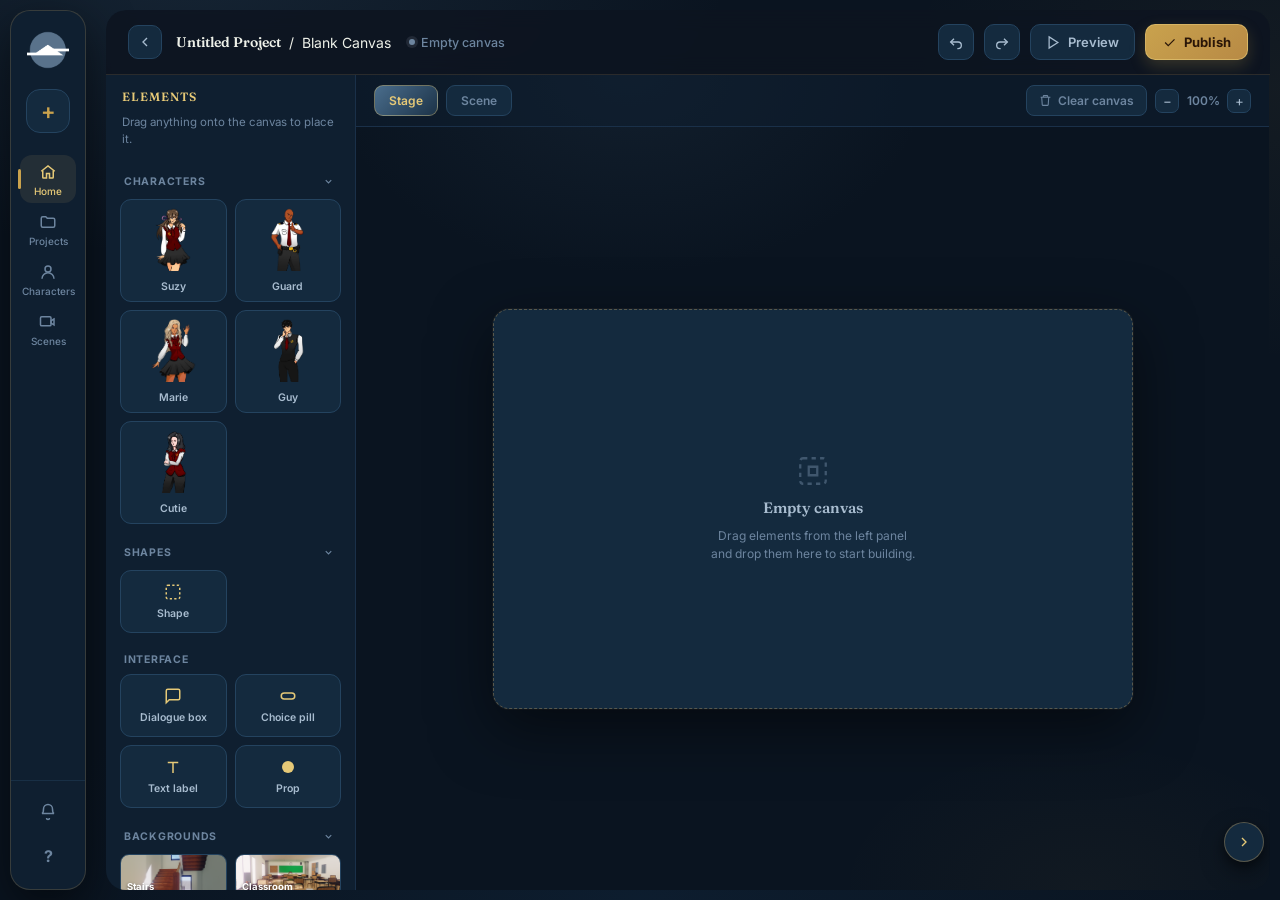
==== commit 623d8518: "commit k skin" ====
--- a/blank_workspace.html
+++ b/blank_workspace.html
@@ -53,7 +53,7 @@
   textarea, input, select{font-family:inherit;}
 
   /* ---------- Shell ---------- */
-  .shell{ display:flex; height:100vh; padding:28px 20px; gap:20px; box-sizing:border-box; }
+  .shell{ display:flex; height:100vh; padding:10px 10px; gap:20px; box-sizing:border-box; }
   @media (max-width: 768px){
     .shell{ flex-direction:column; height:auto; min-height:100vh; padding:12px; gap:12px; }
     #sidebar-container{ width:100%; display:flex; justify-content:center; }
@@ -376,13 +376,14 @@
     border-radius: 16px;
     position:relative;
     overflow:hidden;
-    border: 1px dashed rgba(212,175,106,.35);
+    border: 1px solid rgba(212,175,106,.12);
     box-shadow: 0 20px 60px rgba(0,0,0,.5), 0 0 0 1px rgba(212,175,106,.06);
     flex-shrink:0;
     background: var(--panel-2);
-    transition: background .2s ease, border-color .15s ease, transform .12s ease;
-  }
-  .stage.drag-over{ border-color: var(--gold-bright); box-shadow: 0 20px 60px rgba(0,0,0,.5), 0 0 0 3px rgba(201,162,77,.25); }
+    transition: background .2s ease, border-color .15s ease, border-style .15s ease, transform .12s ease;
+  }
+  .stage.is-empty{ border-style: dashed; border-color: rgba(212,175,106,.35); }
+  .stage.drag-over{ border-style: solid; border-color: var(--gold-bright); box-shadow: 0 20px 60px rgba(0,0,0,.5), 0 0 0 3px rgba(201,162,77,.25); }
 
   .stage-empty{
     position:absolute; inset:0; display:flex; flex-direction:column; align-items:center; justify-content:center; gap:10px;
@@ -545,6 +546,11 @@
   .insp-toggle:hover{ transform: translate(-50%, -2px); border-color: var(--gold); background:#1c3a52; box-shadow: 0 12px 28px rgba(0,0,0,.45), 0 4px 10px rgba(0,0,0,.35); }
   .insp-toggle svg{ width:16px; height:16px; transition: transform .28s ease; }
   .insp-toggle.panel-open svg{ transform: rotate(180deg); }
+  /* When collapsed, the panel's own edge sits flush against .workspace's
+     right edge (overflow:hidden). Centering the button on that edge would
+     clip its right half, so pull it fully inside instead. */
+  .inspector.collapsed .insp-toggle{ transform: translate(calc(-100% - 6px), 0); }
+  .inspector.collapsed .insp-toggle:hover{ transform: translate(calc(-100% - 6px), -2px); }
   @media (max-width: 980px){ .insp-toggle{ display:none; } }
 </style>
 </head>
@@ -679,7 +685,7 @@
         </div>
 
         <div class="stage-scroll" id="stageScroll">
-          <div class="stage" id="stage">
+          <div class="stage is-empty" id="stage">
             <div class="stage-empty" id="stageEmpty">
               <svg viewBox="0 0 24 24" fill="none" stroke="currentColor" stroke-width="1.6"><rect x="3" y="3" width="18" height="18" rx="2" stroke-dasharray="3 3"/><path d="M9 9h6v6H9z"/></svg>
               <div class="t1">Empty canvas</div>
@@ -967,6 +973,7 @@
 
 function updateEmptyState(){
   stageEmpty.style.display = placedCount === 0 ? 'flex' : 'none';
+  stage.classList.toggle('is-empty', placedCount === 0);
 }
 
 /* ---------------- Drag from palette ---------------- */
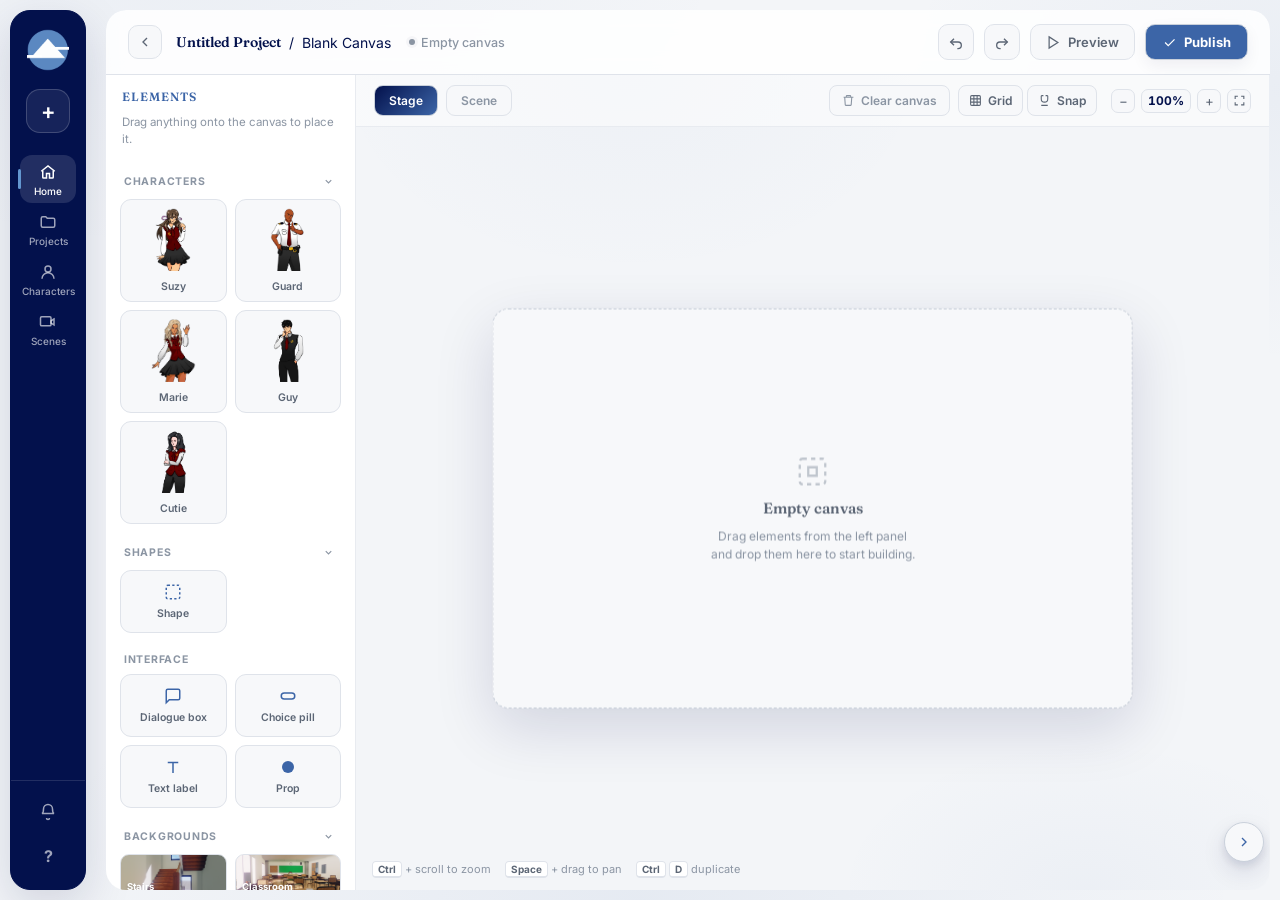
==== commit fe795dc3: "minjor update" ====
--- a/blank_workspace.html
+++ b/blank_workspace.html
@@ -8,23 +8,23 @@
 <link href="https://fonts.googleapis.com/css2?family=Inter:wght@400;500;600;700;800&family=Fraunces:opsz,wght@9..144,500;9..144,600&display=swap" rel="stylesheet">
 <style>
   :root{
-    --bg: #0a1420;
-    --panel: #0f1f30;
-    --panel-2: #142a3e;
-    --panel-3: #1a3348;
-    --border: #24435f;
-    --border-soft: #1a3049;
-    --text: #eef1e9;
-    --text-dim: #a8bccf;
-    --text-faint: #6d859f;
-    --accent: #c9a24d;
-    --accent-2: #e6c977;
-    --gold: #c9a24d;
-    --gold-bright: #e6c977;
-    --maroon: #4a6d8c;
-    --maroon-deep: #1c3348;
-    --ok: #4ade9a;
-    --danger: #d9584f;
+    --bg: #f3f5f8;
+    --panel: #ffffff;
+    --panel-2: #f7f8fa;
+    --panel-3: #eceff4;
+    --border: #dfe3ea;
+    --border-soft: #e8ebf0;
+    --text: #03114c;
+    --text-dim: #5c6675;
+    --text-faint: #8b95a3;
+    --accent: #3c65a7;
+    --accent-2: #5b88c1;
+    --gold: #3c65a7;
+    --gold-bright: #3c65a7;
+    --maroon: #03114c;
+    --maroon-deep: #3c65a7;
+    --ok: #5b88c1;
+    --danger: #3c65a7;
     --radius-lg: 18px;
     --radius-md: 12px;
     --font-display: 'Fraunces', serif;
@@ -34,19 +34,19 @@
   html,body{height:100%;}
   body{
     background:
-      radial-gradient(ellipse 900px 500px at 15% -5%, rgba(74,109,140,.18), transparent 60%),
-      radial-gradient(ellipse 700px 500px at 100% 10%, rgba(201,162,77,.05), transparent 55%),
-      radial-gradient(ellipse 1000px 600px at 50% 100%, rgba(20,50,80,.3), transparent 60%),
+      radial-gradient(ellipse 900px 500px at 15% -5%, rgba(60,101,167,0.045), transparent 60%),
+      radial-gradient(ellipse 700px 500px at 100% 10%, rgba(60,101,167,0.05), transparent 55%),
+      radial-gradient(ellipse 1000px 600px at 50% 100%, rgba(60,101,167,0.075), transparent 60%),
       var(--bg);
     color: var(--text);
     font-family: 'Inter', system-ui, sans-serif;
     -webkit-font-smoothing: antialiased;
     overflow:hidden;
   }
-  ::selection{ background: rgba(201,162,77,.35); color:#fff; }
+  ::selection{ background: rgba(60,101,167,0.2); color:#fff; }
   ::-webkit-scrollbar{ width:9px; height:9px; }
   ::-webkit-scrollbar-track{ background: transparent; }
-  ::-webkit-scrollbar-thumb{ background: #1e3c56; border-radius:8px; border:2px solid var(--bg); }
+  ::-webkit-scrollbar-thumb{ background: #eceff4; border-radius:8px; border:2px solid var(--bg); }
   ::-webkit-scrollbar-thumb:hover{ background: var(--maroon); }
   a{color:inherit; text-decoration:none;}
   button{font-family:inherit; cursor:pointer;}
@@ -70,7 +70,7 @@
     .nav-item.active::before{ display:none; }
     .sidebar-bottom{
       flex-direction:row; border-top:none; padding-top:0; margin-top:0; width:auto; gap:4px;
-      border-left: 1px solid rgba(36,67,95,.35); padding-left:10px;
+      border-left: 1px solid #c9d0da; padding-left:10px;
     }
     .bell-btn, .help-btn{ width:34px; height:34px; }
     .workspace{ flex:1; height:auto; min-height:70vh; width:100%; }
@@ -86,11 +86,11 @@
   .sidebar{
     width:76px; flex-shrink:0;
     background: var(--panel);
-    border: 1px solid rgba(212,175,106,.20);
+    border: 1px solid #dfe3ea;
     border-radius: 20px;
     padding: 18px 0 14px;
     display:flex; flex-direction:column; align-items:center;
-    box-shadow: 0 16px 48px rgba(0,0,0,.55);
+    box-shadow: 0 16px 48px rgba(3,17,76,0.15);
     height: 100%;
   }
   .sidebar-logo{
@@ -110,7 +110,7 @@
     position:relative;
     transition: transform .15s ease, background .15s ease, border-color .15s ease;
   }
-  .sidebar-create:hover{ background:#1c3a52; border-color: var(--accent); transform: translateY(-1px); }
+  .sidebar-create:hover{ background:#eceff4; border-color: var(--accent); transform: translateY(-1px); }
 
   .create-menu{
     display: none;
@@ -119,9 +119,9 @@
     left: calc(100% + 10px);
     width: 210px;
     background: var(--panel);
-    border: 1px solid rgba(212,175,106,.25);
+    border: 1px solid #dfe3ea;
     border-radius: 12px;
-    box-shadow: 0 16px 40px rgba(0,0,0,.5);
+    box-shadow: 0 16px 40px rgba(3,17,76,0.14);
     padding: 6px;
     z-index: 100;
   }
@@ -144,7 +144,7 @@
   }
   .nav-item svg{ width:18px; height:18px; flex-shrink:0; }
   .nav-item:hover{ color: var(--text-dim); }
-  .nav-item.active{ color: var(--gold-bright); background: rgba(212,175,106,.10); }
+  .nav-item.active{ color: var(--gold-bright); background: #eceff4; }
   .nav-item.active::before{
     content:""; position:absolute; left:-2px; top:50%; transform:translateY(-50%);
     width:3px; height:20px; border-radius:3px; background: var(--gold);
@@ -153,7 +153,7 @@
   .sidebar-bottom{
     display:flex; flex-direction:column; align-items:center; gap:6px;
     margin-top:auto; padding-top:12px; width:100%;
-    border-top: 1px solid rgba(36,67,95,.45);
+    border-top: 1px solid #c9d0da;
   }
   .bell-btn, .help-btn{
     width:38px; height:38px; border-radius:12px;
@@ -162,7 +162,7 @@
     font-size:16px; font-weight:700; transition: all .15s ease;
   }
   .bell-btn svg{ width:18px; height:18px; }
-  .bell-btn:hover, .help-btn:hover{ color: var(--gold-bright); background: rgba(212,175,106,.08); }
+  .bell-btn:hover, .help-btn:hover{ color: var(--gold-bright); background: #eceff4; }
   .bell-dot{
     position:absolute; top:6px; right:6px; width:8px; height:8px; border-radius:50%;
     background: var(--danger); border: 2px solid var(--panel); display:none;
@@ -173,8 +173,8 @@
   .workspace{ display:flex; flex-direction:column; flex:1; height:100%; min-width:0; min-height:0; border-radius:20px; overflow:hidden; }
   .wtop{
     display:flex; align-items:center; gap:14px; padding: 14px 22px;
-    background: rgba(13,20,32,.85); backdrop-filter: blur(10px);
-    border-bottom: 1px solid rgba(212,175,106,.15); flex-shrink:0;
+    background: rgba(255,255,255,0.85); backdrop-filter: blur(10px);
+    border-bottom: 1px solid #dfe3ea; flex-shrink:0;
   }
   .back-btn{
     width:34px; height:34px; border-radius:10px;
@@ -192,12 +192,12 @@
   .badge-mini{
     font-size:10px; font-weight:700; letter-spacing:.05em; text-transform:uppercase;
     padding:3px 8px; border-radius:4px;
-    background: rgba(201,162,77,.15); color: var(--gold-bright);
-    border:1px solid rgba(201,162,77,.4); font-family: var(--font-display); flex-shrink:0;
+    background: #eceff4; color: var(--gold-bright);
+    border:1px solid #c9d0da; font-family: var(--font-display); flex-shrink:0;
   }
   .save-status{ display:flex; align-items:center; gap:6px; font-size:12.5px; color: var(--text-faint); font-weight:500; margin-left:4px; flex-shrink:0; }
-  .save-status .dot{ width:6px; height:6px; border-radius:50%; background: var(--text-faint); box-shadow:0 0 0 3px rgba(168,188,207,.12); }
-  .save-status.saved .dot{ background: var(--ok); box-shadow:0 0 0 3px rgba(74,222,154,.15); }
+  .save-status .dot{ width:6px; height:6px; border-radius:50%; background: var(--text-faint); box-shadow:0 0 0 3px rgba(3,17,76,0.03); }
+  .save-status.saved .dot{ background: var(--ok); box-shadow:0 0 0 3px rgba(3,17,76,0.04); }
   .wtop-actions{ margin-left:auto; display:flex; align-items:center; gap:10px; }
   .icon-btn{
     width:36px; height:36px; border-radius:10px;
@@ -216,11 +216,11 @@
   .btn-ghost svg{ width:15px; height:15px; }
   .btn-primary-sm{
     display:flex; align-items:center; gap:7px; padding: 9px 16px; border-radius: 10px;
-    background: linear-gradient(135deg, var(--gold), #b88a45);
-    border: 1px solid rgba(230,201,119,.6); color:#2a1608; font-size:13px; font-weight:700;
-    box-shadow: 0 6px 16px rgba(201,162,77,.22); transition: transform .15s ease, box-shadow .15s ease;
-  }
-  .btn-primary-sm:hover{ transform: translateY(-1px); box-shadow: 0 8px 20px rgba(212,175,106,.34); }
+    background: linear-gradient(135deg, var(--gold), #3c65a7);
+    border: 1px solid #c9d0da; color:#ffffff; font-size:13px; font-weight:700;
+    box-shadow: 0 6px 16px rgba(3,17,76,0.06); transition: transform .15s ease, box-shadow .15s ease;
+  }
+  .btn-primary-sm:hover{ transform: translateY(-1px); box-shadow: 0 8px 20px rgba(3,17,76,0.09); }
   .btn-primary-sm svg{ width:15px; height:15px; }
 
   /* Main 3-col editor body */
@@ -261,7 +261,7 @@
     padding: 12px 6px; cursor:grab; user-select:none;
     transition: border-color .15s ease, background .15s ease, transform .1s ease;
   }
-  .el-card:hover{ border-color: var(--gold); background:#1c3a52; }
+  .el-card:hover{ border-color: var(--gold); background:#eceff4; }
   .el-card:active{ cursor:grabbing; transform: scale(.97); }
   .el-card svg{ width:18px; height:18px; color: var(--gold-bright); }
   .el-card span{ font-size:10.5px; font-weight:600; color: var(--text-dim); text-align:center; }
@@ -277,12 +277,12 @@
   .bg-swatch:active{ cursor:grabbing; transform: scale(.97); }
   .bg-swatch span{
     position:absolute; left:6px; bottom:5px; font-size:9.5px; font-weight:700; color:#fff;
-    text-shadow: 0 1px 3px rgba(0,0,0,.6);
+    text-shadow: 0 1px 3px rgba(3,17,76,0.18);
   }
   .bg-swatch.bg-missing{ border-style:dashed; border-color: var(--danger); }
   .bg-swatch.bg-missing::after{
     content:"⚠ image not found"; position:absolute; top:4px; left:6px; right:6px;
-    font-size:8px; font-weight:700; color:#ffb0a8; letter-spacing:.02em;
+    font-size:8px; font-weight:700; color:#03114c; letter-spacing:.02em;
   }
   .thumb.img-missing{ background: var(--panel-3); border-radius:8px; position:relative; }
   .thumb.img-missing img{ display:none; }
@@ -305,7 +305,7 @@
     background: var(--panel-2); border:1px solid var(--border); color: var(--gold);
     font-size:14px; font-weight:700; transition: all .15s ease;
   }
-  .add-scene-btn:hover{ border-color: var(--gold); background:#1c3a52; }
+  .add-scene-btn:hover{ border-color: var(--gold); background:#eceff4; }
   .scene-search{
     margin: 12px 16px; display:flex; align-items:center; gap:8px;
     background: var(--panel-2); border:1px solid var(--border); border-radius:9px; padding: 8px 11px;
@@ -334,32 +334,32 @@
   .mode-btn:hover{ color: var(--text-dim); border-color: var(--accent); }
   .mode-btn.active{
     background: linear-gradient(135deg, var(--maroon), var(--maroon-deep));
-    color: var(--gold-bright); border-color: rgba(230,201,119,.4);
+    color: #fff; border-color: #c9d0da;
   }
 
   /* ---------- Canvas / stage ---------- */
   .canvas-wrap{
     display:flex; flex-direction:column; flex:1 1 auto; min-width:0; min-height:0;
     background:
-      radial-gradient(ellipse 600px 400px at 30% 0%, rgba(74,109,140,.12), transparent 50%),
-      radial-gradient(ellipse 500px 300px at 80% 100%, rgba(201,162,77,.04), transparent 50%),
+      radial-gradient(ellipse 600px 400px at 30% 0%, rgba(60,101,167,0.03), transparent 50%),
+      radial-gradient(ellipse 500px 300px at 80% 100%, rgba(60,101,167,0.04), transparent 50%),
       var(--bg);
     position:relative;
   }
   .canvas-toolbar{
     display:flex; align-items:center; gap:8px; padding: 10px 18px;
-    border-bottom: 1px solid var(--border-soft); background: rgba(15,31,48,.5); flex-shrink:0;
+    border-bottom: 1px solid var(--border-soft); background: rgba(255,255,255,0.5); flex-shrink:0;
   }
   .seg{ display:flex; background: var(--panel-2); border:1px solid var(--border); border-radius:9px; padding:2px; }
   .seg button{ padding: 6px 12px; border-radius:7px; border:none; background:none; color: var(--text-faint); font-size:12px; font-weight:600; transition: all .15s ease; }
-  .seg button.active{ background: linear-gradient(135deg, var(--maroon), var(--maroon-deep)); color: var(--gold-bright); border: 1px solid rgba(230,201,119,.3); }
+  .seg button.active{ background: linear-gradient(135deg, var(--maroon), var(--maroon-deep)); color: #fff; border: 1px solid #dfe3ea; }
   .canvas-toolbar .spacer{ flex:1; }
   .clear-btn{
     display:flex; align-items:center; gap:6px; padding: 7px 12px; border-radius:8px;
     background: var(--panel-2); border:1px solid var(--border); color: var(--text-faint); font-size:12px; font-weight:600;
     transition: all .15s ease;
   }
-  .clear-btn:hover{ color:#ffb0a8; border-color: var(--danger); }
+  .clear-btn:hover{ color:#03114c; border-color: var(--danger); }
   .clear-btn svg{ width:13px; height:13px; }
   .zoom-ctrl{ display:flex; align-items:center; gap:6px; font-size:12px; color: var(--text-faint); font-weight:600; }
   .zoom-ctrl button{
@@ -376,14 +376,14 @@
     border-radius: 16px;
     position:relative;
     overflow:hidden;
-    border: 1px solid rgba(212,175,106,.12);
-    box-shadow: 0 20px 60px rgba(0,0,0,.5), 0 0 0 1px rgba(212,175,106,.06);
+    border: 1px solid #dfe3ea;
+    box-shadow: 0 20px 60px rgba(3,17,76,0.14), 0 0 0 1px rgba(3,17,76,0.02);
     flex-shrink:0;
     background: var(--panel-2);
     transition: background .2s ease, border-color .15s ease, border-style .15s ease, transform .12s ease;
   }
-  .stage.is-empty{ border-style: dashed; border-color: rgba(212,175,106,.35); }
-  .stage.drag-over{ border-style: solid; border-color: var(--gold-bright); box-shadow: 0 20px 60px rgba(0,0,0,.5), 0 0 0 3px rgba(201,162,77,.25); }
+  .stage.is-empty{ border-style: dashed; border-color: #c9d0da; }
+  .stage.drag-over{ border-style: solid; border-color: var(--gold-bright); box-shadow: 0 20px 60px rgba(3,17,76,0.14), 0 0 0 3px rgba(3,17,76,0.07); }
 
   .stage-empty{
     position:absolute; inset:0; display:flex; flex-direction:column; align-items:center; justify-content:center; gap:10px;
@@ -401,7 +401,7 @@
   .placed.selected .placed-shell{ outline: 2px solid var(--gold-bright); outline-offset:3px; }
   .placed-del{
     position:absolute; top:-11px; right:-11px; width:20px; height:20px; border-radius:50%;
-    background: var(--maroon); border: 1px solid rgba(230,201,119,.5); color:#fff;
+    background: var(--maroon); border: 1px solid #c9d0da; color:#fff;
     display:none; align-items:center; justify-content:center; z-index:5;
   }
   .placed-del svg{ width:10px; height:10px; }
@@ -410,13 +410,13 @@
   .p-sprite .placed-shell{
     width: 110px; height: 200px; border-radius: 10px 10px 0 0;
     display:flex; align-items:flex-end; justify-content:center; padding-bottom:8px;
-    font-size:11px; font-weight:700; color: rgba(255,255,255,.9);
-    text-shadow: 0 1px 3px rgba(0,0,0,.5);
-    border: 1px dashed rgba(255,255,255,.3);
+    font-size:11px; font-weight:700; color: #03114c;
+    text-shadow: 0 1px 3px rgba(3,17,76,0.14);
+    border: 1px dashed #dfe3ea;
   }
   .p-sprite.has-img .placed-shell{
     width: auto; height: 220px; border:none; background:none !important; padding:0;
-    align-items:flex-end; justify-content:center; filter: drop-shadow(0 6px 10px rgba(0,0,0,.45));
+    align-items:flex-end; justify-content:center; filter: drop-shadow(0 6px 10px rgba(60,101,167,0.16));
   }
   .p-sprite.has-img .placed-shell img{
     height:100%; width:auto; display:block; pointer-events:none; user-select:none;
@@ -429,19 +429,19 @@
   .char-card span{ margin-top:2px; }
   .p-dialogue .placed-shell{
     width: 420px; min-height:70px;
-    background: rgba(10,20,32,.9); backdrop-filter: blur(6px);
-    border: 1px solid rgba(212,175,106,.25); border-radius: 12px; padding: 12px 16px 14px;
+    background: rgba(255,255,255,0.9); backdrop-filter: blur(6px);
+    border: 1px solid #dfe3ea; border-radius: 12px; padding: 12px 16px 14px;
   }
   .p-dialogue .sp-chip{
     display:inline-flex; align-items:center; gap:6px;
-    background: linear-gradient(135deg, var(--maroon), var(--maroon-deep)); color: var(--gold-bright);
+    background: linear-gradient(135deg, var(--maroon), var(--maroon-deep)); color: #fff;
     font-size:11px; font-weight:700; padding: 4px 10px; border-radius: 8px 8px 0 0;
-    margin: -12px 0 8px -16px; border: 1px solid rgba(230,201,119,.4); font-family: var(--font-display);
+    margin: -12px 0 8px -16px; border: 1px solid #c9d0da; font-family: var(--font-display);
     display:inline-block; min-width: 40px;
   }
-  .p-dialogue .txt{ font-size: 13px; line-height:1.5; color: rgba(255,255,255,.92); outline:none; min-height:20px; }
+  .p-dialogue .txt{ font-size: 13px; line-height:1.5; color: #03114c; outline:none; min-height:20px; }
   .p-choice .placed-shell{
-    background: rgba(201,162,77,.14); border:1px solid rgba(201,162,77,.4); color: var(--gold-bright);
+    background: #eceff4; border:1px solid #c9d0da; color: var(--gold-bright);
     font-size: 12.5px; font-weight:600; padding: 9px 14px; border-radius: 9px; outline:none; white-space:nowrap;
   }
   .p-text .placed-shell{
@@ -449,11 +449,11 @@
   }
   .p-prop .placed-shell{
     width:64px; height:64px; border-radius:50%;
-    background: radial-gradient(circle, #ffe9b0, #f0c25c 70%, transparent 75%); opacity:.9;
+    background: radial-gradient(circle, #5b88c1, #5b88c1 70%, transparent 75%); opacity:.9;
   }
   .p-box .placed-shell{
-    width:120px; height:80px; border-radius:10px; border: 1px dashed rgba(255,255,255,.35);
-    background: rgba(255,255,255,.06);
+    width:120px; height:80px; border-radius:10px; border: 1px dashed #dfe3ea;
+    background: rgba(255,255,255,0.06);
   }
 
   /* ---------- Inspector ---------- */
@@ -515,10 +515,10 @@
   .del-full-btn{
     display:flex; align-items:center; justify-content:center; gap:7px; width:100%;
     padding: 10px; border-radius: 10px; margin-top: 22px;
-    background: rgba(217,88,79,.12); border:1px solid rgba(217,88,79,.4); color:#ff9d95;
+    background: #eceff4; border:1px solid #c9d0da; color:#03114c;
     font-size:12.5px; font-weight:700; transition: background .15s ease;
   }
-  .del-full-btn:hover{ background: rgba(217,88,79,.2); }
+  .del-full-btn:hover{ background: rgba(60,101,167,0.2); }
   .del-full-btn svg{ width:14px; height:14px; }
 
   .pos-readout{ font-size:11px; color: var(--text-faint); margin-top:8px; }
@@ -535,15 +535,15 @@
     width: 40px; height: 40px;
     border-radius: 50%;
     background: var(--panel-2);
-    border: 1px solid rgba(212,175,106,.35);
+    border: 1px solid #c9d0da;
     color: var(--gold-bright);
     display:flex; align-items:center; justify-content:center;
     z-index: 20;
-    box-shadow: 0 10px 24px rgba(0,0,0,.4), 0 4px 10px rgba(0,0,0,.35);
+    box-shadow: 0 10px 24px rgba(3,17,76,0.11), 0 4px 10px rgba(3,17,76,0.1);
     transition: transform .15s ease, box-shadow .15s ease, border-color .15s ease, background .15s ease;
     flex-shrink: 0;
   }
-  .insp-toggle:hover{ transform: translate(-50%, -2px); border-color: var(--gold); background:#1c3a52; box-shadow: 0 12px 28px rgba(0,0,0,.45), 0 4px 10px rgba(0,0,0,.35); }
+  .insp-toggle:hover{ transform: translate(-50%, -2px); border-color: var(--gold); background:#eceff4; box-shadow: 0 12px 28px rgba(3,17,76,0.12), 0 4px 10px rgba(3,17,76,0.1); }
   .insp-toggle svg{ width:16px; height:16px; transition: transform .28s ease; }
   .insp-toggle.panel-open svg{ transform: rotate(180deg); }
   /* When collapsed, the panel's own edge sits flush against .workspace's
@@ -552,6 +552,134 @@
   .inspector.collapsed .insp-toggle{ transform: translate(calc(-100% - 6px), 0); }
   .inspector.collapsed .insp-toggle:hover{ transform: translate(calc(-100% - 6px), -2px); }
   @media (max-width: 980px){ .insp-toggle{ display:none; } }
+</style>
+<style id="theme-overrides">
+  /* ===== Theme overrides: navy sidebar + simplified section labels ===== */
+  body .sidebar{ background:#03114c; border-color:#03114c; }
+  body .sidebar .sidebar-create,
+  body .sidebar .create-btn{ background:rgba(255,255,255,0.08); border:1px solid rgba(255,255,255,0.18); color:#ffffff; }
+  body .sidebar .sidebar-create:hover,
+  body .sidebar .create-btn:hover{ background:rgba(255,255,255,0.16); border-color:rgba(255,255,255,0.32); }
+  body .sidebar .nav-item{ color:rgba(255,255,255,0.62); }
+  body .sidebar .nav-item:hover{ color:#ffffff; background:rgba(255,255,255,0.06); }
+  body .sidebar .nav-item.active{ color:#ffffff; background:rgba(255,255,255,0.12); }
+  body .sidebar .nav-item.active::before{ background:#6397d0; }
+  body .sidebar .sidebar-bottom{ border-top-color:rgba(255,255,255,0.12); }
+  body .sidebar .bell-btn,
+  body .sidebar .help-btn{ color:rgba(255,255,255,0.62); }
+  body .sidebar .bell-btn:hover,
+  body .sidebar .help-btn:hover{ color:#ffffff; background:rgba(255,255,255,0.1); }
+  body .sidebar .bell-dot{ background:#6397d0; border-color:#03114c; }
+  body .sidebar .logo-placeholder{ color:#ffffff; }
+  body .sidebar .logo{ background:#3c65a7; border-color:rgba(255,255,255,0.18); }
+  body .sidebar .side-avatar{ background:#3c65a7; border-color:rgba(255,255,255,0.25); }
+
+  body .proj-section-label,
+  body .insp-label{
+    background:none; border:none; box-shadow:none; clip-path:none;
+    padding:0; color:#03114c; font-family:'Inter', system-ui, sans-serif;
+    font-size:11px; font-weight:700; letter-spacing:.09em;
+  }
+  body .proj-section-label svg,
+  body .insp-label svg{ fill:#3c65a7; color:#3c65a7; }
+  body .sidebar .logo svg path{ fill:#ffffff !important; }
+</style>
+<style id="canvas-interactive">
+  /* ===== Interactive canvas: pan / zoom viewport ===== */
+  .stage-scroll{ position:relative; overflow:hidden; display:block; padding:0; cursor:default; }
+  .stage-scroll.can-pan{ cursor:grab; }
+  .stage-scroll.panning, .stage-scroll.panning *{ cursor:grabbing !important; }
+  .stage{ position:absolute; left:0; top:0; transform-origin:0 0; transition: background .2s ease, border-color .15s ease; will-change: transform; }
+  .stage.animate{ transition: transform .18s ease, background .2s ease; }
+  .stage.show-grid::after{
+    content:""; position:absolute; inset:0; pointer-events:none; z-index:0;
+    background-image:
+      linear-gradient(to right, rgba(3,17,76,0.07) 1px, transparent 1px),
+      linear-gradient(to bottom, rgba(3,17,76,0.07) 1px, transparent 1px);
+    background-size: 20px 20px;
+  }
+  .stage .placed{ z-index:1; }
+
+  .canvas-hint{
+    position:absolute; left:16px; bottom:14px; z-index:3; display:flex; gap:14px;
+    font-size:11px; color:#8b95a3; pointer-events:none; transition: opacity .3s ease;
+  }
+  .canvas-hint kbd{
+    font-family: inherit; font-size:10px; font-weight:700; color:#5c6675;
+    background:#ffffff; border:1px solid #dfe3ea; border-bottom-width:2px; border-radius:4px; padding:1px 5px;
+  }
+  @media (max-width: 1100px){ .canvas-hint{ display:none; } }
+
+  /* toolbar */
+  .tool-toggles{ display:flex; gap:4px; margin-right:6px; }
+  .tool-toggle{
+    display:flex; align-items:center; gap:6px; padding:7px 10px; border-radius:8px;
+    background: var(--panel-2); border:1px solid var(--border); color:#5c6675; font-size:12px; font-weight:600;
+    transition: all .15s ease;
+  }
+  .tool-toggle svg{ width:13px; height:13px; }
+  .tool-toggle:hover{ color:#03114c; border-color:#c9d0da; }
+  .tool-toggle[aria-pressed="true"]{ background:#03114c; border-color:#03114c; color:#ffffff; }
+  .zoom-ctrl .zoom-label{
+    width:auto; min-width:48px; padding:0 6px; font-size:12px; font-weight:700; color:#03114c; font-variant-numeric: tabular-nums;
+  }
+  .zoom-ctrl .zoom-fit svg{ width:13px; height:13px; }
+
+  /* placed elements: resize handle + selection */
+  .placed .placed-shell{ position:relative; }
+  .placed.selected .placed-shell{ outline: 2px solid #3c65a7; outline-offset:3px; }
+  .placed-handle{
+    position:absolute; right:-9px; bottom:-9px; width:14px; height:14px; border-radius:4px;
+    background:#ffffff; border:2px solid #3c65a7; cursor:nwse-resize; display:none; z-index:5;
+    box-shadow: 0 2px 6px rgba(3,17,76,0.18);
+  }
+  .placed.selected .placed-handle{ display:block; }
+  .placed-del{ background:#03114c; border-color:#ffffff; }
+  .placed.locked{ cursor:default; }
+
+  /* ===== Inspector: colour fields ===== */
+  .insp-row{ display:flex; gap:8px; }
+  .insp-row > *{ flex:1; }
+  .color-field{ padding:10px 0; border-bottom:1px solid #eceff4; }
+  .color-field:last-child{ border-bottom:none; }
+  .cf-top{ display:flex; align-items:center; gap:10px; }
+  .cf-label{ flex:1; font-size:12.5px; font-weight:600; color:#03114c; }
+  .cf-swatch{
+    position:relative; width:30px; height:30px; border-radius:8px; flex-shrink:0; cursor:pointer;
+    border:1px solid #c9d0da; overflow:hidden;
+    background:
+      linear-gradient(var(--c, transparent), var(--c, transparent)),
+      repeating-conic-gradient(#eceff4 0 25%, #ffffff 0 50%) 0 0 / 10px 10px;
+  }
+  .cf-swatch input{ position:absolute; inset:-6px; width:calc(100% + 12px); height:calc(100% + 12px); opacity:0; cursor:pointer; border:none; padding:0; }
+  .cf-hex{
+    width:84px; padding:6px 8px; border-radius:8px; border:1px solid #dfe3ea; background:#f7f8fa;
+    font: 600 12px/1.2 ui-monospace, SFMono-Regular, Menlo, Consolas, monospace; color:#03114c; text-transform:uppercase; outline:none;
+  }
+  .cf-hex:focus{ border-color:#3c65a7; background:#ffffff; }
+  .cf-presets{ display:flex; gap:6px; margin-top:8px; flex-wrap:wrap; }
+  .cf-preset{
+    width:20px; height:20px; border-radius:50%; border:1px solid #c9d0da; cursor:pointer; padding:0;
+    transition: transform .1s ease, box-shadow .15s ease;
+  }
+  .cf-preset:hover{ transform: scale(1.12); }
+  .cf-preset.active{ box-shadow: 0 0 0 2px #ffffff, 0 0 0 4px #3c65a7; }
+  .cf-preset.none{
+    background: linear-gradient(135deg, transparent 45%, #8b95a3 45%, #8b95a3 55%, transparent 55%), #ffffff;
+  }
+
+  .insp-range{ display:flex; align-items:center; gap:10px; }
+  .insp-range input[type=range]{ flex:1; accent-color:#03114c; }
+  .insp-range output{ width:42px; text-align:right; font-size:12px; font-weight:700; color:#03114c; font-variant-numeric: tabular-nums; }
+
+  .arrange-grid{ display:grid; grid-template-columns: repeat(4, 1fr); gap:6px; }
+  .arrange-btn{
+    display:flex; flex-direction:column; align-items:center; gap:4px; padding:8px 4px; border-radius:9px;
+    background:#f7f8fa; border:1px solid #dfe3ea; color:#5c6675; font-size:10.5px; font-weight:600; transition: all .15s ease;
+  }
+  .arrange-btn svg{ width:15px; height:15px; }
+  .arrange-btn:hover{ color:#03114c; border-color:#3c65a7; background:#ffffff; }
+  .insp-hint{ font-size:11.5px; color:#8b95a3; line-height:1.5; margin-top:6px; }
 </style>
 </head>
 <body>
@@ -679,12 +807,32 @@
             <svg viewBox="0 0 24 24" fill="none" stroke="currentColor" stroke-width="2"><path d="M3 6h18M8 6V4a1 1 0 0 1 1-1h6a1 1 0 0 1 1 1v2m2 0-1 14a1 1 0 0 1-1 1H7a1 1 0 0 1-1-1L5 6"/></svg>
             Clear canvas
           </button>
+          <div class="tool-toggles">
+            <button class="tool-toggle" id="gridToggle" title="Show grid (G)" aria-pressed="false">
+              <svg viewBox="0 0 24 24" fill="none" stroke="currentColor" stroke-width="2"><path d="M3 9h18M3 15h18M9 3v18M15 3v18"/><rect x="3" y="3" width="18" height="18" rx="2"/></svg>
+              Grid
+            </button>
+            <button class="tool-toggle" id="snapToggle" title="Snap to grid (S)" aria-pressed="false">
+              <svg viewBox="0 0 24 24" fill="none" stroke="currentColor" stroke-width="2"><path d="M6 3v6a6 6 0 0 0 12 0V3"/><path d="M6 3h4M14 3h4M6 21h12"/></svg>
+              Snap
+            </button>
+          </div>
           <div class="zoom-ctrl">
-            <button id="zoomOut">−</button><span id="zoomLabel">100%</span><button id="zoomIn">+</button>
+            <button id="zoomOut" title="Zoom out (Ctrl −)">−</button>
+            <button class="zoom-label" id="zoomLabel" title="Reset to 100% (Ctrl 1)">100%</button>
+            <button id="zoomIn" title="Zoom in (Ctrl +)">+</button>
+            <button class="zoom-fit" id="zoomFit" title="Fit to screen (Ctrl 0)">
+              <svg viewBox="0 0 24 24" fill="none" stroke="currentColor" stroke-width="2"><path d="M4 9V4h5M20 9V4h-5M4 15v5h5M20 15v5h-5"/></svg>
+            </button>
           </div>
         </div>
 
         <div class="stage-scroll" id="stageScroll">
+          <div class="canvas-hint" id="canvasHint">
+            <span><kbd>Ctrl</kbd> + scroll to zoom</span>
+            <span><kbd>Space</kbd> + drag to pan</span>
+            <span><kbd>Ctrl</kbd> <kbd>D</kbd> duplicate</span>
+          </div>
           <div class="stage is-empty" id="stage">
             <div class="stage-empty" id="stageEmpty">
               <svg viewBox="0 0 24 24" fill="none" stroke="currentColor" stroke-width="1.6"><rect x="3" y="3" width="18" height="18" rx="2" stroke-dasharray="3 3"/><path d="M9 9h6v6H9z"/></svg>
@@ -935,7 +1083,7 @@
   img.src = b.src;
 });
 
-const SPRITE_COLORS = ['#c9a24d','#4a6d8c','#4a86c9','#4ade9a','#a9364a','#8a5a2f'];
+const SPRITE_COLORS = ['#3c65a7','#03114c','#3c65a7','#5b88c1','#03114c','#03114c'];
 const CHARACTERS = [
 
   { name: 'Suzy', src: 'images/characters/suzy.png' },
@@ -1022,7 +1170,9 @@
 
   if(type === 'background'){
     const bg = backgrounds[+e.dataTransfer.getData('idx')];
-    stage.style.background = `url('${bg.src}') center / cover no-repeat`;
+    stageImage = bg.src;
+    paintStage();
+    if(!selectedEl) renderStageInspector();
     markDirty();
     return;
   }
@@ -1072,6 +1222,9 @@
   el.innerHTML = `<div class="placed-del" title="Delete"><svg viewBox="0 0 24 24" fill="none" stroke="currentColor" stroke-width="2.4"><path d="M18 6 6 18M6 6l12 12"/></svg></div>` + shellHTML;
 
   stage.appendChild(el);
+  ensureHandle(el);
+  if(type === 'sprite' || type === 'prop') el.dataset.cFill = el.dataset.color;
+  applyColors(el);
   placedCount++;
   updateEmptyState();
 
@@ -1090,34 +1243,58 @@
   return el;
 }
 
-/* ---------------- Move / select placed elements ---------------- */
+/* ---------------- Move / resize / select placed elements ---------------- */
+let showGrid = false, snapOn = false;
+const GRID = 20, SNAP = 10;
+const snap = v => snapOn ? Math.round(v / SNAP) * SNAP : v;
+
+function clampPos(el, left, top){
+  const sw = stage.clientWidth, sh = stage.clientHeight;
+  return [
+    Math.min(Math.max(0, left), Math.max(0, sw - el.offsetWidth)),
+    Math.min(Math.max(0, top),  Math.max(0, sh - el.offsetHeight))
+  ];
+}
+function setPos(el, left, top){
+  [left, top] = clampPos(el, snap(left), snap(top));
+  el.style.left = left + 'px';
+  el.style.top = top + 'px';
+  updatePosReadout(el);
+}
+function getSize(el){ return parseFloat(el.dataset.size) || 1; }
+function setSize(el, s){
+  s = Math.min(3, Math.max(0.3, s));
+  el.dataset.size = s.toFixed(2);
+  el.querySelector('.placed-shell').style.zoom = s;
+  const out = document.getElementById('fSizeOut'), rng = document.getElementById('fSize');
+  if(out && selectedEl === el){ out.textContent = Math.round(s*100) + '%'; rng.value = s; }
+}
+
 function wirePlaced(el){
-  let dragging = false, sx=0, sy=0, ox=0, oy=0;
+  let mode = null, sx=0, sy=0, ox=0, oy=0, s0=1;
 
   el.addEventListener('pointerdown', e => {
+    if(e.button !== 0 || spaceDown) return;               // let middle-click / space pan
     if(e.target.closest('.placed-del')) return;
-    if(e.target.isContentEditable && el.classList.contains('selected')) return; // allow text editing when already selected
+    if(e.target.isContentEditable && el.classList.contains('selected')) return; // allow text editing
     e.stopPropagation();
     selectPlaced(el);
     if(e.target.isContentEditable) return;
-    dragging = true;
+    mode = e.target.closest('.placed-handle') ? 'resize' : 'move';
     el.setPointerCapture(e.pointerId);
     sx = e.clientX; sy = e.clientY;
     ox = parseFloat(el.style.left)||0; oy = parseFloat(el.style.top)||0;
+    s0 = getSize(el);
   });
   el.addEventListener('pointermove', e => {
-    if(!dragging) return;
+    if(!mode) return;
     const dx = (e.clientX - sx)/zoom, dy = (e.clientY - sy)/zoom;
-    const sw = stage.clientWidth, sh = stage.clientHeight;
-    let left = Math.min(Math.max(0, ox+dx), Math.max(0, sw - el.offsetWidth));
-    let top  = Math.min(Math.max(0, oy+dy), Math.max(0, sh - el.offsetHeight));
-    el.style.left = left + 'px';
-    el.style.top = top + 'px';
-    if(selectedEl === el) renderInspector(el);
+    if(mode === 'move') setPos(el, ox+dx, oy+dy);
+    else setSize(el, s0 * (1 + (dx + dy) / 2 / 160));
   });
-  el.addEventListener('pointerup', e => {
-    if(dragging){ dragging=false; markDirty(); }
-  });
+  const end = () => { if(mode){ mode = null; markDirty(); } };
+  el.addEventListener('pointerup', end);
+  el.addEventListener('pointercancel', end);
   el.querySelector('.placed-del').addEventListener('click', e => {
     e.stopPropagation();
     el.remove();
@@ -1127,12 +1304,21 @@
     markDirty();
   });
   el.querySelectorAll('[contenteditable]').forEach(ed => {
-    ed.addEventListener('input', markDirty);
-    ed.addEventListener('pointerdown', e => e.stopPropagation());
+    ed.addEventListener('input', () => { markDirty(); syncTextFields(el); });
+    ed.addEventListener('pointerdown', e => { if(el.classList.contains('selected')) e.stopPropagation(); });
   });
 }
 
+function ensureHandle(el){
+  if(!el.querySelector('.placed-handle')){
+    const h = document.createElement('div');
+    h.className = 'placed-handle'; h.title = 'Drag to resize';
+    el.appendChild(h);
+  }
+}
+
 function selectPlaced(el){
+  if(selectedEl === el) return;
   if(selectedEl) selectedEl.classList.remove('selected');
   selectedEl = el;
   el.classList.add('selected');
@@ -1142,149 +1328,426 @@
 function deselect(){
   if(selectedEl) selectedEl.classList.remove('selected');
   selectedEl = null;
-  document.getElementById('inspBody').innerHTML = '<div class="insp-empty" id="inspEmpty">Select an element on the canvas to edit its properties, or drag a new one in from the left.</div>';
-}
-stage.addEventListener('pointerdown', e => { if(e.target === stage) deselect(); });
-document.addEventListener('keydown', e => {
-  if((e.key === 'Delete' || e.key === 'Backspace') && selectedEl && document.activeElement.tagName !== 'INPUT' && !document.activeElement.isContentEditable){
-    selectedEl.querySelector('.placed-del').click();
-  }
-});
+  renderStageInspector();
+}
+
+function duplicatePlaced(el){
+  const copy = el.cloneNode(true);
+  copy.classList.remove('selected');
+  copy.dataset.id = 'el' + (idSeq++);
+  stage.appendChild(copy);
+  placedCount++;
+  updateEmptyState();
+  setPos(copy, (parseFloat(el.style.left)||0) + 20, (parseFloat(el.style.top)||0) + 20);
+  wirePlaced(copy);
+  selectPlaced(copy);
+  markDirty();
+}
+function moveLayer(el, dir){
+  const items = [...stage.querySelectorAll('.placed')];
+  const i = items.indexOf(el);
+  if(dir === 'front') stage.appendChild(el);
+  else if(dir === 'back') stage.insertBefore(el, items[0]);
+  else if(dir === 'up' && items[i+1]) items[i+1].after(el);
+  else if(dir === 'down' && items[i-1]) items[i-1].before(el);
+  markDirty();
+}
+
+/* ---------------- Colours ---------------- */
+const PRESETS = ['#03114c', '#3c65a7', '#5b88c1', '#6397d0', '#ffffff', '#c9d0da', '#5c6675', '#000000'];
+
+// [key, label, default, optional(can be "none")]
+const COLOR_FIELDS = {
+  spriteImg: [['outline', 'Outline', '', true], ['glow', 'Glow', '', true]],
+  sprite:    [['fill', 'Fill', '#5b88c1'], ['text', 'Name text', '#03114c']],
+  dialogue:  [['bg', 'Box', '#ffffff'], ['text', 'Text', '#03114c'], ['border', 'Border', '#dfe3ea', true],
+              ['chip', 'Speaker tag', '#03114c'], ['chipText', 'Speaker text', '#ffffff']],
+  choice:    [['bg', 'Background', '#eceff4'], ['text', 'Text', '#3c65a7'], ['border', 'Border', '#c9d0da', true]],
+  text:      [['text', 'Text', '#03114c'], ['bg', 'Highlight', '', true]],
+  prop:      [['fill', 'Fill', '#5b88c1'], ['border', 'Border', '', true]],
+  box:       [['fill', 'Fill', '', true], ['border', 'Border', '#c9d0da', true]],
+};
+function colorKind(el){
+  const t = el.dataset.type;
+  return t === 'sprite' ? (el.classList.contains('has-img') ? 'spriteImg' : 'sprite') : t;
+}
+const dkey = k => 'c' + k[0].toUpperCase() + k.slice(1);
+function getColor(el, key){
+  const f = (COLOR_FIELDS[colorKind(el)] || []).find(x => x[0] === key);
+  const v = el.dataset[dkey(key)];
+  return v !== undefined ? v : (f ? f[2] : '');
+}
+function hexA(hex, a){ // #rrggbb + alpha 0..1 -> rgba()
+  const n = parseInt(hex.slice(1), 16);
+  return `rgba(${n>>16 & 255},${n>>8 & 255},${n & 255},${a})`;
+}
+
+function applyColors(el){
+  const shell = el.querySelector('.placed-shell');
+  const c = k => getColor(el, k);
+  switch(colorKind(el)){
+    case 'spriteImg': {
+      const f = [];
+      if(c('outline')) { const o = c('outline'); f.push(`drop-shadow(2px 0 0 ${o}) drop-shadow(-2px 0 0 ${o}) drop-shadow(0 2px 0 ${o}) drop-shadow(0 -2px 0 ${o})`); }
+      if(c('glow')) f.push(`drop-shadow(0 0 14px ${c('glow')})`);
+      f.push('drop-shadow(0 6px 10px rgba(3,17,76,0.16))');
+      shell.style.filter = f.join(' ');
+      break;
+    }
+    case 'sprite':
+      shell.style.background = `linear-gradient(180deg, ${hexA(c('fill'), .55)}, ${hexA(c('fill'), .15)})`;
+      shell.style.borderColor = hexA(c('fill'), .6);
+      shell.style.color = c('text');
+      break;
+    case 'dialogue': {
+      shell.style.background = hexA(c('bg'), .94);
+      shell.style.border = c('border') ? `1px solid ${c('border')}` : '1px solid transparent';
+      el.querySelector('.txt').style.color = c('text');
+      const chip = el.querySelector('.sp-chip');
+      chip.style.background = c('chip');
+      chip.style.color = c('chipText');
+      chip.style.borderColor = c('chip');
+      break;
+    }
+    case 'choice':
+      shell.style.background = c('bg');
+      shell.style.color = c('text');
+      shell.style.border = c('border') ? `1px solid ${c('border')}` : '1px solid transparent';
+      break;
+    case 'text':
+      shell.style.color = c('text');
+      shell.style.background = c('bg') || 'transparent';
+      shell.style.padding = c('bg') ? '4px 10px' : '2px 4px';
+      shell.style.borderRadius = c('bg') ? '6px' : '';
+      break;
+    case 'prop':
+      shell.style.background = c('fill');
+      shell.style.border = c('border') ? `3px solid ${c('border')}` : 'none';
+      break;
+    case 'box':
+      shell.style.background = c('fill') || 'transparent';
+      shell.style.border = c('border') ? `2px ${c('fill') ? 'solid' : 'dashed'} ${c('border')}` : (c('fill') ? 'none' : '1px dashed #dfe3ea');
+      break;
+  }
+}
+
+function colorFieldHTML(key, label, value, optional){
+  const v = value || '';
+  return `<div class="color-field" data-key="${key}" data-optional="${optional ? 1 : 0}">
+    <div class="cf-top">
+      <span class="cf-label">${label}</span>
+      <label class="cf-swatch" style="--c:${v || 'transparent'}" title="Pick a colour">
+        <input type="color" value="${v || '#ffffff'}">
+      </label>
+      <input class="cf-hex" value="${v ? v.toUpperCase() : 'NONE'}" maxlength="7" spellcheck="false" aria-label="${label} hex">
+    </div>
+    <div class="cf-presets">
+      ${optional ? `<button class="cf-preset none ${!v ? 'active' : ''}" data-c="" title="None"></button>` : ''}
+      ${PRESETS.map(p => `<button class="cf-preset ${p === v.toLowerCase() ? 'active' : ''}" data-c="${p}" style="background:${p}" title="${p}"></button>`).join('')}
+    </div>
+  </div>`;
+}
+
+function wireColorFields(container, onChange){
+  container.querySelectorAll('.color-field').forEach(field => {
+    const key = field.dataset.key;
+    const sw = field.querySelector('.cf-swatch'), picker = sw.querySelector('input'), hex = field.querySelector('.cf-hex');
+    const set = (val, from) => {
+      val = (val || '').toLowerCase();
+      sw.style.setProperty('--c', val || 'transparent');
+      if(from !== 'hex') hex.value = val ? val.toUpperCase() : 'NONE';
+      if(from !== 'picker' && val) picker.value = val;
+      field.querySelectorAll('.cf-preset').forEach(b => b.classList.toggle('active', b.dataset.c === val));
+      onChange(key, val);
+    };
+    picker.addEventListener('input', () => set(picker.value, 'picker'));
+    hex.addEventListener('input', () => {
+      let v = hex.value.trim();
+      if(v && v[0] !== '#') v = '#' + v;
+      if(/^#[0-9a-f]{6}$/i.test(v)) set(v, 'hex');
+      else if(/^#[0-9a-f]{3}$/i.test(v)) set('#' + [...v.slice(1)].map(ch => ch + ch).join(''), 'hex');
+    });
+    hex.addEventListener('blur', () => { hex.value = (sw.style.getPropertyValue('--c') === 'transparent' ? 'NONE' : picker.value.toUpperCase()); });
+    hex.addEventListener('focus', () => hex.select());
+    field.querySelectorAll('.cf-preset').forEach(b => b.addEventListener('click', () => set(b.dataset.c, 'preset')));
+  });
+}
 
 /* ---------------- Inspector ---------------- */
+const ICONS = {
+  front: '<svg viewBox="0 0 24 24" fill="none" stroke="currentColor" stroke-width="2"><rect x="8" y="8" width="12" height="12" rx="2" fill="currentColor" fill-opacity=".25"/><path d="M4 16V5a1 1 0 0 1 1-1h11"/></svg>',
+  up:    '<svg viewBox="0 0 24 24" fill="none" stroke="currentColor" stroke-width="2"><path d="M12 19V5M5 12l7-7 7 7"/></svg>',
+  down:  '<svg viewBox="0 0 24 24" fill="none" stroke="currentColor" stroke-width="2"><path d="M12 5v14M5 12l7 7 7-7"/></svg>',
+  back:  '<svg viewBox="0 0 24 24" fill="none" stroke="currentColor" stroke-width="2"><rect x="4" y="4" width="12" height="12" rx="2"/><path d="M20 8v11a1 1 0 0 1-1 1H8"/></svg>',
+  dup:   '<svg viewBox="0 0 24 24" fill="none" stroke="currentColor" stroke-width="2"><rect x="8" y="8" width="12" height="12" rx="2"/><path d="M16 4H6a2 2 0 0 0-2 2v10"/></svg>',
+  flip:  '<svg viewBox="0 0 24 24" fill="none" stroke="currentColor" stroke-width="2"><path d="M12 3v18M8 7l-5 5 5 5M16 7l5 5-5 5"/></svg>',
+};
+const esc = s => String(s).replace(/&/g,'&amp;').replace(/"/g,'&quot;').replace(/</g,'&lt;');
+const TYPE_NAMES = { sprite:'Character', dialogue:'Dialogue box', choice:'Choice pill', text:'Text label', prop:'Prop', box:'Shape' };
+
 function renderInspector(el){
   const type = el.dataset.type;
   const body = document.getElementById('inspBody');
   let html = '';
 
-  if(type === 'sprite' && el.classList.contains('has-img')){
-    const scale = parseFloat(el.dataset.scale) || 1;
-    html += `<div class="insp-section">
-      <label class="insp-label">Character</label>
-      <div class="field"><input type="text" id="fLabel" value="${(el.dataset.label||'').replace(/"/g,'&quot;')}"></div>
+  // --- content ---
+  if(type === 'sprite'){
+    const name = el.classList.contains('has-img') ? (el.dataset.label || '') : el.querySelector('.placed-shell').textContent;
+    html += section('Character', `<div class="field"><input type="text" id="fLabel" value="${esc(name)}"></div>`);
+  } else if(type === 'dialogue'){
+    html += section('Speaker', `<div class="field"><input type="text" id="fSpeaker" value="${esc(el.querySelector('.sp-chip').textContent)}"></div>`);
+    html += section('Line', `<div class="field"><textarea id="fTxt">${esc(el.querySelector('.txt').textContent)}</textarea></div>`);
+  } else if(type === 'choice' || type === 'text'){
+    html += section(type === 'choice' ? 'Choice text' : 'Text content',
+      `<div class="field"><textarea id="fTxt">${esc(el.querySelector('.placed-shell').textContent)}</textarea></div>`);
+  }
+
+  // --- colours ---
+  const fields = COLOR_FIELDS[colorKind(el)] || [];
+  if(fields.length){
+    html += section('Colors', `<div id="fColors">${fields.map(([k, label, , opt]) => colorFieldHTML(k, label, getColor(el, k), opt)).join('')}</div>`);
+  }
+
+  // --- size & opacity ---
+  const size = getSize(el), op = parseFloat(el.dataset.opacity || 1);
+  html += section('Size', `<div class="insp-range"><input type="range" id="fSize" min="0.3" max="3" step="0.05" value="${size}"><output id="fSizeOut">${Math.round(size*100)}%</output></div>`);
+  html += section('Opacity', `<div class="insp-range"><input type="range" id="fOpacity" min="0.1" max="1" step="0.05" value="${op}"><output id="fOpacityOut">${Math.round(op*100)}%</output></div>`);
+
+  // --- arrange ---
+  html += section('Arrange', `<div class="arrange-grid">
+      <button class="arrange-btn" data-layer="front" title="Bring to front">${ICONS.front}Front</button>
+      <button class="arrange-btn" data-layer="up" title="Bring forward ( ] )">${ICONS.up}Forward</button>
+      <button class="arrange-btn" data-layer="down" title="Send backward ( [ )">${ICONS.down}Back</button>
+      <button class="arrange-btn" data-layer="back" title="Send to back">${ICONS.back}Bottom</button>
     </div>
-    <div class="insp-section">
-      <label class="insp-label">Size</label>
-      <div class="field"><input type="range" id="fScale" min="0.5" max="1.8" step="0.05" value="${scale}" style="width:100%"></div>
+    <div class="arrange-grid" style="margin-top:6px; grid-template-columns: 1fr 1fr;">
+      <button class="arrange-btn" id="fDup" title="Duplicate (Ctrl D)">${ICONS.dup}Duplicate</button>
+      ${type === 'sprite' && el.classList.contains('has-img') ? `<button class="arrange-btn" id="fFlip">${ICONS.flip}Flip</button>` : ''}
     </div>
-    <div class="insp-section">
-      <button class="btn-ghost" id="fFlip" style="width:100%; justify-content:center;">Flip horizontal</button>
-    </div>`;
-  } else if(type === 'sprite'){
-    const shell = el.querySelector('.placed-shell');
-    html += `<div class="insp-section">
-      <label class="insp-label">Character name</label>
-      <div class="field"><input type="text" id="fLabel" value="${shell.textContent.replace(/"/g,'&quot;')}"></div>
-    </div>
-    <div class="insp-section">
-      <label class="insp-label">Color</label>
-      <div class="swatch-row" id="fSwatches"></div>
-    </div>`;
-  } else if(type === 'dialogue'){
-    html += `<div class="insp-section">
-      <label class="insp-label">Speaker</label>
-      <div class="field"><input type="text" id="fSpeaker" value="${el.querySelector('.sp-chip').textContent.replace(/"/g,'&quot;')}"></div>
-    </div>
-    <div class="insp-section">
-      <label class="insp-label">Line</label>
-      <div class="field"><textarea id="fTxt">${el.querySelector('.txt').textContent}</textarea></div>
-    </div>`;
-  } else if(type === 'choice'){
-    html += `<div class="insp-section">
-      <label class="insp-label">Choice text</label>
-      <div class="field"><textarea id="fTxt">${el.querySelector('.placed-shell').textContent}</textarea></div>
-    </div>`;
-  } else if(type === 'text'){
-    html += `<div class="insp-section">
-      <label class="insp-label">Text content</label>
-      <div class="field"><textarea id="fTxt">${el.querySelector('.placed-shell').textContent}</textarea></div>
-    </div>`;
-  } else if(type === 'prop' || type === 'box'){
-    html += `<div class="insp-section">
-      <label class="insp-label">Color</label>
-      <div class="swatch-row" id="fSwatches"></div>
-    </div>`;
-  }
-
-  html += `<div class="pos-readout">x: ${Math.round(parseFloat(el.style.left)||0)}px · y: ${Math.round(parseFloat(el.style.top)||0)}px</div>`;
-  html += `<button class="del-full-btn" id="fDelete"><svg viewBox="0 0 24 24" fill="none" stroke="currentColor" stroke-width="2"><path d="M3 6h18M8 6V4a1 1 0 0 1 1-1h6a1 1 0 0 1 1 1v2m2 0-1 14a1 1 0 0 1-1 1H7a1 1 0 0 1-1-1L5 6"/></svg>Remove element</button>`;
+    <div class="insp-hint">Arrow keys nudge Â· Shift + arrows move 10px</div>`);
+
+  html += `<div class="pos-readout" id="posReadout"></div>`;
+  html += `<button class="del-full-btn" id="fDelete"><svg viewBox="0 0 24 24" fill="none" stroke="currentColor" stroke-width="2"><path d="M3 6h18M8 6V4a1 1 0 0 1 1-1h6a1 1 0 0 1 1 1v2m2 0-1 14a1 1 0 0 1-1 1H7a1 1 0 0 1-1-1L5 6"/></svg>Remove ${TYPE_NAMES[type] ? TYPE_NAMES[type].toLowerCase() : 'element'}</button>`;
 
   body.innerHTML = html;
-
+  updatePosReadout(el);
+
+  // --- wiring ---
   const fLabel = document.getElementById('fLabel');
-  if(fLabel){
-    if(el.classList.contains('has-img')){
-      fLabel.addEventListener('input', () => { el.dataset.label = fLabel.value || 'Character'; markDirty(); });
-    } else {
-      fLabel.addEventListener('input', () => { el.querySelector('.placed-shell').textContent = fLabel.value || 'Character'; markDirty(); });
-    }
-  }
-
-  const fScale = document.getElementById('fScale');
-  if(fScale){
-    fScale.addEventListener('input', () => {
-      el.dataset.scale = fScale.value;
-      el.querySelector('.placed-shell').style.height = (220 * parseFloat(fScale.value)) + 'px';
-      markDirty();
-    });
-  }
-
-  const fFlip = document.getElementById('fFlip');
-  if(fFlip){
-    fFlip.addEventListener('click', () => {
-      const img = el.querySelector('.placed-shell img');
-      const flipped = img.style.transform === 'scaleX(-1)';
-      img.style.transform = flipped ? '' : 'scaleX(-1)';
-      markDirty();
-    });
-  }
-
+  if(fLabel) fLabel.addEventListener('input', () => {
+    if(el.classList.contains('has-img')) el.dataset.label = fLabel.value || 'Character';
+    else el.querySelector('.placed-shell').textContent = fLabel.value || 'Character';
+    markDirty();
+  });
   const fSpeaker = document.getElementById('fSpeaker');
   if(fSpeaker) fSpeaker.addEventListener('input', () => { el.querySelector('.sp-chip').textContent = fSpeaker.value || 'Speaker'; markDirty(); });
-
   const fTxt = document.getElementById('fTxt');
   if(fTxt){
     const target = el.querySelector('.txt') || el.querySelector('.placed-shell');
     fTxt.addEventListener('input', () => { target.textContent = fTxt.value; markDirty(); });
   }
 
-  const fSwatches = document.getElementById('fSwatches');
-  if(fSwatches){
-    fSwatches.innerHTML = SPRITE_COLORS.map(c => `<div class="swatch ${c===el.dataset.color?'selected':''}" data-c="${c}" style="background:${c}"></div>`).join('');
-    fSwatches.querySelectorAll('.swatch').forEach(sw => {
-      sw.addEventListener('click', () => {
-        el.dataset.color = sw.dataset.c;
-        fSwatches.querySelectorAll('.swatch').forEach(s=>s.classList.remove('selected'));
-        sw.classList.add('selected');
-        const shell = el.querySelector('.placed-shell');
-        if(type === 'sprite') shell.style.background = `linear-gradient(180deg, ${sw.dataset.c}66, ${sw.dataset.c}22)`;
-        else shell.style.background = `radial-gradient(circle, ${sw.dataset.c}, ${sw.dataset.c}88 70%, transparent 75%)`;
-        markDirty();
-      });
-    });
-  }
-
+  const fColors = document.getElementById('fColors');
+  if(fColors) wireColorFields(fColors, (key, val) => { el.dataset[dkey(key)] = val; applyColors(el); markDirty(); });
+
+  document.getElementById('fSize').addEventListener('input', e => { setSize(el, parseFloat(e.target.value)); markDirty(); });
+  document.getElementById('fOpacity').addEventListener('input', e => {
+    el.dataset.opacity = e.target.value;
+    el.querySelector('.placed-shell').style.opacity = e.target.value;
+    document.getElementById('fOpacityOut').textContent = Math.round(e.target.value*100) + '%';
+    markDirty();
+  });
+  body.querySelectorAll('[data-layer]').forEach(b => b.addEventListener('click', () => moveLayer(el, b.dataset.layer)));
+  document.getElementById('fDup').addEventListener('click', () => duplicatePlaced(el));
+  const fFlip = document.getElementById('fFlip');
+  if(fFlip) fFlip.addEventListener('click', () => {
+    const img = el.querySelector('.placed-shell img');
+    img.style.transform = img.style.transform === 'scaleX(-1)' ? '' : 'scaleX(-1)';
+    markDirty();
+  });
   document.getElementById('fDelete').addEventListener('click', () => el.querySelector('.placed-del').click());
 }
 
-/* ---------------- Toolbar: clear / zoom / tabs ---------------- */
+function section(label, inner){
+  return `<div class="insp-section"><label class="insp-label">${label}</label>${inner}</div>`;
+}
+function updatePosReadout(el){
+  const r = document.getElementById('posReadout');
+  if(r && selectedEl === el) r.textContent = `x: ${Math.round(parseFloat(el.style.left)||0)}px Â· y: ${Math.round(parseFloat(el.style.top)||0)}px`;
+}
+function syncTextFields(el){
+  if(selectedEl !== el) return;
+  const fTxt = document.getElementById('fTxt'), fSpeaker = document.getElementById('fSpeaker');
+  if(fTxt && document.activeElement !== fTxt) fTxt.value = (el.querySelector('.txt') || el.querySelector('.placed-shell')).textContent;
+  if(fSpeaker && document.activeElement !== fSpeaker) fSpeaker.value = el.querySelector('.sp-chip').textContent;
+}
+
+/* Canvas properties (shown when nothing is selected) */
+let stageColor = '#f7f8fa';
+let stageImage = '';
+function paintStage(){
+  stage.style.background = stageImage ? `url('${stageImage}') center / cover no-repeat, ${stageColor}` : stageColor;
+}
+function renderStageInspector(){
+  const body = document.getElementById('inspBody');
+  if(!body) return;
+  body.innerHTML =
+    section('Canvas', `<div id="fStageColors">${colorFieldHTML('stage', 'Background', stageColor, false)}</div>
+      ${stageImage ? `<button class="btn-ghost" id="fClearBg" style="width:100%; justify-content:center; margin-top:10px;">Remove background image</button>` : ''}`) +
+    `<div class="insp-empty" style="margin-top:18px;">Select an element on the canvas to edit its text, colors, size and layer, or drag a new one in from the left.</div>`;
+  wireColorFields(document.getElementById('fStageColors'), (k, v) => { stageColor = v || '#f7f8fa'; paintStage(); markDirty(); });
+  const clr = document.getElementById('fClearBg');
+  if(clr) clr.addEventListener('click', () => { stageImage = ''; paintStage(); renderStageInspector(); markDirty(); });
+}
+
+stage.addEventListener('pointerdown', e => { if(e.target === stage && e.button === 0 && !spaceDown) deselect(); });
+
+/* ---------------- Toolbar: clear ---------------- */
 document.getElementById('clearBtn').addEventListener('click', () => {
-  if(placedCount === 0) return;
+  if(placedCount === 0 && !stageImage) return;
   if(!confirm('Clear the entire canvas? This removes every placed element.')) return;
   stage.querySelectorAll('.placed').forEach(e=>e.remove());
-  stage.style.background = 'var(--panel-2)';
+  stageImage = '';
+  paintStage();
   placedCount = 0;
   deselect();
   updateEmptyState();
   markDirty();
 });
 
-function applyZoom(){
-  stage.style.transform = `scale(${zoom})`;
-  document.getElementById('zoomLabel').textContent = Math.round(zoom*100) + '%';
-}
-document.getElementById('zoomIn').addEventListener('click', () => { zoom = Math.min(1.5, +(zoom+0.1).toFixed(2)); applyZoom(); });
-document.getElementById('zoomOut').addEventListener('click', () => { zoom = Math.max(0.5, +(zoom-0.1).toFixed(2)); applyZoom(); });
+/* ---------------- Viewport: pan & zoom ---------------- */
+const ZMIN = 0.25, ZMAX = 3;
+let panX = 0, panY = 0, spaceDown = false;
+const zoomLabel = document.getElementById('zoomLabel');
+
+function applyZoom(animate){
+  stage.classList.toggle('animate', !!animate);
+  stage.style.transform = `translate(${panX}px, ${panY}px) scale(${zoom})`;
+  zoomLabel.textContent = Math.round(zoom*100) + '%';
+}
+// zoom keeping the viewport point (cx, cy) fixed
+function zoomAt(newZoom, cx, cy, animate){
+  newZoom = Math.min(ZMAX, Math.max(ZMIN, newZoom));
+  const wx = (cx - panX) / zoom, wy = (cy - panY) / zoom;
+  zoom = newZoom;
+  panX = cx - wx * zoom;
+  panY = cy - wy * zoom;
+  applyZoom(animate);
+}
+function zoomCenter(newZoom){
+  zoomAt(newZoom, stageScroll.clientWidth / 2, stageScroll.clientHeight / 2, true);
+}
+function centerStage(z, animate){
+  zoom = Math.min(ZMAX, Math.max(ZMIN, z));
+  panX = (stageScroll.clientWidth  - stage.offsetWidth  * zoom) / 2;
+  panY = (stageScroll.clientHeight - stage.offsetHeight * zoom) / 2;
+  applyZoom(animate);
+}
+function fitStage(animate, maxZoom){
+  const pad = 64;
+  const z = Math.min((stageScroll.clientWidth - pad) / stage.offsetWidth, (stageScroll.clientHeight - pad) / stage.offsetHeight);
+  centerStage(Math.min(z, maxZoom || 2), animate);
+}
+const STEPS = [0.25, 0.33, 0.5, 0.67, 0.75, 0.9, 1, 1.25, 1.5, 2, 2.5, 3];
+const nextStep = dir => dir > 0 ? (STEPS.find(s => s > zoom + 0.001) || ZMAX) : ([...STEPS].reverse().find(s => s < zoom - 0.001) || ZMIN);
+
+document.getElementById('zoomIn').addEventListener('click', () => zoomCenter(nextStep(1)));
+document.getElementById('zoomOut').addEventListener('click', () => zoomCenter(nextStep(-1)));
+zoomLabel.addEventListener('click', () => centerStage(1, true));
+document.getElementById('zoomFit').addEventListener('click', () => fitStage(true));
+
+// Ctrl/âŒ˜ + wheel (and trackpad pinch) zooms to the cursor; plain wheel pans.
+stageScroll.addEventListener('wheel', e => {
+  e.preventDefault();
+  const r = stageScroll.getBoundingClientRect();
+  if(e.ctrlKey || e.metaKey){
+    const d = Math.max(-60, Math.min(60, e.deltaY));
+    zoomAt(zoom * Math.exp(-d * 0.006), e.clientX - r.left, e.clientY - r.top);
+  } else {
+    panX -= e.shiftKey && !e.deltaX ? e.deltaY : e.deltaX;
+    panY -= e.shiftKey && !e.deltaX ? 0 : e.deltaY;
+    applyZoom();
+  }
+  hideHint();
+}, { passive: false });
+
+// Drag to pan: empty area, middle mouse, or Space + drag anywhere.
+let pan = null;
+stageScroll.addEventListener('pointerdown', e => {
+  const onEmpty = e.target === stageScroll || e.target.closest('.canvas-hint');
+  if(!(e.button === 1 || spaceDown || (e.button === 0 && onEmpty))) return;
+  e.preventDefault(); e.stopPropagation();
+  if(onEmpty && e.button === 0 && !spaceDown) deselect();
+  pan = { x: e.clientX, y: e.clientY, px: panX, py: panY, id: e.pointerId };
+  stageScroll.setPointerCapture(e.pointerId);
+  stageScroll.classList.add('panning');
+}, true);
+stageScroll.addEventListener('pointermove', e => {
+  if(!pan) return;
+  panX = pan.px + (e.clientX - pan.x);
+  panY = pan.py + (e.clientY - pan.y);
+  applyZoom();
+});
+const endPan = () => { if(pan){ pan = null; stageScroll.classList.remove('panning'); hideHint(); } };
+stageScroll.addEventListener('pointerup', endPan);
+stageScroll.addEventListener('pointercancel', endPan);
+
+// keep the canvas centred in place when the side panels open/close
+let lastVW = 0, lastVH = 0;
+new ResizeObserver(() => {
+  const w = stageScroll.clientWidth, h = stageScroll.clientHeight;
+  if(!lastVW){ lastVW = w; lastVH = h; fitStage(false, 1); return; }
+  panX += (w - lastVW) / 2; panY += (h - lastVH) / 2;
+  lastVW = w; lastVH = h;
+  applyZoom();
+}).observe(stageScroll);
+
+function hideHint(){ const h = document.getElementById('canvasHint'); if(h) h.style.opacity = '0'; }
+
+/* ---------------- Grid & snap ---------------- */
+const gridToggle = document.getElementById('gridToggle'), snapToggle = document.getElementById('snapToggle');
+function setGrid(on){ showGrid = on; stage.classList.toggle('show-grid', on); gridToggle.setAttribute('aria-pressed', on); }
+function setSnap(on){ snapOn = on; snapToggle.setAttribute('aria-pressed', on); }
+gridToggle.addEventListener('click', () => setGrid(!showGrid));
+snapToggle.addEventListener('click', () => setSnap(!snapOn));
+
+/* ---------------- Keyboard ---------------- */
+const isTyping = () => { const a = document.activeElement; return a && (a.tagName === 'INPUT' || a.tagName === 'TEXTAREA' || a.tagName === 'SELECT' || a.isContentEditable); };
+document.addEventListener('keydown', e => {
+  const mod = e.ctrlKey || e.metaKey;
+  if(mod && (e.key === '=' || e.key === '+')){ e.preventDefault(); zoomCenter(nextStep(1)); return; }
+  if(mod && e.key === '-'){ e.preventDefault(); zoomCenter(nextStep(-1)); return; }
+  if(mod && e.key === '0'){ e.preventDefault(); fitStage(true); return; }
+  if(mod && e.key === '1'){ e.preventDefault(); centerStage(1, true); return; }
+  if(isTyping()) return;
+
+  if(e.code === 'Space' && !spaceDown){ spaceDown = true; stageScroll.classList.add('can-pan'); e.preventDefault(); return; }
+  if(e.key === 'g' || e.key === 'G'){ if(!mod){ setGrid(!showGrid); return; } }
+  if((e.key === 's' || e.key === 'S') && !mod){ setSnap(!snapOn); return; }
+  if(!selectedEl){ return; }
+
+  if(e.key === 'Delete' || e.key === 'Backspace'){ e.preventDefault(); selectedEl.querySelector('.placed-del').click(); return; }
+  if(e.key === 'Escape'){ deselect(); return; }
+  if(mod && (e.key === 'd' || e.key === 'D')){ e.preventDefault(); duplicatePlaced(selectedEl); return; }
+  if(e.key === ']'){ moveLayer(selectedEl, mod ? 'front' : 'up'); return; }
+  if(e.key === '['){ moveLayer(selectedEl, mod ? 'back' : 'down'); return; }
+  const arrows = { ArrowLeft:[-1,0], ArrowRight:[1,0], ArrowUp:[0,-1], ArrowDown:[0,1] };
+  if(arrows[e.key]){
+    e.preventDefault();
+    const step = e.shiftKey ? 10 : 1, [ax, ay] = arrows[e.key];
+    const wasSnap = snapOn; snapOn = false;           // nudges are always exact
+    setPos(selectedEl, (parseFloat(selectedEl.style.left)||0) + ax*step, (parseFloat(selectedEl.style.top)||0) + ay*step);
+    snapOn = wasSnap;
+    markDirty();
+  }
+});
+document.addEventListener('keyup', e => {
+  if(e.code === 'Space'){ spaceDown = false; stageScroll.classList.remove('can-pan'); }
+});
+window.addEventListener('blur', () => { spaceDown = false; stageScroll.classList.remove('can-pan'); });
+
+paintStage();
+renderStageInspector();
 
 /* ---------------- Stage / Scene mode switching ---------------- */
 const tabStage = document.getElementById('tabStage'), tabScene = document.getElementById('tabScene');
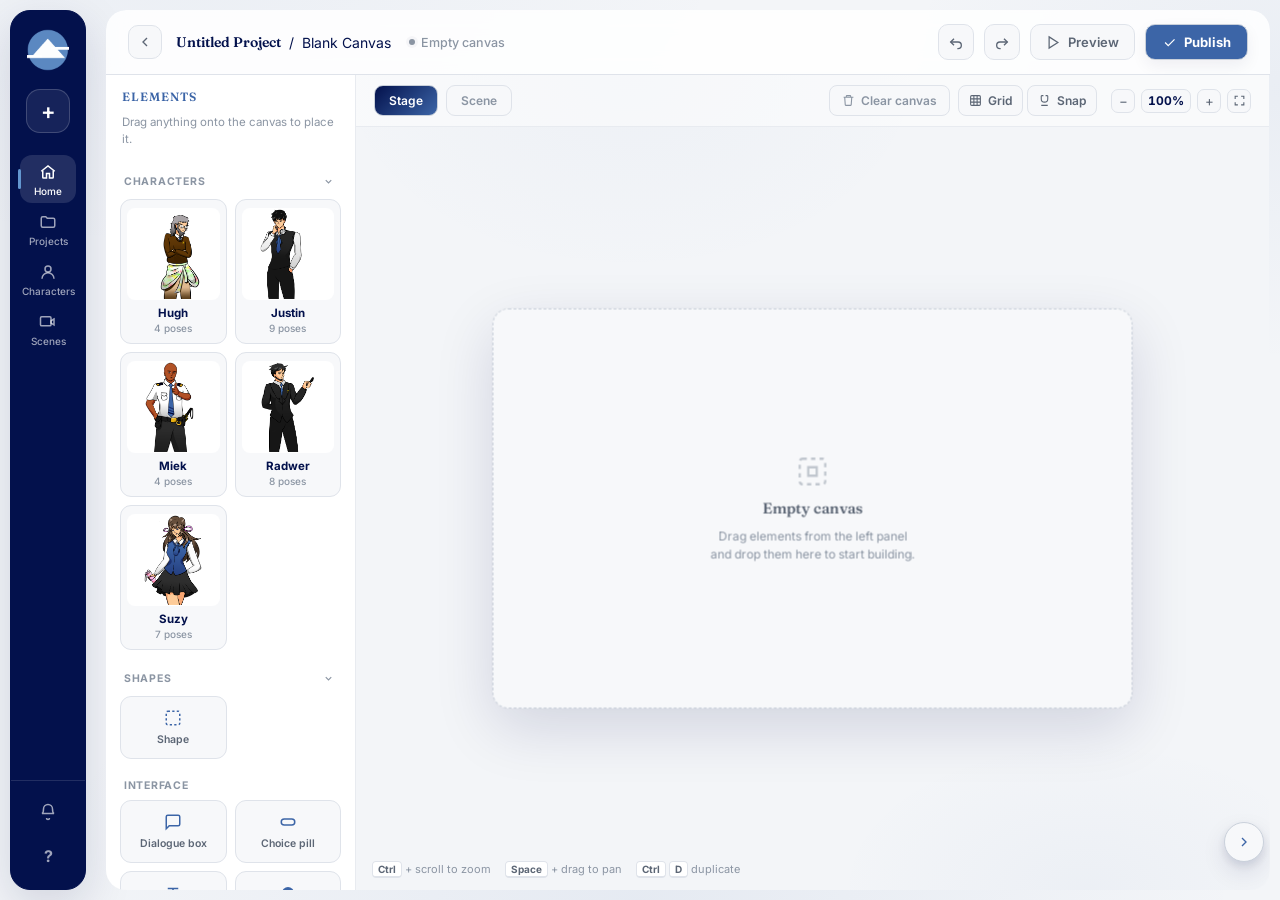
==== commit cc5029cf: "canvas part update" ====
--- a/blank_workspace.html
+++ b/blank_workspace.html
@@ -418,28 +418,56 @@
     width: auto; height: 220px; border:none; background:none !important; padding:0;
     align-items:flex-end; justify-content:center; filter: drop-shadow(0 6px 10px rgba(60,101,167,0.16));
   }
-  .p-sprite.has-img .placed-shell img{
-    height:100%; width:auto; display:block; pointer-events:none; user-select:none;
-  }
-  .char-card{ padding: 8px 6px 8px; }
+  .p-sprite.has-img .placed-shell{ height:auto; }
+  .char-frame{ position:relative; overflow:hidden; }
+  .char-frame img{ position:absolute; max-width:none; height:auto; display:block; pointer-events:none; user-select:none; }
+  .char-card{ padding: 8px 6px 9px; gap:2px; }
   .char-card .thumb{
-    width:100%; height:64px; display:flex; align-items:center; justify-content:center; overflow:hidden;
+    width:100%; height:92px; display:flex; align-items:flex-end; justify-content:center; overflow:hidden;
+    border-radius:8px; background:#ffffff; margin-bottom:4px;
   }
   .char-card .thumb img{ height:100%; width:auto; object-fit:contain; pointer-events:none; }
-  .char-card span{ margin-top:2px; }
+  .char-card .char-name{ font-size:11.5px; font-weight:700; color:#03114c; }
+  .char-card .char-count{ font-size:10px; font-weight:500; color:#8b95a3; }
+  .char-empty{ grid-column:1 / -1; font-size:11.5px; line-height:1.5; color:#8b95a3; padding:10px 4px; }
+  .char-empty code{ font-size:10.5px; color:#03114c; }
+
+  /* pose picker (inspector) */
+  .pose-count{
+    display:inline-block; margin-left:6px; padding:1px 7px; border-radius:999px; background:#eceff4;
+    font-size:10px; color:#5c6675; letter-spacing:0; vertical-align:1px;
+  }
+  .pose-grid{ display:grid; grid-template-columns: repeat(3, 1fr); gap:6px; max-height:360px; overflow-y:auto; padding:2px; }
+  .pose-card{
+    display:flex; flex-direction:column; align-items:center; gap:1px; padding:5px 4px 7px; border-radius:10px;
+    background:#f7f8fa; border:1px solid #dfe3ea; cursor:pointer; text-align:center; min-width:0;
+    transition: border-color .15s ease, background .15s ease, box-shadow .15s ease;
+  }
+  .pose-card:hover{ border-color:#5b88c1; background:#ffffff; }
+  .pose-card.active{ border-color:#03114c; background:#ffffff; box-shadow: 0 0 0 1px #03114c; }
+  /* zoomed on the upper body so the facial expression is readable */
+  .pose-thumb{ width:100%; height:84px; display:flex; align-items:flex-start; justify-content:center; overflow:hidden; margin-bottom:4px; border-radius:7px; background:#ffffff; }
+  .pose-thumb img{ height:190%; width:auto; pointer-events:none; }
+  .pose-label{ font-size:11px; font-weight:700; color:#03114c; line-height:1.2; max-width:100%; display:-webkit-box; -webkit-line-clamp:2; line-clamp:2; -webkit-box-orient:vertical; overflow:hidden; }
+  .pose-detail{ font-size:9.5px; color:#8b95a3; line-height:1.25; max-width:100%; display:-webkit-box; -webkit-line-clamp:2; line-clamp:2; -webkit-box-orient:vertical; overflow:hidden; }
+  .pose-card.active .pose-label{ color:#3c65a7; }
+  /* Dialogue box: name plate sits ON TOP of the box (outside the text area) */
+  .p-dialogue{ padding-top: 26px; }                 /* room for the name plate inside the element */
   .p-dialogue .placed-shell{
-    width: 420px; min-height:70px;
-    background: rgba(255,255,255,0.9); backdrop-filter: blur(6px);
-    border: 1px solid #dfe3ea; border-radius: 12px; padding: 12px 16px 14px;
+    width: 460px; min-height: 92px;
+    background: rgba(255,255,255,0.94); backdrop-filter: blur(6px);
+    border: 1px solid #dfe3ea; border-radius: 0 14px 14px 14px; padding: 16px 20px 18px;
+    box-shadow: 0 10px 28px rgba(3,17,76,0.12);
   }
   .p-dialogue .sp-chip{
-    display:inline-flex; align-items:center; gap:6px;
-    background: linear-gradient(135deg, var(--maroon), var(--maroon-deep)); color: #fff;
-    font-size:11px; font-weight:700; padding: 4px 10px; border-radius: 8px 8px 0 0;
-    margin: -12px 0 8px -16px; border: 1px solid #c9d0da; font-family: var(--font-display);
-    display:inline-block; min-width: 40px;
-  }
-  .p-dialogue .txt{ font-size: 13px; line-height:1.5; color: #03114c; outline:none; min-height:20px; }
+    position:absolute; left:-1px; bottom:100%;
+    display:inline-block; min-width: 56px; max-width: 70%;
+    background: #03114c; color: #fff; border: 1px solid #03114c; border-bottom: none;
+    font-family: 'Inter', system-ui, sans-serif; font-size:12px; font-weight:700; letter-spacing:.02em;
+    padding: 5px 14px 5px; border-radius: 10px 10px 0 0;
+    white-space: nowrap; overflow: hidden; text-overflow: ellipsis; outline: none;
+  }
+  .p-dialogue .txt{ font-size: 14px; line-height:1.55; color: #03114c; outline:none; min-height:22px; }
   .p-choice .placed-shell{
     background: #eceff4; border:1px solid #c9d0da; color: var(--gold-bright);
     font-size: 12.5px; font-weight:600; padding: 9px 14px; border-radius: 9px; outline:none; white-space:nowrap;
@@ -600,6 +628,18 @@
   }
   .stage .placed{ z-index:1; }
 
+  /* The canvas and its viewport must never scroll: with overflow:hidden the browser can still
+     auto-scroll them while dragging an element past an edge, which made characters "jump".
+     overflow:clip makes them truly unscrollable. */
+  .stage-scroll, #stage{ overflow: clip; }
+  .placed{ user-select:none; -webkit-user-select:none; }
+  .placed [contenteditable]{ user-select:text; -webkit-user-select:text; }
+
+  /* Properties panel: let the body scroll inside the panel */
+  #inspStageMode, #inspSceneMode{ flex-direction:column; flex:1 1 auto; min-height:0; }
+  #inspStageMode{ display:flex; }
+  .insp-body{ flex:1 1 auto; min-height:0; overflow-y:auto; overscroll-behavior:contain; }
+
   .canvas-hint{
     position:absolute; left:16px; bottom:14px; z-index:3; display:flex; gap:14px;
     font-size:11px; color:#8b95a3; pointer-events:none; transition: opacity .3s ease;
@@ -627,14 +667,37 @@
 
   /* placed elements: resize handle + selection */
   .placed .placed-shell{ position:relative; }
-  .placed.selected .placed-shell{ outline: 2px solid #3c65a7; outline-offset:3px; }
-  .placed-handle{
-    position:absolute; right:-9px; bottom:-9px; width:14px; height:14px; border-radius:4px;
-    background:#ffffff; border:2px solid #3c65a7; cursor:nwse-resize; display:none; z-index:5;
+  /* the selection frame lives in an overlay above the canvas, so it stays visible off-canvas */
+  .placed.selected .placed-shell{ outline:none; }
+  .placed-handle, .placed.selected .placed-handle, .placed .placed-del, .placed.selected .placed-del{ display:none; }
+  .sel-box{
+    position:absolute; left:0; top:0; z-index:4; display:none; pointer-events:none;
+    border:2px solid #3c65a7; border-radius:8px; box-sizing:border-box;
+  }
+  .sel-box.on{ display:block; }
+  .sel-h{
+    position:absolute; width:12px; height:12px; margin:-7px 0 0 -7px; border-radius:3px;
+    background:#ffffff; border:2px solid #3c65a7; pointer-events:auto; touch-action:none;
     box-shadow: 0 2px 6px rgba(3,17,76,0.18);
   }
-  .placed.selected .placed-handle{ display:block; }
-  .placed-del{ background:#03114c; border-color:#ffffff; }
+  .sel-h:hover{ background:#3c65a7; }
+  .sel-h[data-dir="n"], .sel-h[data-dir="s"]{ width:22px; height:8px; margin:-5px 0 0 -12px; border-radius:4px; }
+  .sel-h[data-dir="e"], .sel-h[data-dir="w"]{ width:8px; height:22px; margin:-12px 0 0 -5px; border-radius:4px; }
+  .sel-h[data-dir="nw"]{ left:0;    top:0;    cursor:nwse-resize; }
+  .sel-h[data-dir="n"] { left:50%;  top:0;    cursor:ns-resize; }
+  .sel-h[data-dir="ne"]{ left:100%; top:0;    cursor:nesw-resize; }
+  .sel-h[data-dir="e"] { left:100%; top:50%;  cursor:ew-resize; }
+  .sel-h[data-dir="se"]{ left:100%; top:100%; cursor:nwse-resize; }
+  .sel-h[data-dir="s"] { left:50%;  top:100%; cursor:ns-resize; }
+  .sel-h[data-dir="sw"]{ left:0;    top:100%; cursor:nesw-resize; }
+  .sel-h[data-dir="w"] { left:0;    top:50%;  cursor:ew-resize; }
+  .sel-del{
+    position:absolute; right:-24px; top:-24px; width:22px; height:22px; border-radius:50%;
+    background:#03114c; border:2px solid #ffffff; color:#fff; display:flex; align-items:center; justify-content:center;
+    pointer-events:auto; cursor:pointer; box-shadow: 0 2px 6px rgba(3,17,76,0.25);
+  }
+  .sel-del svg{ width:10px; height:10px; }
+  .sel-del:hover{ background:#3c65a7; }
   .placed.locked{ cursor:default; }
 
   /* ===== Inspector: colour fields ===== */
@@ -839,6 +902,12 @@
               <div class="t1">Empty canvas</div>
               <div class="t2">Drag elements from the left panel<br>and drop them here to start building.</div>
             </div>
+          </div>
+          <div class="sel-box" id="selBox">
+            <div class="sel-h" data-dir="nw"></div><div class="sel-h" data-dir="n"></div><div class="sel-h" data-dir="ne"></div>
+            <div class="sel-h" data-dir="e"></div><div class="sel-h" data-dir="se"></div><div class="sel-h" data-dir="s"></div>
+            <div class="sel-h" data-dir="sw"></div><div class="sel-h" data-dir="w"></div>
+            <div class="sel-del" title="Delete"><svg viewBox="0 0 24 24" fill="none" stroke="currentColor" stroke-width="2.6"><path d="M18 6 6 18M6 6l12 12"/></svg></div>
           </div>
         </div>
       </div>
@@ -932,6 +1001,7 @@
     </nav>
 </template>
 
+<script src="images/characters/characters.js"></script>
 <script>
 /* ---------------- Sidebar: inject external sidebar.html, fallback to embedded template ---------------- */
 const sidebarContainer = document.getElementById('sidebar-container');
@@ -1084,20 +1154,48 @@
 });
 
 const SPRITE_COLORS = ['#3c65a7','#03114c','#3c65a7','#5b88c1','#03114c','#03114c'];
-const CHARACTERS = [
-
-  { name: 'Suzy', src: 'images/characters/suzy.png' },
-  { name: 'Guard', src: 'images/characters/guard.png' },
-  { name: 'Marie', src: 'images/characters/marie.png' },
-  { name: 'Guy', src: 'images/characters/guy.png' },
-  { name: 'Cutie', src: 'images/characters/cutie.png' }
-];
-
-document.getElementById('charGrid').innerHTML = CHARACTERS.map((c,i) => `
-  <div class="el-card char-card" draggable="true" data-type="sprite" data-char="${i}">
-    <div class="thumb"><img src="${c.src}" alt="${c.name}" onerror="this.closest('.thumb').classList.add('img-missing')"></div>
-    <span>${c.name}</span>
-  </div>`).join('');
+/* Character library: generated from images/characters/<Name>/ by tools/build-characters.ps1 */
+const CHARACTERS = Array.isArray(window.CHARACTER_LIBRARY) ? window.CHARACTER_LIBRARY : [];
+const SPRITE_BASE_HEIGHT = 320;   // px height of a full page drawing on the stage
+
+function renderCharacterLibrary(){
+  const grid = document.getElementById('charGrid');
+  if(!CHARACTERS.length){
+    grid.innerHTML = `<div class="char-empty">No characters found.<br>Add folders to <b>images/characters</b> and run <code>tools/build-characters.ps1</code>.</div>`;
+    return;
+  }
+  grid.innerHTML = CHARACTERS.map((c,i) => {
+    const p = c.poses[c.defaultPose] || c.poses[0];
+    return `<div class="el-card char-card" draggable="true" data-type="sprite" data-char="${i}" title="Drag ${c.name} onto the canvas">
+      <div class="thumb"><img src="${p.thumb}" alt="${c.name}" loading="lazy" onerror="this.closest('.thumb').classList.add('img-missing')"></div>
+      <span class="char-name">${c.name}</span>
+      <span class="char-count">${c.poses.length} ${c.poses.length === 1 ? 'pose' : 'poses'}</span>
+    </div>`;
+  }).join('');
+}
+renderCharacterLibrary();
+
+/* Draw one pose of a character into a placed sprite, cropped to the character's frame */
+function setSpritePose(el, poseIndex){
+  const c = CHARACTERS[+el.dataset.charIndex];
+  if(!c) return;
+  const p = c.poses[poseIndex] || c.poses[0];
+  el.dataset.pose = c.poses.indexOf(p);
+  const k = c.crop, h = SPRITE_BASE_HEIGHT * k.h / k.imgH, w = h * k.w / k.h;
+  let frame = el.querySelector('.char-frame');
+  if(!frame){
+    el.querySelector('.placed-shell').innerHTML = `<div class="char-frame"><img alt=""></div>`;
+    frame = el.querySelector('.char-frame');
+  }
+  frame.style.width = w + 'px';
+  frame.style.height = h + 'px';
+  const img = frame.querySelector('img');
+  img.style.width = (k.imgW / k.w * 100) + '%';
+  img.style.left = (-k.x / k.w * 100) + '%';
+  img.style.top = (-k.y / k.h * 100) + '%';
+  img.alt = `${c.name} – ${p.label}`;
+  img.src = p.src;
+}
 
 /* ---------------- State ---------------- */
 const stage = document.getElementById('stage');
@@ -1197,8 +1295,8 @@
       const c = CHARACTERS[charIndex];
       el.classList.add('has-img');
       el.dataset.charIndex = charIndex;
-      el.dataset.scale = 1;
-      shellHTML = `<div class="placed-shell"><img src="${c.src}" alt="${c.name}"></div>`;
+      el.dataset.pose = c.defaultPose || 0;
+      shellHTML = `<div class="placed-shell"></div>`;
       el.dataset.label = c.name;
     } else {
       shellHTML = `<div class="placed-shell" style="background:linear-gradient(180deg, ${el.dataset.color}66, ${el.dataset.color}22)">Character</div>`;
@@ -1222,6 +1320,7 @@
   el.innerHTML = `<div class="placed-del" title="Delete"><svg viewBox="0 0 24 24" fill="none" stroke="currentColor" stroke-width="2.4"><path d="M18 6 6 18M6 6l12 12"/></svg></div>` + shellHTML;
 
   stage.appendChild(el);
+  if(el.classList.contains('has-img')) setSpritePose(el, +el.dataset.pose);
   ensureHandle(el);
   if(type === 'sprite' || type === 'prop') el.dataset.cFill = el.dataset.color;
   applyColors(el);
@@ -1248,11 +1347,17 @@
 const GRID = 20, SNAP = 10;
 const snap = v => snapOn ? Math.round(v / SNAP) * SNAP : v;
 
+// Elements may hang past the canvas edges (the canvas clips them, e.g. a character
+// half off-screen or cut off at the bottom). A strip of KEEP_VISIBLE px always stays
+// inside so an element can never be lost off the canvas.
+const KEEP_VISIBLE = 40;
 function clampPos(el, left, top){
   const sw = stage.clientWidth, sh = stage.clientHeight;
+  const w = el.offsetWidth, h = el.offsetHeight;
+  const kx = Math.min(KEEP_VISIBLE, w), ky = Math.min(KEEP_VISIBLE, h);
   return [
-    Math.min(Math.max(0, left), Math.max(0, sw - el.offsetWidth)),
-    Math.min(Math.max(0, top),  Math.max(0, sh - el.offsetHeight))
+    Math.min(Math.max(kx - w, left), sw - kx),
+    Math.min(Math.max(ky - h, top),  sh - ky)
   ];
 }
 function setPos(el, left, top){
@@ -1260,6 +1365,7 @@
   el.style.left = left + 'px';
   el.style.top = top + 'px';
   updatePosReadout(el);
+  if(el === selectedEl) syncSel();
 }
 function getSize(el){ return parseFloat(el.dataset.size) || 1; }
 function setSize(el, s){
@@ -1268,6 +1374,7 @@
   el.querySelector('.placed-shell').style.zoom = s;
   const out = document.getElementById('fSizeOut'), rng = document.getElementById('fSize');
   if(out && selectedEl === el){ out.textContent = Math.round(s*100) + '%'; rng.value = s; }
+  if(el === selectedEl) syncSel();
 }
 
 function wirePlaced(el){
@@ -1281,6 +1388,8 @@
     selectPlaced(el);
     if(e.target.isContentEditable) return;
     mode = e.target.closest('.placed-handle') ? 'resize' : 'move';
+    e.preventDefault();                                   // no text selection / native drag -> no auto-scroll
+    if(document.activeElement && document.activeElement.isContentEditable) document.activeElement.blur();
     el.setPointerCapture(e.pointerId);
     sx = e.clientX; sy = e.clientY;
     ox = parseFloat(el.style.left)||0; oy = parseFloat(el.style.top)||0;
@@ -1295,6 +1404,8 @@
   const end = () => { if(mode){ mode = null; markDirty(); } };
   el.addEventListener('pointerup', end);
   el.addEventListener('pointercancel', end);
+  el.addEventListener('lostpointercapture', end);
+  el.addEventListener('dragstart', e => e.preventDefault());
   el.querySelector('.placed-del').addEventListener('click', e => {
     e.stopPropagation();
     el.remove();
@@ -1324,12 +1435,76 @@
   el.classList.add('selected');
   renderInspector(el);
   openInspector();
+  syncSel();
 }
 function deselect(){
   if(selectedEl) selectedEl.classList.remove('selected');
   selectedEl = null;
+  syncSel();
   renderStageInspector();
 }
+
+/* ---------- Selection frame (overlay above the canvas, never clipped by it) ---------- */
+const selBox = document.getElementById('selBox');
+const SEL_PAD = 5;
+function syncSel(){
+  const el = selectedEl;
+  if(!el || !el.isConnected){ selBox.classList.remove('on'); return; }
+  const r = el.querySelector('.placed-shell').getBoundingClientRect();
+  const v = stageScroll.getBoundingClientRect();
+  selBox.style.transform = `translate(${r.left - v.left - SEL_PAD}px, ${r.top - v.top - SEL_PAD}px)`;
+  selBox.style.width  = (r.width  + SEL_PAD*2) + 'px';
+  selBox.style.height = (r.height + SEL_PAD*2) + 'px';
+  selBox.classList.add('on');
+}
+// keep the frame glued to the element while text is typed, zoom animates, panels resize, etc.
+(function selLoop(){ if(selectedEl) syncSel(); requestAnimationFrame(selLoop); })();
+
+selBox.querySelector('.sel-del').addEventListener('click', e => {
+  e.stopPropagation();
+  if(selectedEl) selectedEl.querySelector('.placed-del').click();
+});
+
+// Resize from any side or corner. The opposite side/corner stays put;
+// side handles scale around the centre of the other axis.
+selBox.querySelectorAll('.sel-h').forEach(h => {
+  let rs = null;
+  h.addEventListener('pointerdown', e => {
+    if(e.button !== 0 || !selectedEl) return;
+    e.preventDefault(); e.stopPropagation();
+    const el = selectedEl, r = el.querySelector('.placed-shell').getBoundingClientRect();
+    rs = { el, dir: h.dataset.dir, sx: e.clientX, sy: e.clientY, s0: getSize(el),
+           w0: r.width / zoom, h0: r.height / zoom,
+           ox: parseFloat(el.style.left) || 0, oy: parseFloat(el.style.top) || 0 };
+    h.setPointerCapture(e.pointerId);
+  });
+  h.addEventListener('pointermove', e => {
+    if(!rs) return;
+    const { el, dir, w0, h0, ox, oy, s0 } = rs;
+    const dx = (e.clientX - rs.sx) / zoom, dy = (e.clientY - rs.sy) / zoom;
+    const fx = dir.includes('e') ? (w0 + dx) / w0 : dir.includes('w') ? (w0 - dx) / w0 : null;
+    const fy = dir.includes('s') ? (h0 + dy) / h0 : dir.includes('n') ? (h0 - dy) / h0 : null;
+    const f = fx !== null && fy !== null ? Math.max(fx, fy) : (fx !== null ? fx : fy);
+    setSize(el, s0 * f);
+    const k = getSize(el) / s0, dw = w0 * (k - 1), dh = h0 * (k - 1);
+    const left = dir.includes('w') ? ox - dw : dir.includes('e') ? ox : ox - dw / 2;
+    const top  = dir.includes('n') ? oy - dh : dir.includes('s') ? oy : oy - dh / 2;
+    el.style.left = left + 'px';
+    el.style.top  = top + 'px';
+    updatePosReadout(el);
+    syncSel();
+  });
+  const end = () => {
+    if(!rs) return;
+    const el = rs.el; rs = null;
+    const [l, t] = clampPos(el, parseFloat(el.style.left) || 0, parseFloat(el.style.top) || 0);
+    el.style.left = l + 'px'; el.style.top = t + 'px';
+    updatePosReadout(el); syncSel(); markDirty();
+  };
+  h.addEventListener('pointerup', end);
+  h.addEventListener('pointercancel', end);
+  h.addEventListener('lostpointercapture', end);
+});
 
 function duplicatePlaced(el){
   const copy = el.cloneNode(true);
@@ -1494,6 +1669,17 @@
   if(type === 'sprite'){
     const name = el.classList.contains('has-img') ? (el.dataset.label || '') : el.querySelector('.placed-shell').textContent;
     html += section('Character', `<div class="field"><input type="text" id="fLabel" value="${esc(name)}"></div>`);
+    const c = CHARACTERS[+el.dataset.charIndex];
+    if(el.classList.contains('has-img') && c){
+      const cur = +el.dataset.pose || 0;
+      html += section(`Pose &amp; expression <span class="pose-count">${c.poses.length}</span>`,
+        `<div class="pose-grid" id="fPoses">${c.poses.map((p,i) => `
+          <button class="pose-card ${i === cur ? 'active' : ''}" data-pose="${i}" title="${esc(p.label + (p.detail ? ' – ' + p.detail : ''))}">
+            <span class="pose-thumb"><img src="${p.thumb}" alt="" loading="lazy"></span>
+            <span class="pose-label">${esc(p.label)}</span>
+            ${p.detail ? `<span class="pose-detail">${esc(p.detail)}</span>` : ''}
+          </button>`).join('')}</div>`);
+    }
   } else if(type === 'dialogue'){
     html += section('Speaker', `<div class="field"><input type="text" id="fSpeaker" value="${esc(el.querySelector('.sp-chip').textContent)}"></div>`);
     html += section('Line', `<div class="field"><textarea id="fTxt">${esc(el.querySelector('.txt').textContent)}</textarea></div>`);
@@ -1541,6 +1727,12 @@
   });
   const fSpeaker = document.getElementById('fSpeaker');
   if(fSpeaker) fSpeaker.addEventListener('input', () => { el.querySelector('.sp-chip').textContent = fSpeaker.value || 'Speaker'; markDirty(); });
+  const fPoses = document.getElementById('fPoses');
+  if(fPoses) fPoses.querySelectorAll('.pose-card').forEach(b => b.addEventListener('click', () => {
+    setSpritePose(el, +b.dataset.pose);
+    fPoses.querySelectorAll('.pose-card').forEach(x => x.classList.toggle('active', x === b));
+    markDirty();
+  }));
   const fTxt = document.getElementById('fTxt');
   if(fTxt){
     const target = el.querySelector('.txt') || el.querySelector('.placed-shell');
@@ -1561,7 +1753,7 @@
   document.getElementById('fDup').addEventListener('click', () => duplicatePlaced(el));
   const fFlip = document.getElementById('fFlip');
   if(fFlip) fFlip.addEventListener('click', () => {
-    const img = el.querySelector('.placed-shell img');
+    const img = el.querySelector('.char-frame') || el.querySelector('.placed-shell img');
     img.style.transform = img.style.transform === 'scaleX(-1)' ? '' : 'scaleX(-1)';
     markDirty();
   });
@@ -1624,6 +1816,7 @@
   stage.classList.toggle('animate', !!animate);
   stage.style.transform = `translate(${panX}px, ${panY}px) scale(${zoom})`;
   zoomLabel.textContent = Math.round(zoom*100) + '%';
+  if(typeof syncSel === 'function') syncSel();
 }
 // zoom keeping the viewport point (cx, cy) fixed
 function zoomAt(newZoom, cx, cy, animate){
@@ -1702,6 +1895,11 @@
   applyZoom();
 }).observe(stageScroll);
 
+// Safety net for browsers without overflow:clip: undo any scroll of the canvas or viewport.
+[stage, stageScroll].forEach(node => node.addEventListener('scroll', () => {
+  if(node.scrollLeft || node.scrollTop){ node.scrollLeft = 0; node.scrollTop = 0; }
+}));
+
 function hideHint(){ const h = document.getElementById('canvasHint'); if(h) h.style.opacity = '0'; }
 
 /* ---------------- Grid & snap ---------------- */
@@ -1764,13 +1962,13 @@
     elementsPanel.style.display = 'none';
     scenePanel.style.display = 'flex';
     inspStageMode.style.display = 'none';
-    inspSceneMode.style.display = 'block';
+    inspSceneMode.style.display = 'flex';
     crumbScene.textContent = 'Scene Map';
   } else {
     tabStage.classList.add('active'); tabScene.classList.remove('active');
     elementsPanel.style.display = 'flex';
     scenePanel.style.display = 'none';
-    inspStageMode.style.display = 'block';
+    inspStageMode.style.display = 'flex';
     inspSceneMode.style.display = 'none';
     crumbScene.textContent = 'Blank Canvas';
   }
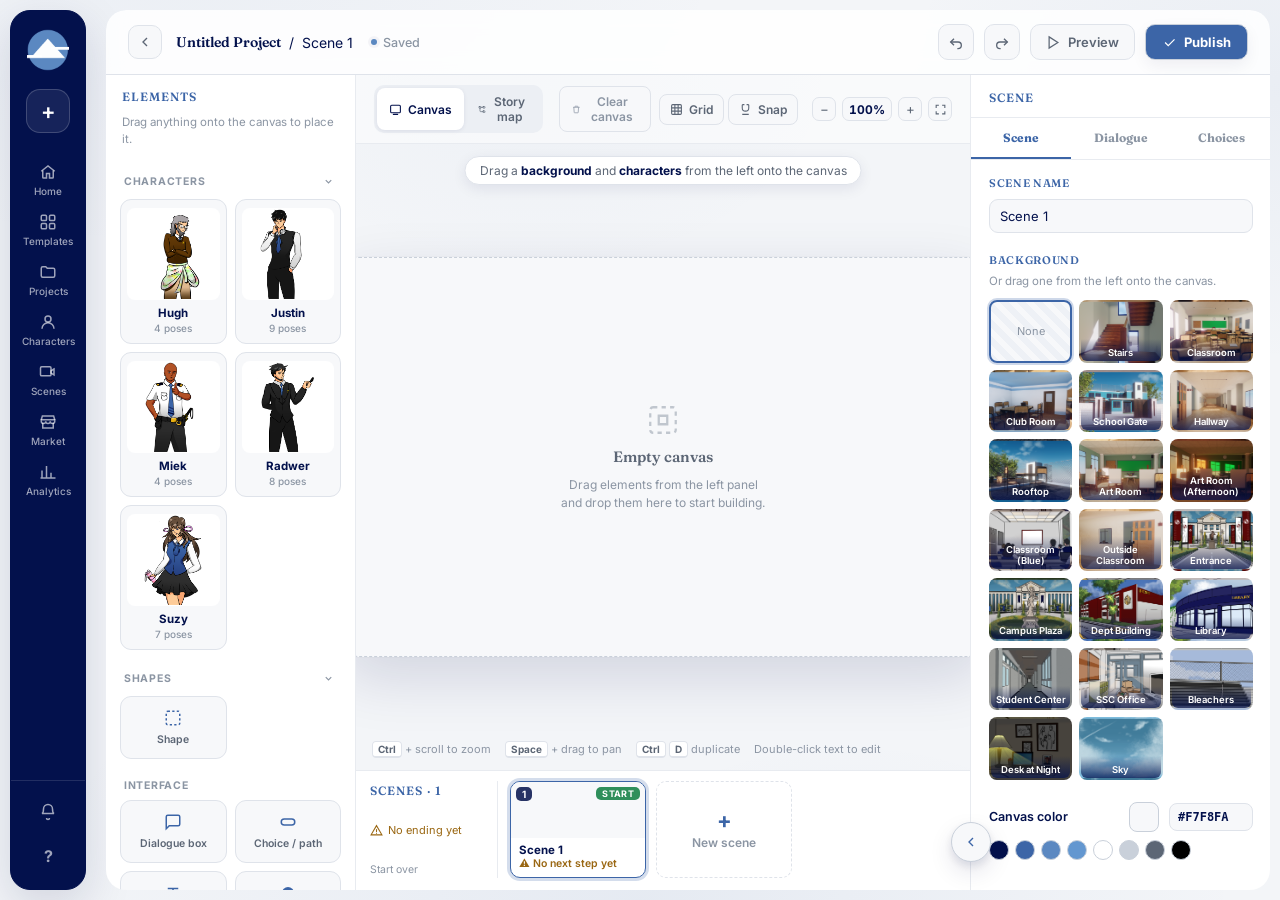
==== commit eef025d7: "final" ====
--- a/blank_workspace.html
+++ b/blank_workspace.html
@@ -468,6 +468,24 @@
     white-space: nowrap; overflow: hidden; text-overflow: ellipsis; outline: none;
   }
   .p-dialogue .txt{ font-size: 14px; line-height:1.55; color: #03114c; outline:none; min-height:22px; }
+  /* Scroll style: images/ui/textbox_scroll.png (1780×500). The parchment spans
+     ~10–95% across and ~52–91% down, so padding keeps the text on it. */
+  .p-dialogue.box-scroll{ padding-top:0; }
+  .p-dialogue.box-scroll .placed-shell{
+    width:600px; min-height:0; aspect-ratio:1780 / 500; box-sizing:border-box;
+    background:url('images/ui/textbox_scroll.png') center / 100% 100% no-repeat !important;
+    border:none !important; border-radius:0; box-shadow:none; backdrop-filter:none;
+    padding:14.6% 7% 2.4% 12%;
+  }
+  .p-dialogue.box-scroll .sp-chip{ bottom:auto; top:calc(52.4% - 25px); left:12%; border-radius:8px 8px 0 0; }
+  .p-dialogue.box-scroll .txt{ color:#3b2a14; }
+  .style-opts{ display:grid; grid-template-columns:1fr 1fr; gap:8px; }
+  .style-opt{ display:flex; flex-direction:column; align-items:center; gap:6px; padding:8px 6px; border-radius:10px; border:1px solid #dfe3ea; background:#f7f8fa; cursor:pointer; font-size:11.5px; font-weight:600; color:#5c6675; }
+  .style-opt:hover{ border-color:#5b88c1; }
+  .style-opt.active{ border-color:#03114c; box-shadow:0 0 0 1px #03114c; background:#fff; color:#03114c; }
+  .style-opt .pv{ width:100%; height:34px; display:flex; align-items:center; justify-content:center; }
+  .style-opt .pv.classic::before{ content:""; width:86%; height:24px; border-radius:2px 7px 7px 7px; background:#fff; border:1px solid #c9d0da; box-shadow:0 2px 6px rgba(3,17,76,0.12); }
+  .style-opt .pv.scroll{ background:url('images/ui/textbox_scroll.png') center / contain no-repeat; }
   .p-choice .placed-shell{
     background: #eceff4; border:1px solid #c9d0da; color: var(--gold-bright);
     font-size: 12.5px; font-weight:600; padding: 9px 14px; border-radius: 9px; outline:none; white-space:nowrap;
@@ -743,6 +761,18 @@
   .arrange-btn svg{ width:15px; height:15px; }
   .arrange-btn:hover{ color:#03114c; border-color:#3c65a7; background:#ffffff; }
   .insp-hint{ font-size:11.5px; color:#8b95a3; line-height:1.5; margin-top:6px; }
+
+  /* Stretchable dialogue box / choice pills: width & height set independently */
+  .placed.sized .placed-shell{ box-sizing:border-box; }
+  .p-dialogue.sized .placed-shell{ display:flex; flex-direction:column; }
+  .p-dialogue.sized .txt{ flex:1; min-height:0; overflow:auto; }
+  .p-dialogue.sized.box-scroll .placed-shell{ aspect-ratio:auto; }
+  .p-choice.sized .placed-shell{ white-space:normal; display:flex; align-items:center; justify-content:center; text-align:center; overflow:hidden; }
+  .wh-row{ display:grid; grid-template-columns:1fr 1fr auto; gap:8px; align-items:center; }
+  .wh-row label{ display:flex; align-items:center; gap:6px; font-size:11.5px; font-weight:700; color:#8b95a3; }
+  .wh-row input{ width:100%; min-width:0; padding:6px 8px; border:1px solid #dfe3ea; border-radius:8px; font:inherit; font-size:12.5px; color:#03114c; background:#fff; }
+  .wh-row input:focus{ outline:none; border-color:#3c65a7; }
+  .wh-row .arrange-btn{ padding:6px 10px; }
 </style>
 </head>
 <body>
@@ -757,7 +787,7 @@
 
     <!-- Top bar -->
     <div class="wtop">
-      <button class="back-btn"><svg viewBox="0 0 24 24" fill="none" stroke="currentColor" stroke-width="2"><path d="M15 18l-6-6 6-6"/></svg></button>
+      <button class="back-btn" title="Back to projects" onclick="location.href='projects.html'"><svg viewBox="0 0 24 24" fill="none" stroke="currentColor" stroke-width="2"><path d="M15 18l-6-6 6-6"/></svg></button>
       <div class="breadcrumb">
         <span class="story-name" contenteditable="true" spellcheck="false">Untitled Project</span>
         <!-- <span class="badge-mini">Draft</span> -->
@@ -895,6 +925,7 @@
             <span><kbd>Ctrl</kbd> + scroll to zoom</span>
             <span><kbd>Space</kbd> + drag to pan</span>
             <span><kbd>Ctrl</kbd> <kbd>D</kbd> duplicate</span>
+            <span>Double-click text to edit</span>
           </div>
           <div class="stage is-empty" id="stage">
             <div class="stage-empty" id="stageEmpty">
@@ -974,22 +1005,13 @@
         </div>
         <input type="file" id="hiddenFileInput" style="display:none;" />
         <div class="sidebar-nav">
-            <a class="nav-item" href="index.html" data-page="index.html">
-                <svg viewBox="0 0 24 24" fill="none" stroke="currentColor" stroke-width="2"><path d="M3 11l9-7 9 7"/><path d="M5 10v9a1 1 0 0 0 1 1h4v-6h4v6h4a1 1 0 0 0 1-1v-9"/></svg>
-                <span>Home</span>
-            </a>
-            <a class="nav-item" href="projects.html" data-page="projects.html">
-                <svg viewBox="0 0 24 24" fill="none" stroke="currentColor" stroke-width="2"><path d="M3 7a2 2 0 0 1 2-2h4l2 2h8a2 2 0 0 1 2 2v8a2 2 0 0 1-2 2H5a2 2 0 0 1-2-2V7Z"/></svg>
-                <span>Projects</span>
-            </a>
-            <a class="nav-item" href="characters.html" data-page="characters.html">
-                <svg viewBox="0 0 24 24" fill="none" stroke="currentColor" stroke-width="2"><circle cx="12" cy="8" r="4"/><path d="M4 21c0-4.4 3.6-8 8-8s8 3.6 8 8"/></svg>
-                <span>Characters</span>
-            </a>
-            <a class="nav-item" href="scenes.html" data-page="scenes.html">
-                <svg viewBox="0 0 24 24" fill="none" stroke="currentColor" stroke-width="2"><rect x="2" y="5" width="14" height="12" rx="1.5"/><path d="M20 8l-4 2.5v3L20 16V8Z"/></svg>
-                <span>Scenes</span>
-            </a>
+            <a class="nav-item" href="index.html"><svg viewBox="0 0 24 24" fill="none" stroke="currentColor" stroke-width="2"><path d="M3 11l9-7 9 7"/><path d="M5 10v9a1 1 0 0 0 1 1h4v-6h4v6h4a1 1 0 0 0 1-1v-9"/></svg><span>Home</span></a>
+            <a class="nav-item" href="homepage.html"><svg viewBox="0 0 24 24" fill="none" stroke="currentColor" stroke-width="2"><rect x="3" y="3" width="7" height="7" rx="1.5"/><rect x="14" y="3" width="7" height="7" rx="1.5"/><rect x="3" y="14" width="7" height="7" rx="1.5"/><rect x="14" y="14" width="7" height="7" rx="1.5"/></svg><span>Templates</span></a>
+            <a class="nav-item" href="projects.html"><svg viewBox="0 0 24 24" fill="none" stroke="currentColor" stroke-width="2"><path d="M3 7a2 2 0 0 1 2-2h4l2 2h8a2 2 0 0 1 2 2v8a2 2 0 0 1-2 2H5a2 2 0 0 1-2-2V7Z"/></svg><span>Projects</span></a>
+            <a class="nav-item" href="characters.html"><svg viewBox="0 0 24 24" fill="none" stroke="currentColor" stroke-width="2"><circle cx="12" cy="8" r="4"/><path d="M4 21c0-4.4 3.6-8 8-8s8 3.6 8 8"/></svg><span>Characters</span></a>
+            <a class="nav-item" href="scenes.html"><svg viewBox="0 0 24 24" fill="none" stroke="currentColor" stroke-width="2"><rect x="2" y="5" width="14" height="12" rx="1.5"/><path d="M20 8l-4 2.5v3L20 16V8Z"/></svg><span>Scenes</span></a>
+            <a class="nav-item" href="marketplace.html"><svg viewBox="0 0 24 24" fill="none" stroke="currentColor" stroke-width="2"><path d="M3 9l1.5-5h15L21 9"/><path d="M3 9h18v2a3 3 0 0 1-6 0 3 3 0 0 1-6 0 3 3 0 0 1-6 0V9Z"/><path d="M5 13v7h14v-7"/></svg><span>Market</span></a>
+            <a class="nav-item" href="analytics.html"><svg viewBox="0 0 24 24" fill="none" stroke="currentColor" stroke-width="2"><path d="M4 20V10M10 20V4M16 20v-7M22 20H2"/></svg><span>Analytics</span></a>
         </div>
         <div class="sidebar-bottom">
             <button class="bell-btn" id="sidebarBell" type="button" aria-label="Notifications">
@@ -1137,6 +1159,18 @@
   { name:"Hallway", src: 'images/backgrounds/hallway.png' },
   { name:"Rooftop", src: 'images/backgrounds/rooftop.png' },
   { name:"Art Room", src: 'images/backgrounds/art_room.png' },
+  { name:"Art Room (Afternoon)", src: 'images/backgrounds/art_room_afternoon.png' },
+  { name:"Classroom (Blue)", src: 'images/backgrounds/classroom_blue.png' },
+  { name:"Outside Classroom", src: 'images/backgrounds/classroom_outside.png' },
+  { name:"Entrance", src: 'images/backgrounds/entrance.png' },
+  { name:"Campus Plaza", src: 'images/backgrounds/campus_plaza.png' },
+  { name:"Dept Building", src: 'images/backgrounds/dept_building.png' },
+  { name:"Library", src: 'images/backgrounds/library_outside.png' },
+  { name:"Student Center", src: 'images/backgrounds/student_center.png' },
+  { name:"SSC Office", src: 'images/backgrounds/ssc_office.png' },
+  { name:"Bleachers", src: 'images/backgrounds/bleachers.png' },
+  { name:"Desk at Night", src: 'images/backgrounds/desk_night.png' },
+  { name:"Sky", src: 'images/backgrounds/sky.png' },
 ];
 document.getElementById('bgSwatchList').innerHTML = backgrounds.map((b,i) => `
   <div class="bg-swatch" draggable="true" data-type="background" data-idx="${i}">
@@ -1304,14 +1338,14 @@
     }
   } else if(type === 'dialogue'){
     shellHTML = `<div class="placed-shell">
-        <span class="sp-chip" contenteditable="true" spellcheck="false">Speaker</span>
-        <div class="txt" contenteditable="true" spellcheck="false">Type a line of dialogue…</div>
+        <span class="sp-chip" contenteditable="false" spellcheck="false">Speaker</span>
+        <div class="txt" contenteditable="false" spellcheck="false">Type a line of dialogue…</div>
       </div>`;
     el.dataset.label = 'Speaker';
   } else if(type === 'choice'){
-    shellHTML = `<div class="placed-shell" contenteditable="true" spellcheck="false">"A choice the player can make…"</div>`;
+    shellHTML = `<div class="placed-shell" contenteditable="false" spellcheck="false">"A choice the player can make…"</div>`;
   } else if(type === 'text'){
-    shellHTML = `<div class="placed-shell" contenteditable="true" spellcheck="false">Text label</div>`;
+    shellHTML = `<div class="placed-shell" contenteditable="false" spellcheck="false">Text label</div>`;
   } else if(type === 'prop'){
     shellHTML = `<div class="placed-shell"></div>`;
   } else if(type === 'box'){
@@ -1328,14 +1362,17 @@
   updateEmptyState();
 
   // position centered on drop point, clamped
-  requestAnimationFrame(() => {
+  // place right away (so it's saved in the right spot), then once more after layout settles
+  const place = () => {
     const w = el.offsetWidth, h = el.offsetHeight;
     const sw = stage.clientWidth, sh = stage.clientHeight;
     let left = Math.min(Math.max(0, x - w/2), Math.max(0, sw - w));
     let top  = Math.min(Math.max(0, y - h/2), Math.max(0, sh - h));
     el.style.left = left + 'px';
     el.style.top = top + 'px';
-  });
+  };
+  place();
+  requestAnimationFrame(place);
 
   wirePlaced(el);
   selectPlaced(el);
@@ -1375,6 +1412,29 @@
   const out = document.getElementById('fSizeOut'), rng = document.getElementById('fSize');
   if(out && selectedEl === el){ out.textContent = Math.round(s*100) + '%'; rng.value = s; }
   if(el === selectedEl) syncSel();
+}
+
+/* Dialogue boxes and choice pills stretch: width and height change independently
+   (in canvas px, before the Size scale). Pass w = null to go back to automatic size. */
+const isStretchy = el => el.dataset.type === 'dialogue' || el.dataset.type === 'choice';
+const BOX_MIN_W = 60, BOX_MIN_H = 28;
+function setBoxDims(el, w, h){
+  const sh = el.querySelector('.placed-shell');
+  if(w == null){
+    delete el.dataset.bw; delete el.dataset.bh; el.classList.remove('sized');
+    sh.style.width = ''; sh.style.height = ''; sh.style.minHeight = '';
+  } else {
+    w = Math.round(Math.min(1200, Math.max(BOX_MIN_W, w)));
+    h = Math.round(Math.min(800, Math.max(BOX_MIN_H, h)));
+    el.dataset.bw = w; el.dataset.bh = h; el.classList.add('sized');
+    sh.style.width = w + 'px'; sh.style.height = h + 'px'; sh.style.minHeight = '0';
+  }
+  if(el === selectedEl){
+    const fw = document.getElementById('fW'), fh = document.getElementById('fH');
+    if(fw && document.activeElement !== fw) fw.value = el.dataset.bw || Math.round(sh.offsetWidth);
+    if(fh && document.activeElement !== fh) fh.value = el.dataset.bh || Math.round(sh.offsetHeight);
+    syncSel();
+  }
 }
 
 function wirePlaced(el){
@@ -1416,8 +1476,39 @@
   });
   el.querySelectorAll('[contenteditable]').forEach(ed => {
     ed.addEventListener('input', () => { markDirty(); syncTextFields(el); });
-    ed.addEventListener('pointerdown', e => { if(el.classList.contains('selected')) e.stopPropagation(); });
+    // only while text is being edited does a click place the caret instead of dragging
+    ed.addEventListener('pointerdown', e => { if(ed.isContentEditable) e.stopPropagation(); });
   });
+  el.addEventListener('dblclick', e => {
+    const hit = e.target.closest && e.target.closest('[contenteditable]');
+    const ed = (hit && el.contains(hit) && !hit.dataset.noedit) ? hit
+             : el.querySelector('.txt') || el.querySelector('.placed-shell[contenteditable]');
+    if(ed) startEditing(el, ed);
+  });
+}
+
+/* Double-click (or Enter on a selected element) turns a text element into an editor.
+   Click outside, Esc, or Enter (single-line elements) finishes editing. */
+function startEditing(el, ed){
+  ed = ed || el.querySelector('.txt') || el.querySelector('.placed-shell[contenteditable]');
+  if(!ed) return;
+  selectPlaced(el);
+  ed.contentEditable = 'true';
+  ed.focus();
+  const r = document.createRange(); r.selectNodeContents(ed);
+  const sel = window.getSelection(); sel.removeAllRanges(); sel.addRange(r);
+  const singleLine = el.dataset.type === 'choice' || el.dataset.type === 'text' || ed.classList.contains('sp-chip');
+  const onKey = e => {
+    if(e.key === 'Escape' || (e.key === 'Enter' && !e.shiftKey && singleLine)){ e.preventDefault(); ed.blur(); }
+  };
+  const stop = () => {
+    ed.contentEditable = 'false';
+    ed.removeEventListener('keydown', onKey);
+    window.getSelection().removeAllRanges();
+    markDirty();
+  };
+  ed.addEventListener('keydown', onKey);
+  ed.addEventListener('blur', stop, { once:true });
 }
 
 function ensureHandle(el){
@@ -1482,6 +1573,19 @@
     if(!rs) return;
     const { el, dir, w0, h0, ox, oy, s0 } = rs;
     const dx = (e.clientX - rs.sx) / zoom, dy = (e.clientY - rs.sy) / zoom;
+    if(isStretchy(el)){
+      // stretch: sides change one dimension, corners both; the opposite edge stays put
+      let nw = w0, nh = h0;
+      if(dir.includes('e')) nw = w0 + dx; else if(dir.includes('w')) nw = w0 - dx;
+      if(dir.includes('s')) nh = h0 + dy; else if(dir.includes('n')) nh = h0 - dy;
+      setBoxDims(el, nw / s0, nh / s0);
+      const rw = el.dataset.bw * s0, rh = el.dataset.bh * s0;
+      el.style.left = (dir.includes('w') ? ox + (w0 - rw) : ox) + 'px';
+      el.style.top  = (dir.includes('n') ? oy + (h0 - rh) : oy) + 'px';
+      updatePosReadout(el);
+      syncSel();
+      return;
+    }
     const fx = dir.includes('e') ? (w0 + dx) / w0 : dir.includes('w') ? (w0 - dx) / w0 : null;
     const fy = dir.includes('s') ? (h0 + dy) / h0 : dir.includes('n') ? (h0 - dy) / h0 : null;
     const f = fx !== null && fy !== null ? Math.max(fx, fy) : (fx !== null ? fx : fy);
@@ -1683,6 +1787,11 @@
   } else if(type === 'dialogue'){
     html += section('Speaker', `<div class="field"><input type="text" id="fSpeaker" value="${esc(el.querySelector('.sp-chip').textContent)}"></div>`);
     html += section('Line', `<div class="field"><textarea id="fTxt">${esc(el.querySelector('.txt').textContent)}</textarea></div>`);
+    const bs = el.dataset.boxStyle || 'classic';
+    html += section('Box style', `<div class="style-opts" id="fBoxStyle">
+        <button class="style-opt ${bs === 'classic' ? 'active' : ''}" data-style="classic"><span class="pv classic"></span>Classic</button>
+        <button class="style-opt ${bs === 'scroll' ? 'active' : ''}" data-style="scroll"><span class="pv scroll"></span>Scroll</button>
+      </div>`);
   } else if(type === 'choice' || type === 'text'){
     html += section(type === 'choice' ? 'Choice text' : 'Text content',
       `<div class="field"><textarea id="fTxt">${esc(el.querySelector('.placed-shell').textContent)}</textarea></div>`);
@@ -1697,6 +1806,16 @@
   // --- size & opacity ---
   const size = getSize(el), op = parseFloat(el.dataset.opacity || 1);
   html += section('Size', `<div class="insp-range"><input type="range" id="fSize" min="0.3" max="3" step="0.05" value="${size}"><output id="fSizeOut">${Math.round(size*100)}%</output></div>`);
+  if(isStretchy(el)){
+    const sh = el.querySelector('.placed-shell');
+    const bw = el.dataset.bw || Math.round(sh.offsetWidth), bh = el.dataset.bh || Math.round(sh.offsetHeight);
+    html += section('Width & height', `<div class="wh-row">
+        <label>W<input type="number" id="fW" min="${BOX_MIN_W}" max="1200" step="1" value="${bw}" aria-label="Width in pixels"></label>
+        <label>H<input type="number" id="fH" min="${BOX_MIN_H}" max="800" step="1" value="${bh}" aria-label="Height in pixels"></label>
+        <button class="arrange-btn" id="fWHAuto" type="button" title="Back to automatic size">Auto</button>
+      </div>
+      <div class="insp-hint">Drag a side handle to stretch only the width or height; corners change both. Size above scales text and box together.</div>`);
+  }
   html += section('Opacity', `<div class="insp-range"><input type="range" id="fOpacity" min="0.1" max="1" step="0.05" value="${op}"><output id="fOpacityOut">${Math.round(op*100)}%</output></div>`);
 
   // --- arrange ---
@@ -1739,10 +1858,26 @@
     fTxt.addEventListener('input', () => { target.textContent = fTxt.value; markDirty(); });
   }
 
+  const fBoxStyle = document.getElementById('fBoxStyle');
+  if(fBoxStyle) fBoxStyle.querySelectorAll('.style-opt').forEach(b => b.addEventListener('click', () => {
+    el.dataset.boxStyle = b.dataset.style;
+    el.classList.toggle('box-scroll', b.dataset.style === 'scroll');
+    fBoxStyle.querySelectorAll('.style-opt').forEach(x => x.classList.toggle('active', x === b));
+    syncSel(); markDirty();
+  }));
+
   const fColors = document.getElementById('fColors');
   if(fColors) wireColorFields(fColors, (key, val) => { el.dataset[dkey(key)] = val; applyColors(el); markDirty(); });
 
   document.getElementById('fSize').addEventListener('input', e => { setSize(el, parseFloat(e.target.value)); markDirty(); });
+  const fW = document.getElementById('fW'), fH = document.getElementById('fH');
+  if(fW && fH){
+    const applyWH = () => { if(fW.value && fH.value){ setBoxDims(el, +fW.value, +fH.value); markDirty(); } };
+    fW.addEventListener('input', applyWH);
+    fH.addEventListener('input', applyWH);
+    [fW, fH].forEach(f => f.addEventListener('change', () => { if(el.dataset.bw) f.value = f === fW ? el.dataset.bw : el.dataset.bh; }));  // show clamped value
+    document.getElementById('fWHAuto').addEventListener('click', () => { setBoxDims(el, null); renderInspector(el); markDirty(); });
+  }
   document.getElementById('fOpacity').addEventListener('input', e => {
     el.dataset.opacity = e.target.value;
     el.querySelector('.placed-shell').style.opacity = e.target.value;
@@ -1925,6 +2060,7 @@
   if(!selectedEl){ return; }
 
   if(e.key === 'Delete' || e.key === 'Backspace'){ e.preventDefault(); selectedEl.querySelector('.placed-del').click(); return; }
+  if(e.key === 'Enter' && selectedEl.querySelector('[contenteditable]')){ e.preventDefault(); startEditing(selectedEl); return; }
   if(e.key === 'Escape'){ deselect(); return; }
   if(mod && (e.key === 'd' || e.key === 'D')){ e.preventDefault(); duplicatePlaced(selectedEl); return; }
   if(e.key === ']'){ moveLayer(selectedEl, mod ? 'front' : 'up'); return; }
@@ -2013,5 +2149,9 @@
   inspectorOpen ? closeInspector() : openInspector();
 });
 </script>
+<script src="templates.js?v=3"></script>
+<script src="story-builder.js?v=3"></script>
+<script src="publish.js"></script>
+<script src="soon.js"></script>
 </body>
 </html>
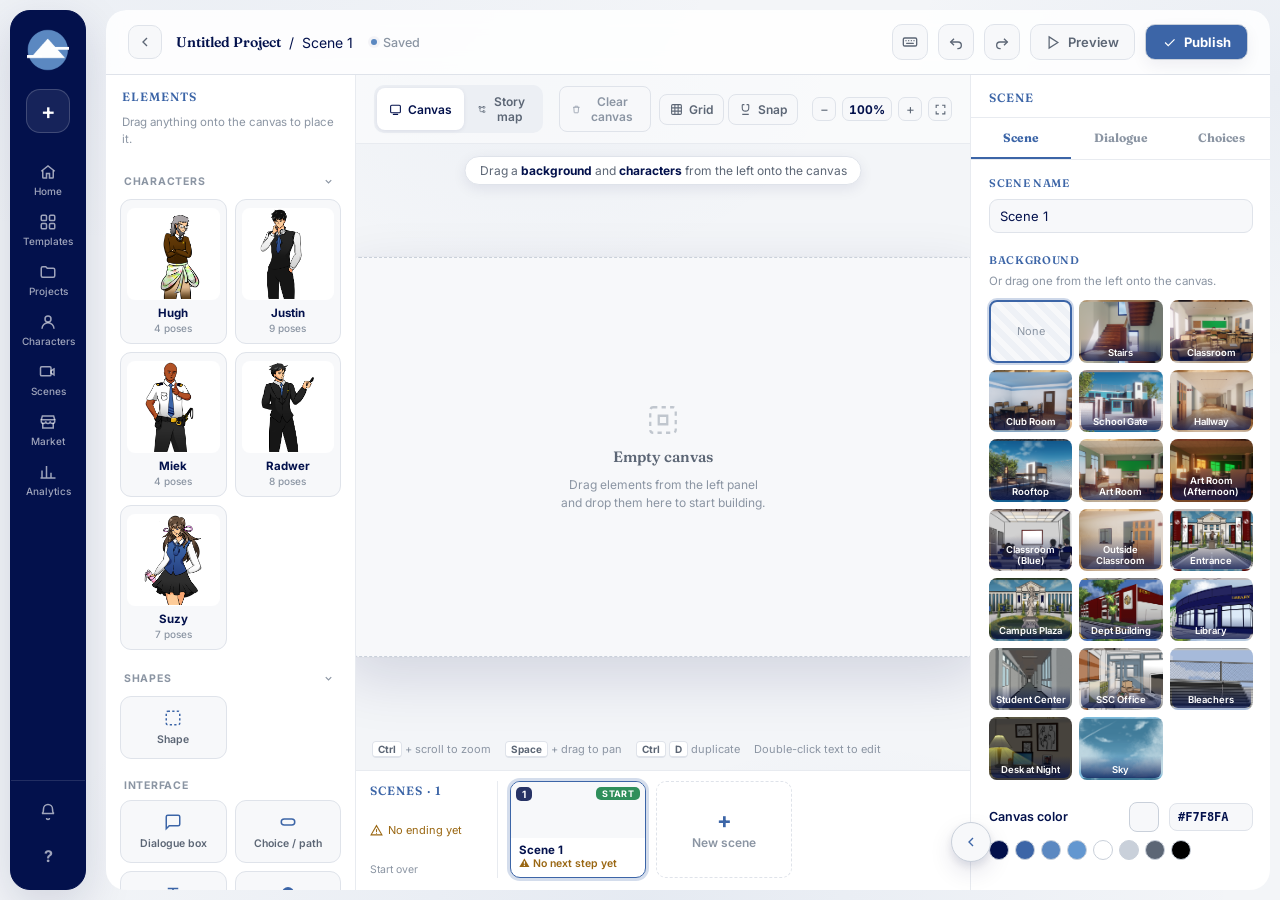
==== commit a732f11b: "ctrl" ====
--- a/blank_workspace.html
+++ b/blank_workspace.html
@@ -2149,8 +2149,8 @@
   inspectorOpen ? closeInspector() : openInspector();
 });
 </script>
-<script src="templates.js?v=3"></script>
-<script src="story-builder.js?v=3"></script>
+<script src="templates.js?v=4"></script>
+<script src="story-builder.js?v=4"></script>
 <script src="publish.js"></script>
 <script src="soon.js"></script>
 </body>
